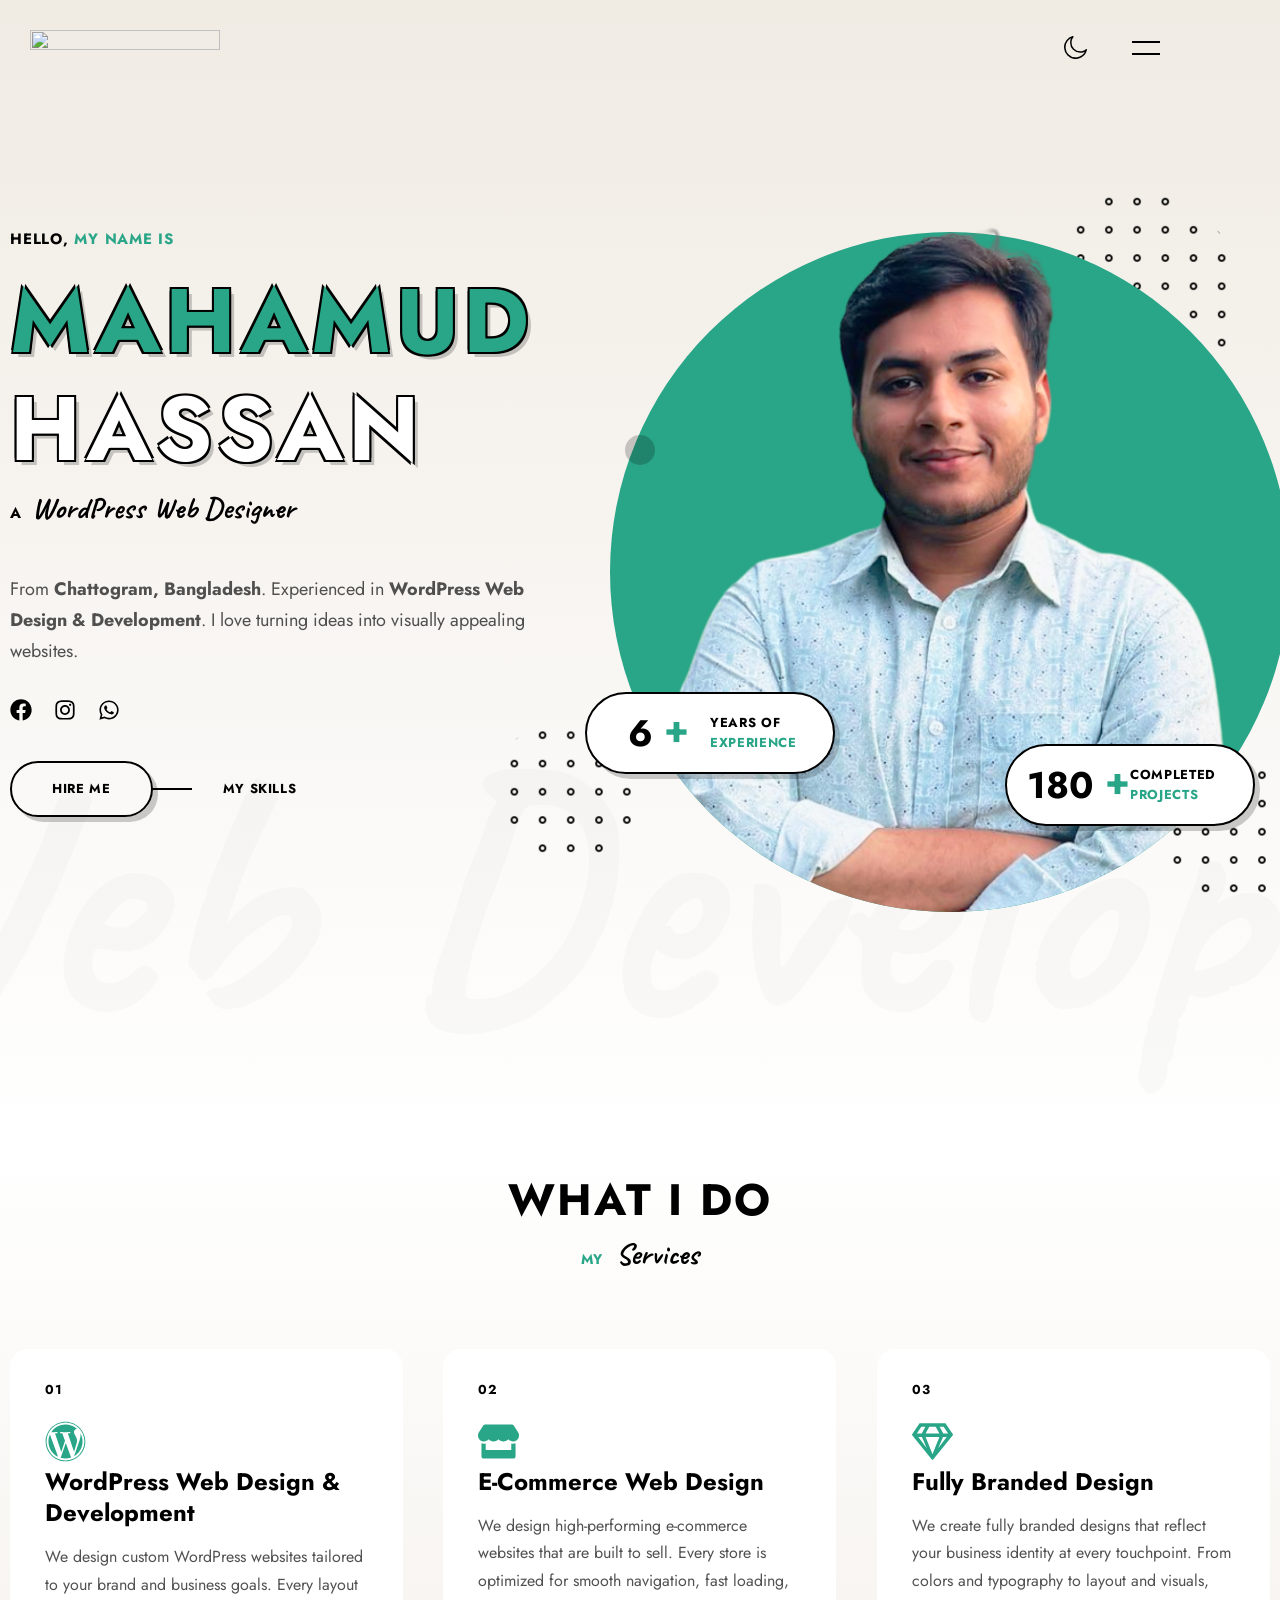
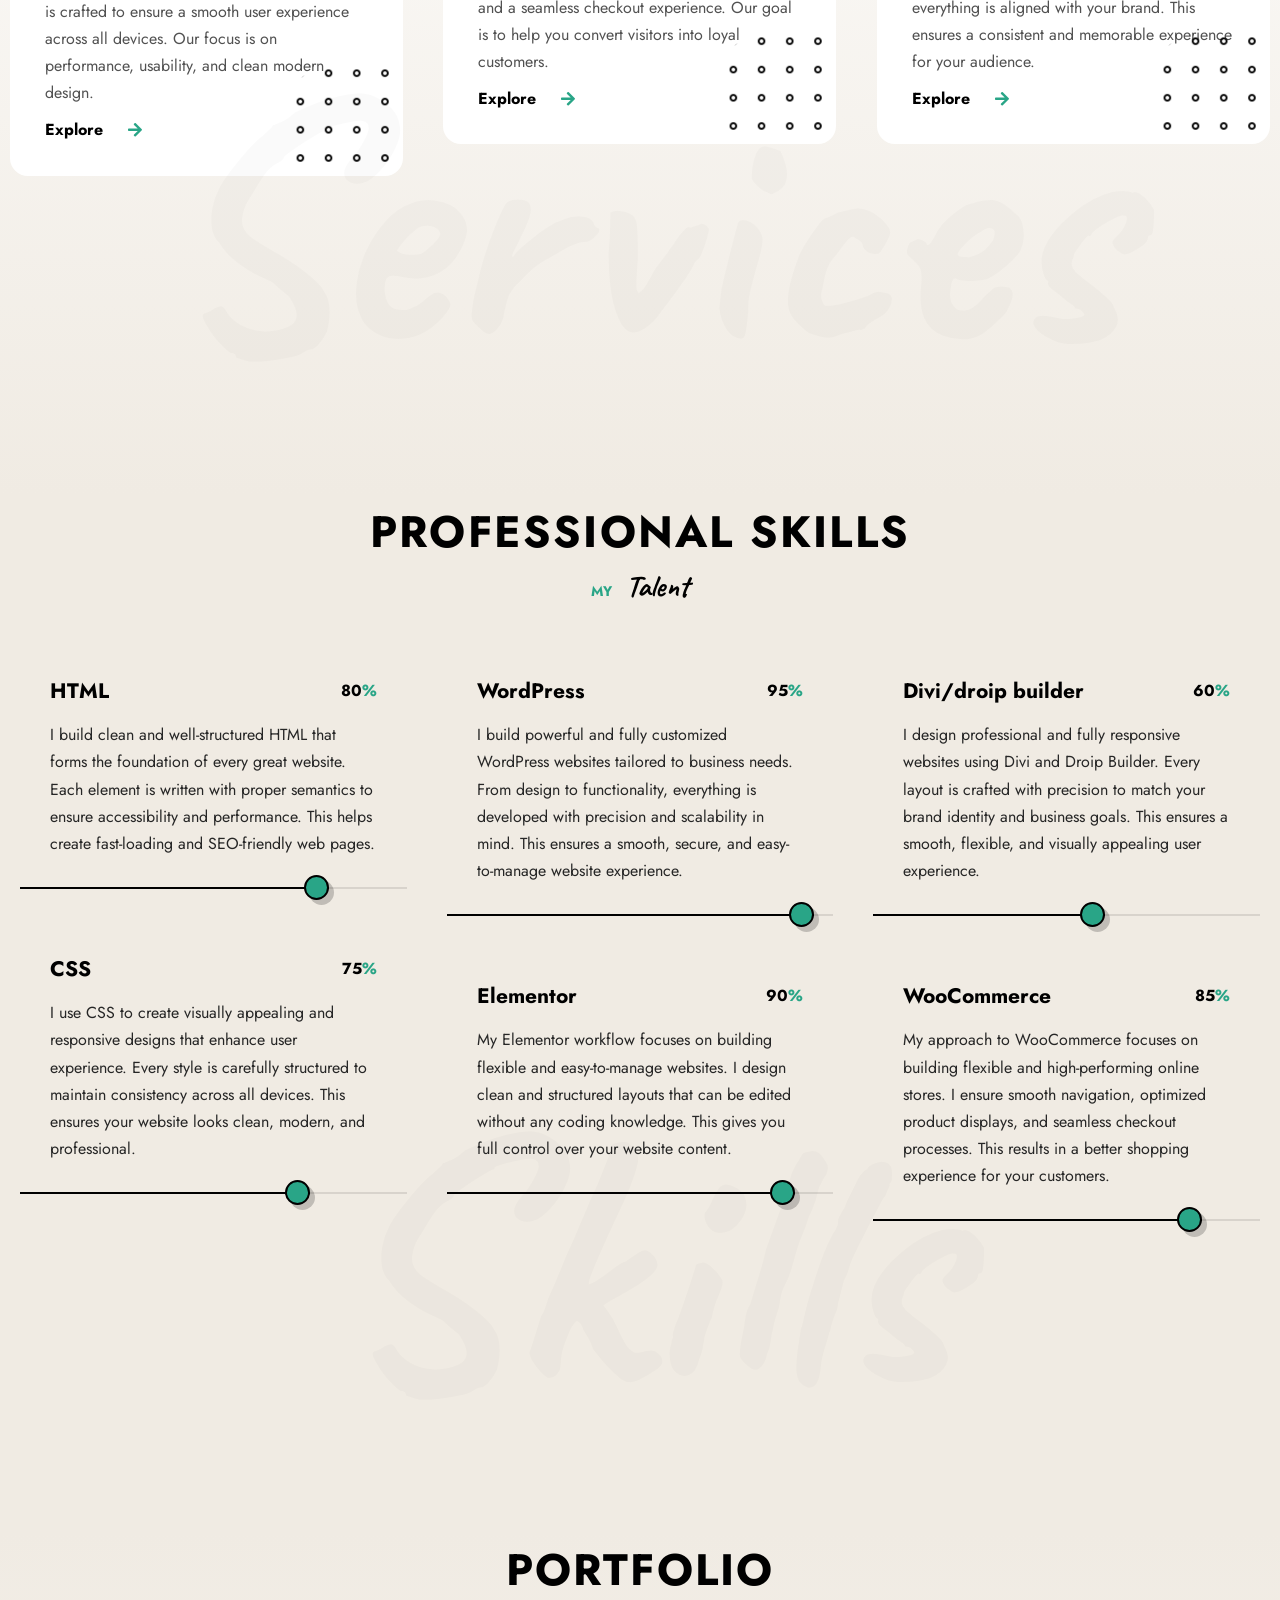
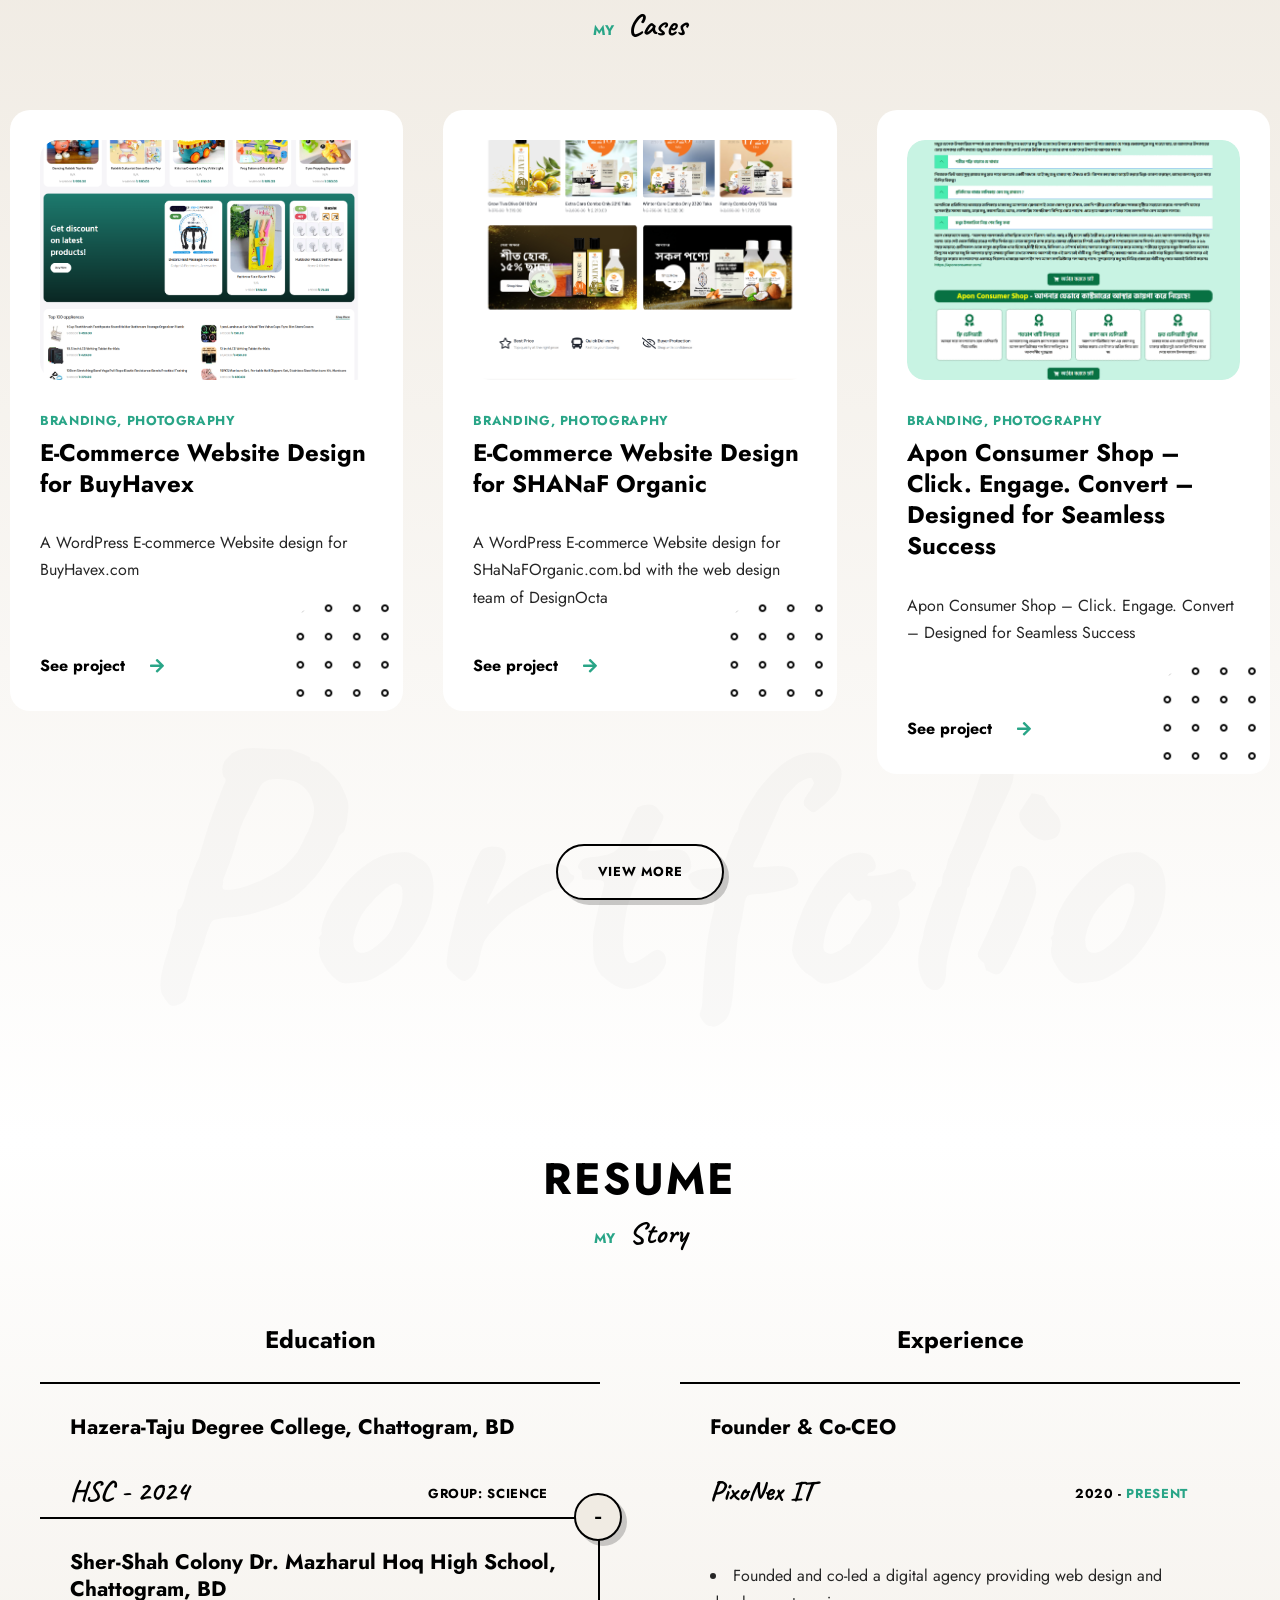
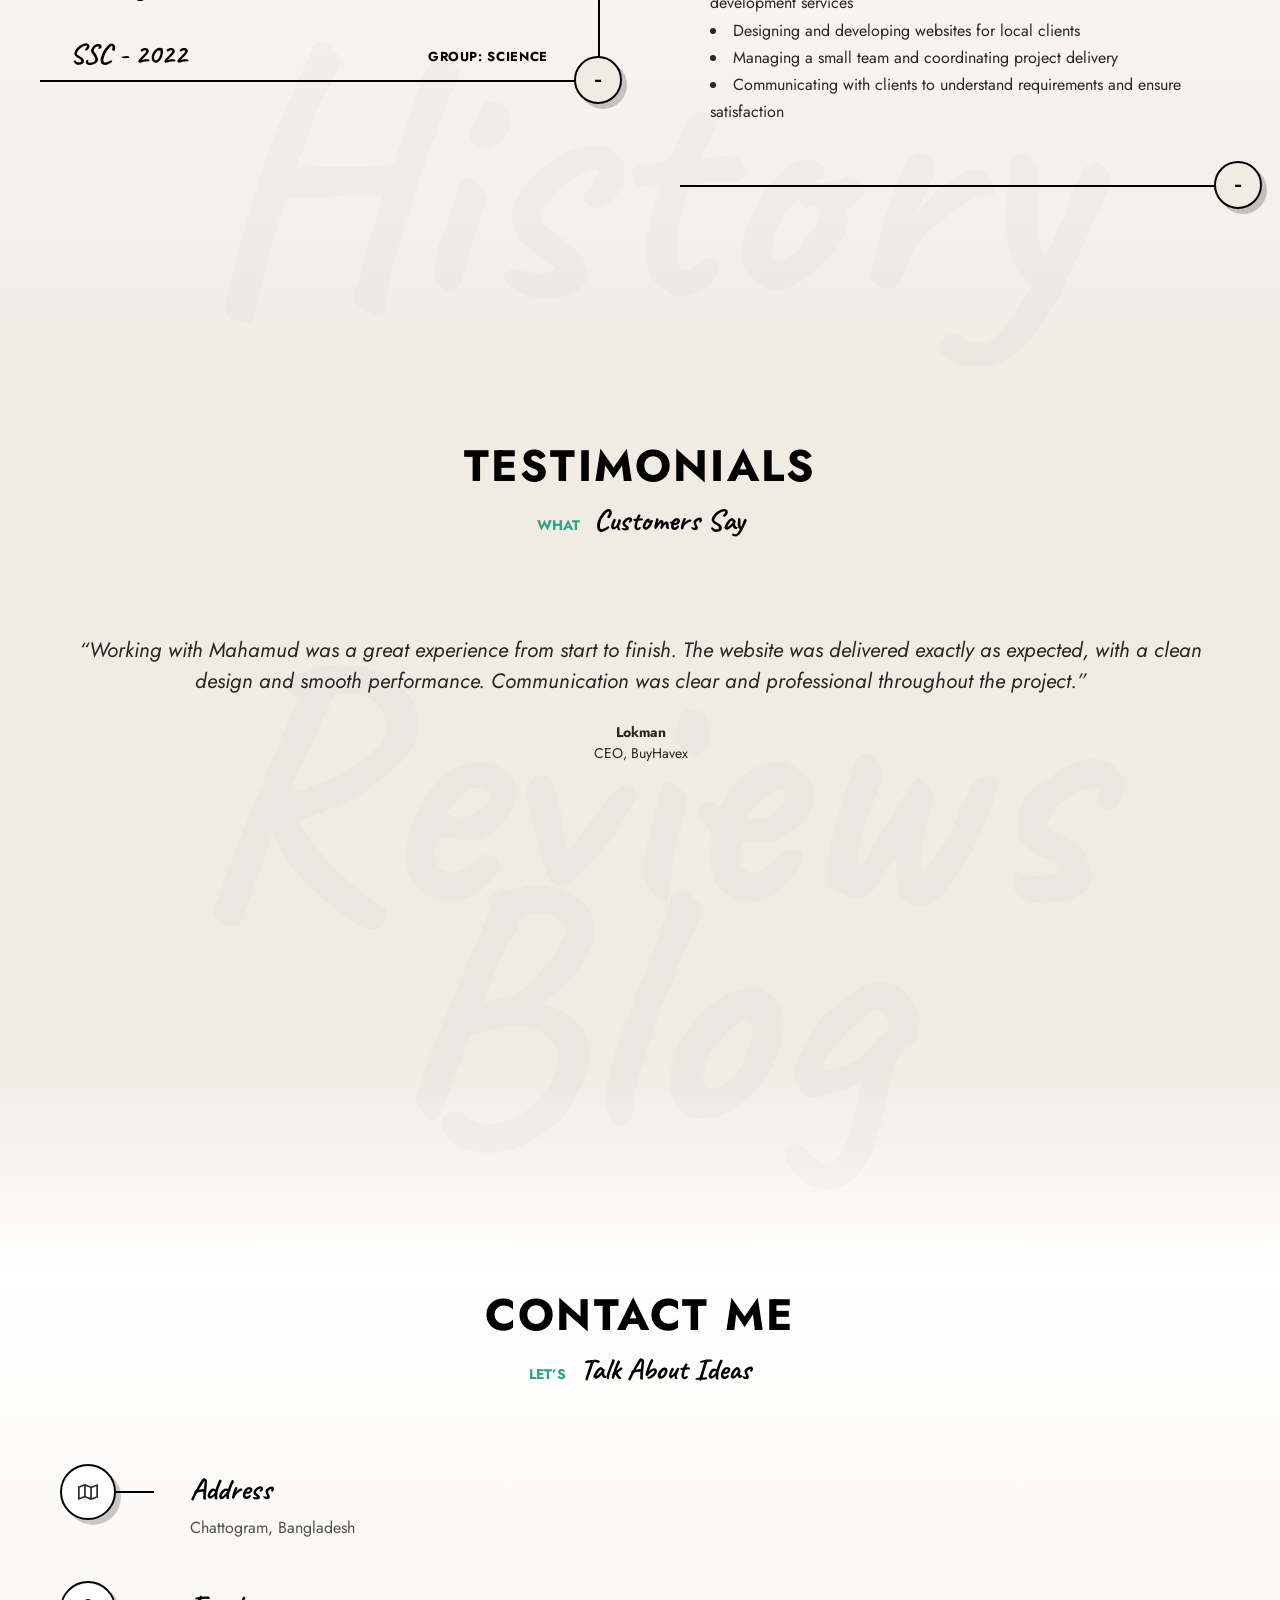
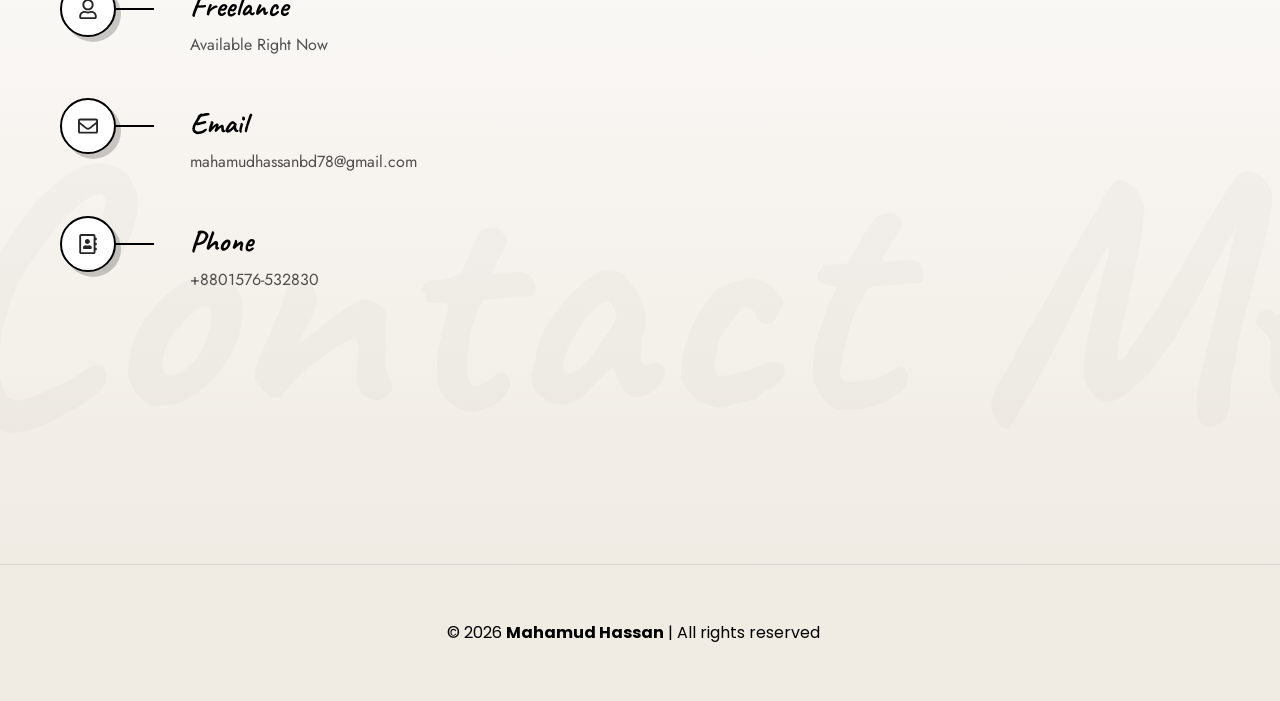
==== index.html @ 5ce8b0a1 "v1" ====
<!doctype html>
<html lang="en-US">

<!-- Mirrored from mahamud.pixonexit.com/ by HTTrack Website Copier/3.x [XR&CO'2014], Tue, 05 May 2026 05:09:11 GMT -->
<!-- Added by HTTrack --><meta http-equiv="content-type" content="text/html;charset=UTF-8" /><!-- /Added by HTTrack -->
<head>
	<!-- Meta Data -->
	<meta charset="UTF-8">
	<meta http-equiv="X-UA-Compatible" content="IE=edge">
	<meta name="viewport" content="width=device-width, initial-scale=1">

	<link rel="profile" href="https://gmpg.org/xfn/11">

	<title>Mahamud Hassan &#8211; WordPress Web Designer</title>
<meta name='robots' content='max-image-preview:large' />
<link rel='dns-prefetch' href='http://fonts.googleapis.com/' />
<link rel="alternate" type="application/rss+xml" title="Mahamud Hassan &raquo; Feed" href="feed/index.html" />
<link rel="alternate" type="application/rss+xml" title="Mahamud Hassan &raquo; Comments Feed" href="comments/feed/index.html" />
<link rel="alternate" title="oEmbed (JSON)" type="application/json+oembed" href="wp-json/oembed/1.0/embed1cdd.json?url=https%3A%2F%2Fmahamud.pixonexit.com%2F" />
<link rel="alternate" title="oEmbed (XML)" type="text/xml+oembed" href="wp-json/oembed/1.0/embedeca8?url=https%3A%2F%2Fmahamud.pixonexit.com%2F&amp;format=xml" />
<style id='wp-img-auto-sizes-contain-inline-css' type='text/css'>
img:is([sizes=auto i],[sizes^="auto," i]){contain-intrinsic-size:3000px 1500px}
/*# sourceURL=wp-img-auto-sizes-contain-inline-css */
</style>
<link rel='stylesheet' id='luique-plugin-frontend-widget-style-css' href='wp-content/plugins/luique-plugin/elementor/assets/css/style68b3.css?ver=1' type='text/css' media='all' />
<style id='wp-emoji-styles-inline-css' type='text/css'>

	img.wp-smiley, img.emoji {
		display: inline !important;
		border: none !important;
		box-shadow: none !important;
		height: 1em !important;
		width: 1em !important;
		margin: 0 0.07em !important;
		vertical-align: -0.1em !important;
		background: none !important;
		padding: 0 !important;
	}
/*# sourceURL=wp-emoji-styles-inline-css */
</style>
<style id='classic-theme-styles-inline-css' type='text/css'>
/*! This file is auto-generated */
.wp-block-button__link{color:#fff;background-color:#32373c;border-radius:9999px;box-shadow:none;text-decoration:none;padding:calc(.667em + 2px) calc(1.333em + 2px);font-size:1.125em}.wp-block-file__button{background:#32373c;color:#fff;text-decoration:none}
/*# sourceURL=/wp-includes/css/classic-themes.min.css */
</style>
<style id='global-styles-inline-css' type='text/css'>
:root{--wp--preset--aspect-ratio--square: 1;--wp--preset--aspect-ratio--4-3: 4/3;--wp--preset--aspect-ratio--3-4: 3/4;--wp--preset--aspect-ratio--3-2: 3/2;--wp--preset--aspect-ratio--2-3: 2/3;--wp--preset--aspect-ratio--16-9: 16/9;--wp--preset--aspect-ratio--9-16: 9/16;--wp--preset--color--black: #000000;--wp--preset--color--cyan-bluish-gray: #abb8c3;--wp--preset--color--white: #ffffff;--wp--preset--color--pale-pink: #f78da7;--wp--preset--color--vivid-red: #cf2e2e;--wp--preset--color--luminous-vivid-orange: #ff6900;--wp--preset--color--luminous-vivid-amber: #fcb900;--wp--preset--color--light-green-cyan: #7bdcb5;--wp--preset--color--vivid-green-cyan: #00d084;--wp--preset--color--pale-cyan-blue: #8ed1fc;--wp--preset--color--vivid-cyan-blue: #0693e3;--wp--preset--color--vivid-purple: #9b51e0;--wp--preset--gradient--vivid-cyan-blue-to-vivid-purple: linear-gradient(135deg,rgb(6,147,227) 0%,rgb(155,81,224) 100%);--wp--preset--gradient--light-green-cyan-to-vivid-green-cyan: linear-gradient(135deg,rgb(122,220,180) 0%,rgb(0,208,130) 100%);--wp--preset--gradient--luminous-vivid-amber-to-luminous-vivid-orange: linear-gradient(135deg,rgb(252,185,0) 0%,rgb(255,105,0) 100%);--wp--preset--gradient--luminous-vivid-orange-to-vivid-red: linear-gradient(135deg,rgb(255,105,0) 0%,rgb(207,46,46) 100%);--wp--preset--gradient--very-light-gray-to-cyan-bluish-gray: linear-gradient(135deg,rgb(238,238,238) 0%,rgb(169,184,195) 100%);--wp--preset--gradient--cool-to-warm-spectrum: linear-gradient(135deg,rgb(74,234,220) 0%,rgb(151,120,209) 20%,rgb(207,42,186) 40%,rgb(238,44,130) 60%,rgb(251,105,98) 80%,rgb(254,248,76) 100%);--wp--preset--gradient--blush-light-purple: linear-gradient(135deg,rgb(255,206,236) 0%,rgb(152,150,240) 100%);--wp--preset--gradient--blush-bordeaux: linear-gradient(135deg,rgb(254,205,165) 0%,rgb(254,45,45) 50%,rgb(107,0,62) 100%);--wp--preset--gradient--luminous-dusk: linear-gradient(135deg,rgb(255,203,112) 0%,rgb(199,81,192) 50%,rgb(65,88,208) 100%);--wp--preset--gradient--pale-ocean: linear-gradient(135deg,rgb(255,245,203) 0%,rgb(182,227,212) 50%,rgb(51,167,181) 100%);--wp--preset--gradient--electric-grass: linear-gradient(135deg,rgb(202,248,128) 0%,rgb(113,206,126) 100%);--wp--preset--gradient--midnight: linear-gradient(135deg,rgb(2,3,129) 0%,rgb(40,116,252) 100%);--wp--preset--font-size--small: 13px;--wp--preset--font-size--medium: 20px;--wp--preset--font-size--large: 36px;--wp--preset--font-size--x-large: 42px;--wp--preset--spacing--20: 0.44rem;--wp--preset--spacing--30: 0.67rem;--wp--preset--spacing--40: 1rem;--wp--preset--spacing--50: 1.5rem;--wp--preset--spacing--60: 2.25rem;--wp--preset--spacing--70: 3.38rem;--wp--preset--spacing--80: 5.06rem;--wp--preset--shadow--natural: 6px 6px 9px rgba(0, 0, 0, 0.2);--wp--preset--shadow--deep: 12px 12px 50px rgba(0, 0, 0, 0.4);--wp--preset--shadow--sharp: 6px 6px 0px rgba(0, 0, 0, 0.2);--wp--preset--shadow--outlined: 6px 6px 0px -3px rgb(255, 255, 255), 6px 6px rgb(0, 0, 0);--wp--preset--shadow--crisp: 6px 6px 0px rgb(0, 0, 0);}:where(.is-layout-flex){gap: 0.5em;}:where(.is-layout-grid){gap: 0.5em;}body .is-layout-flex{display: flex;}.is-layout-flex{flex-wrap: wrap;align-items: center;}.is-layout-flex > :is(*, div){margin: 0;}body .is-layout-grid{display: grid;}.is-layout-grid > :is(*, div){margin: 0;}:where(.wp-block-columns.is-layout-flex){gap: 2em;}:where(.wp-block-columns.is-layout-grid){gap: 2em;}:where(.wp-block-post-template.is-layout-flex){gap: 1.25em;}:where(.wp-block-post-template.is-layout-grid){gap: 1.25em;}.has-black-color{color: var(--wp--preset--color--black) !important;}.has-cyan-bluish-gray-color{color: var(--wp--preset--color--cyan-bluish-gray) !important;}.has-white-color{color: var(--wp--preset--color--white) !important;}.has-pale-pink-color{color: var(--wp--preset--color--pale-pink) !important;}.has-vivid-red-color{color: var(--wp--preset--color--vivid-red) !important;}.has-luminous-vivid-orange-color{color: var(--wp--preset--color--luminous-vivid-orange) !important;}.has-luminous-vivid-amber-color{color: var(--wp--preset--color--luminous-vivid-amber) !important;}.has-light-green-cyan-color{color: var(--wp--preset--color--light-green-cyan) !important;}.has-vivid-green-cyan-color{color: var(--wp--preset--color--vivid-green-cyan) !important;}.has-pale-cyan-blue-color{color: var(--wp--preset--color--pale-cyan-blue) !important;}.has-vivid-cyan-blue-color{color: var(--wp--preset--color--vivid-cyan-blue) !important;}.has-vivid-purple-color{color: var(--wp--preset--color--vivid-purple) !important;}.has-black-background-color{background-color: var(--wp--preset--color--black) !important;}.has-cyan-bluish-gray-background-color{background-color: var(--wp--preset--color--cyan-bluish-gray) !important;}.has-white-background-color{background-color: var(--wp--preset--color--white) !important;}.has-pale-pink-background-color{background-color: var(--wp--preset--color--pale-pink) !important;}.has-vivid-red-background-color{background-color: var(--wp--preset--color--vivid-red) !important;}.has-luminous-vivid-orange-background-color{background-color: var(--wp--preset--color--luminous-vivid-orange) !important;}.has-luminous-vivid-amber-background-color{background-color: var(--wp--preset--color--luminous-vivid-amber) !important;}.has-light-green-cyan-background-color{background-color: var(--wp--preset--color--light-green-cyan) !important;}.has-vivid-green-cyan-background-color{background-color: var(--wp--preset--color--vivid-green-cyan) !important;}.has-pale-cyan-blue-background-color{background-color: var(--wp--preset--color--pale-cyan-blue) !important;}.has-vivid-cyan-blue-background-color{background-color: var(--wp--preset--color--vivid-cyan-blue) !important;}.has-vivid-purple-background-color{background-color: var(--wp--preset--color--vivid-purple) !important;}.has-black-border-color{border-color: var(--wp--preset--color--black) !important;}.has-cyan-bluish-gray-border-color{border-color: var(--wp--preset--color--cyan-bluish-gray) !important;}.has-white-border-color{border-color: var(--wp--preset--color--white) !important;}.has-pale-pink-border-color{border-color: var(--wp--preset--color--pale-pink) !important;}.has-vivid-red-border-color{border-color: var(--wp--preset--color--vivid-red) !important;}.has-luminous-vivid-orange-border-color{border-color: var(--wp--preset--color--luminous-vivid-orange) !important;}.has-luminous-vivid-amber-border-color{border-color: var(--wp--preset--color--luminous-vivid-amber) !important;}.has-light-green-cyan-border-color{border-color: var(--wp--preset--color--light-green-cyan) !important;}.has-vivid-green-cyan-border-color{border-color: var(--wp--preset--color--vivid-green-cyan) !important;}.has-pale-cyan-blue-border-color{border-color: var(--wp--preset--color--pale-cyan-blue) !important;}.has-vivid-cyan-blue-border-color{border-color: var(--wp--preset--color--vivid-cyan-blue) !important;}.has-vivid-purple-border-color{border-color: var(--wp--preset--color--vivid-purple) !important;}.has-vivid-cyan-blue-to-vivid-purple-gradient-background{background: var(--wp--preset--gradient--vivid-cyan-blue-to-vivid-purple) !important;}.has-light-green-cyan-to-vivid-green-cyan-gradient-background{background: var(--wp--preset--gradient--light-green-cyan-to-vivid-green-cyan) !important;}.has-luminous-vivid-amber-to-luminous-vivid-orange-gradient-background{background: var(--wp--preset--gradient--luminous-vivid-amber-to-luminous-vivid-orange) !important;}.has-luminous-vivid-orange-to-vivid-red-gradient-background{background: var(--wp--preset--gradient--luminous-vivid-orange-to-vivid-red) !important;}.has-very-light-gray-to-cyan-bluish-gray-gradient-background{background: var(--wp--preset--gradient--very-light-gray-to-cyan-bluish-gray) !important;}.has-cool-to-warm-spectrum-gradient-background{background: var(--wp--preset--gradient--cool-to-warm-spectrum) !important;}.has-blush-light-purple-gradient-background{background: var(--wp--preset--gradient--blush-light-purple) !important;}.has-blush-bordeaux-gradient-background{background: var(--wp--preset--gradient--blush-bordeaux) !important;}.has-luminous-dusk-gradient-background{background: var(--wp--preset--gradient--luminous-dusk) !important;}.has-pale-ocean-gradient-background{background: var(--wp--preset--gradient--pale-ocean) !important;}.has-electric-grass-gradient-background{background: var(--wp--preset--gradient--electric-grass) !important;}.has-midnight-gradient-background{background: var(--wp--preset--gradient--midnight) !important;}.has-small-font-size{font-size: var(--wp--preset--font-size--small) !important;}.has-medium-font-size{font-size: var(--wp--preset--font-size--medium) !important;}.has-large-font-size{font-size: var(--wp--preset--font-size--large) !important;}.has-x-large-font-size{font-size: var(--wp--preset--font-size--x-large) !important;}
:where(.wp-block-post-template.is-layout-flex){gap: 1.25em;}:where(.wp-block-post-template.is-layout-grid){gap: 1.25em;}
:where(.wp-block-term-template.is-layout-flex){gap: 1.25em;}:where(.wp-block-term-template.is-layout-grid){gap: 1.25em;}
:where(.wp-block-columns.is-layout-flex){gap: 2em;}:where(.wp-block-columns.is-layout-grid){gap: 2em;}
:root :where(.wp-block-pullquote){font-size: 1.5em;line-height: 1.6;}
/*# sourceURL=global-styles-inline-css */
</style>
<link rel='stylesheet' id='contact-form-7-css' href='wp-content/plugins/contact-form-7/includes/css/stylesb5e1.css?ver=6.1.5' type='text/css' media='all' />
<link rel='stylesheet' id='luique-fonts-css' href='https://fonts.googleapis.com/css?family=Jost%3A0%2C100%3B0%2C200%3B0%2C300%3B0%2C400%3B0%2C500%3B0%2C600%3B0%2C700%3B0%2C800%3B0%2C900%3B1%2C100%3B1%2C200%3B1%2C300%3B1%2C400%3B1%2C500%3B1%2C600%3B1%2C700%3B1%2C800%3B1%2C900%7CCaveat%3A400%3B500%3B600%3B700&amp;display=swap' type='text/css' media='all' />
<link rel='stylesheet' id='bootstrap-css' href='wp-content/themes/luique/assets/styles/vendors/bootstrapb34e.css?ver=6.9.4' type='text/css' media='all' />
<link rel='stylesheet' id='luique-font-awesome-css' href='wp-content/themes/luique/assets/fonts/font-awesome/css/font-awesomeb34e.css?ver=6.9.4' type='text/css' media='all' />
<link rel='stylesheet' id='magnific-popup-css' href='wp-content/themes/luique/assets/styles/vendors/magnific-popupb34e.css?ver=6.9.4' type='text/css' media='all' />
<link rel='stylesheet' id='splitting-css' href='wp-content/themes/luique/assets/styles/vendors/splittingb34e.css?ver=6.9.4' type='text/css' media='all' />
<link rel='stylesheet' id='swiper-css' href='wp-content/plugins/elementor/assets/lib/swiper/v8/css/swiper.min94a4.css?ver=8.4.5' type='text/css' media='all' />
<link rel='stylesheet' id='animate-css' href='wp-content/themes/luique/assets/styles/vendors/animateb34e.css?ver=6.9.4' type='text/css' media='all' />
<link rel='stylesheet' id='luique-dark-css' href='wp-content/themes/luique/assets/styles/darkb34e.css?ver=6.9.4' type='text/css' media='all' />
<link rel='stylesheet' id='luique-main-css' href='wp-content/themes/luique/styleb34e.css?ver=6.9.4' type='text/css' media='all' />
<link rel='stylesheet' id='elementor-frontend-css' href='wp-content/plugins/elementor/assets/css/frontend.min8603.css?ver=4.0.6' type='text/css' media='all' />
<style id='elementor-frontend-inline-css' type='text/css'>
.e-heading-base a, .e-paragraph-base a { all: unset; cursor: pointer; }form[data-element_type="e-form"].form-state-success [data-element_type="e-form-success-message"],form[data-element_type="e-form"].form-state-error [data-element_type="e-form-error-message"]{ display: block; }
.e-form-textarea-base:not([data-resizable]) { resize: none; } .e-form-submit-button-base { cursor: pointer; box-sizing: border-box; }
/*# sourceURL=elementor-frontend-inline-css */
</style>
<link rel='stylesheet' id='elementor-post-8-css' href='wp-content/uploads/elementor/css/post-8da12.css?ver=1777956267' type='text/css' media='all' />
<link rel='stylesheet' id='e-swiper-css' href='wp-content/plugins/elementor/assets/css/conditionals/e-swiper.min8603.css?ver=4.0.6' type='text/css' media='all' />
<link rel='stylesheet' id='widget-testimonial-carousel-css' href='wp-content/plugins/pro-elements/assets/css/widget-testimonial-carousel.min5fc8.css?ver=4.0.4' type='text/css' media='all' />
<link rel='stylesheet' id='widget-carousel-module-base-css' href='wp-content/plugins/pro-elements/assets/css/widget-carousel-module-base.min5fc8.css?ver=4.0.4' type='text/css' media='all' />
<link rel='stylesheet' id='elementor-post-115-css' href='wp-content/uploads/elementor/css/post-115eeba.css?ver=1777957057' type='text/css' media='all' />
<link rel='stylesheet' id='base-desktop-css' href='wp-content/uploads/elementor/css/base-desktop29b2.css?ver=69f975abd6857' type='text/css' media='all' />
<link rel='stylesheet' id='elementor-gf-roboto-css' href='https://fonts.googleapis.com/css?family=Roboto:100,100italic,200,200italic,300,300italic,400,400italic,500,500italic,600,600italic,700,700italic,800,800italic,900,900italic&amp;display=swap' type='text/css' media='all' />
<link rel='stylesheet' id='elementor-gf-robotoslab-css' href='https://fonts.googleapis.com/css?family=Roboto+Slab:100,100italic,200,200italic,300,300italic,400,400italic,500,500italic,600,600italic,700,700italic,800,800italic,900,900italic&amp;display=swap' type='text/css' media='all' />
<script type="text/javascript" src="wp-includes/js/jquery/jquery.minf43b.js?ver=3.7.1" id="jquery-core-js"></script>
<script type="text/javascript" src="wp-includes/js/jquery/jquery-migrate.min5589.js?ver=3.4.1" id="jquery-migrate-js"></script>
<link rel="https://api.w.org/" href="wp-json/index.html" /><link rel="alternate" title="JSON" type="application/json" href="wp-json/wp/v2/pages/115.json" /><link rel="EditURI" type="application/rsd+xml" title="RSD" href="xmlrpc0db0.php?rsd" />
<meta name="generator" content="WordPress 6.9.4" />
<link rel="canonical" href="index.html" />
<link rel='shortlink' href='index.html' />

<style>

	/* Paragraphs Color */
		
	/* BG Color */
	
	/* Extra BG Color */
	
	
	
	
	
	
	
	
	
	
	
	
	
	
</style>

<meta name="generator" content="Elementor 4.0.6; features: e_font_icon_svg, additional_custom_breakpoints; settings: css_print_method-external, google_font-enabled, font_display-swap">
			<style>
				.e-con.e-parent:nth-of-type(n+4):not(.e-lazyloaded):not(.e-no-lazyload),
				.e-con.e-parent:nth-of-type(n+4):not(.e-lazyloaded):not(.e-no-lazyload) * {
					background-image: none !important;
				}
				@media screen and (max-height: 1024px) {
					.e-con.e-parent:nth-of-type(n+3):not(.e-lazyloaded):not(.e-no-lazyload),
					.e-con.e-parent:nth-of-type(n+3):not(.e-lazyloaded):not(.e-no-lazyload) * {
						background-image: none !important;
					}
				}
				@media screen and (max-height: 640px) {
					.e-con.e-parent:nth-of-type(n+2):not(.e-lazyloaded):not(.e-no-lazyload),
					.e-con.e-parent:nth-of-type(n+2):not(.e-lazyloaded):not(.e-no-lazyload) * {
						background-image: none !important;
					}
				}
			</style>
			<link rel="icon" href="wp-content/uploads/2026/05/cropped-fab-icon-32x32.png" sizes="32x32" />
<link rel="icon" href="wp-content/uploads/2026/05/cropped-fab-icon-192x192.png" sizes="192x192" />
<link rel="apple-touch-icon" href="wp-content/uploads/2026/05/cropped-fab-icon-180x180.png" />
<meta name="msapplication-TileImage" content="https://mahamud.pixonexit.com/wp-content/uploads/2026/05/cropped-fab-icon-270x270.png" />
</head>

<body class="home wp-singular page-template page-template-template-layout-builder page-template-template-layout-builder-php page page-id-115 wp-theme-luique light-skin elementor-default elementor-kit-8 elementor-page elementor-page-115">
	
	
	<div class="container-page">

				<!-- Preloader -->
		<div class="preloader">
			<div class="centrize full-width">
				<div class="vertical-center">
										<div class="spinner-logo">
						<img src="wp-content/uploads/2021/11/logo-1.png" alt="Mahamud Hassan" />
						<div class="spinner-dot"></div>
						<div class="spinner spinner-line"></div>
					</div>
														</div>
			</div>
		</div>
		
		<!-- Header -->
		<header class="header">
			

<div class="header__builder">
    		<div data-elementor-type="wp-post" data-elementor-id="91" class="elementor elementor-91" data-elementor-post-type="hf_templates">
						<section class="elementor-section elementor-top-section elementor-element elementor-element-852e3c9 elementor-section-content-middle elementor-section-full_width elementor-section-height-default elementor-section-height-default" data-id="852e3c9" data-element_type="section" data-e-type="section" data-settings="{&quot;background_background&quot;:&quot;classic&quot;}">
						<div class="elementor-container elementor-column-gap-no">
					<div class="elementor-column elementor-col-50 elementor-top-column elementor-element elementor-element-ab1238c" data-id="ab1238c" data-element_type="column" data-e-type="column">
			<div class="elementor-widget-wrap elementor-element-populated">
						<div class="elementor-element elementor-element-6b2395b elementor-widget elementor-widget-image" data-id="6b2395b" data-element_type="widget" data-e-type="widget" data-widget_type="image.default">
																<a href="index.html">
							<img fetchpriority="high" decoding="async" width="2538" height="487" src="wp-content/uploads/2021/11/logo-1.png" class="attachment-full size-full wp-image-2535" alt="" srcset="https://mahamud.pixonexit.com/wp-content/uploads/2021/11/logo-1.png 2538w, https://mahamud.pixonexit.com/wp-content/uploads/2021/11/logo-1-300x58.png 300w, https://mahamud.pixonexit.com/wp-content/uploads/2021/11/logo-1-1024x196.png 1024w, https://mahamud.pixonexit.com/wp-content/uploads/2021/11/logo-1-768x147.png 768w, https://mahamud.pixonexit.com/wp-content/uploads/2021/11/logo-1-1536x295.png 1536w, https://mahamud.pixonexit.com/wp-content/uploads/2021/11/logo-1-2048x393.png 2048w, https://mahamud.pixonexit.com/wp-content/uploads/2021/11/logo-1-900x173.png 900w, https://mahamud.pixonexit.com/wp-content/uploads/2021/11/logo-1-749x144.png 749w, https://mahamud.pixonexit.com/wp-content/uploads/2021/11/logo-1-1200x230.png 1200w, https://mahamud.pixonexit.com/wp-content/uploads/2021/11/logo-1-1920x368.png 1920w" sizes="(max-width: 2538px) 100vw, 2538px" />								</a>
															</div>
					</div>
		</div>
				<div class="elementor-column elementor-col-50 elementor-top-column elementor-element elementor-element-2c253e3" data-id="2c253e3" data-element_type="column" data-e-type="column">
			<div class="elementor-widget-wrap elementor-element-populated">
						<div class="elementor-element elementor-element-c48ea9c elementor-widget__width-initial elementor-widget elementor-widget-luique-header-menu" data-id="c48ea9c" data-element_type="widget" data-e-type="widget" data-widget_type="luique-header-menu.default">
				<div class="elementor-widget-container">
					
				<!-- switcher btn -->
		<a href="#" class="switcher-btn">
			<span class="sw-before">
				<svg xmlns="http://www.w3.org/2000/svg" width="23" height="23" viewBox="0 0 23 23">
					<path id="Dark_Theme" data-name="Dark Theme" fill="#000" d="M1759.46,111.076a0.819,0.819,0,0,0-.68.147,8.553,8.553,0,0,1-2.62,1.537,8.167,8.167,0,0,1-2.96.531,8.655,8.655,0,0,1-8.65-8.682,9.247,9.247,0,0,1,.47-2.864,8.038,8.038,0,0,1,1.42-2.54,0.764,0.764,0,0,0-.12-1.063,0.813,0.813,0,0,0-.68-0.148,11.856,11.856,0,0,0-6.23,4.193,11.724,11.724,0,0,0,1,15.387,11.63,11.63,0,0,0,19.55-5.553A0.707,0.707,0,0,0,1759.46,111.076Zm-4.5,6.172a10.137,10.137,0,0,1-14.29-14.145,10.245,10.245,0,0,1,3.38-2.836c-0.14.327-.29,0.651-0.41,1.006a9.908,9.908,0,0,0-.56,3.365,10.162,10.162,0,0,0,10.15,10.189,9.776,9.776,0,0,0,3.49-.62,11.659,11.659,0,0,0,1.12-.473A10.858,10.858,0,0,1,1754.96,117.248Z" transform="translate(-1737 -98)"/>
				</svg>
			</span>
			<span class="sw-after">
				<svg xmlns="http://www.w3.org/2000/svg" width="22.22" height="22.313" viewBox="0 0 22.22 22.313">
					<path id="Light_Theme" data-name="Light Theme" fill="#fff" d="M1752.49,105.511a5.589,5.589,0,0,0-3.94-1.655,5.466,5.466,0,0,0-3.94,1.655,5.61,5.61,0,0,0,3.94,9.566,5.473,5.473,0,0,0,3.94-1.653,5.643,5.643,0,0,0,1.65-3.957A5.516,5.516,0,0,0,1752.49,105.511Zm-1.06,6.85a4.1,4.1,0,0,1-5.76,0,4.164,4.164,0,0,1,0-5.788A4.083,4.083,0,0,1,1751.43,112.361Zm7.47-3.662h-2.27a0.768,0.768,0,0,0,0,1.536h2.27A0.768,0.768,0,0,0,1758.9,108.7Zm-10.35,8.12a0.777,0.777,0,0,0-.76.769v2.274a0.777,0.777,0,0,0,.76.767,0.786,0.786,0,0,0,.77-0.767v-2.274A0.786,0.786,0,0,0,1748.55,116.819Zm7.85-.531-1.62-1.624a0.745,0.745,0,0,0-1.06,0,0.758,0.758,0,0,0,0,1.063l1.62,1.625a0.747,0.747,0,0,0,1.06,0A0.759,0.759,0,0,0,1756.4,116.288ZM1748.55,98.3a0.777,0.777,0,0,0-.76.768v2.273a0.778,0.778,0,0,0,.76.768,0.787,0.787,0,0,0,.77-0.768V99.073A0.786,0.786,0,0,0,1748.55,98.3Zm7.88,3.278a0.744,0.744,0,0,0-1.06,0l-1.62,1.624a0.758,0.758,0,0,0,0,1.063,0.745,0.745,0,0,0,1.06,0l1.62-1.624A0.758,0.758,0,0,0,1756.43,101.583Zm-15.96,7.116h-2.26a0.78,0.78,0,0,0-.77.768,0.76,0.76,0,0,0,.77.768h2.26A0.768,0.768,0,0,0,1740.47,108.7Zm2.88,5.965a0.745,0.745,0,0,0-1.06,0l-1.62,1.624a0.759,0.759,0,0,0,0,1.064,0.747,0.747,0,0,0,1.06,0l1.62-1.625A0.758,0.758,0,0,0,1743.35,114.664Zm0-11.457-1.62-1.624a0.744,0.744,0,0,0-1.06,0,0.758,0.758,0,0,0,0,1.063l1.62,1.624a0.745,0.745,0,0,0,1.06,0A0.758,0.758,0,0,0,1743.35,103.207Z" transform="translate(-1737.44 -98.313)"/>
				</svg>
			</span>
		</a>
		
		<!-- menu btn -->
		<a href="#" class="menu-btn"><span></span><span></span></a>

		<!-- Menu Full Overlay -->
		<div class="menu-full-overlay">

			<div class="menu-full-container">
				<div class="container">
					<div class="row">
						<div class="col-xs-12 col-sm-12 col-md-12 col-lg-12">

							<!-- menu full -->
							<div class="menu-full">

								<ul id="menu-main-menu" class="menu-full"><li id="menu-item-606" class=" menu-item menu-item-type-custom menu-item-object-custom current-menu-item current_page_item "><a class=" splitting-text-anim-2" data-splitting="chars" href="index.html">Home</a></li>
<li id="menu-item-1936" class=" menu-item menu-item-type-custom menu-item-object-custom current-menu-item current_page_item "><a class=" splitting-text-anim-2" data-splitting="chars" href="index.html#services-section">Services</a></li>
<li id="menu-item-1938" class=" menu-item menu-item-type-custom menu-item-object-custom current-menu-item current_page_item "><a class=" splitting-text-anim-2" data-splitting="chars" href="index.html#skills-section">Skills</a></li>
<li id="menu-item-608" class=" menu-item menu-item-type-custom menu-item-object-custom current-menu-item current_page_item "><a class=" splitting-text-anim-2" data-splitting="chars" href="index.html#portfolio-section">Portfolio</a></li>
<li id="menu-item-607" class=" menu-item menu-item-type-custom menu-item-object-custom current-menu-item current_page_item "><a class=" splitting-text-anim-2" data-splitting="chars" href="index.html#resume-section">Resume</a></li>
<li id="menu-item-1937" class=" menu-item menu-item-type-custom menu-item-object-custom current-menu-item current_page_item "><a class=" splitting-text-anim-2" data-splitting="chars" href="index.html#testimonials-section">Testimonials</a></li>
<li id="menu-item-611" class=" menu-item menu-item-type-custom menu-item-object-custom current-menu-item current_page_item "><a class=" splitting-text-anim-2" data-splitting="chars" href="index.html#contact-section">Contact</a></li>
</ul>
							</div>

							
							<div class="v-line-block"><span></span></div>

						</div>
					</div>
				</div>
			</div>

			<div class="menu-overlay"></div>

		</div>

						</div>
				</div>
					</div>
		</div>
					</div>
		</section>
				</div>
		</div>		</header>

		<!-- Wrapper -->
		<div class="wrapper">


<div id="post-115" class="post-115 page type-page status-publish hentry">
	
			<div data-elementor-type="wp-page" data-elementor-id="115" class="elementor elementor-115" data-elementor-post-type="page">
						<section class="elementor-section elementor-top-section elementor-element elementor-element-5928fe4 elementor-section-height-min-height elementor-section-content-middle lui-gradient-top elementor-section-boxed elementor-section-height-default elementor-section-items-middle" data-id="5928fe4" data-element_type="section" data-e-type="section" id="started-section">
						<div class="elementor-container elementor-column-gap-default">
					<div class="elementor-column elementor-col-100 elementor-top-column elementor-element elementor-element-f7cb440" data-id="f7cb440" data-element_type="column" data-e-type="column">
			<div class="elementor-widget-wrap elementor-element-populated">
						<div class="elementor-element elementor-element-e6ecb78 v-line v-line-left elementor-widget elementor-widget-luique-hero-image" data-id="e6ecb78" data-element_type="widget" data-e-type="widget" data-widget_type="luique-hero-image.default">
				<div class="elementor-widget-container">
					
		<!-- Section Hero Started -->
		<div class="section hero-started">
			<div class="content scrolla-element-anim-1 scroll-animate" data-animate="active">
								<div class="titles">
										<div class="lui-subtitle">
						<span >
							Hello, <b>my name is</b>						</span>
					</div>
															<h1 class="title splitting-text-anim-1 scroll-animate" data-splitting="chars" data-animate="active">
						<span >
							<b>Mahamud</b> Hassan						</span>
					</h1>
																				<div class="label lui-subtitle">
						a<strong>WordPress Web Designer</strong>					</div>
									</div>
												<div class="description">
										<div >
						<section class="text-token-text-primary w-full focus:outline-none [--shadow-height:45px] has-data-writing-block:pointer-events-none has-data-writing-block:-mt-(--shadow-height) has-data-writing-block:pt-(--shadow-height) [&amp;:has([data-writing-block])&gt;*]:pointer-events-auto [content-visibility:auto] supports-[content-visibility:auto]:[contain-intrinsic-size:auto_100lvh] R6Vx5W_threadScrollVars scroll-mb-[calc(var(--scroll-root-safe-area-inset-bottom,0px)+var(--thread-response-height))] scroll-mt-[calc(var(--header-height)+min(200px,max(70px,20svh)))]" dir="auto" data-turn-id="request-WEB:91e22df1-ff73-4a07-8b95-7689bb53d378-0" data-testid="conversation-turn-2" data-scroll-anchor="false" data-turn="assistant"><div class="text-base my-auto mx-auto pb-10 [--thread-content-margin:var(--thread-content-margin-xs,calc(var(--spacing)*4))] @w-sm/main:[--thread-content-margin:var(--thread-content-margin-sm,calc(var(--spacing)*6))] @w-lg/main:[--thread-content-margin:var(--thread-content-margin-lg,calc(var(--spacing)*16))] px-(--thread-content-margin)"><div class="[--thread-content-max-width:40rem] @w-lg/main:[--thread-content-max-width:48rem] mx-auto max-w-(--thread-content-max-width) flex-1 group/turn-messages focus-visible:outline-hidden relative flex w-full min-w-0 flex-col agent-turn"><div class="flex max-w-full flex-col gap-4 grow"><div class="min-h-8 text-message relative flex w-full flex-col items-end gap-2 text-start break-words whitespace-normal outline-none keyboard-focused:focus-ring [.text-message+&amp;]:mt-1" dir="auto" data-message-author-role="assistant" data-message-id="43f5e22c-3d53-44a9-babd-07aac687532d" data-message-model-slug="gpt-5-3" data-turn-start-message="true"><div class="flex w-full flex-col gap-1 empty:hidden"><div class="markdown prose dark:prose-invert w-full wrap-break-word dark markdown-new-styling"><p data-start="0" data-end="187" data-is-last-node="" data-is-only-node="">From <strong>Chattogram, Bangladesh</strong>. Experienced in <strong>WordPress Web Design &amp; Development</strong>. I love turning ideas into visually appealing websites.</p></div></div></div></div></div></div></section>					</div>
															<div class="social-links">
												<a target="_blank" rel="nofollow" href="https://www.facebook.com/mahamud30">
							<svg aria-hidden="true" class="e-font-icon-svg e-fab-facebook" viewBox="0 0 512 512" xmlns="http://www.w3.org/2000/svg"><path d="M504 256C504 119 393 8 256 8S8 119 8 256c0 123.78 90.69 226.38 209.25 245V327.69h-63V256h63v-54.64c0-62.15 37-96.48 93.67-96.48 27.14 0 55.52 4.84 55.52 4.84v61h-31.28c-30.8 0-40.41 19.12-40.41 38.73V256h68.78l-11 71.69h-57.78V501C413.31 482.38 504 379.78 504 256z"></path></svg>						</a>
												<a target="_blank" rel="nofollow" href="#">
							<svg aria-hidden="true" class="e-font-icon-svg e-fab-instagram" viewBox="0 0 448 512" xmlns="http://www.w3.org/2000/svg"><path d="M224.1 141c-63.6 0-114.9 51.3-114.9 114.9s51.3 114.9 114.9 114.9S339 319.5 339 255.9 287.7 141 224.1 141zm0 189.6c-41.1 0-74.7-33.5-74.7-74.7s33.5-74.7 74.7-74.7 74.7 33.5 74.7 74.7-33.6 74.7-74.7 74.7zm146.4-194.3c0 14.9-12 26.8-26.8 26.8-14.9 0-26.8-12-26.8-26.8s12-26.8 26.8-26.8 26.8 12 26.8 26.8zm76.1 27.2c-1.7-35.9-9.9-67.7-36.2-93.9-26.2-26.2-58-34.4-93.9-36.2-37-2.1-147.9-2.1-184.9 0-35.8 1.7-67.6 9.9-93.9 36.1s-34.4 58-36.2 93.9c-2.1 37-2.1 147.9 0 184.9 1.7 35.9 9.9 67.7 36.2 93.9s58 34.4 93.9 36.2c37 2.1 147.9 2.1 184.9 0 35.9-1.7 67.7-9.9 93.9-36.2 26.2-26.2 34.4-58 36.2-93.9 2.1-37 2.1-147.8 0-184.8zM398.8 388c-7.8 19.6-22.9 34.7-42.6 42.6-29.5 11.7-99.5 9-132.1 9s-102.7 2.6-132.1-9c-19.6-7.8-34.7-22.9-42.6-42.6-11.7-29.5-9-99.5-9-132.1s-2.6-102.7 9-132.1c7.8-19.6 22.9-34.7 42.6-42.6 29.5-11.7 99.5-9 132.1-9s102.7-2.6 132.1 9c19.6 7.8 34.7 22.9 42.6 42.6 11.7 29.5 9 99.5 9 132.1s2.7 102.7-9 132.1z"></path></svg>						</a>
												<a target="_blank" rel="nofollow" href="https://wa.me/8801576532830">
							<svg aria-hidden="true" class="e-font-icon-svg e-fab-whatsapp" viewBox="0 0 448 512" xmlns="http://www.w3.org/2000/svg"><path d="M380.9 97.1C339 55.1 283.2 32 223.9 32c-122.4 0-222 99.6-222 222 0 39.1 10.2 77.3 29.6 111L0 480l117.7-30.9c32.4 17.7 68.9 27 106.1 27h.1c122.3 0 224.1-99.6 224.1-222 0-59.3-25.2-115-67.1-157zm-157 341.6c-33.2 0-65.7-8.9-94-25.7l-6.7-4-69.8 18.3L72 359.2l-4.4-7c-18.5-29.4-28.2-63.3-28.2-98.2 0-101.7 82.8-184.5 184.6-184.5 49.3 0 95.6 19.2 130.4 54.1 34.8 34.9 56.2 81.2 56.1 130.5 0 101.8-84.9 184.6-186.6 184.6zm101.2-138.2c-5.5-2.8-32.8-16.2-37.9-18-5.1-1.9-8.8-2.8-12.5 2.8-3.7 5.6-14.3 18-17.6 21.8-3.2 3.7-6.5 4.2-12 1.4-32.6-16.3-54-29.1-75.5-66-5.7-9.8 5.7-9.1 16.3-30.3 1.8-3.7.9-6.9-.5-9.7-1.4-2.8-12.5-30.1-17.1-41.2-4.5-10.8-9.1-9.3-12.5-9.5-3.2-.2-6.9-.2-10.6-.2-3.7 0-9.7 1.4-14.8 6.9-5.1 5.6-19.4 19-19.4 46.3 0 27.3 19.9 53.7 22.6 57.4 2.8 3.7 39.1 59.7 94.8 83.8 35.2 15.2 49 16.5 66.6 13.9 10.7-1.6 32.8-13.4 37.4-26.4 4.6-13 4.6-24.1 3.2-26.4-1.3-2.5-5-3.9-10.5-6.6z"></path></svg>						</a>
											</div>
									</div>
								<div class="bts">
								<a target="_blank" rel="nofollow" href="https://wa.me/8801576532830" class="btn">
					<span>Hire Me</span>
				</a>
												<a href="#skills-section" class="btn-lnk">
					My Skills				</a>
								</div>
			</div>
						<div class="slide scrolla-element-anim-1 scroll-animate" data-animate="active">
				<img decoding="async" src="wp-content/uploads/2026/05/hero_img.png" alt="&lt;b&gt;Mahamud&lt;/b&gt; Hassan" />
				<span class="circle circle-1"></span>
								<span class="circle img-1" style="background-image: url(wp-content/uploads/2022/09/pat-1.png);"></span>
												<span class="circle img-2" style="background-image: url(wp-content/uploads/2022/09/pat-2.png);"></span>
												<span class="circle img-3" style="background-image: url(wp-content/uploads/2022/09/pat-2.png);"></span>
												<div class="info-list">
					<ul>
	          							<li>
								<span class="num">6 <strong>+</strong></span>
								<span class="value">Years of <strong>Experience</strong></span>
							</li>
													<li>
								<span class="num">180 <strong>+</strong></span>
								<span class="value">Completed <strong>Projects</strong></span>
							</li>
											</ul>
				</div>
							</div>
					</div>

						</div>
				</div>
				<div class="elementor-element elementor-element-1d7818b elementor-absolute elementor-widget elementor-widget-luique-bgtitle" data-id="1d7818b" data-element_type="widget" data-e-type="widget" data-settings="{&quot;_position&quot;:&quot;absolute&quot;}" data-widget_type="luique-bgtitle.default">
				<div class="elementor-widget-container">
					
				<div class="lui-bgtitle">
			<span >
				Web Developer			</span>
		</div>
		
						</div>
				</div>
					</div>
		</div>
					</div>
		</section>
				<section class="elementor-section elementor-top-section elementor-element elementor-element-3d17001 elementor-section-full_width lui-gradient-bottom elementor-section-height-default elementor-section-height-default" data-id="3d17001" data-element_type="section" data-e-type="section" id="services-section">
						<div class="elementor-container elementor-column-gap-no">
					<div class="elementor-column elementor-col-100 elementor-top-column elementor-element elementor-element-f380a5d" data-id="f380a5d" data-element_type="column" data-e-type="column">
			<div class="elementor-widget-wrap elementor-element-populated">
						<section class="elementor-section elementor-inner-section elementor-element elementor-element-e780b82 elementor-section-boxed elementor-section-height-default elementor-section-height-default" data-id="e780b82" data-element_type="section" data-e-type="section">
						<div class="elementor-container elementor-column-gap-default">
					<div class="elementor-column elementor-col-100 elementor-inner-column elementor-element elementor-element-8a1bbab" data-id="8a1bbab" data-element_type="column" data-e-type="column">
			<div class="elementor-widget-wrap elementor-element-populated">
						<div class="elementor-element elementor-element-56e9e7d elementor-widget elementor-widget-luique-section-heading" data-id="56e9e7d" data-element_type="widget" data-e-type="widget" data-widget_type="luique-section-heading.default">
				<div class="elementor-widget-container">
					
		<!-- Section Heading -->
				<div class="m-titles">
						<h2 class="m-title splitting-text-anim-1 scroll-animate" data-splitting="words" data-animate="active">
				<span >
					What I Do				</span>
			</h2>
									<div class="m-subtitle splitting-text-anim-1 scroll-animate" data-splitting="words" data-animate="active">
				<span >
					my <b>Services</b>				</span>
			</div>
					</div>
		
						</div>
				</div>
					</div>
		</div>
					</div>
		</section>
				<section class="elementor-section elementor-inner-section elementor-element elementor-element-9fc095d v-line v-line-right elementor-section-boxed elementor-section-height-default elementor-section-height-default" data-id="9fc095d" data-element_type="section" data-e-type="section">
						<div class="elementor-container elementor-column-gap-default">
					<div class="elementor-column elementor-col-100 elementor-inner-column elementor-element elementor-element-c350580" data-id="c350580" data-element_type="column" data-e-type="column">
			<div class="elementor-widget-wrap elementor-element-populated">
						<div class="elementor-element elementor-element-ddf4ec7 elementor-widget elementor-widget-luique-services" data-id="ddf4ec7" data-element_type="widget" data-e-type="widget" data-widget_type="luique-services.default">
				<div class="elementor-widget-container">
					
		<!-- Services -->
    		<div class="swiper-container js-services scrolla-element-anim-1 scroll-animate" data-animate="active">
			<div class="swiper-wrapper">
					      <div class="swiper-slide">
	  		  <div class="services-item">
												<div class="lui-subtitle">
							<span >
								01							</span>
						</div>
												  		    	<div class="icon">
  						<svg aria-hidden="true" class="e-font-icon-svg e-fab-wordpress" viewBox="0 0 512 512" xmlns="http://www.w3.org/2000/svg"><path d="M61.7 169.4l101.5 278C92.2 413 43.3 340.2 43.3 256c0-30.9 6.6-60.1 18.4-86.6zm337.9 75.9c0-26.3-9.4-44.5-17.5-58.7-10.8-17.5-20.9-32.4-20.9-49.9 0-19.6 14.8-37.8 35.7-37.8.9 0 1.8.1 2.8.2-37.9-34.7-88.3-55.9-143.7-55.9-74.3 0-139.7 38.1-177.8 95.9 5 .2 9.7.3 13.7.3 22.2 0 56.7-2.7 56.7-2.7 11.5-.7 12.8 16.2 1.4 17.5 0 0-11.5 1.3-24.3 2l77.5 230.4L249.8 247l-33.1-90.8c-11.5-.7-22.3-2-22.3-2-11.5-.7-10.1-18.2 1.3-17.5 0 0 35.1 2.7 56 2.7 22.2 0 56.7-2.7 56.7-2.7 11.5-.7 12.8 16.2 1.4 17.5 0 0-11.5 1.3-24.3 2l76.9 228.7 21.2-70.9c9-29.4 16-50.5 16-68.7zm-139.9 29.3l-63.8 185.5c19.1 5.6 39.2 8.7 60.1 8.7 24.8 0 48.5-4.3 70.6-12.1-.6-.9-1.1-1.9-1.5-2.9l-65.4-179.2zm183-120.7c.9 6.8 1.4 14 1.4 21.9 0 21.6-4 45.8-16.2 76.2l-65 187.9C426.2 403 468.7 334.5 468.7 256c0-37-9.4-71.8-26-102.1zM504 256c0 136.8-111.3 248-248 248C119.2 504 8 392.7 8 256 8 119.2 119.2 8 256 8c136.7 0 248 111.2 248 248zm-11.4 0c0-130.5-106.2-236.6-236.6-236.6C125.5 19.4 19.4 125.5 19.4 256S125.6 492.6 256 492.6c130.5 0 236.6-106.1 236.6-236.6z"></path></svg>  					</div>
  					  					  					<h5 class="lui-title">
  						<span >
  							WordPress Web Design &amp; Development  						</span>
  					</h5>
  					              					<div class="lui-text">
  						<div >
  							<p>We design custom WordPress websites tailored to your brand and business goals. Every layout is crafted to ensure a smooth user experience across all devices. Our focus is on performance, usability, and clean modern design.</p>  						</div>
  					</div>
  					              					<a target="_blank" href="https://pixonexit.com/projects/" class="lnk">
  						Explore  					</a>
  																	<div class="image" style="background-image: url(wp-content/uploads/2022/09/pat-2.png);"></div>
							  			</div>
	      </div>
					      <div class="swiper-slide">
	  		  <div class="services-item">
												<div class="lui-subtitle">
							<span >
								02							</span>
						</div>
												  		    	<div class="icon">
  						<svg aria-hidden="true" class="e-font-icon-svg e-fas-store" viewBox="0 0 616 512" xmlns="http://www.w3.org/2000/svg"><path d="M602 118.6L537.1 15C531.3 5.7 521 0 510 0H106C95 0 84.7 5.7 78.9 15L14 118.6c-33.5 53.5-3.8 127.9 58.8 136.4 4.5.6 9.1.9 13.7.9 29.6 0 55.8-13 73.8-33.1 18 20.1 44.3 33.1 73.8 33.1 29.6 0 55.8-13 73.8-33.1 18 20.1 44.3 33.1 73.8 33.1 29.6 0 55.8-13 73.8-33.1 18.1 20.1 44.3 33.1 73.8 33.1 4.7 0 9.2-.3 13.7-.9 62.8-8.4 92.6-82.8 59-136.4zM529.5 288c-10 0-19.9-1.5-29.5-3.8V384H116v-99.8c-9.6 2.2-19.5 3.8-29.5 3.8-6 0-12.1-.4-18-1.2-5.6-.8-11.1-2.1-16.4-3.6V480c0 17.7 14.3 32 32 32h448c17.7 0 32-14.3 32-32V283.2c-5.4 1.6-10.8 2.9-16.4 3.6-6.1.8-12.1 1.2-18.2 1.2z"></path></svg>  					</div>
  					  					  					<h5 class="lui-title">
  						<span >
  							E-Commerce Web Design  						</span>
  					</h5>
  					              					<div class="lui-text">
  						<div >
  							<p>We design high-performing e-commerce websites that are built to sell. Every store is optimized for smooth navigation, fast loading, and a seamless checkout experience. Our goal is to help you convert visitors into loyal customers.</p>  						</div>
  					</div>
  					              					<a target="_blank" href="https://pixonexit.com/projects/" class="lnk">
  						Explore  					</a>
  																	<div class="image" style="background-image: url(wp-content/uploads/2022/09/pat-2.png);"></div>
							  			</div>
	      </div>
					      <div class="swiper-slide">
	  		  <div class="services-item">
												<div class="lui-subtitle">
							<span >
								03							</span>
						</div>
												  		    	<div class="icon">
  						<svg aria-hidden="true" class="e-font-icon-svg e-far-gem" viewBox="0 0 576 512" xmlns="http://www.w3.org/2000/svg"><path d="M464 0H112c-4 0-7.8 2-10 5.4L2 152.6c-2.9 4.4-2.6 10.2.7 14.2l276 340.8c4.8 5.9 13.8 5.9 18.6 0l276-340.8c3.3-4.1 3.6-9.8.7-14.2L474.1 5.4C471.8 2 468.1 0 464 0zm-19.3 48l63.3 96h-68.4l-51.7-96h56.8zm-202.1 0h90.7l51.7 96H191l51.6-96zm-111.3 0h56.8l-51.7 96H68l63.3-96zm-43 144h51.4L208 352 88.3 192zm102.9 0h193.6L288 435.3 191.2 192zM368 352l68.2-160h51.4L368 352z"></path></svg>  					</div>
  					  					  					<h5 class="lui-title">
  						<span >
  							Fully Branded Design  						</span>
  					</h5>
  					              					<div class="lui-text">
  						<div >
  							<p>We create fully branded designs that reflect your business identity at every touchpoint. From colors and typography to layout and visuals, everything is aligned with your brand. This ensures a consistent and memorable experience for your audience.</p>  						</div>
  					</div>
  					              					<a target="_blank" href="https://pixonexit.com/projects/" class="lnk">
  						Explore  					</a>
  																	<div class="image" style="background-image: url(wp-content/uploads/2022/09/pat-2.png);"></div>
							  			</div>
	      </div>
							</div>
			<div class="swiper-pagination"></div>
		</div>
		
						</div>
				</div>
				<div class="elementor-element elementor-element-72ce7e6 elementor-widget elementor-widget-luique-bgtitle" data-id="72ce7e6" data-element_type="widget" data-e-type="widget" data-widget_type="luique-bgtitle.default">
				<div class="elementor-widget-container">
					
				<div class="lui-bgtitle">
			<span >
				Services			</span>
		</div>
		
						</div>
				</div>
					</div>
		</div>
					</div>
		</section>
					</div>
		</div>
					</div>
		</section>
				<section class="elementor-section elementor-top-section elementor-element elementor-element-c5eed56 elementor-section-full_width lui-gradient-center elementor-section-height-default elementor-section-height-default" data-id="c5eed56" data-element_type="section" data-e-type="section" id="skills-section">
						<div class="elementor-container elementor-column-gap-no">
					<div class="elementor-column elementor-col-100 elementor-top-column elementor-element elementor-element-b550ade" data-id="b550ade" data-element_type="column" data-e-type="column">
			<div class="elementor-widget-wrap elementor-element-populated">
						<section class="elementor-section elementor-inner-section elementor-element elementor-element-5679044 elementor-section-boxed elementor-section-height-default elementor-section-height-default" data-id="5679044" data-element_type="section" data-e-type="section">
						<div class="elementor-container elementor-column-gap-default">
					<div class="elementor-column elementor-col-100 elementor-inner-column elementor-element elementor-element-e1e8420" data-id="e1e8420" data-element_type="column" data-e-type="column">
			<div class="elementor-widget-wrap elementor-element-populated">
						<div class="elementor-element elementor-element-1d04a55 elementor-widget elementor-widget-luique-section-heading" data-id="1d04a55" data-element_type="widget" data-e-type="widget" data-widget_type="luique-section-heading.default">
				<div class="elementor-widget-container">
					
		<!-- Section Heading -->
				<div class="m-titles">
						<h2 class="m-title splitting-text-anim-1 scroll-animate" data-splitting="words" data-animate="active">
				<span >
					Professional Skills				</span>
			</h2>
									<div class="m-subtitle splitting-text-anim-1 scroll-animate" data-splitting="words" data-animate="active">
				<span >
					my <b>Talent</b>				</span>
			</div>
					</div>
		
						</div>
				</div>
					</div>
		</div>
					</div>
		</section>
				<section class="elementor-section elementor-inner-section elementor-element elementor-element-6f48272 v-line v-line-left elementor-section-boxed elementor-section-height-default elementor-section-height-default" data-id="6f48272" data-element_type="section" data-e-type="section">
						<div class="elementor-container elementor-column-gap-custom">
					<div class="elementor-column elementor-col-33 elementor-inner-column elementor-element elementor-element-2fe5eab" data-id="2fe5eab" data-element_type="column" data-e-type="column">
			<div class="elementor-widget-wrap elementor-element-populated">
						<div class="elementor-element elementor-element-acf98dc elementor-widget elementor-widget-luique-skills" data-id="acf98dc" data-element_type="widget" data-e-type="widget" data-widget_type="luique-skills.default">
				<div class="elementor-widget-container">
					
		<!-- Skills -->
				<div class="skills-items">
					    <div class="skills-item scrolla-element-anim-1 scroll-animate" data-animate="active">
								<h6 class="name">
					<span >
						HTML					</span>
				</h6>
												<div class="text">
					<div >
						<p>I build clean and well-structured HTML that forms the foundation of every great website. Each element is written with proper semantics to ensure accessibility and performance. This helps create fast-loading and SEO-friendly web pages.</p>					</div>
				</div>
												<div class="dots">
					<div class="dot" style="width: 80%;">
						<span></span>
					</div>
				</div>
				<div class="value"><span class="num">80<span>%</span></span></div>
							</div>
					    <div class="skills-item scrolla-element-anim-1 scroll-animate" data-animate="active">
								<h6 class="name">
					<span >
						CSS					</span>
				</h6>
												<div class="text">
					<div >
						<p>I use CSS to create visually appealing and responsive designs that enhance user experience. Every style is carefully structured to maintain consistency across all devices. This ensures your website looks clean, modern, and professional.</p>					</div>
				</div>
												<div class="dots">
					<div class="dot" style="width: 75%;">
						<span></span>
					</div>
				</div>
				<div class="value"><span class="num">75<span>%</span></span></div>
							</div>
					</div>
		
						</div>
				</div>
					</div>
		</div>
				<div class="elementor-column elementor-col-33 elementor-inner-column elementor-element elementor-element-c5d3613" data-id="c5d3613" data-element_type="column" data-e-type="column">
			<div class="elementor-widget-wrap elementor-element-populated">
						<div class="elementor-element elementor-element-9959a83 elementor-widget elementor-widget-luique-skills" data-id="9959a83" data-element_type="widget" data-e-type="widget" data-widget_type="luique-skills.default">
				<div class="elementor-widget-container">
					
		<!-- Skills -->
				<div class="skills-items">
					    <div class="skills-item scrolla-element-anim-1 scroll-animate" data-animate="active">
								<h6 class="name">
					<span >
						WordPress					</span>
				</h6>
												<div class="text">
					<div >
						<p>I build powerful and fully customized WordPress websites tailored to business needs. From design to functionality, everything is developed with precision and scalability in mind. This ensures a smooth, secure, and easy-to-manage website experience.</p>					</div>
				</div>
												<div class="dots">
					<div class="dot" style="width: 95%;">
						<span></span>
					</div>
				</div>
				<div class="value"><span class="num">95<span>%</span></span></div>
							</div>
					    <div class="skills-item scrolla-element-anim-1 scroll-animate" data-animate="active">
								<h6 class="name">
					<span >
						Elementor					</span>
				</h6>
												<div class="text">
					<div >
						<p>My Elementor workflow focuses on building flexible and easy-to-manage websites. I design clean and structured layouts that can be edited without any coding knowledge. This gives you full control over your website content.</p>					</div>
				</div>
												<div class="dots">
					<div class="dot" style="width: 90%;">
						<span></span>
					</div>
				</div>
				<div class="value"><span class="num">90<span>%</span></span></div>
							</div>
					</div>
		
						</div>
				</div>
					</div>
		</div>
				<div class="elementor-column elementor-col-33 elementor-inner-column elementor-element elementor-element-9d8cd25" data-id="9d8cd25" data-element_type="column" data-e-type="column">
			<div class="elementor-widget-wrap elementor-element-populated">
						<div class="elementor-element elementor-element-c071cce elementor-widget elementor-widget-luique-skills" data-id="c071cce" data-element_type="widget" data-e-type="widget" data-widget_type="luique-skills.default">
				<div class="elementor-widget-container">
					
		<!-- Skills -->
				<div class="skills-items">
					    <div class="skills-item scrolla-element-anim-1 scroll-animate" data-animate="active">
								<h6 class="name">
					<span >
						Divi/droip builder					</span>
				</h6>
												<div class="text">
					<div >
						<p>I design professional and fully responsive websites using Divi and Droip Builder. Every layout is crafted with precision to match your brand identity and business goals. This ensures a smooth, flexible, and visually appealing user experience.</p>					</div>
				</div>
												<div class="dots">
					<div class="dot" style="width: 60%;">
						<span></span>
					</div>
				</div>
				<div class="value"><span class="num">60<span>%</span></span></div>
							</div>
					    <div class="skills-item scrolla-element-anim-1 scroll-animate" data-animate="active">
								<h6 class="name">
					<span >
						WooCommerce					</span>
				</h6>
												<div class="text">
					<div >
						<p>My approach to WooCommerce focuses on building flexible and high-performing online stores. I ensure smooth navigation, optimized product displays, and seamless checkout processes. This results in a better shopping experience for your customers.</p>					</div>
				</div>
												<div class="dots">
					<div class="dot" style="width: 85%;">
						<span></span>
					</div>
				</div>
				<div class="value"><span class="num">85<span>%</span></span></div>
							</div>
					</div>
		
						</div>
				</div>
					</div>
		</div>
					</div>
		</section>
				<div class="elementor-element elementor-element-64dfb76 elementor-widget elementor-widget-luique-bgtitle" data-id="64dfb76" data-element_type="widget" data-e-type="widget" data-widget_type="luique-bgtitle.default">
				<div class="elementor-widget-container">
					
				<div class="lui-bgtitle">
			<span >
				Skills			</span>
		</div>
		
						</div>
				</div>
					</div>
		</div>
					</div>
		</section>
				<section class="elementor-section elementor-top-section elementor-element elementor-element-9448ad8 elementor-section-full_width lui-gradient-top elementor-section-height-default elementor-section-height-default" data-id="9448ad8" data-element_type="section" data-e-type="section" id="portfolio-section">
						<div class="elementor-container elementor-column-gap-no">
					<div class="elementor-column elementor-col-100 elementor-top-column elementor-element elementor-element-50be8b3" data-id="50be8b3" data-element_type="column" data-e-type="column">
			<div class="elementor-widget-wrap elementor-element-populated">
						<section class="elementor-section elementor-inner-section elementor-element elementor-element-66c2427 elementor-section-boxed elementor-section-height-default elementor-section-height-default" data-id="66c2427" data-element_type="section" data-e-type="section">
						<div class="elementor-container elementor-column-gap-default">
					<div class="elementor-column elementor-col-100 elementor-inner-column elementor-element elementor-element-bc97f39" data-id="bc97f39" data-element_type="column" data-e-type="column">
			<div class="elementor-widget-wrap elementor-element-populated">
						<div class="elementor-element elementor-element-d096b81 elementor-widget elementor-widget-luique-section-heading" data-id="d096b81" data-element_type="widget" data-e-type="widget" data-widget_type="luique-section-heading.default">
				<div class="elementor-widget-container">
					
		<!-- Section Heading -->
				<div class="m-titles">
						<h2 class="m-title splitting-text-anim-1 scroll-animate" data-splitting="words" data-animate="active">
				<span >
					Portfolio				</span>
			</h2>
									<div class="m-subtitle splitting-text-anim-1 scroll-animate" data-splitting="words" data-animate="active">
				<span >
					my <b>Cases</b>				</span>
			</div>
					</div>
		
						</div>
				</div>
					</div>
		</div>
					</div>
		</section>
				<section class="elementor-section elementor-inner-section elementor-element elementor-element-8894d20 v-line v-line-right elementor-section-boxed elementor-section-height-default elementor-section-height-default" data-id="8894d20" data-element_type="section" data-e-type="section">
						<div class="elementor-container elementor-column-gap-default">
					<div class="elementor-column elementor-col-100 elementor-inner-column elementor-element elementor-element-3695cd3" data-id="3695cd3" data-element_type="column" data-e-type="column">
			<div class="elementor-widget-wrap elementor-element-populated">
						<div class="elementor-element elementor-element-2aacff2 elementor-widget elementor-widget-luique-portfolio-module" data-id="2aacff2" data-element_type="widget" data-e-type="widget" data-widget_type="luique-portfolio-module.default">
				<div class="elementor-widget-container">
					
		<!-- Works -->
    <div class="works-box">

  		
  		  		<div class="works-items works-masonry-items row">
  			

<div class="works-col col-xs-12 col-sm-12 col-md-12 col-lg-12 sorting-branding sorting-photo ">
	<div class="works-item scrolla-element-anim-1 scroll-animate" data-animate="active">
		<a href="https://buyhavex.com/" target="blank" class="">
				<div class="image">
			<div class="img">
				<img decoding="async" src="wp-content/uploads/2021/11/screencapture-buyhavex-2026-03-05-11_46_54-scaled-1.png" alt="E-Commerce Website Design for BuyHavex" />
				<span class="overlay"></span>
			</div>
		</div>
						<div class="desc">
						<span class="category">
				Branding, Photography 			</span>
									<h5 class="name">
				E-Commerce Website Design for BuyHavex			</h5>
									<div class="text">
				<p>A WordPress E-commerce Website design for BuyHavex.com</p>
			</div>
						<span class="lnk">
				See project			</span>
		</div>
						<div class="bg-img" style="background-image: url(wp-content/uploads/2022/09/pat-2.png);"></div>
				</a>
			</div>
</div>


<div class="works-col col-xs-12 col-sm-12 col-md-12 col-lg-12 sorting-branding sorting-photo ">
	<div class="works-item scrolla-element-anim-1 scroll-animate" data-animate="active">
		<a href="https://shanaforganic.com.bd/" target="blank" class="">
				<div class="image">
			<div class="img">
				<img decoding="async" src="wp-content/uploads/2026/05/screencapture-shanaforganic-bd-2026-02-24-16_14_25-scaled-1.png" alt="E-Commerce Website Design for SHANaF Organic" />
				<span class="overlay"></span>
			</div>
		</div>
						<div class="desc">
						<span class="category">
				Branding, Photography 			</span>
									<h5 class="name">
				E-Commerce Website Design for SHANaF Organic			</h5>
									<div class="text">
				<p>A WordPress E-commerce Website design for SHaNaFOrganic.com.bd with the web design team of DesignOcta</p>
			</div>
						<span class="lnk">
				See project			</span>
		</div>
						<div class="bg-img" style="background-image: url(wp-content/uploads/2022/09/pat-2.png);"></div>
				</a>
			</div>
</div>


<div class="works-col col-xs-12 col-sm-12 col-md-12 col-lg-12 sorting-branding sorting-photo ">
	<div class="works-item scrolla-element-anim-1 scroll-animate" data-animate="active">
		<a href="#" target="blank" class="">
				<div class="image">
			<div class="img">
				<img decoding="async" src="wp-content/uploads/2026/05/screencapture-aponconsumer-2025-09-10-20_12_58-scaled-1.png" alt="Apon Consumer Shop – Click. Engage. Convert – Designed for Seamless Success" />
				<span class="overlay"></span>
			</div>
		</div>
						<div class="desc">
						<span class="category">
				Branding, Photography 			</span>
									<h5 class="name">
				Apon Consumer Shop – Click. Engage. Convert – Designed for Seamless Success			</h5>
									<div class="text">
				<p>Apon Consumer Shop – Click. Engage. Convert – Designed for Seamless Success</p>
			</div>
						<span class="lnk">
				See project			</span>
		</div>
						<div class="bg-img" style="background-image: url(wp-content/uploads/2022/09/pat-2.png);"></div>
				</a>
			</div>
</div>
  		</div>
      
        					      <div class="load-more-link">
      	  			<a target="_blank" rel="nofollow" href="https://pixonexit.com/projects" class="btn scrolla-element-anim-1 scroll-animate" data-animate="active">
  				<span>View More</span>
  			</a>
  			  		</div>
			      
		</div>

						</div>
				</div>
				<div class="elementor-element elementor-element-9c95224 elementor-widget elementor-widget-luique-bgtitle" data-id="9c95224" data-element_type="widget" data-e-type="widget" data-widget_type="luique-bgtitle.default">
				<div class="elementor-widget-container">
					
				<div class="lui-bgtitle">
			<span >
				Portfolio			</span>
		</div>
		
						</div>
				</div>
					</div>
		</div>
					</div>
		</section>
					</div>
		</div>
					</div>
		</section>
				<section class="elementor-section elementor-top-section elementor-element elementor-element-0812a25 elementor-section-full_width lui-gradient-bottom elementor-section-height-default elementor-section-height-default" data-id="0812a25" data-element_type="section" data-e-type="section" id="resume-section">
						<div class="elementor-container elementor-column-gap-no">
					<div class="elementor-column elementor-col-100 elementor-top-column elementor-element elementor-element-e0cfaf1" data-id="e0cfaf1" data-element_type="column" data-e-type="column">
			<div class="elementor-widget-wrap elementor-element-populated">
						<section class="elementor-section elementor-inner-section elementor-element elementor-element-097baec elementor-section-boxed elementor-section-height-default elementor-section-height-default" data-id="097baec" data-element_type="section" data-e-type="section">
						<div class="elementor-container elementor-column-gap-default">
					<div class="elementor-column elementor-col-100 elementor-inner-column elementor-element elementor-element-c2b1cc1" data-id="c2b1cc1" data-element_type="column" data-e-type="column">
			<div class="elementor-widget-wrap elementor-element-populated">
						<div class="elementor-element elementor-element-1731d1b elementor-widget elementor-widget-luique-section-heading" data-id="1731d1b" data-element_type="widget" data-e-type="widget" data-widget_type="luique-section-heading.default">
				<div class="elementor-widget-container">
					
		<!-- Section Heading -->
				<div class="m-titles">
						<h2 class="m-title splitting-text-anim-1 scroll-animate" data-splitting="words" data-animate="active">
				<span >
					Resume				</span>
			</h2>
									<div class="m-subtitle splitting-text-anim-1 scroll-animate" data-splitting="words" data-animate="active">
				<span >
					my <b>Story</b>				</span>
			</div>
					</div>
		
						</div>
				</div>
					</div>
		</div>
					</div>
		</section>
				<section class="elementor-section elementor-inner-section elementor-element elementor-element-7994a41 v-line v-line-left elementor-section-boxed elementor-section-height-default elementor-section-height-default" data-id="7994a41" data-element_type="section" data-e-type="section">
						<div class="elementor-container elementor-column-gap-custom">
					<div class="elementor-column elementor-col-50 elementor-inner-column elementor-element elementor-element-9ef002f" data-id="9ef002f" data-element_type="column" data-e-type="column">
			<div class="elementor-widget-wrap elementor-element-populated">
						<div class="elementor-element elementor-element-fddc017 elementor-widget elementor-widget-luique-history" data-id="fddc017" data-element_type="widget" data-e-type="widget" data-widget_type="luique-history.default">
				<div class="elementor-widget-container">
					
		<!-- History -->

				<h5 class="history-title scrolla-element-anim-1 scroll-animate" data-animate="active">
			<span >
				Education			</span>
		</h5>
		
				<div class="history-items">
				    <div class="history-item lui-collapse-item opened scrolla-element-anim-1 scroll-animate" data-animate="active">
								<h6 class="name lui-collapse-btn active">
					<span >
						Hazera-Taju Degree College, Chattogram, BD					</span>
				</h6>
								<div class="history-content">
										<div class="subname">
						<span >
							HSC - 2024						</span>
					</div>
															<div class="date lui-subtitle">
						<span >
							Group: Science						</span>
					</div>
														</div>
			</div>
				    <div class="history-item lui-collapse-item opened scrolla-element-anim-1 scroll-animate" data-animate="active">
								<h6 class="name lui-collapse-btn active">
					<span >
						Sher-Shah Colony Dr. Mazharul Hoq High School, Chattogram, BD					</span>
				</h6>
								<div class="history-content">
										<div class="subname">
						<span >
							SSC - 2022						</span>
					</div>
															<div class="date lui-subtitle">
						<span >
							Group: Science						</span>
					</div>
														</div>
			</div>
					</div>
		
						</div>
				</div>
					</div>
		</div>
				<div class="elementor-column elementor-col-50 elementor-inner-column elementor-element elementor-element-900c59c" data-id="900c59c" data-element_type="column" data-e-type="column">
			<div class="elementor-widget-wrap elementor-element-populated">
						<div class="elementor-element elementor-element-d6ff03d elementor-widget elementor-widget-luique-history" data-id="d6ff03d" data-element_type="widget" data-e-type="widget" data-widget_type="luique-history.default">
				<div class="elementor-widget-container">
					
		<!-- History -->

				<h5 class="history-title scrolla-element-anim-1 scroll-animate" data-animate="active">
			<span >
				Experience			</span>
		</h5>
		
				<div class="history-items">
				    <div class="history-item lui-collapse-item opened scrolla-element-anim-1 scroll-animate" data-animate="active">
								<h6 class="name lui-collapse-btn active">
					<span >
						Founder &amp; Co-CEO					</span>
				</h6>
								<div class="history-content">
										<div class="subname">
						<span >
							PixoNex IT						</span>
					</div>
															<div class="date lui-subtitle">
						<span >
							2020 - <b>Present</b>						</span>
					</div>
															<div class="text">
						<div >
							<ul><li><span class="a_GcMg font-feature-liga-off font-feature-clig-off font-feature-calt-off text-decoration-none text-strikethrough-none">Founded and co-led a digital agency providing web design and development services</span></li><li><span class="a_GcMg font-feature-liga-off font-feature-clig-off font-feature-calt-off text-decoration-none text-strikethrough-none">Designing and developing websites for local clients</span></li><li><span class="a_GcMg font-feature-liga-off font-feature-clig-off font-feature-calt-off text-decoration-none text-strikethrough-none">Managing a small team and coordinating project delivery</span></li><li><span class="a_GcMg font-feature-liga-off font-feature-clig-off font-feature-calt-off text-decoration-none text-strikethrough-none">Communicating with clients to understand requirements and ensure satisfaction</span></li></ul>						</div>
					</div>
									</div>
			</div>
					</div>
		
						</div>
				</div>
					</div>
		</div>
					</div>
		</section>
				<div class="elementor-element elementor-element-2fae71e elementor-widget elementor-widget-luique-bgtitle" data-id="2fae71e" data-element_type="widget" data-e-type="widget" data-widget_type="luique-bgtitle.default">
				<div class="elementor-widget-container">
					
				<div class="lui-bgtitle">
			<span >
				History			</span>
		</div>
		
						</div>
				</div>
					</div>
		</div>
					</div>
		</section>
				<section class="elementor-section elementor-top-section elementor-element elementor-element-46a4d25 elementor-section-full_width lui-gradient-center elementor-section-height-default elementor-section-height-default" data-id="46a4d25" data-element_type="section" data-e-type="section" id="testimonials-section">
						<div class="elementor-container elementor-column-gap-no">
					<div class="elementor-column elementor-col-100 elementor-top-column elementor-element elementor-element-9659e68" data-id="9659e68" data-element_type="column" data-e-type="column">
			<div class="elementor-widget-wrap elementor-element-populated">
						<section class="elementor-section elementor-inner-section elementor-element elementor-element-85f6b04 elementor-section-boxed elementor-section-height-default elementor-section-height-default" data-id="85f6b04" data-element_type="section" data-e-type="section">
						<div class="elementor-container elementor-column-gap-default">
					<div class="elementor-column elementor-col-100 elementor-inner-column elementor-element elementor-element-84e6618" data-id="84e6618" data-element_type="column" data-e-type="column">
			<div class="elementor-widget-wrap elementor-element-populated">
						<div class="elementor-element elementor-element-8bf97d1 elementor-widget elementor-widget-luique-section-heading" data-id="8bf97d1" data-element_type="widget" data-e-type="widget" data-widget_type="luique-section-heading.default">
				<div class="elementor-widget-container">
					
		<!-- Section Heading -->
				<div class="m-titles">
						<h2 class="m-title splitting-text-anim-1 scroll-animate" data-splitting="words" data-animate="active">
				<span >
					Testimonials				</span>
			</h2>
									<div class="m-subtitle splitting-text-anim-1 scroll-animate" data-splitting="words" data-animate="active">
				<span >
					what <b>Customers Say</b>				</span>
			</div>
					</div>
		
						</div>
				</div>
					</div>
		</div>
					</div>
		</section>
				<section class="elementor-section elementor-inner-section elementor-element elementor-element-a41d018 v-line v-line-right elementor-section-boxed elementor-section-height-default elementor-section-height-default" data-id="a41d018" data-element_type="section" data-e-type="section">
						<div class="elementor-container elementor-column-gap-default">
					<div class="elementor-column elementor-col-100 elementor-inner-column elementor-element elementor-element-545a67f" data-id="545a67f" data-element_type="column" data-e-type="column">
			<div class="elementor-widget-wrap elementor-element-populated">
						<div class="elementor-element elementor-element-5dbe8c9 elementor-testimonial--skin-default elementor-testimonial--layout-image_inline elementor-testimonial--align-center elementor-arrows-yes elementor-pagination-type-bullets elementor-widget elementor-widget-testimonial-carousel" data-id="5dbe8c9" data-element_type="widget" data-e-type="widget" data-settings="{&quot;show_arrows&quot;:&quot;yes&quot;,&quot;pagination&quot;:&quot;bullets&quot;,&quot;speed&quot;:500,&quot;autoplay&quot;:&quot;yes&quot;,&quot;autoplay_speed&quot;:5000,&quot;loop&quot;:&quot;yes&quot;,&quot;pause_on_hover&quot;:&quot;yes&quot;,&quot;pause_on_interaction&quot;:&quot;yes&quot;,&quot;space_between&quot;:{&quot;unit&quot;:&quot;px&quot;,&quot;size&quot;:10,&quot;sizes&quot;:[]},&quot;space_between_tablet&quot;:{&quot;unit&quot;:&quot;px&quot;,&quot;size&quot;:10,&quot;sizes&quot;:[]},&quot;space_between_mobile&quot;:{&quot;unit&quot;:&quot;px&quot;,&quot;size&quot;:10,&quot;sizes&quot;:[]}}" data-widget_type="testimonial-carousel.default">
										<div class="elementor-main-swiper swiper" role="region" aria-roledescription="carousel" aria-label="Slides">
				<div class="swiper-wrapper">
											<div class="swiper-slide" role="group" aria-roledescription="slide">
									<div class="elementor-testimonial">
							<div class="elementor-testimonial__content">
					<div class="elementor-testimonial__text">
						“Working with Mahamud was a great experience from start to finish. The website was delivered exactly as expected, with a clean design and smooth performance. Communication was clear and professional throughout the project.”					</div>
									</div>
						<div class="elementor-testimonial__footer">
								<cite class="elementor-testimonial__cite"><span class="elementor-testimonial__name">Lokman</span><span class="elementor-testimonial__title">CEO, BuyHavex</span></cite>			</div>
		</div>
								</div>
											<div class="swiper-slide" role="group" aria-roledescription="slide">
									<div class="elementor-testimonial">
							<div class="elementor-testimonial__content">
					<div class="elementor-testimonial__text">
						“Working with Mahamud was a great experience from start to finish. The website was delivered exactly as expected, with a clean design and smooth performance. Communication was clear and professional throughout the project.”					</div>
									</div>
						<div class="elementor-testimonial__footer">
								<cite class="elementor-testimonial__cite"><span class="elementor-testimonial__name">Perves</span><span class="elementor-testimonial__title">CEO, Nuvelaa</span></cite>			</div>
		</div>
								</div>
											<div class="swiper-slide" role="group" aria-roledescription="slide">
									<div class="elementor-testimonial">
							<div class="elementor-testimonial__content">
					<div class="elementor-testimonial__text">
						“Very skilled and easy to work with. The project was completed on time, and every detail was handled carefully. The final result matched our brand perfectly.”					</div>
									</div>
						<div class="elementor-testimonial__footer">
								<cite class="elementor-testimonial__cite"><span class="elementor-testimonial__name">Abdullah</span><span class="elementor-testimonial__title">CEO, Zevlyn</span></cite>			</div>
		</div>
								</div>
									</div>
															<div class="elementor-swiper-button elementor-swiper-button-prev" role="button" tabindex="0" aria-label="Previous">
							<svg aria-hidden="true" class="e-font-icon-svg e-eicon-chevron-left" viewBox="0 0 1000 1000" xmlns="http://www.w3.org/2000/svg"><path d="M646 125C629 125 613 133 604 142L308 442C296 454 292 471 292 487 292 504 296 521 308 533L604 854C617 867 629 875 646 875 663 875 679 871 692 858 704 846 713 829 713 812 713 796 708 779 692 767L438 487 692 225C700 217 708 204 708 187 708 171 704 154 692 142 675 129 663 125 646 125Z"></path></svg>						</div>
						<div class="elementor-swiper-button elementor-swiper-button-next" role="button" tabindex="0" aria-label="Next">
							<svg aria-hidden="true" class="e-font-icon-svg e-eicon-chevron-right" viewBox="0 0 1000 1000" xmlns="http://www.w3.org/2000/svg"><path d="M696 533C708 521 713 504 713 487 713 471 708 454 696 446L400 146C388 133 375 125 354 125 338 125 325 129 313 142 300 154 292 171 292 187 292 204 296 221 308 233L563 492 304 771C292 783 288 800 288 817 288 833 296 850 308 863 321 871 338 875 354 875 371 875 388 867 400 854L696 533Z"></path></svg>						</div>
																<div class="swiper-pagination"></div>
												</div>
								</div>
					</div>
		</div>
					</div>
		</section>
				<div class="elementor-element elementor-element-7ddcc4c elementor-widget elementor-widget-luique-bgtitle" data-id="7ddcc4c" data-element_type="widget" data-e-type="widget" data-widget_type="luique-bgtitle.default">
				<div class="elementor-widget-container">
					
				<div class="lui-bgtitle">
			<span >
				Reviews			</span>
		</div>
		
						</div>
				</div>
					</div>
		</div>
					</div>
		</section>
				<section class="elementor-section elementor-top-section elementor-element elementor-element-241633f elementor-section-full_width lui-gradient-center elementor-hidden-desktop elementor-hidden-tablet elementor-hidden-mobile elementor-section-height-default elementor-section-height-default" data-id="241633f" data-element_type="section" data-e-type="section" id="pricing-section">
						<div class="elementor-container elementor-column-gap-no">
					<div class="elementor-column elementor-col-100 elementor-top-column elementor-element elementor-element-c116f94" data-id="c116f94" data-element_type="column" data-e-type="column">
			<div class="elementor-widget-wrap elementor-element-populated">
						<section class="elementor-section elementor-inner-section elementor-element elementor-element-55794e0 elementor-section-boxed elementor-section-height-default elementor-section-height-default" data-id="55794e0" data-element_type="section" data-e-type="section">
						<div class="elementor-container elementor-column-gap-default">
					<div class="elementor-column elementor-col-100 elementor-inner-column elementor-element elementor-element-eb2f1fd" data-id="eb2f1fd" data-element_type="column" data-e-type="column">
			<div class="elementor-widget-wrap elementor-element-populated">
						<div class="elementor-element elementor-element-b145321 elementor-widget elementor-widget-luique-section-heading" data-id="b145321" data-element_type="widget" data-e-type="widget" data-widget_type="luique-section-heading.default">
				<div class="elementor-widget-container">
					
		<!-- Section Heading -->
				<div class="m-titles">
						<h2 class="m-title splitting-text-anim-1 scroll-animate" data-splitting="words" data-animate="active">
				<span >
					Pricing				</span>
			</h2>
									<div class="m-subtitle splitting-text-anim-1 scroll-animate" data-splitting="words" data-animate="active">
				<span >
					my <b>Price Board</b>				</span>
			</div>
					</div>
		
						</div>
				</div>
					</div>
		</div>
					</div>
		</section>
				<section class="elementor-section elementor-inner-section elementor-element elementor-element-b8c305e v-line v-line-left elementor-section-boxed elementor-section-height-default elementor-section-height-default" data-id="b8c305e" data-element_type="section" data-e-type="section">
						<div class="elementor-container elementor-column-gap-default">
					<div class="elementor-column elementor-col-100 elementor-inner-column elementor-element elementor-element-1e2f691" data-id="1e2f691" data-element_type="column" data-e-type="column">
			<div class="elementor-widget-wrap elementor-element-populated">
						<div class="elementor-element elementor-element-b92a163 elementor-widget elementor-widget-luique-pricing" data-id="b92a163" data-element_type="widget" data-e-type="widget" data-widget_type="luique-pricing.default">
				<div class="elementor-widget-container">
					
		<!-- Pricing -->
				<div class="pricing-items row">

						<div class="pricing-col col-xs-12 col-sm-6 col-md-6 col-lg-4">
								<div class="pricing-item scrolla-element-anim-1 scroll-animate" data-animate="active">
										<div class="lui-subtitle">
						<span >
							Hourley Basis						</span>
					</div>
															<div class="icon">
											</div>
															<div class="price">
						<span >
							39<b>$</b>						</span>
												<em>Hour</em>
											</div>
					                    <div class="lui-text">
            <div >
              <p>Lorem ipsum dolor sit amet, consectetur adipiscing elit, sed do eiusmod tempor incididunt ut labore et dolore magna aliqua. Quis ipsum suspendisse ultrices gravida.</p>            </div>
          </div>
          					          <div class="list">
            <div >
              <ul>
 	<li><i class="fas fa-check"></i>Brand Design</li>
 	<li><i class="fas fa-check"></i>Web Development</li>
 	<li><em>Advertising</em></li>
 	<li><em>Photography</em></li>
</ul>            </div>
          </div>
                              <a href="#contact-section" class="btn btn-solid">
            <span>Start Project</span>
          </a>
          										<div class="bg-img" style="background-image: url(wp-content/uploads/2022/09/pat-2.png);"></div>
									</div>
			</div>
						<div class="pricing-col center col-xs-12 col-sm-6 col-md-6 col-lg-4">
								<div class="label">
					<span >
						Popular					</span>
				</div>
								<div class="pricing-item scrolla-element-anim-1 scroll-animate" data-animate="active">
										<div class="lui-subtitle">
						<span >
							Freelancing						</span>
					</div>
															<div class="icon">
											</div>
															<div class="price">
						<span >
							259<b>$</b>						</span>
												<em>Week</em>
											</div>
					                    <div class="lui-text">
            <div >
              <p>Lorem ipsum dolor sit amet, consectetur adipiscing elit, sed do eiusmod tempor incididunt ut labore et dolore magna aliqua. Quis ipsum suspendisse ultrices gravida.</p>            </div>
          </div>
          					          <div class="list">
            <div >
              <ul>
 	<li><i class="fas fa-check"></i>Brand Design</li>
 	<li><i class="fas fa-check"></i>Web Development</li>
<li><i class="fas fa-check"></i>Advertising</li>
 	<li><em>Photography</em></li>
</ul>            </div>
          </div>
                              <a href="#contact-section" class="btn btn-solid">
            <span>Start Project</span>
          </a>
          										<div class="bg-img" style="background-image: url(wp-content/uploads/2022/09/pat-2.png);"></div>
									</div>
			</div>
						<div class="pricing-col col-xs-12 col-sm-6 col-md-6 col-lg-4">
								<div class="pricing-item scrolla-element-anim-1 scroll-animate" data-animate="active">
										<div class="lui-subtitle">
						<span >
							Full Time						</span>
					</div>
															<div class="icon">
											</div>
															<div class="price">
						<span >
							1.249<b>$</b>						</span>
												<em>Month</em>
											</div>
					                    <div class="lui-text">
            <div >
              <p>Lorem ipsum dolor sit amet, consectetur adipiscing elit, sed do eiusmod tempor incididunt ut labore et dolore magna aliqua. Quis ipsum suspendisse ultrices gravida.</p>            </div>
          </div>
          					          <div class="list">
            <div >
              <ul>
<li><i class="fas fa-check"></i>Brand Design</li>
<li><i class="fas fa-check"></i>Web Development</li>
<li><i class="fas fa-check"></i>Advertising</li>
<li><i class="fas fa-check"></i>Photography</li>
</ul>            </div>
          </div>
                              <a href="#contact-section" class="btn btn-solid">
            <span>Start Project</span>
          </a>
          										<div class="bg-img" style="background-image: url(wp-content/uploads/2022/09/pat-2.png);"></div>
									</div>
			</div>
			
		</div>
		
						</div>
				</div>
					</div>
		</div>
					</div>
		</section>
				<div class="elementor-element elementor-element-2d50a31 elementor-widget elementor-widget-luique-bgtitle" data-id="2d50a31" data-element_type="widget" data-e-type="widget" data-widget_type="luique-bgtitle.default">
				<div class="elementor-widget-container">
					
				<div class="lui-bgtitle">
			<span >
				Pricing			</span>
		</div>
		
						</div>
				</div>
					</div>
		</div>
					</div>
		</section>
				<section class="elementor-section elementor-top-section elementor-element elementor-element-be88fe0 elementor-section-full_width lui-gradient-top elementor-section-height-default elementor-section-height-default" data-id="be88fe0" data-element_type="section" data-e-type="section" id="blog-section">
						<div class="elementor-container elementor-column-gap-no">
					<div class="elementor-column elementor-col-100 elementor-top-column elementor-element elementor-element-05e24a8" data-id="05e24a8" data-element_type="column" data-e-type="column">
			<div class="elementor-widget-wrap elementor-element-populated">
						<section class="elementor-section elementor-inner-section elementor-element elementor-element-e17bf0b elementor-hidden-desktop elementor-hidden-tablet elementor-hidden-mobile elementor-section-boxed elementor-section-height-default elementor-section-height-default" data-id="e17bf0b" data-element_type="section" data-e-type="section">
						<div class="elementor-container elementor-column-gap-default">
					<div class="elementor-column elementor-col-100 elementor-inner-column elementor-element elementor-element-b42cc8a" data-id="b42cc8a" data-element_type="column" data-e-type="column">
			<div class="elementor-widget-wrap elementor-element-populated">
						<div class="elementor-element elementor-element-5bccf61 elementor-widget elementor-widget-luique-section-heading" data-id="5bccf61" data-element_type="widget" data-e-type="widget" data-widget_type="luique-section-heading.default">
				<div class="elementor-widget-container">
					
		<!-- Section Heading -->
				<div class="m-titles">
						<h2 class="m-title splitting-text-anim-1 scroll-animate" data-splitting="words" data-animate="active">
				<span >
					Latest Blog				</span>
			</h2>
									<div class="m-subtitle splitting-text-anim-1 scroll-animate" data-splitting="words" data-animate="active">
				<span >
					my <b>Articles and Advice</b>				</span>
			</div>
					</div>
		
						</div>
				</div>
					</div>
		</div>
					</div>
		</section>
				<section class="elementor-section elementor-inner-section elementor-element elementor-element-4785a55 v-line v-line-right elementor-hidden-desktop elementor-hidden-tablet elementor-hidden-mobile elementor-section-boxed elementor-section-height-default elementor-section-height-default" data-id="4785a55" data-element_type="section" data-e-type="section">
						<div class="elementor-container elementor-column-gap-default">
					<div class="elementor-column elementor-col-100 elementor-inner-column elementor-element elementor-element-a13abf7" data-id="a13abf7" data-element_type="column" data-e-type="column">
			<div class="elementor-widget-wrap elementor-element-populated">
						<div class="elementor-element elementor-element-a2f3a61 elementor-widget elementor-widget-luique-blog" data-id="a2f3a61" data-element_type="widget" data-e-type="widget" data-widget_type="luique-blog.default">
				<div class="elementor-widget-container">
					
		<!-- Blog -->
		

<div class="description content-none scrolla-element-anim-1 scroll-animate" data-animate="active">
	<h2>Nothing Found</h2>
	
			<p>It seems we can&rsquo;t find what you&rsquo;re looking for. Perhaps searching can help.</p>
	</div>
						</div>
				</div>
					</div>
		</div>
					</div>
		</section>
				<div class="elementor-element elementor-element-e2e5a48 elementor-widget elementor-widget-luique-bgtitle" data-id="e2e5a48" data-element_type="widget" data-e-type="widget" data-widget_type="luique-bgtitle.default">
				<div class="elementor-widget-container">
					
				<div class="lui-bgtitle">
			<span >
				Blog			</span>
		</div>
		
						</div>
				</div>
					</div>
		</div>
					</div>
		</section>
				<section class="elementor-section elementor-top-section elementor-element elementor-element-118ec8a elementor-section-full_width lui-gradient-bottom elementor-section-height-default elementor-section-height-default" data-id="118ec8a" data-element_type="section" data-e-type="section" id="contact-section">
						<div class="elementor-container elementor-column-gap-no">
					<div class="elementor-column elementor-col-100 elementor-top-column elementor-element elementor-element-506c0e9" data-id="506c0e9" data-element_type="column" data-e-type="column">
			<div class="elementor-widget-wrap elementor-element-populated">
						<section class="elementor-section elementor-inner-section elementor-element elementor-element-233590c elementor-section-boxed elementor-section-height-default elementor-section-height-default" data-id="233590c" data-element_type="section" data-e-type="section">
						<div class="elementor-container elementor-column-gap-default">
					<div class="elementor-column elementor-col-100 elementor-inner-column elementor-element elementor-element-d5466f4" data-id="d5466f4" data-element_type="column" data-e-type="column">
			<div class="elementor-widget-wrap elementor-element-populated">
						<div class="elementor-element elementor-element-b649168 elementor-widget elementor-widget-luique-section-heading" data-id="b649168" data-element_type="widget" data-e-type="widget" data-widget_type="luique-section-heading.default">
				<div class="elementor-widget-container">
					
		<!-- Section Heading -->
				<div class="m-titles">
						<h2 class="m-title splitting-text-anim-1 scroll-animate" data-splitting="words" data-animate="active">
				<span >
					Contact Me				</span>
			</h2>
									<div class="m-subtitle splitting-text-anim-1 scroll-animate" data-splitting="words" data-animate="active">
				<span >
					Let’s <b>Talk About Ideas</b>				</span>
			</div>
					</div>
		
						</div>
				</div>
					</div>
		</div>
					</div>
		</section>
				<section class="elementor-section elementor-inner-section elementor-element elementor-element-ab9ee99 v-line v-line-left elementor-section-boxed elementor-section-height-default elementor-section-height-default" data-id="ab9ee99" data-element_type="section" data-e-type="section">
						<div class="elementor-container elementor-column-gap-default">
					<div class="elementor-column elementor-col-100 elementor-inner-column elementor-element elementor-element-1bb439c" data-id="1bb439c" data-element_type="column" data-e-type="column">
			<div class="elementor-widget-wrap elementor-element-populated">
						<div class="elementor-element elementor-element-1b8e289 elementor-widget elementor-widget-luique-about-numbers" data-id="1b8e289" data-element_type="widget" data-e-type="widget" data-widget_type="luique-about-numbers.default">
				<div class="elementor-widget-container">
					
		<!-- Section contact info -->
				<div class="numbers-items">
					    <div class="numbers-item scrolla-element-anim-1 scroll-animate" data-animate="active">
		    			    	<div class="icon">
						<svg aria-hidden="true" class="e-font-icon-svg e-far-map" viewBox="0 0 576 512" xmlns="http://www.w3.org/2000/svg"><path d="M560.02 32c-1.96 0-3.98.37-5.96 1.16L384.01 96H384L212 35.28A64.252 64.252 0 0 0 191.76 32c-6.69 0-13.37 1.05-19.81 3.14L20.12 87.95A32.006 32.006 0 0 0 0 117.66v346.32C0 473.17 7.53 480 15.99 480c1.96 0 3.97-.37 5.96-1.16L192 416l172 60.71a63.98 63.98 0 0 0 40.05.15l151.83-52.81A31.996 31.996 0 0 0 576 394.34V48.02c0-9.19-7.53-16.02-15.98-16.02zM224 90.42l128 45.19v285.97l-128-45.19V90.42zM48 418.05V129.07l128-44.53v286.2l-.64.23L48 418.05zm480-35.13l-128 44.53V141.26l.64-.24L528 93.95v288.97z"></path></svg>					</div>
															<div class="title">
						<span >
							Address						</span>
					</div>
															<div class="lui-text">
						<span >
							Chattogram, Bangladesh						</span>
					</div>
									</div>
						    <div class="numbers-item scrolla-element-anim-1 scroll-animate" data-animate="active">
		    			    	<div class="icon">
						<svg aria-hidden="true" class="e-font-icon-svg e-far-user" viewBox="0 0 448 512" xmlns="http://www.w3.org/2000/svg"><path d="M313.6 304c-28.7 0-42.5 16-89.6 16-47.1 0-60.8-16-89.6-16C60.2 304 0 364.2 0 438.4V464c0 26.5 21.5 48 48 48h352c26.5 0 48-21.5 48-48v-25.6c0-74.2-60.2-134.4-134.4-134.4zM400 464H48v-25.6c0-47.6 38.8-86.4 86.4-86.4 14.6 0 38.3 16 89.6 16 51.7 0 74.9-16 89.6-16 47.6 0 86.4 38.8 86.4 86.4V464zM224 288c79.5 0 144-64.5 144-144S303.5 0 224 0 80 64.5 80 144s64.5 144 144 144zm0-240c52.9 0 96 43.1 96 96s-43.1 96-96 96-96-43.1-96-96 43.1-96 96-96z"></path></svg>					</div>
															<div class="title">
						<span >
							Freelance						</span>
					</div>
															<div class="lui-text">
						<span >
							Available Right Now						</span>
					</div>
									</div>
						    <div class="numbers-item scrolla-element-anim-1 scroll-animate" data-animate="active">
		    			    	<div class="icon">
						<svg aria-hidden="true" class="e-font-icon-svg e-far-envelope" viewBox="0 0 512 512" xmlns="http://www.w3.org/2000/svg"><path d="M464 64H48C21.49 64 0 85.49 0 112v288c0 26.51 21.49 48 48 48h416c26.51 0 48-21.49 48-48V112c0-26.51-21.49-48-48-48zm0 48v40.805c-22.422 18.259-58.168 46.651-134.587 106.49-16.841 13.247-50.201 45.072-73.413 44.701-23.208.375-56.579-31.459-73.413-44.701C106.18 199.465 70.425 171.067 48 152.805V112h416zM48 400V214.398c22.914 18.251 55.409 43.862 104.938 82.646 21.857 17.205 60.134 55.186 103.062 54.955 42.717.231 80.509-37.199 103.053-54.947 49.528-38.783 82.032-64.401 104.947-82.653V400H48z"></path></svg>					</div>
															<div class="title">
						<span >
							Email						</span>
					</div>
															<div class="lui-text">
						<span >
							<a href="cdn-cgi/l/email-protection.html" class="__cf_email__" data-cfemail="0a676b626b677f6e626b79796b64686e3d324a6d676b636624696567">[email&#160;protected]</a>						</span>
					</div>
									</div>
						    <div class="numbers-item scrolla-element-anim-1 scroll-animate" data-animate="active">
		    			    	<div class="icon">
						<svg aria-hidden="true" class="e-font-icon-svg e-far-address-book" viewBox="0 0 448 512" xmlns="http://www.w3.org/2000/svg"><path d="M436 160c6.6 0 12-5.4 12-12v-40c0-6.6-5.4-12-12-12h-20V48c0-26.5-21.5-48-48-48H48C21.5 0 0 21.5 0 48v416c0 26.5 21.5 48 48 48h320c26.5 0 48-21.5 48-48v-48h20c6.6 0 12-5.4 12-12v-40c0-6.6-5.4-12-12-12h-20v-64h20c6.6 0 12-5.4 12-12v-40c0-6.6-5.4-12-12-12h-20v-64h20zm-68 304H48V48h320v416zM208 256c35.3 0 64-28.7 64-64s-28.7-64-64-64-64 28.7-64 64 28.7 64 64 64zm-89.6 128h179.2c12.4 0 22.4-8.6 22.4-19.2v-19.2c0-31.8-30.1-57.6-67.2-57.6-10.8 0-18.7 8-44.8 8-26.9 0-33.4-8-44.8-8-37.1 0-67.2 25.8-67.2 57.6v19.2c0 10.6 10 19.2 22.4 19.2z"></path></svg>					</div>
															<div class="title">
						<span >
							Phone						</span>
					</div>
															<div class="lui-text">
						<span >
							+8801576-532830						</span>
					</div>
									</div>
						</div>
		
						</div>
				</div>
					</div>
		</div>
					</div>
		</section>
				<div class="elementor-element elementor-element-c4eec92 elementor-widget elementor-widget-luique-bgtitle" data-id="c4eec92" data-element_type="widget" data-e-type="widget" data-widget_type="luique-bgtitle.default">
				<div class="elementor-widget-container">
					
				<div class="lui-bgtitle">
			<span >
				Contact Me			</span>
		</div>
		
						</div>
				</div>
					</div>
		</div>
					</div>
		</section>
				</div>
		
	</div><!-- #post-115 -->

	

	
		</div>

				<!-- Footer -->
	    <div class="footer">
	    	

<div class="footer__builder">
    		<div data-elementor-type="wp-post" data-elementor-id="148" class="elementor elementor-148" data-elementor-post-type="hf_templates">
				<div class="elementor-element elementor-element-8967770 e-flex e-con-boxed e-con e-parent" data-id="8967770" data-element_type="container" data-e-type="container">
					<div class="e-con-inner">
				<div class="elementor-element elementor-element-73cf318 elementor-widget__width-initial elementor-widget elementor-widget-heading" data-id="73cf318" data-element_type="widget" data-e-type="widget" data-widget_type="heading.default">
					<h6 class="elementor-heading-title elementor-size-default">© 2026 <a href="index.html"><b>Mahamud Hassan</b></a> | All rights reserved</h6>				</div>
					</div>
				</div>
				</div>
		</div>	    </div>
		
	</div>

	<!-- cursor --> 
	<div class="cursor"></div>
	
	<script data-cfasync="false" src="cdn-cgi/scripts/5c5dd728/cloudflare-static/email-decode.min.js"></script><script type="speculationrules">
{"prefetch":[{"source":"document","where":{"and":[{"href_matches":"/*"},{"not":{"href_matches":["/wp-*.php","/wp-admin/*","/wp-content/uploads/*","/wp-content/*","/wp-content/plugins/*","/wp-content/themes/luique/*","/*\\?(.+)"]}},{"not":{"selector_matches":"a[rel~=\"nofollow\"]"}},{"not":{"selector_matches":".no-prefetch, .no-prefetch a"}}]},"eagerness":"conservative"}]}
</script>
			<script>
				const lazyloadRunObserver = () => {
					const lazyloadBackgrounds = document.querySelectorAll( `.e-con.e-parent:not(.e-lazyloaded)` );
					const lazyloadBackgroundObserver = new IntersectionObserver( ( entries ) => {
						entries.forEach( ( entry ) => {
							if ( entry.isIntersecting ) {
								let lazyloadBackground = entry.target;
								if( lazyloadBackground ) {
									lazyloadBackground.classList.add( 'e-lazyloaded' );
								}
								lazyloadBackgroundObserver.unobserve( entry.target );
							}
						});
					}, { rootMargin: '200px 0px 200px 0px' } );
					lazyloadBackgrounds.forEach( ( lazyloadBackground ) => {
						lazyloadBackgroundObserver.observe( lazyloadBackground );
					} );
				};
				const events = [
					'DOMContentLoaded',
					'elementor/lazyload/observe',
				];
				events.forEach( ( event ) => {
					document.addEventListener( event, lazyloadRunObserver );
				} );
			</script>
			<link rel='stylesheet' id='elementor-post-91-css' href='wp-content/uploads/elementor/css/post-91d27c.css?ver=1777956268' type='text/css' media='all' />
<link rel='stylesheet' id='widget-image-css' href='wp-content/plugins/elementor/assets/css/widget-image.min8603.css?ver=4.0.6' type='text/css' media='all' />
<link rel='stylesheet' id='elementor-post-148-css' href='wp-content/uploads/elementor/css/post-148d27c.css?ver=1777956268' type='text/css' media='all' />
<link rel='stylesheet' id='widget-heading-css' href='wp-content/plugins/elementor/assets/css/widget-heading.min8603.css?ver=4.0.6' type='text/css' media='all' />
<link rel='stylesheet' id='elementor-gf-poppins-css' href='https://fonts.googleapis.com/css?family=Poppins:100,100italic,200,200italic,300,300italic,400,400italic,500,500italic,600,600italic,700,700italic,800,800italic,900,900italic&amp;display=swap' type='text/css' media='all' />
<script type="text/javascript" src="wp-content/plugins/luique-plugin/elementor/assets/js/front-end-widgetsb34e.js?ver=6.9.4" id="luique-plugin-frontend-widgets-scripts-js"></script>
<script type="text/javascript" src="wp-includes/js/dist/hooks.minaf5f.js?ver=dd5603f07f9220ed27f1" id="wp-hooks-js"></script>
<script type="text/javascript" src="wp-includes/js/dist/i18n.min1cde.js?ver=c26c3dc7bed366793375" id="wp-i18n-js"></script>
<script type="text/javascript" id="wp-i18n-js-after">
/* <![CDATA[ */
wp.i18n.setLocaleData( { 'text direction\u0004ltr': [ 'ltr' ] } );
//# sourceURL=wp-i18n-js-after
/* ]]> */
</script>
<script type="text/javascript" src="wp-content/plugins/contact-form-7/includes/swv/js/indexb5e1.js?ver=6.1.5" id="swv-js"></script>
<script type="text/javascript" id="contact-form-7-js-before">
/* <![CDATA[ */
var wpcf7 = {
    "api": {
        "root": "https:\/\/mahamud.pixonexit.com\/wp-json\/",
        "namespace": "contact-form-7\/v1"
    }
};
//# sourceURL=contact-form-7-js-before
/* ]]> */
</script>
<script type="text/javascript" src="wp-content/plugins/contact-form-7/includes/js/indexb5e1.js?ver=6.1.5" id="contact-form-7-js"></script>
<script type="text/javascript" src="wp-content/themes/luique/assets/js/skip-link-focus-fix4a7d.js?ver=20151215" id="luique-skip-link-focus-fix-js"></script>
<script type="text/javascript" src="wp-content/themes/luique/assets/js/bootstrap8a54.js?ver=1.0.0" id="bootstrap-js"></script>
<script type="text/javascript" src="wp-content/plugins/elementor/assets/lib/swiper/v8/swiper.min94a4.js?ver=8.4.5" id="swiper-js"></script>
<script type="text/javascript" src="wp-content/themes/luique/assets/js/splitting8a54.js?ver=1.0.0" id="splitting-js"></script>
<script type="text/javascript" src="wp-content/themes/luique/assets/js/jarallax.min8a54.js?ver=1.0.0" id="jarallax-js"></script>
<script type="text/javascript" src="wp-content/themes/luique/assets/js/magnific-popup8a54.js?ver=1.0.0" id="magnific-popup-js"></script>
<script type="text/javascript" src="wp-includes/js/imagesloaded.minbb93.js?ver=5.0.0" id="imagesloaded-js"></script>
<script type="text/javascript" src="wp-content/themes/luique/assets/js/isotope.pkgd8a54.js?ver=1.0.0" id="isotope-js"></script>
<script type="text/javascript" src="wp-content/themes/luique/assets/js/jquery.scrolla8a54.js?ver=1.0.0" id="scrolla-js"></script>
<script type="text/javascript" src="wp-content/themes/luique/assets/js/skrollr8a54.js?ver=1.0.0" id="skrollr-js"></script>
<script type="text/javascript" src="wp-content/themes/luique/assets/js/jquery.cookie8a54.js?ver=1.0.0" id="jquery-cookie-js"></script>
<script type="text/javascript" src="wp-content/themes/luique/assets/js/typed8a54.js?ver=1.0.0" id="luique-typed-js"></script>
<script type="text/javascript" src="wp-content/themes/luique/assets/js/common8a54.js?ver=1.0.0" id="luique-common-js"></script>
<script type="text/javascript" src="wp-content/themes/luique/assets/js/rrssb8a54.js?ver=1.0.0" id="luique-rrssb-js"></script>
<script type="text/javascript" id="luique-rrssb-js-after">
/* <![CDATA[ */
jQuery(document).ready(function ($) { $(".social-share").rrssb({ title: "Home", url: "https://mahamud.pixonexit.com/" }); });
//# sourceURL=luique-rrssb-js-after
/* ]]> */
</script>
<script type="text/javascript" src="wp-content/plugins/elementor/assets/js/webpack.runtime.min8603.js?ver=4.0.6" id="elementor-webpack-runtime-js"></script>
<script type="text/javascript" src="wp-content/plugins/elementor/assets/js/frontend-modules.min8603.js?ver=4.0.6" id="elementor-frontend-modules-js"></script>
<script type="text/javascript" src="wp-includes/js/jquery/ui/core.minb37e.js?ver=1.13.3" id="jquery-ui-core-js"></script>
<script type="text/javascript" id="elementor-frontend-js-extra">
/* <![CDATA[ */
var PremiumSettings = {"ajaxurl":"https://mahamud.pixonexit.com/wp-admin/admin-ajax.php","nonce":"f41446b330"};
//# sourceURL=elementor-frontend-js-extra
/* ]]> */
</script>
<script type="text/javascript" id="elementor-frontend-js-before">
/* <![CDATA[ */
var elementorFrontendConfig = {"environmentMode":{"edit":false,"wpPreview":false,"isScriptDebug":false},"i18n":{"shareOnFacebook":"Share on Facebook","shareOnTwitter":"Share on Twitter","pinIt":"Pin it","download":"Download","downloadImage":"Download image","fullscreen":"Fullscreen","zoom":"Zoom","share":"Share","playVideo":"Play Video","previous":"Previous","next":"Next","close":"Close","a11yCarouselPrevSlideMessage":"Previous slide","a11yCarouselNextSlideMessage":"Next slide","a11yCarouselFirstSlideMessage":"This is the first slide","a11yCarouselLastSlideMessage":"This is the last slide","a11yCarouselPaginationBulletMessage":"Go to slide"},"is_rtl":false,"breakpoints":{"xs":0,"sm":480,"md":768,"lg":1025,"xl":1440,"xxl":1600},"responsive":{"breakpoints":{"mobile":{"label":"Mobile Portrait","value":767,"default_value":767,"direction":"max","is_enabled":true},"mobile_extra":{"label":"Mobile Landscape","value":880,"default_value":880,"direction":"max","is_enabled":false},"tablet":{"label":"Tablet Portrait","value":1024,"default_value":1024,"direction":"max","is_enabled":true},"tablet_extra":{"label":"Tablet Landscape","value":1200,"default_value":1200,"direction":"max","is_enabled":false},"laptop":{"label":"Laptop","value":1366,"default_value":1366,"direction":"max","is_enabled":false},"widescreen":{"label":"Widescreen","value":2400,"default_value":2400,"direction":"min","is_enabled":false}},"hasCustomBreakpoints":false},"version":"4.0.6","is_static":false,"experimentalFeatures":{"e_font_icon_svg":true,"additional_custom_breakpoints":true,"container":true,"e_optimized_markup":true,"theme_builder_v2":true,"e_pro_free_trial_popup":true,"nested-elements":true,"e_atomic_elements":true,"atomic_widgets_should_enforce_capabilities":true,"editor_mcp":true,"e_bc_migrations":true,"e_classes":true,"global_classes_should_enforce_capabilities":true,"e_variables":true,"e_variables_manager":true,"e_opt_in_v4_page":true,"e_opt_in_v4":true,"e_components":true,"e_interactions":true,"e_widget_creation":true,"import-export-customization":true,"e_pro_atomic_form":true,"mega-menu":true,"e_pro_variables":true,"e_pro_interactions":true},"urls":{"assets":"https:\/\/mahamud.pixonexit.com\/wp-content\/plugins\/elementor\/assets\/","ajaxurl":"https:\/\/mahamud.pixonexit.com\/wp-admin\/admin-ajax.php","uploadUrl":"https:\/\/mahamud.pixonexit.com\/wp-content\/uploads"},"nonces":{"floatingButtonsClickTracking":"f61ef56717","atomicFormsSendForm":"a47a6250a5"},"swiperClass":"swiper","settings":{"page":[],"editorPreferences":[]},"kit":{"active_breakpoints":["viewport_mobile","viewport_tablet"],"global_image_lightbox":"yes","lightbox_enable_counter":"yes","lightbox_enable_fullscreen":"yes","lightbox_enable_zoom":"yes","lightbox_enable_share":"yes","lightbox_title_src":"title","lightbox_description_src":"description"},"post":{"id":115,"title":"Mahamud%20Hassan%20%E2%80%93%20WordPress%20Web%20Designer","excerpt":"","featuredImage":false}};
//# sourceURL=elementor-frontend-js-before
/* ]]> */
</script>
<script type="text/javascript" src="wp-content/plugins/elementor/assets/js/frontend.min8603.js?ver=4.0.6" id="elementor-frontend-js"></script>
<script type="text/javascript" src="wp-content/plugins/premium-addons-for-elementor/assets/frontend/min-js/elements-handler.mine73a.js?ver=4.11.75" id="pa-elements-handler-js"></script>
<script type="text/javascript" src="wp-content/plugins/pro-elements/assets/js/webpack-pro.runtime.min5fc8.js?ver=4.0.4" id="elementor-pro-webpack-runtime-js"></script>
<script type="text/javascript" id="elementor-pro-frontend-js-before">
/* <![CDATA[ */
var ElementorProFrontendConfig = {"ajaxurl":"https:\/\/mahamud.pixonexit.com\/wp-admin\/admin-ajax.php","nonce":"b12d3ad1cf","urls":{"assets":"https:\/\/mahamud.pixonexit.com\/wp-content\/plugins\/pro-elements\/assets\/","rest":"https:\/\/mahamud.pixonexit.com\/wp-json\/"},"settings":{"lazy_load_background_images":true},"popup":{"hasPopUps":false},"shareButtonsNetworks":{"facebook":{"title":"Facebook","has_counter":true},"twitter":{"title":"Twitter"},"linkedin":{"title":"LinkedIn","has_counter":true},"pinterest":{"title":"Pinterest","has_counter":true},"reddit":{"title":"Reddit","has_counter":true},"vk":{"title":"VK","has_counter":true},"odnoklassniki":{"title":"OK","has_counter":true},"tumblr":{"title":"Tumblr"},"digg":{"title":"Digg"},"skype":{"title":"Skype"},"stumbleupon":{"title":"StumbleUpon","has_counter":true},"mix":{"title":"Mix"},"telegram":{"title":"Telegram"},"pocket":{"title":"Pocket","has_counter":true},"xing":{"title":"XING","has_counter":true},"whatsapp":{"title":"WhatsApp"},"email":{"title":"Email"},"print":{"title":"Print"},"x-twitter":{"title":"X"},"threads":{"title":"Threads"}},"facebook_sdk":{"lang":"en_US","app_id":""},"lottie":{"defaultAnimationUrl":"https:\/\/mahamud.pixonexit.com\/wp-content\/plugins\/pro-elements\/modules\/lottie\/assets\/animations\/default.json"}};
//# sourceURL=elementor-pro-frontend-js-before
/* ]]> */
</script>
<script type="text/javascript" src="wp-content/plugins/pro-elements/assets/js/frontend.min5fc8.js?ver=4.0.4" id="elementor-pro-frontend-js"></script>
<script type="text/javascript" src="wp-content/plugins/pro-elements/assets/js/elements-handlers.min5fc8.js?ver=4.0.4" id="pro-elements-handlers-js"></script>
<script id="wp-emoji-settings" type="application/json">
{"baseUrl":"https://s.w.org/images/core/emoji/17.0.2/72x72/","ext":".png","svgUrl":"https://s.w.org/images/core/emoji/17.0.2/svg/","svgExt":".svg","source":{"concatemoji":"https://mahamud.pixonexit.com/wp-includes/js/wp-emoji-release.min.js?ver=6.9.4"}}
</script>
<script type="module">
/* <![CDATA[ */
/*! This file is auto-generated */
const a=JSON.parse(document.getElementById("wp-emoji-settings").textContent),o=(window._wpemojiSettings=a,"wpEmojiSettingsSupports"),s=["flag","emoji"];function i(e){try{var t={supportTests:e,timestamp:(new Date).valueOf()};sessionStorage.setItem(o,JSON.stringify(t))}catch(e){}}function c(e,t,n){e.clearRect(0,0,e.canvas.width,e.canvas.height),e.fillText(t,0,0);t=new Uint32Array(e.getImageData(0,0,e.canvas.width,e.canvas.height).data);e.clearRect(0,0,e.canvas.width,e.canvas.height),e.fillText(n,0,0);const a=new Uint32Array(e.getImageData(0,0,e.canvas.width,e.canvas.height).data);return t.every((e,t)=>e===a[t])}function p(e,t){e.clearRect(0,0,e.canvas.width,e.canvas.height),e.fillText(t,0,0);var n=e.getImageData(16,16,1,1);for(let e=0;e<n.data.length;e++)if(0!==n.data[e])return!1;return!0}function u(e,t,n,a){switch(t){case"flag":return n(e,"\ud83c\udff3\ufe0f\u200d\u26a7\ufe0f","\ud83c\udff3\ufe0f\u200b\u26a7\ufe0f")?!1:!n(e,"\ud83c\udde8\ud83c\uddf6","\ud83c\udde8\u200b\ud83c\uddf6")&&!n(e,"\ud83c\udff4\udb40\udc67\udb40\udc62\udb40\udc65\udb40\udc6e\udb40\udc67\udb40\udc7f","\ud83c\udff4\u200b\udb40\udc67\u200b\udb40\udc62\u200b\udb40\udc65\u200b\udb40\udc6e\u200b\udb40\udc67\u200b\udb40\udc7f");case"emoji":return!a(e,"\ud83e\u1fac8")}return!1}function f(e,t,n,a){let r;const o=(r="undefined"!=typeof WorkerGlobalScope&&self instanceof WorkerGlobalScope?new OffscreenCanvas(300,150):document.createElement("canvas")).getContext("2d",{willReadFrequently:!0}),s=(o.textBaseline="top",o.font="600 32px Arial",{});return e.forEach(e=>{s[e]=t(o,e,n,a)}),s}function r(e){var t=document.createElement("script");t.src=e,t.defer=!0,document.head.appendChild(t)}a.supports={everything:!0,everythingExceptFlag:!0},new Promise(t=>{let n=function(){try{var e=JSON.parse(sessionStorage.getItem(o));if("object"==typeof e&&"number"==typeof e.timestamp&&(new Date).valueOf()<e.timestamp+604800&&"object"==typeof e.supportTests)return e.supportTests}catch(e){}return null}();if(!n){if("undefined"!=typeof Worker&&"undefined"!=typeof OffscreenCanvas&&"undefined"!=typeof URL&&URL.createObjectURL&&"undefined"!=typeof Blob)try{var e="postMessage("+f.toString()+"("+[JSON.stringify(s),u.toString(),c.toString(),p.toString()].join(",")+"));",a=new Blob([e],{type:"text/javascript"});const r=new Worker(URL.createObjectURL(a),{name:"wpTestEmojiSupports"});return void(r.onmessage=e=>{i(n=e.data),r.terminate(),t(n)})}catch(e){}i(n=f(s,u,c,p))}t(n)}).then(e=>{for(const n in e)a.supports[n]=e[n],a.supports.everything=a.supports.everything&&a.supports[n],"flag"!==n&&(a.supports.everythingExceptFlag=a.supports.everythingExceptFlag&&a.supports[n]);var t;a.supports.everythingExceptFlag=a.supports.everythingExceptFlag&&!a.supports.flag,a.supports.everything||((t=a.source||{}).concatemoji?r(t.concatemoji):t.wpemoji&&t.twemoji&&(r(t.twemoji),r(t.wpemoji)))});
//# sourceURL=https://mahamud.pixonexit.com/wp-includes/js/wp-emoji-loader.min.js
/* ]]> */
</script>

<script defer src="https://static.cloudflareinsights.com/beacon.min.js/v8c78df7c7c0f484497ecbca7046644da1771523124516" integrity="sha512-8DS7rgIrAmghBFwoOTujcf6D9rXvH8xm8JQ1Ja01h9QX8EzXldiszufYa4IFfKdLUKTTrnSFXLDkUEOTrZQ8Qg==" data-cf-beacon='{"version":"2024.11.0","token":"c43a1a0c08274952b2c0c17a700da389","r":1,"server_timing":{"name":{"cfCacheStatus":true,"cfEdge":true,"cfExtPri":true,"cfL4":true,"cfOrigin":true,"cfSpeedBrain":true},"location_startswith":null}}' crossorigin="anonymous"></script>
</body>

<!-- Mirrored from mahamud.pixonexit.com/ by HTTrack Website Copier/3.x [XR&CO'2014], Tue, 05 May 2026 05:09:30 GMT -->
</html>
---- wp-content/plugins/luique-plugin/elementor/assets/css/style68b3.css ----
.elementor-editor-active .scrolla-element-anim-1 {
	opacity: 1;
	transform: translate3d(0,0,0);
}
.elementor-editor-active .header {
  display: none;
}
.elementor-editor-active .swiper-slide .testimonials-item {
	opacity: 1;
	transform: scale(1);
}
.elementor-editor-active .splitting-text-anim-1 .char,
.elementor-editor-active .splitting-text-anim-1 .word,
.elementor-editor-active .splitting-text-anim-1 .line,
.elementor-editor-active .splitting-text-anim-2 .char,
.elementor-editor-active .splitting-text-anim-2 .word,
.elementor-editor-active .splitting-text-anim-2 .line {
	-webkit-transform: translate(0, 0);
	-ms-transform: translate(0, 0);
	transform: translate(0, 0);
	opacity: 1;
}
---- wp-content/plugins/contact-form-7/includes/css/stylesb5e1.css ----
.wpcf7 .screen-reader-response {
	position: absolute;
	overflow: hidden;
	clip: rect(1px, 1px, 1px, 1px);
	clip-path: inset(50%);
	height: 1px;
	width: 1px;
	margin: -1px;
	padding: 0;
	border: 0;
	word-wrap: normal !important;
}

.wpcf7 .hidden-fields-container {
	display: none;
}

.wpcf7 form .wpcf7-response-output {
	margin: 2em 0.5em 1em;
	padding: 0.2em 1em;
	border: 2px solid #00a0d2; /* Blue */
}

.wpcf7 form.init .wpcf7-response-output,
.wpcf7 form.resetting .wpcf7-response-output,
.wpcf7 form.submitting .wpcf7-response-output {
	display: none;
}

.wpcf7 form.sent .wpcf7-response-output {
	border-color: #46b450; /* Green */
}

.wpcf7 form.failed .wpcf7-response-output,
.wpcf7 form.aborted .wpcf7-response-output {
	border-color: #dc3232; /* Red */
}

.wpcf7 form.spam .wpcf7-response-output {
	border-color: #f56e28; /* Orange */
}

.wpcf7 form.invalid .wpcf7-response-output,
.wpcf7 form.unaccepted .wpcf7-response-output,
.wpcf7 form.payment-required .wpcf7-response-output {
	border-color: #ffb900; /* Yellow */
}

.wpcf7-form-control-wrap {
	position: relative;
}

.wpcf7-not-valid-tip {
	color: #dc3232; /* Red */
	font-size: 1em;
	font-weight: normal;
	display: block;
}

.use-floating-validation-tip .wpcf7-not-valid-tip {
	position: relative;
	top: -2ex;
	left: 1em;
	z-index: 100;
	border: 1px solid #dc3232;
	background: #fff;
	padding: .2em .8em;
	width: 24em;
}

.wpcf7-list-item {
	display: inline-block;
	margin: 0 0 0 1em;
}

.wpcf7-list-item-label::before,
.wpcf7-list-item-label::after {
	content: " ";
}

.wpcf7-spinner {
	visibility: hidden;
	display: inline-block;
	background-color: #23282d; /* Dark Gray 800 */
	opacity: 0.75;
	width: 24px;
	height: 24px;
	border: none;
	border-radius: 100%;
	padding: 0;
	margin: 0 24px;
	position: relative;
}

form.submitting .wpcf7-spinner {
	visibility: visible;
}

.wpcf7-spinner::before {
	content: '';
	position: absolute;
	background-color: #fbfbfc; /* Light Gray 100 */
	top: 4px;
	left: 4px;
	width: 6px;
	height: 6px;
	border: none;
	border-radius: 100%;
	transform-origin: 8px 8px;
	animation-name: spin;
	animation-duration: 1000ms;
	animation-timing-function: linear;
	animation-iteration-count: infinite;
}

@media (prefers-reduced-motion: reduce) {
	.wpcf7-spinner::before {
		animation-name: blink;
		animation-duration: 2000ms;
	}
}

@keyframes spin {
	from {
		transform: rotate(0deg);
	}

	to {
		transform: rotate(360deg);
	}
}

@keyframes blink {
	from {
		opacity: 0;
	}

	50% {
		opacity: 1;
	}

	to {
		opacity: 0;
	}
}

.wpcf7 [inert] {
	opacity: 0.5;
}

.wpcf7 input[type="file"] {
	cursor: pointer;
}

.wpcf7 input[type="file"]:disabled {
	cursor: default;
}

.wpcf7 .wpcf7-submit:disabled {
	cursor: not-allowed;
}

.wpcf7 input[type="url"],
.wpcf7 input[type="email"],
.wpcf7 input[type="tel"] {
	direction: ltr;
}

.wpcf7-reflection > output {
	display: list-item;
	list-style: none;
}

.wpcf7-reflection > output[hidden] {
	display: none;
}
---- wp-content/themes/luique/assets/styles/vendors/bootstrapb34e.css ----
@charset "UTF-8";/*!
 * Bootstrap v5.0.0-beta1 (https://getbootstrap.com/)
 * Copyright 2011-2020 The Bootstrap Authors
 * Copyright 2011-2020 Twitter, Inc.
 * Licensed under MIT (https://github.com/twbs/bootstrap/blob/main/LICENSE)
 */:root{--bs-blue:#0d6efd;--bs-indigo:#6610f2;--bs-purple:#6f42c1;--bs-pink:#d63384;--bs-red:#dc3545;--bs-orange:#fd7e14;--bs-yellow:#ffc107;--bs-green:#198754;--bs-teal:#20c997;--bs-cyan:#0dcaf0;--bs-white:#fff;--bs-gray:#6c757d;--bs-gray-dark:#343a40;--bs-primary:#0d6efd;--bs-secondary:#6c757d;--bs-success:#198754;--bs-info:#0dcaf0;--bs-warning:#ffc107;--bs-danger:#dc3545;--bs-light:#f8f9fa;--bs-dark:#212529;--bs-font-sans-serif:system-ui,-apple-system,"Segoe UI",Roboto,"Helvetica Neue",Arial,"Noto Sans","Liberation Sans",sans-serif,"Apple Color Emoji","Segoe UI Emoji","Segoe UI Symbol","Noto Color Emoji";--bs-font-monospace:SFMono-Regular,Menlo,Monaco,Consolas,"Liberation Mono","Courier New",monospace;--bs-gradient:linear-gradient(180deg, rgba(255, 255, 255, 0.15), rgba(255, 255, 255, 0))}*,::after,::before{box-sizing:border-box}@media (prefers-reduced-motion:no-preference){:root{scroll-behavior:smooth}}body{margin:0;font-family:var(--bs-font-sans-serif);font-size:1rem;font-weight:400;line-height:1.5;color:#212529;background-color:#fff;-webkit-text-size-adjust:100%;-webkit-tap-highlight-color:transparent}[tabindex="-1"]:focus:not(:focus-visible){outline:0!important}hr{margin:1rem 0;color:inherit;background-color:currentColor;border:0;opacity:.25}hr:not([size]){height:1px}.h1,.h2,.h3,.h4,.h5,.h6,h1,h2,h3,h4,h5,h6{margin-top:0;margin-bottom:.5rem;font-weight:500;line-height:1.2}.h1,h1{font-size:calc(1.375rem + 1.5vw)}@media (min-width:1200px){.h1,h1{font-size:2.5rem}}.h2,h2{font-size:calc(1.325rem + .9vw)}@media (min-width:1200px){.h2,h2{font-size:2rem}}.h3,h3{font-size:calc(1.3rem + .6vw)}@media (min-width:1200px){.h3,h3{font-size:1.75rem}}.h4,h4{font-size:calc(1.275rem + .3vw)}@media (min-width:1200px){.h4,h4{font-size:1.5rem}}.h5,h5{font-size:1.25rem}.h6,h6{font-size:1rem}p{margin-top:0;margin-bottom:1rem}abbr[data-bs-original-title],abbr[title]{text-decoration:underline;-webkit-text-decoration:underline dotted;text-decoration:underline dotted;cursor:help;-webkit-text-decoration-skip-ink:none;text-decoration-skip-ink:none}address{margin-bottom:1rem;font-style:normal;line-height:inherit}ol,ul{padding-left:2rem}dl,ol,ul{margin-top:0;margin-bottom:1rem}ol ol,ol ul,ul ol,ul ul{margin-bottom:0}dt{font-weight:700}dd{margin-bottom:.5rem;margin-left:0}blockquote{margin:0 0 1rem}b,strong{font-weight:bolder}.small,small{font-size:.875em}.mark,mark{padding:.2em;background-color:#fcf8e3}sub,sup{position:relative;font-size:.75em;line-height:0;vertical-align:baseline}sub{bottom:-.25em}sup{top:-.5em}a{color:#0d6efd;text-decoration:underline}a:hover{color:#0a58ca}a:not([href]):not([class]),a:not([href]):not([class]):hover{color:inherit;text-decoration:none}code,kbd,pre,samp{font-family:var(--bs-font-monospace);font-size:1em;direction:ltr;unicode-bidi:bidi-override}pre{display:block;margin-top:0;margin-bottom:1rem;overflow:auto;font-size:.875em}pre code{font-size:inherit;color:inherit;word-break:normal}code{font-size:.875em;color:#d63384;word-wrap:break-word}a>code{color:inherit}kbd{padding:.2rem .4rem;font-size:.875em;color:#fff;background-color:#212529;border-radius:.2rem}kbd kbd{padding:0;font-size:1em;font-weight:700}figure{margin:0 0 1rem}img,svg{vertical-align:middle}table{caption-side:bottom;border-collapse:collapse}caption{padding-top:.5rem;padding-bottom:.5rem;color:#6c757d;text-align:left}th{text-align:inherit;text-align:-webkit-match-parent}tbody,td,tfoot,th,thead,tr{border-color:inherit;border-style:solid;border-width:0}label{display:inline-block}button{border-radius:0}button:focus{outline:dotted 1px;outline:-webkit-focus-ring-color auto 5px}button,input,optgroup,select,textarea{margin:0;font-family:inherit;font-size:inherit;line-height:inherit}button,select{text-transform:none}[role=button]{cursor:pointer}select{word-wrap:normal}[list]::-webkit-calendar-picker-indicator{display:none}[type=button],[type=reset],[type=submit],button{-webkit-appearance:button}[type=button]:not(:disabled),[type=reset]:not(:disabled),[type=submit]:not(:disabled),button:not(:disabled){cursor:pointer}::-moz-focus-inner{padding:0;border-style:none}textarea{resize:vertical}fieldset{min-width:0;padding:0;margin:0;border:0}legend{float:left;width:100%;padding:0;margin-bottom:.5rem;font-size:calc(1.275rem + .3vw);line-height:inherit}@media (min-width:1200px){legend{font-size:1.5rem}}legend+*{clear:left}::-webkit-datetime-edit-day-field,::-webkit-datetime-edit-fields-wrapper,::-webkit-datetime-edit-hour-field,::-webkit-datetime-edit-minute,::-webkit-datetime-edit-month-field,::-webkit-datetime-edit-text,::-webkit-datetime-edit-year-field{padding:0}::-webkit-inner-spin-button{height:auto}[type=search]{outline-offset:-2px;-webkit-appearance:textfield}::-webkit-search-decoration{-webkit-appearance:none}::-webkit-color-swatch-wrapper{padding:0}::file-selector-button{font:inherit}::-webkit-file-upload-button{font:inherit;-webkit-appearance:button}output{display:inline-block}iframe{border:0}summary{display:list-item;cursor:pointer}progress{vertical-align:baseline}[hidden]{display:none!important}.lead{font-size:1.25rem;font-weight:300}.display-1{font-size:calc(1.625rem + 4.5vw);font-weight:300;line-height:1.2}@media (min-width:1200px){.display-1{font-size:5rem}}.display-2{font-size:calc(1.575rem + 3.9vw);font-weight:300;line-height:1.2}@media (min-width:1200px){.display-2{font-size:4.5rem}}.display-3{font-size:calc(1.525rem + 3.3vw);font-weight:300;line-height:1.2}@media (min-width:1200px){.display-3{font-size:4rem}}.display-4{font-size:calc(1.475rem + 2.7vw);font-weight:300;line-height:1.2}@media (min-width:1200px){.display-4{font-size:3.5rem}}.display-5{font-size:calc(1.425rem + 2.1vw);font-weight:300;line-height:1.2}@media (min-width:1200px){.display-5{font-size:3rem}}.display-6{font-size:calc(1.375rem + 1.5vw);font-weight:300;line-height:1.2}@media (min-width:1200px){.display-6{font-size:2.5rem}}.list-unstyled{padding-left:0;list-style:none}.list-inline{padding-left:0;list-style:none}.list-inline-item{display:inline-block}.list-inline-item:not(:last-child){margin-right:.5rem}.initialism{font-size:.875em;text-transform:uppercase}.blockquote{margin-bottom:1rem;font-size:1.25rem}.blockquote>:last-child{margin-bottom:0}.blockquote-footer{margin-top:-1rem;margin-bottom:1rem;font-size:.875em;color:#6c757d}.blockquote-footer::before{content:"— "}.img-fluid{max-width:100%;height:auto}.img-thumbnail{padding:.25rem;background-color:#fff;border:1px solid #dee2e6;border-radius:.25rem;max-width:100%;height:auto}.figure{display:inline-block}.figure-img{margin-bottom:.5rem;line-height:1}.figure-caption{font-size:.875em;color:#6c757d}.container,.container-fluid,.container-lg,.container-md,.container-sm,.container-xl,.container-xxl{width:100%;padding-right:var(--bs-gutter-x,.75rem);padding-left:var(--bs-gutter-x,.75rem);margin-right:auto;margin-left:auto}@media (min-width:576px){.container,.container-sm{max-width:540px}}@media (min-width:768px){.container,.container-md,.container-sm{max-width:720px}}@media (min-width:992px){.container,.container-lg,.container-md,.container-sm{max-width:960px}}@media (min-width:1200px){.container,.container-lg,.container-md,.container-sm,.container-xl{max-width:1140px}}@media (min-width:1400px){.container,.container-lg,.container-md,.container-sm,.container-xl,.container-xxl{max-width:1320px}}.row{--bs-gutter-x:1.5rem;--bs-gutter-y:0;display:flex;flex-wrap:wrap;margin-top:calc(var(--bs-gutter-y) * -1);margin-right:calc(var(--bs-gutter-x)/ -2);margin-left:calc(var(--bs-gutter-x)/ -2)}.row>*{flex-shrink:0;width:100%;max-width:100%;padding-right:calc(var(--bs-gutter-x)/ 2);padding-left:calc(var(--bs-gutter-x)/ 2);margin-top:var(--bs-gutter-y)}.col{flex:1 0 0%}.row-cols-auto>*{flex:0 0 auto;width:auto}.row-cols-1>*{flex:0 0 auto;width:100%}.row-cols-2>*{flex:0 0 auto;width:50%}.row-cols-3>*{flex:0 0 auto;width:33.3333333333%}.row-cols-4>*{flex:0 0 auto;width:25%}.row-cols-5>*{flex:0 0 auto;width:20%}.row-cols-6>*{flex:0 0 auto;width:16.6666666667%}.col-auto{flex:0 0 auto;width:auto}.col-1{flex:0 0 auto;width:8.3333333333%}.col-2{flex:0 0 auto;width:16.6666666667%}.col-3{flex:0 0 auto;width:25%}.col-4{flex:0 0 auto;width:33.3333333333%}.col-5{flex:0 0 auto;width:41.6666666667%}.col-6{flex:0 0 auto;width:50%}.col-7{flex:0 0 auto;width:58.3333333333%}.col-8{flex:0 0 auto;width:66.6666666667%}.col-9{flex:0 0 auto;width:75%}.col-10{flex:0 0 auto;width:83.3333333333%}.col-11{flex:0 0 auto;width:91.6666666667%}.col-12{flex:0 0 auto;width:100%}.offset-1{margin-left:8.3333333333%}.offset-2{margin-left:16.6666666667%}.offset-3{margin-left:25%}.offset-4{margin-left:33.3333333333%}.offset-5{margin-left:41.6666666667%}.offset-6{margin-left:50%}.offset-7{margin-left:58.3333333333%}.offset-8{margin-left:66.6666666667%}.offset-9{margin-left:75%}.offset-10{margin-left:83.3333333333%}.offset-11{margin-left:91.6666666667%}.g-0,.gx-0{--bs-gutter-x:0}.g-0,.gy-0{--bs-gutter-y:0}.g-1,.gx-1{--bs-gutter-x:0.25rem}.g-1,.gy-1{--bs-gutter-y:0.25rem}.g-2,.gx-2{--bs-gutter-x:0.5rem}.g-2,.gy-2{--bs-gutter-y:0.5rem}.g-3,.gx-3{--bs-gutter-x:1rem}.g-3,.gy-3{--bs-gutter-y:1rem}.g-4,.gx-4{--bs-gutter-x:1.5rem}.g-4,.gy-4{--bs-gutter-y:1.5rem}.g-5,.gx-5{--bs-gutter-x:3rem}.g-5,.gy-5{--bs-gutter-y:3rem}@media (min-width:576px){.col-sm{flex:1 0 0%}.row-cols-sm-auto>*{flex:0 0 auto;width:auto}.row-cols-sm-1>*{flex:0 0 auto;width:100%}.row-cols-sm-2>*{flex:0 0 auto;width:50%}.row-cols-sm-3>*{flex:0 0 auto;width:33.3333333333%}.row-cols-sm-4>*{flex:0 0 auto;width:25%}.row-cols-sm-5>*{flex:0 0 auto;width:20%}.row-cols-sm-6>*{flex:0 0 auto;width:16.6666666667%}.col-sm-auto{flex:0 0 auto;width:auto}.col-sm-1{flex:0 0 auto;width:8.3333333333%}.col-sm-2{flex:0 0 auto;width:16.6666666667%}.col-sm-3{flex:0 0 auto;width:25%}.col-sm-4{flex:0 0 auto;width:33.3333333333%}.col-sm-5{flex:0 0 auto;width:41.6666666667%}.col-sm-6{flex:0 0 auto;width:50%}.col-sm-7{flex:0 0 auto;width:58.3333333333%}.col-sm-8{flex:0 0 auto;width:66.6666666667%}.col-sm-9{flex:0 0 auto;width:75%}.col-sm-10{flex:0 0 auto;width:83.3333333333%}.col-sm-11{flex:0 0 auto;width:91.6666666667%}.col-sm-12{flex:0 0 auto;width:100%}.offset-sm-0{margin-left:0}.offset-sm-1{margin-left:8.3333333333%}.offset-sm-2{margin-left:16.6666666667%}.offset-sm-3{margin-left:25%}.offset-sm-4{margin-left:33.3333333333%}.offset-sm-5{margin-left:41.6666666667%}.offset-sm-6{margin-left:50%}.offset-sm-7{margin-left:58.3333333333%}.offset-sm-8{margin-left:66.6666666667%}.offset-sm-9{margin-left:75%}.offset-sm-10{margin-left:83.3333333333%}.offset-sm-11{margin-left:91.6666666667%}.g-sm-0,.gx-sm-0{--bs-gutter-x:0}.g-sm-0,.gy-sm-0{--bs-gutter-y:0}.g-sm-1,.gx-sm-1{--bs-gutter-x:0.25rem}.g-sm-1,.gy-sm-1{--bs-gutter-y:0.25rem}.g-sm-2,.gx-sm-2{--bs-gutter-x:0.5rem}.g-sm-2,.gy-sm-2{--bs-gutter-y:0.5rem}.g-sm-3,.gx-sm-3{--bs-gutter-x:1rem}.g-sm-3,.gy-sm-3{--bs-gutter-y:1rem}.g-sm-4,.gx-sm-4{--bs-gutter-x:1.5rem}.g-sm-4,.gy-sm-4{--bs-gutter-y:1.5rem}.g-sm-5,.gx-sm-5{--bs-gutter-x:3rem}.g-sm-5,.gy-sm-5{--bs-gutter-y:3rem}}@media (min-width:768px){.col-md{flex:1 0 0%}.row-cols-md-auto>*{flex:0 0 auto;width:auto}.row-cols-md-1>*{flex:0 0 auto;width:100%}.row-cols-md-2>*{flex:0 0 auto;width:50%}.row-cols-md-3>*{flex:0 0 auto;width:33.3333333333%}.row-cols-md-4>*{flex:0 0 auto;width:25%}.row-cols-md-5>*{flex:0 0 auto;width:20%}.row-cols-md-6>*{flex:0 0 auto;width:16.6666666667%}.col-md-auto{flex:0 0 auto;width:auto}.col-md-1{flex:0 0 auto;width:8.3333333333%}.col-md-2{flex:0 0 auto;width:16.6666666667%}.col-md-3{flex:0 0 auto;width:25%}.col-md-4{flex:0 0 auto;width:33.3333333333%}.col-md-5{flex:0 0 auto;width:41.6666666667%}.col-md-6{flex:0 0 auto;width:50%}.col-md-7{flex:0 0 auto;width:58.3333333333%}.col-md-8{flex:0 0 auto;width:66.6666666667%}.col-md-9{flex:0 0 auto;width:75%}.col-md-10{flex:0 0 auto;width:83.3333333333%}.col-md-11{flex:0 0 auto;width:91.6666666667%}.col-md-12{flex:0 0 auto;width:100%}.offset-md-0{margin-left:0}.offset-md-1{margin-left:8.3333333333%}.offset-md-2{margin-left:16.6666666667%}.offset-md-3{margin-left:25%}.offset-md-4{margin-left:33.3333333333%}.offset-md-5{margin-left:41.6666666667%}.offset-md-6{margin-left:50%}.offset-md-7{margin-left:58.3333333333%}.offset-md-8{margin-left:66.6666666667%}.offset-md-9{margin-left:75%}.offset-md-10{margin-left:83.3333333333%}.offset-md-11{margin-left:91.6666666667%}.g-md-0,.gx-md-0{--bs-gutter-x:0}.g-md-0,.gy-md-0{--bs-gutter-y:0}.g-md-1,.gx-md-1{--bs-gutter-x:0.25rem}.g-md-1,.gy-md-1{--bs-gutter-y:0.25rem}.g-md-2,.gx-md-2{--bs-gutter-x:0.5rem}.g-md-2,.gy-md-2{--bs-gutter-y:0.5rem}.g-md-3,.gx-md-3{--bs-gutter-x:1rem}.g-md-3,.gy-md-3{--bs-gutter-y:1rem}.g-md-4,.gx-md-4{--bs-gutter-x:1.5rem}.g-md-4,.gy-md-4{--bs-gutter-y:1.5rem}.g-md-5,.gx-md-5{--bs-gutter-x:3rem}.g-md-5,.gy-md-5{--bs-gutter-y:3rem}}@media (min-width:992px){.col-lg{flex:1 0 0%}.row-cols-lg-auto>*{flex:0 0 auto;width:auto}.row-cols-lg-1>*{flex:0 0 auto;width:100%}.row-cols-lg-2>*{flex:0 0 auto;width:50%}.row-cols-lg-3>*{flex:0 0 auto;width:33.3333333333%}.row-cols-lg-4>*{flex:0 0 auto;width:25%}.row-cols-lg-5>*{flex:0 0 auto;width:20%}.row-cols-lg-6>*{flex:0 0 auto;width:16.6666666667%}.col-lg-auto{flex:0 0 auto;width:auto}.col-lg-1{flex:0 0 auto;width:8.3333333333%}.col-lg-2{flex:0 0 auto;width:16.6666666667%}.col-lg-3{flex:0 0 auto;width:25%}.col-lg-4{flex:0 0 auto;width:33.3333333333%}.col-lg-5{flex:0 0 auto;width:41.6666666667%}.col-lg-6{flex:0 0 auto;width:50%}.col-lg-7{flex:0 0 auto;width:58.3333333333%}.col-lg-8{flex:0 0 auto;width:66.6666666667%}.col-lg-9{flex:0 0 auto;width:75%}.col-lg-10{flex:0 0 auto;width:83.3333333333%}.col-lg-11{flex:0 0 auto;width:91.6666666667%}.col-lg-12{flex:0 0 auto;width:100%}.offset-lg-0{margin-left:0}.offset-lg-1{margin-left:8.3333333333%}.offset-lg-2{margin-left:16.6666666667%}.offset-lg-3{margin-left:25%}.offset-lg-4{margin-left:33.3333333333%}.offset-lg-5{margin-left:41.6666666667%}.offset-lg-6{margin-left:50%}.offset-lg-7{margin-left:58.3333333333%}.offset-lg-8{margin-left:66.6666666667%}.offset-lg-9{margin-left:75%}.offset-lg-10{margin-left:83.3333333333%}.offset-lg-11{margin-left:91.6666666667%}.g-lg-0,.gx-lg-0{--bs-gutter-x:0}.g-lg-0,.gy-lg-0{--bs-gutter-y:0}.g-lg-1,.gx-lg-1{--bs-gutter-x:0.25rem}.g-lg-1,.gy-lg-1{--bs-gutter-y:0.25rem}.g-lg-2,.gx-lg-2{--bs-gutter-x:0.5rem}.g-lg-2,.gy-lg-2{--bs-gutter-y:0.5rem}.g-lg-3,.gx-lg-3{--bs-gutter-x:1rem}.g-lg-3,.gy-lg-3{--bs-gutter-y:1rem}.g-lg-4,.gx-lg-4{--bs-gutter-x:1.5rem}.g-lg-4,.gy-lg-4{--bs-gutter-y:1.5rem}.g-lg-5,.gx-lg-5{--bs-gutter-x:3rem}.g-lg-5,.gy-lg-5{--bs-gutter-y:3rem}}@media (min-width:1200px){.col-xl{flex:1 0 0%}.row-cols-xl-auto>*{flex:0 0 auto;width:auto}.row-cols-xl-1>*{flex:0 0 auto;width:100%}.row-cols-xl-2>*{flex:0 0 auto;width:50%}.row-cols-xl-3>*{flex:0 0 auto;width:33.3333333333%}.row-cols-xl-4>*{flex:0 0 auto;width:25%}.row-cols-xl-5>*{flex:0 0 auto;width:20%}.row-cols-xl-6>*{flex:0 0 auto;width:16.6666666667%}.col-xl-auto{flex:0 0 auto;width:auto}.col-xl-1{flex:0 0 auto;width:8.3333333333%}.col-xl-2{flex:0 0 auto;width:16.6666666667%}.col-xl-3{flex:0 0 auto;width:25%}.col-xl-4{flex:0 0 auto;width:33.3333333333%}.col-xl-5{flex:0 0 auto;width:41.6666666667%}.col-xl-6{flex:0 0 auto;width:50%}.col-xl-7{flex:0 0 auto;width:58.3333333333%}.col-xl-8{flex:0 0 auto;width:66.6666666667%}.col-xl-9{flex:0 0 auto;width:75%}.col-xl-10{flex:0 0 auto;width:83.3333333333%}.col-xl-11{flex:0 0 auto;width:91.6666666667%}.col-xl-12{flex:0 0 auto;width:100%}.offset-xl-0{margin-left:0}.offset-xl-1{margin-left:8.3333333333%}.offset-xl-2{margin-left:16.6666666667%}.offset-xl-3{margin-left:25%}.offset-xl-4{margin-left:33.3333333333%}.offset-xl-5{margin-left:41.6666666667%}.offset-xl-6{margin-left:50%}.offset-xl-7{margin-left:58.3333333333%}.offset-xl-8{margin-left:66.6666666667%}.offset-xl-9{margin-left:75%}.offset-xl-10{margin-left:83.3333333333%}.offset-xl-11{margin-left:91.6666666667%}.g-xl-0,.gx-xl-0{--bs-gutter-x:0}.g-xl-0,.gy-xl-0{--bs-gutter-y:0}.g-xl-1,.gx-xl-1{--bs-gutter-x:0.25rem}.g-xl-1,.gy-xl-1{--bs-gutter-y:0.25rem}.g-xl-2,.gx-xl-2{--bs-gutter-x:0.5rem}.g-xl-2,.gy-xl-2{--bs-gutter-y:0.5rem}.g-xl-3,.gx-xl-3{--bs-gutter-x:1rem}.g-xl-3,.gy-xl-3{--bs-gutter-y:1rem}.g-xl-4,.gx-xl-4{--bs-gutter-x:1.5rem}.g-xl-4,.gy-xl-4{--bs-gutter-y:1.5rem}.g-xl-5,.gx-xl-5{--bs-gutter-x:3rem}.g-xl-5,.gy-xl-5{--bs-gutter-y:3rem}}@media (min-width:1400px){.col-xxl{flex:1 0 0%}.row-cols-xxl-auto>*{flex:0 0 auto;width:auto}.row-cols-xxl-1>*{flex:0 0 auto;width:100%}.row-cols-xxl-2>*{flex:0 0 auto;width:50%}.row-cols-xxl-3>*{flex:0 0 auto;width:33.3333333333%}.row-cols-xxl-4>*{flex:0 0 auto;width:25%}.row-cols-xxl-5>*{flex:0 0 auto;width:20%}.row-cols-xxl-6>*{flex:0 0 auto;width:16.6666666667%}.col-xxl-auto{flex:0 0 auto;width:auto}.col-xxl-1{flex:0 0 auto;width:8.3333333333%}.col-xxl-2{flex:0 0 auto;width:16.6666666667%}.col-xxl-3{flex:0 0 auto;width:25%}.col-xxl-4{flex:0 0 auto;width:33.3333333333%}.col-xxl-5{flex:0 0 auto;width:41.6666666667%}.col-xxl-6{flex:0 0 auto;width:50%}.col-xxl-7{flex:0 0 auto;width:58.3333333333%}.col-xxl-8{flex:0 0 auto;width:66.6666666667%}.col-xxl-9{flex:0 0 auto;width:75%}.col-xxl-10{flex:0 0 auto;width:83.3333333333%}.col-xxl-11{flex:0 0 auto;width:91.6666666667%}.col-xxl-12{flex:0 0 auto;width:100%}.offset-xxl-0{margin-left:0}.offset-xxl-1{margin-left:8.3333333333%}.offset-xxl-2{margin-left:16.6666666667%}.offset-xxl-3{margin-left:25%}.offset-xxl-4{margin-left:33.3333333333%}.offset-xxl-5{margin-left:41.6666666667%}.offset-xxl-6{margin-left:50%}.offset-xxl-7{margin-left:58.3333333333%}.offset-xxl-8{margin-left:66.6666666667%}.offset-xxl-9{margin-left:75%}.offset-xxl-10{margin-left:83.3333333333%}.offset-xxl-11{margin-left:91.6666666667%}.g-xxl-0,.gx-xxl-0{--bs-gutter-x:0}.g-xxl-0,.gy-xxl-0{--bs-gutter-y:0}.g-xxl-1,.gx-xxl-1{--bs-gutter-x:0.25rem}.g-xxl-1,.gy-xxl-1{--bs-gutter-y:0.25rem}.g-xxl-2,.gx-xxl-2{--bs-gutter-x:0.5rem}.g-xxl-2,.gy-xxl-2{--bs-gutter-y:0.5rem}.g-xxl-3,.gx-xxl-3{--bs-gutter-x:1rem}.g-xxl-3,.gy-xxl-3{--bs-gutter-y:1rem}.g-xxl-4,.gx-xxl-4{--bs-gutter-x:1.5rem}.g-xxl-4,.gy-xxl-4{--bs-gutter-y:1.5rem}.g-xxl-5,.gx-xxl-5{--bs-gutter-x:3rem}.g-xxl-5,.gy-xxl-5{--bs-gutter-y:3rem}}.table{--bs-table-bg:transparent;--bs-table-striped-color:#212529;--bs-table-striped-bg:rgba(0, 0, 0, 0.05);--bs-table-active-color:#212529;--bs-table-active-bg:rgba(0, 0, 0, 0.1);--bs-table-hover-color:#212529;--bs-table-hover-bg:rgba(0, 0, 0, 0.075);width:100%;margin-bottom:1rem;color:#212529;vertical-align:top;border-color:#dee2e6}.table>:not(caption)>*>*{padding:.5rem .5rem;background-color:var(--bs-table-bg);background-image:linear-gradient(var(--bs-table-accent-bg),var(--bs-table-accent-bg));border-bottom-width:1px}.table>tbody{vertical-align:inherit}.table>thead{vertical-align:bottom}.table>:not(:last-child)>:last-child>*{border-bottom-color:currentColor}.caption-top{caption-side:top}.table-sm>:not(caption)>*>*{padding:.25rem .25rem}.table-bordered>:not(caption)>*{border-width:1px 0}.table-bordered>:not(caption)>*>*{border-width:0 1px}.table-borderless>:not(caption)>*>*{border-bottom-width:0}.table-striped>tbody>tr:nth-of-type(odd){--bs-table-accent-bg:var(--bs-table-striped-bg);color:var(--bs-table-striped-color)}.table-active{--bs-table-accent-bg:var(--bs-table-active-bg);color:var(--bs-table-active-color)}.table-hover>tbody>tr:hover{--bs-table-accent-bg:var(--bs-table-hover-bg);color:var(--bs-table-hover-color)}.table-primary{--bs-table-bg:#cfe2ff;--bs-table-striped-bg:#c5d7f2;--bs-table-striped-color:#000;--bs-table-active-bg:#bacbe6;--bs-table-active-color:#000;--bs-table-hover-bg:#bfd1ec;--bs-table-hover-color:#000;color:#000;border-color:#bacbe6}.table-secondary{--bs-table-bg:#e2e3e5;--bs-table-striped-bg:#d7d8da;--bs-table-striped-color:#000;--bs-table-active-bg:#cbccce;--bs-table-active-color:#000;--bs-table-hover-bg:#d1d2d4;--bs-table-hover-color:#000;color:#000;border-color:#cbccce}.table-success{--bs-table-bg:#d1e7dd;--bs-table-striped-bg:#c7dbd2;--bs-table-striped-color:#000;--bs-table-active-bg:#bcd0c7;--bs-table-active-color:#000;--bs-table-hover-bg:#c1d6cc;--bs-table-hover-color:#000;color:#000;border-color:#bcd0c7}.table-info{--bs-table-bg:#cff4fc;--bs-table-striped-bg:#c5e8ef;--bs-table-striped-color:#000;--bs-table-active-bg:#badce3;--bs-table-active-color:#000;--bs-table-hover-bg:#bfe2e9;--bs-table-hover-color:#000;color:#000;border-color:#badce3}.table-warning{--bs-table-bg:#fff3cd;--bs-table-striped-bg:#f2e7c3;--bs-table-striped-color:#000;--bs-table-active-bg:#e6dbb9;--bs-table-active-color:#000;--bs-table-hover-bg:#ece1be;--bs-table-hover-color:#000;color:#000;border-color:#e6dbb9}.table-danger{--bs-table-bg:#f8d7da;--bs-table-striped-bg:#eccccf;--bs-table-striped-color:#000;--bs-table-active-bg:#dfc2c4;--bs-table-active-color:#000;--bs-table-hover-bg:#e5c7ca;--bs-table-hover-color:#000;color:#000;border-color:#dfc2c4}.table-light{--bs-table-bg:#f8f9fa;--bs-table-striped-bg:#ecedee;--bs-table-striped-color:#000;--bs-table-active-bg:#dfe0e1;--bs-table-active-color:#000;--bs-table-hover-bg:#e5e6e7;--bs-table-hover-color:#000;color:#000;border-color:#dfe0e1}.table-dark{--bs-table-bg:#212529;--bs-table-striped-bg:#2c3034;--bs-table-striped-color:#fff;--bs-table-active-bg:#373b3e;--bs-table-active-color:#fff;--bs-table-hover-bg:#323539;--bs-table-hover-color:#fff;color:#fff;border-color:#373b3e}.table-responsive{overflow-x:auto;-webkit-overflow-scrolling:touch}@media (max-width:575.98px){.table-responsive-sm{overflow-x:auto;-webkit-overflow-scrolling:touch}}@media (max-width:767.98px){.table-responsive-md{overflow-x:auto;-webkit-overflow-scrolling:touch}}@media (max-width:991.98px){.table-responsive-lg{overflow-x:auto;-webkit-overflow-scrolling:touch}}@media (max-width:1199.98px){.table-responsive-xl{overflow-x:auto;-webkit-overflow-scrolling:touch}}@media (max-width:1399.98px){.table-responsive-xxl{overflow-x:auto;-webkit-overflow-scrolling:touch}}.form-label{margin-bottom:.5rem}.col-form-label{padding-top:calc(.375rem + 1px);padding-bottom:calc(.375rem + 1px);margin-bottom:0;font-size:inherit;line-height:1.5}.col-form-label-lg{padding-top:calc(.5rem + 1px);padding-bottom:calc(.5rem + 1px);font-size:1.25rem}.col-form-label-sm{padding-top:calc(.25rem + 1px);padding-bottom:calc(.25rem + 1px);font-size:.875rem}.form-text{margin-top:.25rem;font-size:.875em;color:#6c757d}.form-control{display:block;width:100%;padding:.375rem .75rem;font-size:1rem;font-weight:400;line-height:1.5;color:#212529;background-color:#fff;background-clip:padding-box;border:1px solid #ced4da;-webkit-appearance:none;-moz-appearance:none;appearance:none;border-radius:.25rem;transition:border-color .15s ease-in-out,box-shadow .15s ease-in-out}@media (prefers-reduced-motion:reduce){.form-control{transition:none}}.form-control[type=file]{overflow:hidden}.form-control[type=file]:not(:disabled):not([readonly]){cursor:pointer}.form-control:focus{color:#212529;background-color:#fff;border-color:#86b7fe;outline:0;box-shadow:0 0 0 .25rem rgba(13,110,253,.25)}.form-control::-webkit-date-and-time-value{height:1.5em}.form-control::-webkit-input-placeholder{color:#6c757d;opacity:1}.form-control::-moz-placeholder{color:#6c757d;opacity:1}.form-control::placeholder{color:#6c757d;opacity:1}.form-control:disabled,.form-control[readonly]{background-color:#e9ecef;opacity:1}.form-control::file-selector-button{padding:.375rem .75rem;margin:-.375rem -.75rem;-webkit-margin-end:.75rem;margin-inline-end:.75rem;color:#212529;background-color:#e9ecef;pointer-events:none;border-color:inherit;border-style:solid;border-width:0;border-inline-end-width:1px;border-radius:0;transition:color .15s ease-in-out,background-color .15s ease-in-out,border-color .15s ease-in-out,box-shadow .15s ease-in-out}@media (prefers-reduced-motion:reduce){.form-control::file-selector-button{transition:none}}.form-control:hover:not(:disabled):not([readonly])::file-selector-button{background-color:#dde0e3}.form-control::-webkit-file-upload-button{padding:.375rem .75rem;margin:-.375rem -.75rem;-webkit-margin-end:.75rem;margin-inline-end:.75rem;color:#212529;background-color:#e9ecef;pointer-events:none;border-color:inherit;border-style:solid;border-width:0;border-inline-end-width:1px;border-radius:0;-webkit-transition:color .15s ease-in-out,background-color .15s ease-in-out,border-color .15s ease-in-out,box-shadow .15s ease-in-out;transition:color .15s ease-in-out,background-color .15s ease-in-out,border-color .15s ease-in-out,box-shadow .15s ease-in-out}@media (prefers-reduced-motion:reduce){.form-control::-webkit-file-upload-button{-webkit-transition:none;transition:none}}.form-control:hover:not(:disabled):not([readonly])::-webkit-file-upload-button{background-color:#dde0e3}.form-control-plaintext{display:block;width:100%;padding:.375rem 0;margin-bottom:0;line-height:1.5;color:#212529;background-color:transparent;border:solid transparent;border-width:1px 0}.form-control-plaintext.form-control-lg,.form-control-plaintext.form-control-sm{padding-right:0;padding-left:0}.form-control-sm{min-height:calc(1.5em + .5rem + 2px);padding:.25rem .5rem;font-size:.875rem;border-radius:.2rem}.form-control-sm::file-selector-button{padding:.25rem .5rem;margin:-.25rem -.5rem;-webkit-margin-end:.5rem;margin-inline-end:.5rem}.form-control-sm::-webkit-file-upload-button{padding:.25rem .5rem;margin:-.25rem -.5rem;-webkit-margin-end:.5rem;margin-inline-end:.5rem}.form-control-lg{min-height:calc(1.5em + 1rem + 2px);padding:.5rem 1rem;font-size:1.25rem;border-radius:.3rem}.form-control-lg::file-selector-button{padding:.5rem 1rem;margin:-.5rem -1rem;-webkit-margin-end:1rem;margin-inline-end:1rem}.form-control-lg::-webkit-file-upload-button{padding:.5rem 1rem;margin:-.5rem -1rem;-webkit-margin-end:1rem;margin-inline-end:1rem}textarea.form-control{min-height:calc(1.5em + .75rem + 2px)}textarea.form-control-sm{min-height:calc(1.5em + .5rem + 2px)}textarea.form-control-lg{min-height:calc(1.5em + 1rem + 2px)}.form-control-color{max-width:3rem;height:auto;padding:.375rem}.form-control-color:not(:disabled):not([readonly]){cursor:pointer}.form-control-color::-moz-color-swatch{height:1.5em;border-radius:.25rem}.form-control-color::-webkit-color-swatch{height:1.5em;border-radius:.25rem}.form-select{display:block;width:100%;padding:.375rem 1.75rem .375rem .75rem;font-size:1rem;font-weight:400;line-height:1.5;color:#212529;vertical-align:middle;background-color:#fff;background-image:url("data:image/svg+xml,%3csvg xmlns='http://www.w3.org/2000/svg' viewBox='0 0 16 16'%3e%3cpath fill='none' stroke='%23343a40' stroke-linecap='round' stroke-linejoin='round' stroke-width='2' d='M2 5l6 6 6-6'/%3e%3c/svg%3e");background-repeat:no-repeat;background-position:right .75rem center;background-size:16px 12px;border:1px solid #ced4da;border-radius:.25rem;-webkit-appearance:none;-moz-appearance:none;appearance:none}.form-select:focus{border-color:#86b7fe;outline:0;box-shadow:0 0 0 .25rem rgba(13,110,253,.25)}.form-select[multiple],.form-select[size]:not([size="1"]){padding-right:.75rem;background-image:none}.form-select:disabled{color:#6c757d;background-color:#e9ecef}.form-select:-moz-focusring{color:transparent;text-shadow:0 0 0 #212529}.form-select-sm{padding-top:.25rem;padding-bottom:.25rem;padding-left:.5rem;font-size:.875rem}.form-select-lg{padding-top:.5rem;padding-bottom:.5rem;padding-left:1rem;font-size:1.25rem}.form-check{display:block;min-height:1.5rem;padding-left:1.5em;margin-bottom:.125rem}.form-check .form-check-input{float:left;margin-left:-1.5em}.form-check-input{width:1em;height:1em;margin-top:.25em;vertical-align:top;background-color:#fff;background-repeat:no-repeat;background-position:center;background-size:contain;border:1px solid rgba(0,0,0,.25);-webkit-appearance:none;-moz-appearance:none;appearance:none;-webkit-print-color-adjust:exact;color-adjust:exact;transition:background-color .15s ease-in-out,background-position .15s ease-in-out,border-color .15s ease-in-out,box-shadow .15s ease-in-out}@media (prefers-reduced-motion:reduce){.form-check-input{transition:none}}.form-check-input[type=checkbox]{border-radius:.25em}.form-check-input[type=radio]{border-radius:50%}.form-check-input:active{filter:brightness(90%)}.form-check-input:focus{border-color:#86b7fe;outline:0;box-shadow:0 0 0 .25rem rgba(13,110,253,.25)}.form-check-input:checked{background-color:#0d6efd;border-color:#0d6efd}.form-check-input:checked[type=checkbox]{background-image:url("data:image/svg+xml,%3csvg xmlns='http://www.w3.org/2000/svg' viewBox='0 0 20 20'%3e%3cpath fill='none' stroke='%23fff' stroke-linecap='round' stroke-linejoin='round' stroke-width='3' d='M6 10l3 3l6-6'/%3e%3c/svg%3e")}.form-check-input:checked[type=radio]{background-image:url("data:image/svg+xml,%3csvg xmlns='http://www.w3.org/2000/svg' viewBox='-4 -4 8 8'%3e%3ccircle r='2' fill='%23fff'/%3e%3c/svg%3e")}.form-check-input[type=checkbox]:indeterminate{background-color:#0d6efd;border-color:#0d6efd;background-image:url("data:image/svg+xml,%3csvg xmlns='http://www.w3.org/2000/svg' viewBox='0 0 20 20'%3e%3cpath fill='none' stroke='%23fff' stroke-linecap='round' stroke-linejoin='round' stroke-width='3' d='M6 10h8'/%3e%3c/svg%3e")}.form-check-input:disabled{pointer-events:none;filter:none;opacity:.5}.form-check-input:disabled~.form-check-label,.form-check-input[disabled]~.form-check-label{opacity:.5}.form-switch{padding-left:2.5em}.form-switch .form-check-input{width:2em;margin-left:-2.5em;background-image:url("data:image/svg+xml,%3csvg xmlns='http://www.w3.org/2000/svg' viewBox='-4 -4 8 8'%3e%3ccircle r='3' fill='rgba%280, 0, 0, 0.25%29'/%3e%3c/svg%3e");background-position:left center;border-radius:2em}.form-switch .form-check-input:focus{background-image:url("data:image/svg+xml,%3csvg xmlns='http://www.w3.org/2000/svg' viewBox='-4 -4 8 8'%3e%3ccircle r='3' fill='%2386b7fe'/%3e%3c/svg%3e")}.form-switch .form-check-input:checked{background-position:right center;background-image:url("data:image/svg+xml,%3csvg xmlns='http://www.w3.org/2000/svg' viewBox='-4 -4 8 8'%3e%3ccircle r='3' fill='%23fff'/%3e%3c/svg%3e")}.form-check-inline{display:inline-block;margin-right:1rem}.btn-check{position:absolute;clip:rect(0,0,0,0);pointer-events:none}.btn-check:disabled+.btn,.btn-check[disabled]+.btn{pointer-events:none;filter:none;opacity:.65}.form-range{width:100%;height:1.5rem;padding:0;background-color:transparent;-webkit-appearance:none;-moz-appearance:none;appearance:none}.form-range:focus{outline:0}.form-range:focus::-webkit-slider-thumb{box-shadow:0 0 0 1px #fff,0 0 0 .25rem rgba(13,110,253,.25)}.form-range:focus::-moz-range-thumb{box-shadow:0 0 0 1px #fff,0 0 0 .25rem rgba(13,110,253,.25)}.form-range::-moz-focus-outer{border:0}.form-range::-webkit-slider-thumb{width:1rem;height:1rem;margin-top:-.25rem;background-color:#0d6efd;border:0;border-radius:1rem;-webkit-transition:background-color .15s ease-in-out,border-color .15s ease-in-out,box-shadow .15s ease-in-out;transition:background-color .15s ease-in-out,border-color .15s ease-in-out,box-shadow .15s ease-in-out;-webkit-appearance:none;appearance:none}@media (prefers-reduced-motion:reduce){.form-range::-webkit-slider-thumb{-webkit-transition:none;transition:none}}.form-range::-webkit-slider-thumb:active{background-color:#b6d4fe}.form-range::-webkit-slider-runnable-track{width:100%;height:.5rem;color:transparent;cursor:pointer;background-color:#dee2e6;border-color:transparent;border-radius:1rem}.form-range::-moz-range-thumb{width:1rem;height:1rem;background-color:#0d6efd;border:0;border-radius:1rem;-moz-transition:background-color .15s ease-in-out,border-color .15s ease-in-out,box-shadow .15s ease-in-out;transition:background-color .15s ease-in-out,border-color .15s ease-in-out,box-shadow .15s ease-in-out;-moz-appearance:none;appearance:none}@media (prefers-reduced-motion:reduce){.form-range::-moz-range-thumb{-moz-transition:none;transition:none}}.form-range::-moz-range-thumb:active{background-color:#b6d4fe}.form-range::-moz-range-track{width:100%;height:.5rem;color:transparent;cursor:pointer;background-color:#dee2e6;border-color:transparent;border-radius:1rem}.form-range:disabled{pointer-events:none}.form-range:disabled::-webkit-slider-thumb{background-color:#adb5bd}.form-range:disabled::-moz-range-thumb{background-color:#adb5bd}.form-floating{position:relative}.form-floating>.form-control,.form-floating>.form-select{height:calc(3.5rem + 2px);padding:1rem .75rem}.form-floating>label{position:absolute;top:0;left:0;height:100%;padding:1rem .75rem;pointer-events:none;border:1px solid transparent;transform-origin:0 0;transition:opacity .1s ease-in-out,transform .1s ease-in-out}@media (prefers-reduced-motion:reduce){.form-floating>label{transition:none}}.form-floating>.form-control::-webkit-input-placeholder{color:transparent}.form-floating>.form-control::-moz-placeholder{color:transparent}.form-floating>.form-control::placeholder{color:transparent}.form-floating>.form-control:not(:-moz-placeholder-shown){padding-top:1.625rem;padding-bottom:.625rem}.form-floating>.form-control:focus,.form-floating>.form-control:not(:placeholder-shown){padding-top:1.625rem;padding-bottom:.625rem}.form-floating>.form-control:-webkit-autofill{padding-top:1.625rem;padding-bottom:.625rem}.form-floating>.form-select{padding-top:1.625rem;padding-bottom:.625rem}.form-floating>.form-control:not(:-moz-placeholder-shown)~label{opacity:.65;transform:scale(.85) translateY(-.5rem) translateX(.15rem)}.form-floating>.form-control:focus~label,.form-floating>.form-control:not(:placeholder-shown)~label,.form-floating>.form-select~label{opacity:.65;transform:scale(.85) translateY(-.5rem) translateX(.15rem)}.form-floating>.form-control:-webkit-autofill~label{opacity:.65;transform:scale(.85) translateY(-.5rem) translateX(.15rem)}.input-group{position:relative;display:flex;flex-wrap:wrap;align-items:stretch;width:100%}.input-group>.form-control,.input-group>.form-select{position:relative;flex:1 1 auto;width:1%;min-width:0}.input-group>.form-control:focus,.input-group>.form-select:focus{z-index:3}.input-group .btn{position:relative;z-index:2}.input-group .btn:focus{z-index:3}.input-group-text{display:flex;align-items:center;padding:.375rem .75rem;font-size:1rem;font-weight:400;line-height:1.5;color:#212529;text-align:center;white-space:nowrap;background-color:#e9ecef;border:1px solid #ced4da;border-radius:.25rem}.input-group-lg>.btn,.input-group-lg>.form-control,.input-group-lg>.form-select,.input-group-lg>.input-group-text{padding:.5rem 1rem;font-size:1.25rem;border-radius:.3rem}.input-group-sm>.btn,.input-group-sm>.form-control,.input-group-sm>.form-select,.input-group-sm>.input-group-text{padding:.25rem .5rem;font-size:.875rem;border-radius:.2rem}.input-group-lg>.form-select,.input-group-sm>.form-select{padding-right:1.75rem}.input-group:not(.has-validation)>.dropdown-toggle:nth-last-child(n+3),.input-group:not(.has-validation)>:not(:last-child):not(.dropdown-toggle):not(.dropdown-menu){border-top-right-radius:0;border-bottom-right-radius:0}.input-group.has-validation>.dropdown-toggle:nth-last-child(n+4),.input-group.has-validation>:nth-last-child(n+3):not(.dropdown-toggle):not(.dropdown-menu){border-top-right-radius:0;border-bottom-right-radius:0}.input-group>:not(:first-child):not(.dropdown-menu):not(.valid-tooltip):not(.valid-feedback):not(.invalid-tooltip):not(.invalid-feedback){margin-left:-1px;border-top-left-radius:0;border-bottom-left-radius:0}.valid-feedback{display:none;width:100%;margin-top:.25rem;font-size:.875em;color:#198754}.valid-tooltip{position:absolute;top:100%;z-index:5;display:none;max-width:100%;padding:.25rem .5rem;margin-top:.1rem;font-size:.875rem;color:#fff;background-color:rgba(25,135,84,.9);border-radius:.25rem}.is-valid~.valid-feedback,.is-valid~.valid-tooltip,.was-validated :valid~.valid-feedback,.was-validated :valid~.valid-tooltip{display:block}.form-control.is-valid,.was-validated .form-control:valid{border-color:#198754;padding-right:calc(1.5em + .75rem);background-image:url("data:image/svg+xml,%3csvg xmlns='http://www.w3.org/2000/svg' viewBox='0 0 8 8'%3e%3cpath fill='%23198754' d='M2.3 6.73L.6 4.53c-.4-1.04.46-1.4 1.1-.8l1.1 1.4 3.4-3.8c.6-.63 1.6-.27 1.2.7l-4 4.6c-.43.5-.8.4-1.1.1z'/%3e%3c/svg%3e");background-repeat:no-repeat;background-position:right calc(.375em + .1875rem) center;background-size:calc(.75em + .375rem) calc(.75em + .375rem)}.form-control.is-valid:focus,.was-validated .form-control:valid:focus{border-color:#198754;box-shadow:0 0 0 .25rem rgba(25,135,84,.25)}.was-validated textarea.form-control:valid,textarea.form-control.is-valid{padding-right:calc(1.5em + .75rem);background-position:top calc(.375em + .1875rem) right calc(.375em + .1875rem)}.form-select.is-valid,.was-validated .form-select:valid{border-color:#198754;padding-right:calc(.75em + 2.3125rem);background-image:url("data:image/svg+xml,%3csvg xmlns='http://www.w3.org/2000/svg' viewBox='0 0 16 16'%3e%3cpath fill='none' stroke='%23343a40' stroke-linecap='round' stroke-linejoin='round' stroke-width='2' d='M2 5l6 6 6-6'/%3e%3c/svg%3e"),url("data:image/svg+xml,%3csvg xmlns='http://www.w3.org/2000/svg' viewBox='0 0 8 8'%3e%3cpath fill='%23198754' d='M2.3 6.73L.6 4.53c-.4-1.04.46-1.4 1.1-.8l1.1 1.4 3.4-3.8c.6-.63 1.6-.27 1.2.7l-4 4.6c-.43.5-.8.4-1.1.1z'/%3e%3c/svg%3e");background-position:right .75rem center,center right 1.75rem;background-size:16px 12px,calc(.75em + .375rem) calc(.75em + .375rem)}.form-select.is-valid:focus,.was-validated .form-select:valid:focus{border-color:#198754;box-shadow:0 0 0 .25rem rgba(25,135,84,.25)}.form-check-input.is-valid,.was-validated .form-check-input:valid{border-color:#198754}.form-check-input.is-valid:checked,.was-validated .form-check-input:valid:checked{background-color:#198754}.form-check-input.is-valid:focus,.was-validated .form-check-input:valid:focus{box-shadow:0 0 0 .25rem rgba(25,135,84,.25)}.form-check-input.is-valid~.form-check-label,.was-validated .form-check-input:valid~.form-check-label{color:#198754}.form-check-inline .form-check-input~.valid-feedback{margin-left:.5em}.invalid-feedback{display:none;width:100%;margin-top:.25rem;font-size:.875em;color:#dc3545}.invalid-tooltip{position:absolute;top:100%;z-index:5;display:none;max-width:100%;padding:.25rem .5rem;margin-top:.1rem;font-size:.875rem;color:#fff;background-color:rgba(220,53,69,.9);border-radius:.25rem}.is-invalid~.invalid-feedback,.is-invalid~.invalid-tooltip,.was-validated :invalid~.invalid-feedback,.was-validated :invalid~.invalid-tooltip{display:block}.form-control.is-invalid,.was-validated .form-control:invalid{border-color:#dc3545;padding-right:calc(1.5em + .75rem);background-image:url("data:image/svg+xml,%3csvg xmlns='http://www.w3.org/2000/svg' viewBox='0 0 12 12' width='12' height='12' fill='none' stroke='%23dc3545'%3e%3ccircle cx='6' cy='6' r='4.5'/%3e%3cpath stroke-linejoin='round' d='M5.8 3.6h.4L6 6.5z'/%3e%3ccircle cx='6' cy='8.2' r='.6' fill='%23dc3545' stroke='none'/%3e%3c/svg%3e");background-repeat:no-repeat;background-position:right calc(.375em + .1875rem) center;background-size:calc(.75em + .375rem) calc(.75em + .375rem)}.form-control.is-invalid:focus,.was-validated .form-control:invalid:focus{border-color:#dc3545;box-shadow:0 0 0 .25rem rgba(220,53,69,.25)}.was-validated textarea.form-control:invalid,textarea.form-control.is-invalid{padding-right:calc(1.5em + .75rem);background-position:top calc(.375em + .1875rem) right calc(.375em + .1875rem)}.form-select.is-invalid,.was-validated .form-select:invalid{border-color:#dc3545;padding-right:calc(.75em + 2.3125rem);background-image:url("data:image/svg+xml,%3csvg xmlns='http://www.w3.org/2000/svg' viewBox='0 0 16 16'%3e%3cpath fill='none' stroke='%23343a40' stroke-linecap='round' stroke-linejoin='round' stroke-width='2' d='M2 5l6 6 6-6'/%3e%3c/svg%3e"),url("data:image/svg+xml,%3csvg xmlns='http://www.w3.org/2000/svg' viewBox='0 0 12 12' width='12' height='12' fill='none' stroke='%23dc3545'%3e%3ccircle cx='6' cy='6' r='4.5'/%3e%3cpath stroke-linejoin='round' d='M5.8 3.6h.4L6 6.5z'/%3e%3ccircle cx='6' cy='8.2' r='.6' fill='%23dc3545' stroke='none'/%3e%3c/svg%3e");background-position:right .75rem center,center right 1.75rem;background-size:16px 12px,calc(.75em + .375rem) calc(.75em + .375rem)}.form-select.is-invalid:focus,.was-validated .form-select:invalid:focus{border-color:#dc3545;box-shadow:0 0 0 .25rem rgba(220,53,69,.25)}.form-check-input.is-invalid,.was-validated .form-check-input:invalid{border-color:#dc3545}.form-check-input.is-invalid:checked,.was-validated .form-check-input:invalid:checked{background-color:#dc3545}.form-check-input.is-invalid:focus,.was-validated .form-check-input:invalid:focus{box-shadow:0 0 0 .25rem rgba(220,53,69,.25)}.form-check-input.is-invalid~.form-check-label,.was-validated .form-check-input:invalid~.form-check-label{color:#dc3545}.form-check-inline .form-check-input~.invalid-feedback{margin-left:.5em}.btn{display:inline-block;font-weight:400;line-height:1.5;color:#212529;text-align:center;text-decoration:none;vertical-align:middle;cursor:pointer;-webkit-user-select:none;-moz-user-select:none;user-select:none;background-color:transparent;border:1px solid transparent;padding:.375rem .75rem;font-size:1rem;border-radius:.25rem;transition:color .15s ease-in-out,background-color .15s ease-in-out,border-color .15s ease-in-out,box-shadow .15s ease-in-out}@media (prefers-reduced-motion:reduce){.btn{transition:none}}.btn:hover{color:#212529}.btn-check:focus+.btn,.btn:focus{outline:0;box-shadow:0 0 0 .25rem rgba(13,110,253,.25)}.btn.disabled,.btn:disabled,fieldset:disabled .btn{pointer-events:none;opacity:.65}.btn-primary{color:#fff;background-color:#0d6efd;border-color:#0d6efd}.btn-primary:hover{color:#fff;background-color:#0b5ed7;border-color:#0a58ca}.btn-check:focus+.btn-primary,.btn-primary:focus{color:#fff;background-color:#0b5ed7;border-color:#0a58ca;box-shadow:0 0 0 .25rem rgba(49,132,253,.5)}.btn-check:active+.btn-primary,.btn-check:checked+.btn-primary,.btn-primary.active,.btn-primary:active,.show>.btn-primary.dropdown-toggle{color:#fff;background-color:#0a58ca;border-color:#0a53be}.btn-check:active+.btn-primary:focus,.btn-check:checked+.btn-primary:focus,.btn-primary.active:focus,.btn-primary:active:focus,.show>.btn-primary.dropdown-toggle:focus{box-shadow:0 0 0 .25rem rgba(49,132,253,.5)}.btn-primary.disabled,.btn-primary:disabled{color:#fff;background-color:#0d6efd;border-color:#0d6efd}.btn-secondary{color:#fff;background-color:#6c757d;border-color:#6c757d}.btn-secondary:hover{color:#fff;background-color:#5c636a;border-color:#565e64}.btn-check:focus+.btn-secondary,.btn-secondary:focus{color:#fff;background-color:#5c636a;border-color:#565e64;box-shadow:0 0 0 .25rem rgba(130,138,145,.5)}.btn-check:active+.btn-secondary,.btn-check:checked+.btn-secondary,.btn-secondary.active,.btn-secondary:active,.show>.btn-secondary.dropdown-toggle{color:#fff;background-color:#565e64;border-color:#51585e}.btn-check:active+.btn-secondary:focus,.btn-check:checked+.btn-secondary:focus,.btn-secondary.active:focus,.btn-secondary:active:focus,.show>.btn-secondary.dropdown-toggle:focus{box-shadow:0 0 0 .25rem rgba(130,138,145,.5)}.btn-secondary.disabled,.btn-secondary:disabled{color:#fff;background-color:#6c757d;border-color:#6c757d}.btn-success{color:#fff;background-color:#198754;border-color:#198754}.btn-success:hover{color:#fff;background-color:#157347;border-color:#146c43}.btn-check:focus+.btn-success,.btn-success:focus{color:#fff;background-color:#157347;border-color:#146c43;box-shadow:0 0 0 .25rem rgba(60,153,110,.5)}.btn-check:active+.btn-success,.btn-check:checked+.btn-success,.btn-success.active,.btn-success:active,.show>.btn-success.dropdown-toggle{color:#fff;background-color:#146c43;border-color:#13653f}.btn-check:active+.btn-success:focus,.btn-check:checked+.btn-success:focus,.btn-success.active:focus,.btn-success:active:focus,.show>.btn-success.dropdown-toggle:focus{box-shadow:0 0 0 .25rem rgba(60,153,110,.5)}.btn-success.disabled,.btn-success:disabled{color:#fff;background-color:#198754;border-color:#198754}.btn-info{color:#000;background-color:#0dcaf0;border-color:#0dcaf0}.btn-info:hover{color:#000;background-color:#31d2f2;border-color:#25cff2}.btn-check:focus+.btn-info,.btn-info:focus{color:#000;background-color:#31d2f2;border-color:#25cff2;box-shadow:0 0 0 .25rem rgba(11,172,204,.5)}.btn-check:active+.btn-info,.btn-check:checked+.btn-info,.btn-info.active,.btn-info:active,.show>.btn-info.dropdown-toggle{color:#000;background-color:#3dd5f3;border-color:#25cff2}.btn-check:active+.btn-info:focus,.btn-check:checked+.btn-info:focus,.btn-info.active:focus,.btn-info:active:focus,.show>.btn-info.dropdown-toggle:focus{box-shadow:0 0 0 .25rem rgba(11,172,204,.5)}.btn-info.disabled,.btn-info:disabled{color:#000;background-color:#0dcaf0;border-color:#0dcaf0}.btn-warning{color:#000;background-color:#ffc107;border-color:#ffc107}.btn-warning:hover{color:#000;background-color:#ffca2c;border-color:#ffc720}.btn-check:focus+.btn-warning,.btn-warning:focus{color:#000;background-color:#ffca2c;border-color:#ffc720;box-shadow:0 0 0 .25rem rgba(217,164,6,.5)}.btn-check:active+.btn-warning,.btn-check:checked+.btn-warning,.btn-warning.active,.btn-warning:active,.show>.btn-warning.dropdown-toggle{color:#000;background-color:#ffcd39;border-color:#ffc720}.btn-check:active+.btn-warning:focus,.btn-check:checked+.btn-warning:focus,.btn-warning.active:focus,.btn-warning:active:focus,.show>.btn-warning.dropdown-toggle:focus{box-shadow:0 0 0 .25rem rgba(217,164,6,.5)}.btn-warning.disabled,.btn-warning:disabled{color:#000;background-color:#ffc107;border-color:#ffc107}.btn-danger{color:#fff;background-color:#dc3545;border-color:#dc3545}.btn-danger:hover{color:#fff;background-color:#bb2d3b;border-color:#b02a37}.btn-check:focus+.btn-danger,.btn-danger:focus{color:#fff;background-color:#bb2d3b;border-color:#b02a37;box-shadow:0 0 0 .25rem rgba(225,83,97,.5)}.btn-check:active+.btn-danger,.btn-check:checked+.btn-danger,.btn-danger.active,.btn-danger:active,.show>.btn-danger.dropdown-toggle{color:#fff;background-color:#b02a37;border-color:#a52834}.btn-check:active+.btn-danger:focus,.btn-check:checked+.btn-danger:focus,.btn-danger.active:focus,.btn-danger:active:focus,.show>.btn-danger.dropdown-toggle:focus{box-shadow:0 0 0 .25rem rgba(225,83,97,.5)}.btn-danger.disabled,.btn-danger:disabled{color:#fff;background-color:#dc3545;border-color:#dc3545}.btn-light{color:#000;background-color:#f8f9fa;border-color:#f8f9fa}.btn-light:hover{color:#000;background-color:#f9fafb;border-color:#f9fafb}.btn-check:focus+.btn-light,.btn-light:focus{color:#000;background-color:#f9fafb;border-color:#f9fafb;box-shadow:0 0 0 .25rem rgba(211,212,213,.5)}.btn-check:active+.btn-light,.btn-check:checked+.btn-light,.btn-light.active,.btn-light:active,.show>.btn-light.dropdown-toggle{color:#000;background-color:#f9fafb;border-color:#f9fafb}.btn-check:active+.btn-light:focus,.btn-check:checked+.btn-light:focus,.btn-light.active:focus,.btn-light:active:focus,.show>.btn-light.dropdown-toggle:focus{box-shadow:0 0 0 .25rem rgba(211,212,213,.5)}.btn-light.disabled,.btn-light:disabled{color:#000;background-color:#f8f9fa;border-color:#f8f9fa}.btn-dark{color:#fff;background-color:#212529;border-color:#212529}.btn-dark:hover{color:#fff;background-color:#1c1f23;border-color:#1a1e21}.btn-check:focus+.btn-dark,.btn-dark:focus{color:#fff;background-color:#1c1f23;border-color:#1a1e21;box-shadow:0 0 0 .25rem rgba(66,70,73,.5)}.btn-check:active+.btn-dark,.btn-check:checked+.btn-dark,.btn-dark.active,.btn-dark:active,.show>.btn-dark.dropdown-toggle{color:#fff;background-color:#1a1e21;border-color:#191c1f}.btn-check:active+.btn-dark:focus,.btn-check:checked+.btn-dark:focus,.btn-dark.active:focus,.btn-dark:active:focus,.show>.btn-dark.dropdown-toggle:focus{box-shadow:0 0 0 .25rem rgba(66,70,73,.5)}.btn-dark.disabled,.btn-dark:disabled{color:#fff;background-color:#212529;border-color:#212529}.btn-outline-primary{color:#0d6efd;border-color:#0d6efd}.btn-outline-primary:hover{color:#fff;background-color:#0d6efd;border-color:#0d6efd}.btn-check:focus+.btn-outline-primary,.btn-outline-primary:focus{box-shadow:0 0 0 .25rem rgba(13,110,253,.5)}.btn-check:active+.btn-outline-primary,.btn-check:checked+.btn-outline-primary,.btn-outline-primary.active,.btn-outline-primary.dropdown-toggle.show,.btn-outline-primary:active{color:#fff;background-color:#0d6efd;border-color:#0d6efd}.btn-check:active+.btn-outline-primary:focus,.btn-check:checked+.btn-outline-primary:focus,.btn-outline-primary.active:focus,.btn-outline-primary.dropdown-toggle.show:focus,.btn-outline-primary:active:focus{box-shadow:0 0 0 .25rem rgba(13,110,253,.5)}.btn-outline-primary.disabled,.btn-outline-primary:disabled{color:#0d6efd;background-color:transparent}.btn-outline-secondary{color:#6c757d;border-color:#6c757d}.btn-outline-secondary:hover{color:#fff;background-color:#6c757d;border-color:#6c757d}.btn-check:focus+.btn-outline-secondary,.btn-outline-secondary:focus{box-shadow:0 0 0 .25rem rgba(108,117,125,.5)}.btn-check:active+.btn-outline-secondary,.btn-check:checked+.btn-outline-secondary,.btn-outline-secondary.active,.btn-outline-secondary.dropdown-toggle.show,.btn-outline-secondary:active{color:#fff;background-color:#6c757d;border-color:#6c757d}.btn-check:active+.btn-outline-secondary:focus,.btn-check:checked+.btn-outline-secondary:focus,.btn-outline-secondary.active:focus,.btn-outline-secondary.dropdown-toggle.show:focus,.btn-outline-secondary:active:focus{box-shadow:0 0 0 .25rem rgba(108,117,125,.5)}.btn-outline-secondary.disabled,.btn-outline-secondary:disabled{color:#6c757d;background-color:transparent}.btn-outline-success{color:#198754;border-color:#198754}.btn-outline-success:hover{color:#fff;background-color:#198754;border-color:#198754}.btn-check:focus+.btn-outline-success,.btn-outline-success:focus{box-shadow:0 0 0 .25rem rgba(25,135,84,.5)}.btn-check:active+.btn-outline-success,.btn-check:checked+.btn-outline-success,.btn-outline-success.active,.btn-outline-success.dropdown-toggle.show,.btn-outline-success:active{color:#fff;background-color:#198754;border-color:#198754}.btn-check:active+.btn-outline-success:focus,.btn-check:checked+.btn-outline-success:focus,.btn-outline-success.active:focus,.btn-outline-success.dropdown-toggle.show:focus,.btn-outline-success:active:focus{box-shadow:0 0 0 .25rem rgba(25,135,84,.5)}.btn-outline-success.disabled,.btn-outline-success:disabled{color:#198754;background-color:transparent}.btn-outline-info{color:#0dcaf0;border-color:#0dcaf0}.btn-outline-info:hover{color:#000;background-color:#0dcaf0;border-color:#0dcaf0}.btn-check:focus+.btn-outline-info,.btn-outline-info:focus{box-shadow:0 0 0 .25rem rgba(13,202,240,.5)}.btn-check:active+.btn-outline-info,.btn-check:checked+.btn-outline-info,.btn-outline-info.active,.btn-outline-info.dropdown-toggle.show,.btn-outline-info:active{color:#000;background-color:#0dcaf0;border-color:#0dcaf0}.btn-check:active+.btn-outline-info:focus,.btn-check:checked+.btn-outline-info:focus,.btn-outline-info.active:focus,.btn-outline-info.dropdown-toggle.show:focus,.btn-outline-info:active:focus{box-shadow:0 0 0 .25rem rgba(13,202,240,.5)}.btn-outline-info.disabled,.btn-outline-info:disabled{color:#0dcaf0;background-color:transparent}.btn-outline-warning{color:#ffc107;border-color:#ffc107}.btn-outline-warning:hover{color:#000;background-color:#ffc107;border-color:#ffc107}.btn-check:focus+.btn-outline-warning,.btn-outline-warning:focus{box-shadow:0 0 0 .25rem rgba(255,193,7,.5)}.btn-check:active+.btn-outline-warning,.btn-check:checked+.btn-outline-warning,.btn-outline-warning.active,.btn-outline-warning.dropdown-toggle.show,.btn-outline-warning:active{color:#000;background-color:#ffc107;border-color:#ffc107}.btn-check:active+.btn-outline-warning:focus,.btn-check:checked+.btn-outline-warning:focus,.btn-outline-warning.active:focus,.btn-outline-warning.dropdown-toggle.show:focus,.btn-outline-warning:active:focus{box-shadow:0 0 0 .25rem rgba(255,193,7,.5)}.btn-outline-warning.disabled,.btn-outline-warning:disabled{color:#ffc107;background-color:transparent}.btn-outline-danger{color:#dc3545;border-color:#dc3545}.btn-outline-danger:hover{color:#fff;background-color:#dc3545;border-color:#dc3545}.btn-check:focus+.btn-outline-danger,.btn-outline-danger:focus{box-shadow:0 0 0 .25rem rgba(220,53,69,.5)}.btn-check:active+.btn-outline-danger,.btn-check:checked+.btn-outline-danger,.btn-outline-danger.active,.btn-outline-danger.dropdown-toggle.show,.btn-outline-danger:active{color:#fff;background-color:#dc3545;border-color:#dc3545}.btn-check:active+.btn-outline-danger:focus,.btn-check:checked+.btn-outline-danger:focus,.btn-outline-danger.active:focus,.btn-outline-danger.dropdown-toggle.show:focus,.btn-outline-danger:active:focus{box-shadow:0 0 0 .25rem rgba(220,53,69,.5)}.btn-outline-danger.disabled,.btn-outline-danger:disabled{color:#dc3545;background-color:transparent}.btn-outline-light{color:#f8f9fa;border-color:#f8f9fa}.btn-outline-light:hover{color:#000;background-color:#f8f9fa;border-color:#f8f9fa}.btn-check:focus+.btn-outline-light,.btn-outline-light:focus{box-shadow:0 0 0 .25rem rgba(248,249,250,.5)}.btn-check:active+.btn-outline-light,.btn-check:checked+.btn-outline-light,.btn-outline-light.active,.btn-outline-light.dropdown-toggle.show,.btn-outline-light:active{color:#000;background-color:#f8f9fa;border-color:#f8f9fa}.btn-check:active+.btn-outline-light:focus,.btn-check:checked+.btn-outline-light:focus,.btn-outline-light.active:focus,.btn-outline-light.dropdown-toggle.show:focus,.btn-outline-light:active:focus{box-shadow:0 0 0 .25rem rgba(248,249,250,.5)}.btn-outline-light.disabled,.btn-outline-light:disabled{color:#f8f9fa;background-color:transparent}.btn-outline-dark{color:#212529;border-color:#212529}.btn-outline-dark:hover{color:#fff;background-color:#212529;border-color:#212529}.btn-check:focus+.btn-outline-dark,.btn-outline-dark:focus{box-shadow:0 0 0 .25rem rgba(33,37,41,.5)}.btn-check:active+.btn-outline-dark,.btn-check:checked+.btn-outline-dark,.btn-outline-dark.active,.btn-outline-dark.dropdown-toggle.show,.btn-outline-dark:active{color:#fff;background-color:#212529;border-color:#212529}.btn-check:active+.btn-outline-dark:focus,.btn-check:checked+.btn-outline-dark:focus,.btn-outline-dark.active:focus,.btn-outline-dark.dropdown-toggle.show:focus,.btn-outline-dark:active:focus{box-shadow:0 0 0 .25rem rgba(33,37,41,.5)}.btn-outline-dark.disabled,.btn-outline-dark:disabled{color:#212529;background-color:transparent}.btn-link{font-weight:400;color:#0d6efd;text-decoration:underline}.btn-link:hover{color:#0a58ca}.btn-link.disabled,.btn-link:disabled{color:#6c757d}.btn-group-lg>.btn,.btn-lg{padding:.5rem 1rem;font-size:1.25rem;border-radius:.3rem}.btn-group-sm>.btn,.btn-sm{padding:.25rem .5rem;font-size:.875rem;border-radius:.2rem}.fade{transition:opacity .15s linear}@media (prefers-reduced-motion:reduce){.fade{transition:none}}.fade:not(.show){opacity:0}.collapse:not(.show){display:none}.collapsing{height:0;overflow:hidden;transition:height .35s ease}@media (prefers-reduced-motion:reduce){.collapsing{transition:none}}.dropdown,.dropend,.dropstart,.dropup{position:relative}.dropdown-toggle{white-space:nowrap}.dropdown-toggle::after{display:inline-block;margin-left:.255em;vertical-align:.255em;content:"";border-top:.3em solid;border-right:.3em solid transparent;border-bottom:0;border-left:.3em solid transparent}.dropdown-toggle:empty::after{margin-left:0}.dropdown-menu{position:absolute;top:100%;left:0;z-index:1000;display:none;min-width:10rem;padding:.5rem 0;margin:.125rem 0 0;font-size:1rem;color:#212529;text-align:left;list-style:none;background-color:#fff;background-clip:padding-box;border:1px solid rgba(0,0,0,.15);border-radius:.25rem}.dropdown-menu[style]{right:auto!important}.dropdown-menu-start{--bs-position:start;right:auto;left:0}.dropdown-menu-end{--bs-position:end;right:0;left:auto}@media (min-width:576px){.dropdown-menu-sm-start{--bs-position:start;right:auto;left:0}.dropdown-menu-sm-end{--bs-position:end;right:0;left:auto}}@media (min-width:768px){.dropdown-menu-md-start{--bs-position:start;right:auto;left:0}.dropdown-menu-md-end{--bs-position:end;right:0;left:auto}}@media (min-width:992px){.dropdown-menu-lg-start{--bs-position:start;right:auto;left:0}.dropdown-menu-lg-end{--bs-position:end;right:0;left:auto}}@media (min-width:1200px){.dropdown-menu-xl-start{--bs-position:start;right:auto;left:0}.dropdown-menu-xl-end{--bs-position:end;right:0;left:auto}}@media (min-width:1400px){.dropdown-menu-xxl-start{--bs-position:start;right:auto;left:0}.dropdown-menu-xxl-end{--bs-position:end;right:0;left:auto}}.dropup .dropdown-menu{top:auto;bottom:100%;margin-top:0;margin-bottom:.125rem}.dropup .dropdown-toggle::after{display:inline-block;margin-left:.255em;vertical-align:.255em;content:"";border-top:0;border-right:.3em solid transparent;border-bottom:.3em solid;border-left:.3em solid transparent}.dropup .dropdown-toggle:empty::after{margin-left:0}.dropend .dropdown-menu{top:0;right:auto;left:100%;margin-top:0;margin-left:.125rem}.dropend .dropdown-toggle::after{display:inline-block;margin-left:.255em;vertical-align:.255em;content:"";border-top:.3em solid transparent;border-right:0;border-bottom:.3em solid transparent;border-left:.3em solid}.dropend .dropdown-toggle:empty::after{margin-left:0}.dropend .dropdown-toggle::after{vertical-align:0}.dropstart .dropdown-menu{top:0;right:100%;left:auto;margin-top:0;margin-right:.125rem}.dropstart .dropdown-toggle::after{display:inline-block;margin-left:.255em;vertical-align:.255em;content:""}.dropstart .dropdown-toggle::after{display:none}.dropstart .dropdown-toggle::before{display:inline-block;margin-right:.255em;vertical-align:.255em;content:"";border-top:.3em solid transparent;border-right:.3em solid;border-bottom:.3em solid transparent}.dropstart .dropdown-toggle:empty::after{margin-left:0}.dropstart .dropdown-toggle::before{vertical-align:0}.dropdown-divider{height:0;margin:.5rem 0;overflow:hidden;border-top:1px solid rgba(0,0,0,.15)}.dropdown-item{display:block;width:100%;padding:.25rem 1rem;clear:both;font-weight:400;color:#212529;text-align:inherit;text-decoration:none;white-space:nowrap;background-color:transparent;border:0}.dropdown-item:focus,.dropdown-item:hover{color:#1e2125;background-color:#f8f9fa}.dropdown-item.active,.dropdown-item:active{color:#fff;text-decoration:none;background-color:#0d6efd}.dropdown-item.disabled,.dropdown-item:disabled{color:#6c757d;pointer-events:none;background-color:transparent}.dropdown-menu.show{display:block}.dropdown-header{display:block;padding:.5rem 1rem;margin-bottom:0;font-size:.875rem;color:#6c757d;white-space:nowrap}.dropdown-item-text{display:block;padding:.25rem 1rem;color:#212529}.dropdown-menu-dark{color:#dee2e6;background-color:#343a40;border-color:rgba(0,0,0,.15)}.dropdown-menu-dark .dropdown-item{color:#dee2e6}.dropdown-menu-dark .dropdown-item:focus,.dropdown-menu-dark .dropdown-item:hover{color:#fff;background-color:rgba(255,255,255,.15)}.dropdown-menu-dark .dropdown-item.active,.dropdown-menu-dark .dropdown-item:active{color:#fff;background-color:#0d6efd}.dropdown-menu-dark .dropdown-item.disabled,.dropdown-menu-dark .dropdown-item:disabled{color:#adb5bd}.dropdown-menu-dark .dropdown-divider{border-color:rgba(0,0,0,.15)}.dropdown-menu-dark .dropdown-item-text{color:#dee2e6}.dropdown-menu-dark .dropdown-header{color:#adb5bd}.btn-group,.btn-group-vertical{position:relative;display:inline-flex;vertical-align:middle}.btn-group-vertical>.btn,.btn-group>.btn{position:relative;flex:1 1 auto}.btn-group-vertical>.btn-check:checked+.btn,.btn-group-vertical>.btn-check:focus+.btn,.btn-group-vertical>.btn.active,.btn-group-vertical>.btn:active,.btn-group-vertical>.btn:focus,.btn-group-vertical>.btn:hover,.btn-group>.btn-check:checked+.btn,.btn-group>.btn-check:focus+.btn,.btn-group>.btn.active,.btn-group>.btn:active,.btn-group>.btn:focus,.btn-group>.btn:hover{z-index:1}.btn-toolbar{display:flex;flex-wrap:wrap;justify-content:flex-start}.btn-toolbar .input-group{width:auto}.btn-group>.btn-group:not(:first-child),.btn-group>.btn:not(:first-child){margin-left:-1px}.btn-group>.btn-group:not(:last-child)>.btn,.btn-group>.btn:not(:last-child):not(.dropdown-toggle){border-top-right-radius:0;border-bottom-right-radius:0}.btn-group>.btn-group:not(:first-child)>.btn,.btn-group>.btn:nth-child(n+3),.btn-group>:not(.btn-check)+.btn{border-top-left-radius:0;border-bottom-left-radius:0}.dropdown-toggle-split{padding-right:.5625rem;padding-left:.5625rem}.dropdown-toggle-split::after,.dropend .dropdown-toggle-split::after,.dropup .dropdown-toggle-split::after{margin-left:0}.dropstart .dropdown-toggle-split::before{margin-right:0}.btn-group-sm>.btn+.dropdown-toggle-split,.btn-sm+.dropdown-toggle-split{padding-right:.375rem;padding-left:.375rem}.btn-group-lg>.btn+.dropdown-toggle-split,.btn-lg+.dropdown-toggle-split{padding-right:.75rem;padding-left:.75rem}.btn-group-vertical{flex-direction:column;align-items:flex-start;justify-content:center}.btn-group-vertical>.btn,.btn-group-vertical>.btn-group{width:100%}.btn-group-vertical>.btn-group:not(:first-child),.btn-group-vertical>.btn:not(:first-child){margin-top:-1px}.btn-group-vertical>.btn-group:not(:last-child)>.btn,.btn-group-vertical>.btn:not(:last-child):not(.dropdown-toggle){border-bottom-right-radius:0;border-bottom-left-radius:0}.btn-group-vertical>.btn-group:not(:first-child)>.btn,.btn-group-vertical>.btn~.btn{border-top-left-radius:0;border-top-right-radius:0}.nav{display:flex;flex-wrap:wrap;padding-left:0;margin-bottom:0;list-style:none}.nav-link{display:block;padding:.5rem 1rem;text-decoration:none;transition:color .15s ease-in-out,background-color .15s ease-in-out,border-color .15s ease-in-out}@media (prefers-reduced-motion:reduce){.nav-link{transition:none}}.nav-link.disabled{color:#6c757d;pointer-events:none;cursor:default}.nav-tabs{border-bottom:1px solid #dee2e6}.nav-tabs .nav-link{margin-bottom:-1px;border:1px solid transparent;border-top-left-radius:.25rem;border-top-right-radius:.25rem}.nav-tabs .nav-link:focus,.nav-tabs .nav-link:hover{border-color:#e9ecef #e9ecef #dee2e6}.nav-tabs .nav-link.disabled{color:#6c757d;background-color:transparent;border-color:transparent}.nav-tabs .nav-item.show .nav-link,.nav-tabs .nav-link.active{color:#495057;background-color:#fff;border-color:#dee2e6 #dee2e6 #fff}.nav-tabs .dropdown-menu{margin-top:-1px;border-top-left-radius:0;border-top-right-radius:0}.nav-pills .nav-link{border-radius:.25rem}.nav-pills .nav-link.active,.nav-pills .show>.nav-link{color:#fff;background-color:#0d6efd}.nav-fill .nav-item,.nav-fill>.nav-link{flex:1 1 auto;text-align:center}.nav-justified .nav-item,.nav-justified>.nav-link{flex-basis:0;flex-grow:1;text-align:center}.tab-content>.tab-pane{display:none}.tab-content>.active{display:block}.navbar{position:relative;display:flex;flex-wrap:wrap;align-items:center;justify-content:space-between;padding-top:.5rem;padding-bottom:.5rem}.navbar>.container,.navbar>.container-fluid,.navbar>.container-lg,.navbar>.container-md,.navbar>.container-sm,.navbar>.container-xl,.navbar>.container-xxl{display:flex;flex-wrap:inherit;align-items:center;justify-content:space-between}.navbar-brand{padding-top:.3125rem;padding-bottom:.3125rem;margin-right:1rem;font-size:1.25rem;text-decoration:none;white-space:nowrap}.navbar-nav{display:flex;flex-direction:column;padding-left:0;margin-bottom:0;list-style:none}.navbar-nav .nav-link{padding-right:0;padding-left:0}.navbar-nav .dropdown-menu{position:static}.navbar-text{padding-top:.5rem;padding-bottom:.5rem}.navbar-collapse{align-items:center;width:100%}.navbar-toggler{padding:.25rem .75rem;font-size:1.25rem;line-height:1;background-color:transparent;border:1px solid transparent;border-radius:.25rem;transition:box-shadow .15s ease-in-out}@media (prefers-reduced-motion:reduce){.navbar-toggler{transition:none}}.navbar-toggler:hover{text-decoration:none}.navbar-toggler:focus{text-decoration:none;outline:0;box-shadow:0 0 0 .25rem}.navbar-toggler-icon{display:inline-block;width:1.5em;height:1.5em;vertical-align:middle;background-repeat:no-repeat;background-position:center;background-size:100%}@media (min-width:576px){.navbar-expand-sm{flex-wrap:nowrap;justify-content:flex-start}.navbar-expand-sm .navbar-nav{flex-direction:row}.navbar-expand-sm .navbar-nav .dropdown-menu{position:absolute}.navbar-expand-sm .navbar-nav .nav-link{padding-right:.5rem;padding-left:.5rem}.navbar-expand-sm .navbar-collapse{display:flex!important}.navbar-expand-sm .navbar-toggler{display:none}}@media (min-width:768px){.navbar-expand-md{flex-wrap:nowrap;justify-content:flex-start}.navbar-expand-md .navbar-nav{flex-direction:row}.navbar-expand-md .navbar-nav .dropdown-menu{position:absolute}.navbar-expand-md .navbar-nav .nav-link{padding-right:.5rem;padding-left:.5rem}.navbar-expand-md .navbar-collapse{display:flex!important}.navbar-expand-md .navbar-toggler{display:none}}@media (min-width:992px){.navbar-expand-lg{flex-wrap:nowrap;justify-content:flex-start}.navbar-expand-lg .navbar-nav{flex-direction:row}.navbar-expand-lg .navbar-nav .dropdown-menu{position:absolute}.navbar-expand-lg .navbar-nav .nav-link{padding-right:.5rem;padding-left:.5rem}.navbar-expand-lg .navbar-collapse{display:flex!important}.navbar-expand-lg .navbar-toggler{display:none}}@media (min-width:1200px){.navbar-expand-xl{flex-wrap:nowrap;justify-content:flex-start}.navbar-expand-xl .navbar-nav{flex-direction:row}.navbar-expand-xl .navbar-nav .dropdown-menu{position:absolute}.navbar-expand-xl .navbar-nav .nav-link{padding-right:.5rem;padding-left:.5rem}.navbar-expand-xl .navbar-collapse{display:flex!important}.navbar-expand-xl .navbar-toggler{display:none}}@media (min-width:1400px){.navbar-expand-xxl{flex-wrap:nowrap;justify-content:flex-start}.navbar-expand-xxl .navbar-nav{flex-direction:row}.navbar-expand-xxl .navbar-nav .dropdown-menu{position:absolute}.navbar-expand-xxl .navbar-nav .nav-link{padding-right:.5rem;padding-left:.5rem}.navbar-expand-xxl .navbar-collapse{display:flex!important}.navbar-expand-xxl .navbar-toggler{display:none}}.navbar-expand{flex-wrap:nowrap;justify-content:flex-start}.navbar-expand .navbar-nav{flex-direction:row}.navbar-expand .navbar-nav .dropdown-menu{position:absolute}.navbar-expand .navbar-nav .nav-link{padding-right:.5rem;padding-left:.5rem}.navbar-expand .navbar-collapse{display:flex!important}.navbar-expand .navbar-toggler{display:none}.navbar-light .navbar-brand{color:rgba(0,0,0,.9)}.navbar-light .navbar-brand:focus,.navbar-light .navbar-brand:hover{color:rgba(0,0,0,.9)}.navbar-light .navbar-nav .nav-link{color:rgba(0,0,0,.55)}.navbar-light .navbar-nav .nav-link:focus,.navbar-light .navbar-nav .nav-link:hover{color:rgba(0,0,0,.7)}.navbar-light .navbar-nav .nav-link.disabled{color:rgba(0,0,0,.3)}.navbar-light .navbar-nav .nav-link.active,.navbar-light .navbar-nav .show>.nav-link{color:rgba(0,0,0,.9)}.navbar-light .navbar-toggler{color:rgba(0,0,0,.55);border-color:rgba(0,0,0,.1)}.navbar-light .navbar-toggler-icon{background-image:url("data:image/svg+xml,%3csvg xmlns='http://www.w3.org/2000/svg' viewBox='0 0 30 30'%3e%3cpath stroke='rgba%280, 0, 0, 0.55%29' stroke-linecap='round' stroke-miterlimit='10' stroke-width='2' d='M4 7h22M4 15h22M4 23h22'/%3e%3c/svg%3e")}.navbar-light .navbar-text{color:rgba(0,0,0,.55)}.navbar-light .navbar-text a,.navbar-light .navbar-text a:focus,.navbar-light .navbar-text a:hover{color:rgba(0,0,0,.9)}.navbar-dark .navbar-brand{color:#fff}.navbar-dark .navbar-brand:focus,.navbar-dark .navbar-brand:hover{color:#fff}.navbar-dark .navbar-nav .nav-link{color:rgba(255,255,255,.55)}.navbar-dark .navbar-nav .nav-link:focus,.navbar-dark .navbar-nav .nav-link:hover{color:rgba(255,255,255,.75)}.navbar-dark .navbar-nav .nav-link.disabled{color:rgba(255,255,255,.25)}.navbar-dark .navbar-nav .nav-link.active,.navbar-dark .navbar-nav .show>.nav-link{color:#fff}.navbar-dark .navbar-toggler{color:rgba(255,255,255,.55);border-color:rgba(255,255,255,.1)}.navbar-dark .navbar-toggler-icon{background-image:url("data:image/svg+xml,%3csvg xmlns='http://www.w3.org/2000/svg' viewBox='0 0 30 30'%3e%3cpath stroke='rgba%28255, 255, 255, 0.55%29' stroke-linecap='round' stroke-miterlimit='10' stroke-width='2' d='M4 7h22M4 15h22M4 23h22'/%3e%3c/svg%3e")}.navbar-dark .navbar-text{color:rgba(255,255,255,.55)}.navbar-dark .navbar-text a,.navbar-dark .navbar-text a:focus,.navbar-dark .navbar-text a:hover{color:#fff}.card{position:relative;display:flex;flex-direction:column;min-width:0;word-wrap:break-word;background-color:#fff;background-clip:border-box;border:1px solid rgba(0,0,0,.125);border-radius:.25rem}.card>hr{margin-right:0;margin-left:0}.card>.list-group{border-top:inherit;border-bottom:inherit}.card>.list-group:first-child{border-top-width:0;border-top-left-radius:calc(.25rem - 1px);border-top-right-radius:calc(.25rem - 1px)}.card>.list-group:last-child{border-bottom-width:0;border-bottom-right-radius:calc(.25rem - 1px);border-bottom-left-radius:calc(.25rem - 1px)}.card>.card-header+.list-group,.card>.list-group+.card-footer{border-top:0}.card-body{flex:1 1 auto;padding:1rem 1rem}.card-title{margin-bottom:.5rem}.card-subtitle{margin-top:-.25rem;margin-bottom:0}.card-text:last-child{margin-bottom:0}.card-link:hover{text-decoration:none}.card-link+.card-link{margin-left:1rem}.card-header{padding:.5rem 1rem;margin-bottom:0;background-color:rgba(0,0,0,.03);border-bottom:1px solid rgba(0,0,0,.125)}.card-header:first-child{border-radius:calc(.25rem - 1px) calc(.25rem - 1px) 0 0}.card-footer{padding:.5rem 1rem;background-color:rgba(0,0,0,.03);border-top:1px solid rgba(0,0,0,.125)}.card-footer:last-child{border-radius:0 0 calc(.25rem - 1px) calc(.25rem - 1px)}.card-header-tabs{margin-right:-.5rem;margin-bottom:-.5rem;margin-left:-.5rem;border-bottom:0}.card-header-pills{margin-right:-.5rem;margin-left:-.5rem}.card-img-overlay{position:absolute;top:0;right:0;bottom:0;left:0;padding:1rem;border-radius:calc(.25rem - 1px)}.card-img,.card-img-bottom,.card-img-top{width:100%}.card-img,.card-img-top{border-top-left-radius:calc(.25rem - 1px);border-top-right-radius:calc(.25rem - 1px)}.card-img,.card-img-bottom{border-bottom-right-radius:calc(.25rem - 1px);border-bottom-left-radius:calc(.25rem - 1px)}.card-group>.card{margin-bottom:.75rem}@media (min-width:576px){.card-group{display:flex;flex-flow:row wrap}.card-group>.card{flex:1 0 0%;margin-bottom:0}.card-group>.card+.card{margin-left:0;border-left:0}.card-group>.card:not(:last-child){border-top-right-radius:0;border-bottom-right-radius:0}.card-group>.card:not(:last-child) .card-header,.card-group>.card:not(:last-child) .card-img-top{border-top-right-radius:0}.card-group>.card:not(:last-child) .card-footer,.card-group>.card:not(:last-child) .card-img-bottom{border-bottom-right-radius:0}.card-group>.card:not(:first-child){border-top-left-radius:0;border-bottom-left-radius:0}.card-group>.card:not(:first-child) .card-header,.card-group>.card:not(:first-child) .card-img-top{border-top-left-radius:0}.card-group>.card:not(:first-child) .card-footer,.card-group>.card:not(:first-child) .card-img-bottom{border-bottom-left-radius:0}}.accordion-button{position:relative;display:flex;align-items:center;width:100%;padding:1rem 1.25rem;font-size:1rem;color:#212529;background-color:transparent;border:1px solid rgba(0,0,0,.125);border-radius:0;overflow-anchor:none;transition:color .15s ease-in-out,background-color .15s ease-in-out,border-color .15s ease-in-out,box-shadow .15s ease-in-out,border-radius .15s ease}@media (prefers-reduced-motion:reduce){.accordion-button{transition:none}}.accordion-button.collapsed{border-bottom-width:0}.accordion-button:not(.collapsed){color:#0c63e4;background-color:#e7f1ff}.accordion-button:not(.collapsed)::after{background-image:url("data:image/svg+xml,%3csvg xmlns='http://www.w3.org/2000/svg' viewBox='0 0 16 16' fill='%230c63e4'%3e%3cpath fill-rule='evenodd' d='M1.646 4.646a.5.5 0 0 1 .708 0L8 10.293l5.646-5.647a.5.5 0 0 1 .708.708l-6 6a.5.5 0 0 1-.708 0l-6-6a.5.5 0 0 1 0-.708z'/%3e%3c/svg%3e");transform:rotate(180deg)}.accordion-button::after{flex-shrink:0;width:1.25rem;height:1.25rem;margin-left:auto;content:"";background-image:url("data:image/svg+xml,%3csvg xmlns='http://www.w3.org/2000/svg' viewBox='0 0 16 16' fill='%23212529'%3e%3cpath fill-rule='evenodd' d='M1.646 4.646a.5.5 0 0 1 .708 0L8 10.293l5.646-5.647a.5.5 0 0 1 .708.708l-6 6a.5.5 0 0 1-.708 0l-6-6a.5.5 0 0 1 0-.708z'/%3e%3c/svg%3e");background-repeat:no-repeat;background-size:1.25rem;transition:transform .2s ease-in-out}@media (prefers-reduced-motion:reduce){.accordion-button::after{transition:none}}.accordion-button:hover{z-index:2}.accordion-button:focus{z-index:3;border-color:#86b7fe;outline:0;box-shadow:0 0 0 .25rem rgba(13,110,253,.25)}.accordion-header{margin-bottom:0}.accordion-item:first-of-type .accordion-button{border-top-left-radius:.25rem;border-top-right-radius:.25rem}.accordion-item:last-of-type .accordion-button.collapsed{border-bottom-width:1px;border-bottom-right-radius:.25rem;border-bottom-left-radius:.25rem}.accordion-item:last-of-type .accordion-collapse{border-bottom-width:1px;border-bottom-right-radius:.25rem;border-bottom-left-radius:.25rem}.accordion-collapse{border:solid rgba(0,0,0,.125);border-width:0 1px}.accordion-body{padding:1rem 1.25rem}.accordion-flush .accordion-button{border-right:0;border-left:0;border-radius:0}.accordion-flush .accordion-collapse{border-width:0}.accordion-flush .accordion-item:first-of-type .accordion-button{border-top-width:0;border-top-left-radius:0;border-top-right-radius:0}.accordion-flush .accordion-item:last-of-type .accordion-button.collapsed{border-bottom-width:0;border-bottom-right-radius:0;border-bottom-left-radius:0}.breadcrumb{display:flex;flex-wrap:wrap;padding:0 0;margin-bottom:1rem;list-style:none}.breadcrumb-item+.breadcrumb-item{padding-left:.5rem}.breadcrumb-item+.breadcrumb-item::before{float:left;padding-right:.5rem;color:#6c757d;content:var(--bs-breadcrumb-divider, "../../../../../../index.html")}.breadcrumb-item.active{color:#6c757d}.pagination{display:flex;padding-left:0;list-style:none}.page-link{position:relative;display:block;color:#0d6efd;text-decoration:none;background-color:#fff;border:1px solid #dee2e6;transition:color .15s ease-in-out,background-color .15s ease-in-out,border-color .15s ease-in-out,box-shadow .15s ease-in-out}@media (prefers-reduced-motion:reduce){.page-link{transition:none}}.page-link:hover{z-index:2;color:#0a58ca;background-color:#e9ecef;border-color:#dee2e6}.page-link:focus{z-index:3;color:#0a58ca;background-color:#e9ecef;outline:0;box-shadow:0 0 0 .25rem rgba(13,110,253,.25)}.page-item:not(:first-child) .page-link{margin-left:-1px}.page-item.active .page-link{z-index:3;color:#fff;background-color:#0d6efd;border-color:#0d6efd}.page-item.disabled .page-link{color:#6c757d;pointer-events:none;background-color:#fff;border-color:#dee2e6}.page-link{padding:.375rem .75rem}.page-item:first-child .page-link{border-top-left-radius:.25rem;border-bottom-left-radius:.25rem}.page-item:last-child .page-link{border-top-right-radius:.25rem;border-bottom-right-radius:.25rem}.pagination-lg .page-link{padding:.75rem 1.5rem;font-size:1.25rem}.pagination-lg .page-item:first-child .page-link{border-top-left-radius:.3rem;border-bottom-left-radius:.3rem}.pagination-lg .page-item:last-child .page-link{border-top-right-radius:.3rem;border-bottom-right-radius:.3rem}.pagination-sm .page-link{padding:.25rem .5rem;font-size:.875rem}.pagination-sm .page-item:first-child .page-link{border-top-left-radius:.2rem;border-bottom-left-radius:.2rem}.pagination-sm .page-item:last-child .page-link{border-top-right-radius:.2rem;border-bottom-right-radius:.2rem}.badge{display:inline-block;padding:.35em .65em;font-size:.75em;font-weight:700;line-height:1;color:#fff;text-align:center;white-space:nowrap;vertical-align:baseline;border-radius:.25rem}.badge:empty{display:none}.btn .badge{position:relative;top:-1px}.alert{position:relative;padding:1rem 1rem;margin-bottom:1rem;border:1px solid transparent;border-radius:.25rem}.alert-heading{color:inherit}.alert-link{font-weight:700}.alert-dismissible{padding-right:3rem}.alert-dismissible .btn-close{position:absolute;top:0;right:0;z-index:2;padding:1.25rem 1rem}.alert-primary{color:#084298;background-color:#cfe2ff;border-color:#b6d4fe}.alert-primary .alert-link{color:#06357a}.alert-secondary{color:#41464b;background-color:#e2e3e5;border-color:#d3d6d8}.alert-secondary .alert-link{color:#34383c}.alert-success{color:#0f5132;background-color:#d1e7dd;border-color:#badbcc}.alert-success .alert-link{color:#0c4128}.alert-info{color:#055160;background-color:#cff4fc;border-color:#b6effb}.alert-info .alert-link{color:#04414d}.alert-warning{color:#664d03;background-color:#fff3cd;border-color:#ffecb5}.alert-warning .alert-link{color:#523e02}.alert-danger{color:#842029;background-color:#f8d7da;border-color:#f5c2c7}.alert-danger .alert-link{color:#6a1a21}.alert-light{color:#636464;background-color:#fefefe;border-color:#fdfdfe}.alert-light .alert-link{color:#4f5050}.alert-dark{color:#141619;background-color:#d3d3d4;border-color:#bcbebf}.alert-dark .alert-link{color:#101214}@-webkit-keyframes progress-bar-stripes{0%{background-position-x:1rem}}@keyframes progress-bar-stripes{0%{background-position-x:1rem}}.progress{display:flex;height:1rem;overflow:hidden;font-size:.75rem;background-color:#e9ecef;border-radius:.25rem}.progress-bar{display:flex;flex-direction:column;justify-content:center;overflow:hidden;color:#fff;text-align:center;white-space:nowrap;background-color:#0d6efd;transition:width .6s ease}@media (prefers-reduced-motion:reduce){.progress-bar{transition:none}}.progress-bar-striped{background-image:linear-gradient(45deg,rgba(255,255,255,.15) 25%,transparent 25%,transparent 50%,rgba(255,255,255,.15) 50%,rgba(255,255,255,.15) 75%,transparent 75%,transparent);background-size:1rem 1rem}.progress-bar-animated{-webkit-animation:1s linear infinite progress-bar-stripes;animation:1s linear infinite progress-bar-stripes}@media (prefers-reduced-motion:reduce){.progress-bar-animated{-webkit-animation:none;animation:none}}.list-group{display:flex;flex-direction:column;padding-left:0;margin-bottom:0;border-radius:.25rem}.list-group-item-action{width:100%;color:#495057;text-align:inherit}.list-group-item-action:focus,.list-group-item-action:hover{z-index:1;color:#495057;text-decoration:none;background-color:#f8f9fa}.list-group-item-action:active{color:#212529;background-color:#e9ecef}.list-group-item{position:relative;display:block;padding:.5rem 1rem;text-decoration:none;background-color:#fff;border:1px solid rgba(0,0,0,.125)}.list-group-item:first-child{border-top-left-radius:inherit;border-top-right-radius:inherit}.list-group-item:last-child{border-bottom-right-radius:inherit;border-bottom-left-radius:inherit}.list-group-item.disabled,.list-group-item:disabled{color:#6c757d;pointer-events:none;background-color:#fff}.list-group-item.active{z-index:2;color:#fff;background-color:#0d6efd;border-color:#0d6efd}.list-group-item+.list-group-item{border-top-width:0}.list-group-item+.list-group-item.active{margin-top:-1px;border-top-width:1px}.list-group-horizontal{flex-direction:row}.list-group-horizontal>.list-group-item:first-child{border-bottom-left-radius:.25rem;border-top-right-radius:0}.list-group-horizontal>.list-group-item:last-child{border-top-right-radius:.25rem;border-bottom-left-radius:0}.list-group-horizontal>.list-group-item.active{margin-top:0}.list-group-horizontal>.list-group-item+.list-group-item{border-top-width:1px;border-left-width:0}.list-group-horizontal>.list-group-item+.list-group-item.active{margin-left:-1px;border-left-width:1px}@media (min-width:576px){.list-group-horizontal-sm{flex-direction:row}.list-group-horizontal-sm>.list-group-item:first-child{border-bottom-left-radius:.25rem;border-top-right-radius:0}.list-group-horizontal-sm>.list-group-item:last-child{border-top-right-radius:.25rem;border-bottom-left-radius:0}.list-group-horizontal-sm>.list-group-item.active{margin-top:0}.list-group-horizontal-sm>.list-group-item+.list-group-item{border-top-width:1px;border-left-width:0}.list-group-horizontal-sm>.list-group-item+.list-group-item.active{margin-left:-1px;border-left-width:1px}}@media (min-width:768px){.list-group-horizontal-md{flex-direction:row}.list-group-horizontal-md>.list-group-item:first-child{border-bottom-left-radius:.25rem;border-top-right-radius:0}.list-group-horizontal-md>.list-group-item:last-child{border-top-right-radius:.25rem;border-bottom-left-radius:0}.list-group-horizontal-md>.list-group-item.active{margin-top:0}.list-group-horizontal-md>.list-group-item+.list-group-item{border-top-width:1px;border-left-width:0}.list-group-horizontal-md>.list-group-item+.list-group-item.active{margin-left:-1px;border-left-width:1px}}@media (min-width:992px){.list-group-horizontal-lg{flex-direction:row}.list-group-horizontal-lg>.list-group-item:first-child{border-bottom-left-radius:.25rem;border-top-right-radius:0}.list-group-horizontal-lg>.list-group-item:last-child{border-top-right-radius:.25rem;border-bottom-left-radius:0}.list-group-horizontal-lg>.list-group-item.active{margin-top:0}.list-group-horizontal-lg>.list-group-item+.list-group-item{border-top-width:1px;border-left-width:0}.list-group-horizontal-lg>.list-group-item+.list-group-item.active{margin-left:-1px;border-left-width:1px}}@media (min-width:1200px){.list-group-horizontal-xl{flex-direction:row}.list-group-horizontal-xl>.list-group-item:first-child{border-bottom-left-radius:.25rem;border-top-right-radius:0}.list-group-horizontal-xl>.list-group-item:last-child{border-top-right-radius:.25rem;border-bottom-left-radius:0}.list-group-horizontal-xl>.list-group-item.active{margin-top:0}.list-group-horizontal-xl>.list-group-item+.list-group-item{border-top-width:1px;border-left-width:0}.list-group-horizontal-xl>.list-group-item+.list-group-item.active{margin-left:-1px;border-left-width:1px}}@media (min-width:1400px){.list-group-horizontal-xxl{flex-direction:row}.list-group-horizontal-xxl>.list-group-item:first-child{border-bottom-left-radius:.25rem;border-top-right-radius:0}.list-group-horizontal-xxl>.list-group-item:last-child{border-top-right-radius:.25rem;border-bottom-left-radius:0}.list-group-horizontal-xxl>.list-group-item.active{margin-top:0}.list-group-horizontal-xxl>.list-group-item+.list-group-item{border-top-width:1px;border-left-width:0}.list-group-horizontal-xxl>.list-group-item+.list-group-item.active{margin-left:-1px;border-left-width:1px}}.list-group-flush{border-radius:0}.list-group-flush>.list-group-item{border-width:0 0 1px}.list-group-flush>.list-group-item:last-child{border-bottom-width:0}.list-group-item-primary{color:#084298;background-color:#cfe2ff}.list-group-item-primary.list-group-item-action:focus,.list-group-item-primary.list-group-item-action:hover{color:#084298;background-color:#bacbe6}.list-group-item-primary.list-group-item-action.active{color:#fff;background-color:#084298;border-color:#084298}.list-group-item-secondary{color:#41464b;background-color:#e2e3e5}.list-group-item-secondary.list-group-item-action:focus,.list-group-item-secondary.list-group-item-action:hover{color:#41464b;background-color:#cbccce}.list-group-item-secondary.list-group-item-action.active{color:#fff;background-color:#41464b;border-color:#41464b}.list-group-item-success{color:#0f5132;background-color:#d1e7dd}.list-group-item-success.list-group-item-action:focus,.list-group-item-success.list-group-item-action:hover{color:#0f5132;background-color:#bcd0c7}.list-group-item-success.list-group-item-action.active{color:#fff;background-color:#0f5132;border-color:#0f5132}.list-group-item-info{color:#055160;background-color:#cff4fc}.list-group-item-info.list-group-item-action:focus,.list-group-item-info.list-group-item-action:hover{color:#055160;background-color:#badce3}.list-group-item-info.list-group-item-action.active{color:#fff;background-color:#055160;border-color:#055160}.list-group-item-warning{color:#664d03;background-color:#fff3cd}.list-group-item-warning.list-group-item-action:focus,.list-group-item-warning.list-group-item-action:hover{color:#664d03;background-color:#e6dbb9}.list-group-item-warning.list-group-item-action.active{color:#fff;background-color:#664d03;border-color:#664d03}.list-group-item-danger{color:#842029;background-color:#f8d7da}.list-group-item-danger.list-group-item-action:focus,.list-group-item-danger.list-group-item-action:hover{color:#842029;background-color:#dfc2c4}.list-group-item-danger.list-group-item-action.active{color:#fff;background-color:#842029;border-color:#842029}.list-group-item-light{color:#636464;background-color:#fefefe}.list-group-item-light.list-group-item-action:focus,.list-group-item-light.list-group-item-action:hover{color:#636464;background-color:#e5e5e5}.list-group-item-light.list-group-item-action.active{color:#fff;background-color:#636464;border-color:#636464}.list-group-item-dark{color:#141619;background-color:#d3d3d4}.list-group-item-dark.list-group-item-action:focus,.list-group-item-dark.list-group-item-action:hover{color:#141619;background-color:#bebebf}.list-group-item-dark.list-group-item-action.active{color:#fff;background-color:#141619;border-color:#141619}.btn-close{box-sizing:content-box;width:1em;height:1em;padding:.25em .25em;color:#000;background:transparent url("data:image/svg+xml,%3csvg xmlns='http://www.w3.org/2000/svg' viewBox='0 0 16 16' fill='%23000'%3e%3cpath d='M.293.293a1 1 0 011.414 0L8 6.586 14.293.293a1 1 0 111.414 1.414L9.414 8l6.293 6.293a1 1 0 01-1.414 1.414L8 9.414l-6.293 6.293a1 1 0 01-1.414-1.414L6.586 8 .293 1.707a1 1 0 010-1.414z'/%3e%3c/svg%3e") center/1em auto no-repeat;border:0;border-radius:.25rem;opacity:.5}.btn-close:hover{color:#000;text-decoration:none;opacity:.75}.btn-close:focus{outline:0;box-shadow:0 0 0 .25rem rgba(13,110,253,.25);opacity:1}.btn-close.disabled,.btn-close:disabled{pointer-events:none;-webkit-user-select:none;-moz-user-select:none;user-select:none;opacity:.25}.btn-close-white{filter:invert(1) grayscale(100%) brightness(200%)}.toast{width:350px;max-width:100%;font-size:.875rem;pointer-events:auto;background-color:rgba(255,255,255,.85);background-clip:padding-box;border:1px solid rgba(0,0,0,.1);box-shadow:0 .5rem 1rem rgba(0,0,0,.15);border-radius:.25rem}.toast:not(.showing):not(.show){opacity:0}.toast.hide{display:none}.toast-container{width:-webkit-max-content;width:-moz-max-content;width:max-content;max-width:100%;pointer-events:none}.toast-container>:not(:last-child){margin-bottom:.75rem}.toast-header{display:flex;align-items:center;padding:.5rem .75rem;color:#6c757d;background-color:rgba(255,255,255,.85);background-clip:padding-box;border-bottom:1px solid rgba(0,0,0,.05);border-top-left-radius:calc(.25rem - 1px);border-top-right-radius:calc(.25rem - 1px)}.toast-header .btn-close{margin-right:-.375rem;margin-left:.75rem}.toast-body{padding:.75rem}.modal-open{overflow:hidden}.modal-open .modal{overflow-x:hidden;overflow-y:auto}.modal{position:fixed;top:0;left:0;z-index:1050;display:none;width:100%;height:100%;overflow:hidden;outline:0}.modal-dialog{position:relative;width:auto;margin:.5rem;pointer-events:none}.modal.fade .modal-dialog{transition:transform .3s ease-out;transform:translate(0,-50px)}@media (prefers-reduced-motion:reduce){.modal.fade .modal-dialog{transition:none}}.modal.show .modal-dialog{transform:none}.modal.modal-static .modal-dialog{transform:scale(1.02)}.modal-dialog-scrollable{height:calc(100% - 1rem)}.modal-dialog-scrollable .modal-content{max-height:100%;overflow:hidden}.modal-dialog-scrollable .modal-body{overflow-y:auto}.modal-dialog-centered{display:flex;align-items:center;min-height:calc(100% - 1rem)}.modal-content{position:relative;display:flex;flex-direction:column;width:100%;pointer-events:auto;background-color:#fff;background-clip:padding-box;border:1px solid rgba(0,0,0,.2);border-radius:.3rem;outline:0}.modal-backdrop{position:fixed;top:0;left:0;z-index:1040;width:100vw;height:100vh;background-color:#000}.modal-backdrop.fade{opacity:0}.modal-backdrop.show{opacity:.5}.modal-header{display:flex;flex-shrink:0;align-items:center;justify-content:space-between;padding:1rem 1rem;border-bottom:1px solid #dee2e6;border-top-left-radius:calc(.3rem - 1px);border-top-right-radius:calc(.3rem - 1px)}.modal-header .btn-close{padding:.5rem .5rem;margin:-.5rem -.5rem -.5rem auto}.modal-title{margin-bottom:0;line-height:1.5}.modal-body{position:relative;flex:1 1 auto;padding:1rem}.modal-footer{display:flex;flex-wrap:wrap;flex-shrink:0;align-items:center;justify-content:flex-end;padding:.75rem;border-top:1px solid #dee2e6;border-bottom-right-radius:calc(.3rem - 1px);border-bottom-left-radius:calc(.3rem - 1px)}.modal-footer>*{margin:.25rem}.modal-scrollbar-measure{position:absolute;top:-9999px;width:50px;height:50px;overflow:scroll}@media (min-width:576px){.modal-dialog{max-width:500px;margin:1.75rem auto}.modal-dialog-scrollable{height:calc(100% - 3.5rem)}.modal-dialog-centered{min-height:calc(100% - 3.5rem)}.modal-sm{max-width:300px}}@media (min-width:992px){.modal-lg,.modal-xl{max-width:800px}}@media (min-width:1200px){.modal-xl{max-width:1140px}}.modal-fullscreen{width:100vw;max-width:none;height:100%;margin:0}.modal-fullscreen .modal-content{height:100%;border:0;border-radius:0}.modal-fullscreen .modal-header{border-radius:0}.modal-fullscreen .modal-body{overflow-y:auto}.modal-fullscreen .modal-footer{border-radius:0}@media (max-width:575.98px){.modal-fullscreen-sm-down{width:100vw;max-width:none;height:100%;margin:0}.modal-fullscreen-sm-down .modal-content{height:100%;border:0;border-radius:0}.modal-fullscreen-sm-down .modal-header{border-radius:0}.modal-fullscreen-sm-down .modal-body{overflow-y:auto}.modal-fullscreen-sm-down .modal-footer{border-radius:0}}@media (max-width:767.98px){.modal-fullscreen-md-down{width:100vw;max-width:none;height:100%;margin:0}.modal-fullscreen-md-down .modal-content{height:100%;border:0;border-radius:0}.modal-fullscreen-md-down .modal-header{border-radius:0}.modal-fullscreen-md-down .modal-body{overflow-y:auto}.modal-fullscreen-md-down .modal-footer{border-radius:0}}@media (max-width:991.98px){.modal-fullscreen-lg-down{width:100vw;max-width:none;height:100%;margin:0}.modal-fullscreen-lg-down .modal-content{height:100%;border:0;border-radius:0}.modal-fullscreen-lg-down .modal-header{border-radius:0}.modal-fullscreen-lg-down .modal-body{overflow-y:auto}.modal-fullscreen-lg-down .modal-footer{border-radius:0}}@media (max-width:1199.98px){.modal-fullscreen-xl-down{width:100vw;max-width:none;height:100%;margin:0}.modal-fullscreen-xl-down .modal-content{height:100%;border:0;border-radius:0}.modal-fullscreen-xl-down .modal-header{border-radius:0}.modal-fullscreen-xl-down .modal-body{overflow-y:auto}.modal-fullscreen-xl-down .modal-footer{border-radius:0}}@media (max-width:1399.98px){.modal-fullscreen-xxl-down{width:100vw;max-width:none;height:100%;margin:0}.modal-fullscreen-xxl-down .modal-content{height:100%;border:0;border-radius:0}.modal-fullscreen-xxl-down .modal-header{border-radius:0}.modal-fullscreen-xxl-down .modal-body{overflow-y:auto}.modal-fullscreen-xxl-down .modal-footer{border-radius:0}}.tooltip{position:absolute;z-index:1070;display:block;margin:0;font-family:var(--bs-font-sans-serif);font-style:normal;font-weight:400;line-height:1.5;text-align:left;text-align:start;text-decoration:none;text-shadow:none;text-transform:none;letter-spacing:normal;word-break:normal;word-spacing:normal;white-space:normal;line-break:auto;font-size:.875rem;word-wrap:break-word;opacity:0}.tooltip.show{opacity:.9}.tooltip .tooltip-arrow{position:absolute;display:block;width:.8rem;height:.4rem}.tooltip .tooltip-arrow::before{position:absolute;content:"";border-color:transparent;border-style:solid}.bs-tooltip-auto[data-popper-placement^=top],.bs-tooltip-top{padding:.4rem 0}.bs-tooltip-auto[data-popper-placement^=top] .tooltip-arrow,.bs-tooltip-top .tooltip-arrow{bottom:0}.bs-tooltip-auto[data-popper-placement^=top] .tooltip-arrow::before,.bs-tooltip-top .tooltip-arrow::before{top:-1px;border-width:.4rem .4rem 0;border-top-color:#000}.bs-tooltip-auto[data-popper-placement^=right],.bs-tooltip-end{padding:0 .4rem}.bs-tooltip-auto[data-popper-placement^=right] .tooltip-arrow,.bs-tooltip-end .tooltip-arrow{left:0;width:.4rem;height:.8rem}.bs-tooltip-auto[data-popper-placement^=right] .tooltip-arrow::before,.bs-tooltip-end .tooltip-arrow::before{right:-1px;border-width:.4rem .4rem .4rem 0;border-right-color:#000}.bs-tooltip-auto[data-popper-placement^=bottom],.bs-tooltip-bottom{padding:.4rem 0}.bs-tooltip-auto[data-popper-placement^=bottom] .tooltip-arrow,.bs-tooltip-bottom .tooltip-arrow{top:0}.bs-tooltip-auto[data-popper-placement^=bottom] .tooltip-arrow::before,.bs-tooltip-bottom .tooltip-arrow::before{bottom:-1px;border-width:0 .4rem .4rem;border-bottom-color:#000}.bs-tooltip-auto[data-popper-placement^=left],.bs-tooltip-start{padding:0 .4rem}.bs-tooltip-auto[data-popper-placement^=left] .tooltip-arrow,.bs-tooltip-start .tooltip-arrow{right:0;width:.4rem;height:.8rem}.bs-tooltip-auto[data-popper-placement^=left] .tooltip-arrow::before,.bs-tooltip-start .tooltip-arrow::before{left:-1px;border-width:.4rem 0 .4rem .4rem;border-left-color:#000}.tooltip-inner{max-width:200px;padding:.25rem .5rem;color:#fff;text-align:center;background-color:#000;border-radius:.25rem}.popover{position:absolute;top:0;left:0;z-index:1060;display:block;max-width:276px;font-family:var(--bs-font-sans-serif);font-style:normal;font-weight:400;line-height:1.5;text-align:left;text-align:start;text-decoration:none;text-shadow:none;text-transform:none;letter-spacing:normal;word-break:normal;word-spacing:normal;white-space:normal;line-break:auto;font-size:.875rem;word-wrap:break-word;background-color:#fff;background-clip:padding-box;border:1px solid rgba(0,0,0,.2);border-radius:.3rem}.popover .popover-arrow{position:absolute;display:block;width:1rem;height:.5rem;margin:0 .3rem}.popover .popover-arrow::after,.popover .popover-arrow::before{position:absolute;display:block;content:"";border-color:transparent;border-style:solid}.bs-popover-auto[data-popper-placement^=top],.bs-popover-top{margin-bottom:.5rem!important}.bs-popover-auto[data-popper-placement^=top]>.popover-arrow,.bs-popover-top>.popover-arrow{bottom:calc(-.5rem - 1px)}.bs-popover-auto[data-popper-placement^=top]>.popover-arrow::before,.bs-popover-top>.popover-arrow::before{bottom:0;border-width:.5rem .5rem 0;border-top-color:rgba(0,0,0,.25)}.bs-popover-auto[data-popper-placement^=top]>.popover-arrow::after,.bs-popover-top>.popover-arrow::after{bottom:1px;border-width:.5rem .5rem 0;border-top-color:#fff}.bs-popover-auto[data-popper-placement^=right],.bs-popover-end{margin-left:.5rem!important}.bs-popover-auto[data-popper-placement^=right]>.popover-arrow,.bs-popover-end>.popover-arrow{left:calc(-.5rem - 1px);width:.5rem;height:1rem;margin:.3rem 0}.bs-popover-auto[data-popper-placement^=right]>.popover-arrow::before,.bs-popover-end>.popover-arrow::before{left:0;border-width:.5rem .5rem .5rem 0;border-right-color:rgba(0,0,0,.25)}.bs-popover-auto[data-popper-placement^=right]>.popover-arrow::after,.bs-popover-end>.popover-arrow::after{left:1px;border-width:.5rem .5rem .5rem 0;border-right-color:#fff}.bs-popover-auto[data-popper-placement^=bottom],.bs-popover-bottom{margin-top:.5rem!important}.bs-popover-auto[data-popper-placement^=bottom]>.popover-arrow,.bs-popover-bottom>.popover-arrow{top:calc(-.5rem - 1px)}.bs-popover-auto[data-popper-placement^=bottom]>.popover-arrow::before,.bs-popover-bottom>.popover-arrow::before{top:0;border-width:0 .5rem .5rem .5rem;border-bottom-color:rgba(0,0,0,.25)}.bs-popover-auto[data-popper-placement^=bottom]>.popover-arrow::after,.bs-popover-bottom>.popover-arrow::after{top:1px;border-width:0 .5rem .5rem .5rem;border-bottom-color:#fff}.bs-popover-auto[data-popper-placement^=bottom] .popover-header::before,.bs-popover-bottom .popover-header::before{position:absolute;top:0;left:50%;display:block;width:1rem;margin-left:-.5rem;content:"";border-bottom:1px solid #f0f0f0}.bs-popover-auto[data-popper-placement^=left],.bs-popover-start{margin-right:.5rem!important}.bs-popover-auto[data-popper-placement^=left]>.popover-arrow,.bs-popover-start>.popover-arrow{right:calc(-.5rem - 1px);width:.5rem;height:1rem;margin:.3rem 0}.bs-popover-auto[data-popper-placement^=left]>.popover-arrow::before,.bs-popover-start>.popover-arrow::before{right:0;border-width:.5rem 0 .5rem .5rem;border-left-color:rgba(0,0,0,.25)}.bs-popover-auto[data-popper-placement^=left]>.popover-arrow::after,.bs-popover-start>.popover-arrow::after{right:1px;border-width:.5rem 0 .5rem .5rem;border-left-color:#fff}.popover-header{padding:.5rem 1rem;margin-bottom:0;font-size:1rem;background-color:#f0f0f0;border-bottom:1px solid #d8d8d8;border-top-left-radius:calc(.3rem - 1px);border-top-right-radius:calc(.3rem - 1px)}.popover-header:empty{display:none}.popover-body{padding:1rem 1rem;color:#212529}.carousel{position:relative}.carousel.pointer-event{touch-action:pan-y}.carousel-inner{position:relative;width:100%;overflow:hidden}.carousel-inner::after{display:block;clear:both;content:""}.carousel-item{position:relative;display:none;float:left;width:100%;margin-right:-100%;-webkit-backface-visibility:hidden;backface-visibility:hidden;transition:transform .6s ease-in-out}@media (prefers-reduced-motion:reduce){.carousel-item{transition:none}}.carousel-item-next,.carousel-item-prev,.carousel-item.active{display:block}.active.carousel-item-end,.carousel-item-next:not(.carousel-item-start){transform:translateX(100%)}.active.carousel-item-start,.carousel-item-prev:not(.carousel-item-end){transform:translateX(-100%)}.carousel-fade .carousel-item{opacity:0;transition-property:opacity;transform:none}.carousel-fade .carousel-item-next.carousel-item-start,.carousel-fade .carousel-item-prev.carousel-item-end,.carousel-fade .carousel-item.active{z-index:1;opacity:1}.carousel-fade .active.carousel-item-end,.carousel-fade .active.carousel-item-start{z-index:0;opacity:0;transition:opacity 0s .6s}@media (prefers-reduced-motion:reduce){.carousel-fade .active.carousel-item-end,.carousel-fade .active.carousel-item-start{transition:none}}.carousel-control-next,.carousel-control-prev{position:absolute;top:0;bottom:0;z-index:1;display:flex;align-items:center;justify-content:center;width:15%;color:#fff;text-align:center;opacity:.5;transition:opacity .15s ease}@media (prefers-reduced-motion:reduce){.carousel-control-next,.carousel-control-prev{transition:none}}.carousel-control-next:focus,.carousel-control-next:hover,.carousel-control-prev:focus,.carousel-control-prev:hover{color:#fff;text-decoration:none;outline:0;opacity:.9}.carousel-control-prev{left:0}.carousel-control-next{right:0}.carousel-control-next-icon,.carousel-control-prev-icon{display:inline-block;width:2rem;height:2rem;background-repeat:no-repeat;background-position:50%;background-size:100% 100%}.carousel-control-prev-icon{background-image:url("data:image/svg+xml,%3csvg xmlns='http://www.w3.org/2000/svg' viewBox='0 0 16 16' fill='%23fff'%3e%3cpath d='M11.354 1.646a.5.5 0 0 1 0 .708L5.707 8l5.647 5.646a.5.5 0 0 1-.708.708l-6-6a.5.5 0 0 1 0-.708l6-6a.5.5 0 0 1 .708 0z'/%3e%3c/svg%3e")}.carousel-control-next-icon{background-image:url("data:image/svg+xml,%3csvg xmlns='http://www.w3.org/2000/svg' viewBox='0 0 16 16' fill='%23fff'%3e%3cpath d='M4.646 1.646a.5.5 0 0 1 .708 0l6 6a.5.5 0 0 1 0 .708l-6 6a.5.5 0 0 1-.708-.708L10.293 8 4.646 2.354a.5.5 0 0 1 0-.708z'/%3e%3c/svg%3e")}.carousel-indicators{position:absolute;right:0;bottom:0;left:0;z-index:2;display:flex;justify-content:center;padding-left:0;margin-right:15%;margin-left:15%;list-style:none}.carousel-indicators li{box-sizing:content-box;flex:0 1 auto;width:30px;height:3px;margin-right:3px;margin-left:3px;text-indent:-999px;cursor:pointer;background-color:#fff;background-clip:padding-box;border-top:10px solid transparent;border-bottom:10px solid transparent;opacity:.5;transition:opacity .6s ease}@media (prefers-reduced-motion:reduce){.carousel-indicators li{transition:none}}.carousel-indicators .active{opacity:1}.carousel-caption{position:absolute;right:15%;bottom:1.25rem;left:15%;padding-top:1.25rem;padding-bottom:1.25rem;color:#fff;text-align:center}.carousel-dark .carousel-control-next-icon,.carousel-dark .carousel-control-prev-icon{filter:invert(1) grayscale(100)}.carousel-dark .carousel-indicators li{background-color:#000}.carousel-dark .carousel-caption{color:#000}@-webkit-keyframes spinner-border{to{transform:rotate(360deg)}}@keyframes spinner-border{to{transform:rotate(360deg)}}.spinner-border{display:inline-block;width:2rem;height:2rem;vertical-align:text-bottom;border:.25em solid currentColor;border-right-color:transparent;border-radius:50%;-webkit-animation:.75s linear infinite spinner-border;animation:.75s linear infinite spinner-border}.spinner-border-sm{width:1rem;height:1rem;border-width:.2em}@-webkit-keyframes spinner-grow{0%{transform:scale(0)}50%{opacity:1;transform:none}}@keyframes spinner-grow{0%{transform:scale(0)}50%{opacity:1;transform:none}}.spinner-grow{display:inline-block;width:2rem;height:2rem;vertical-align:text-bottom;background-color:currentColor;border-radius:50%;opacity:0;-webkit-animation:.75s linear infinite spinner-grow;animation:.75s linear infinite spinner-grow}.spinner-grow-sm{width:1rem;height:1rem}@media (prefers-reduced-motion:reduce){.spinner-border,.spinner-grow{-webkit-animation-duration:1.5s;animation-duration:1.5s}}.clearfix::after{display:block;clear:both;content:""}.link-primary{color:#0d6efd}.link-primary:focus,.link-primary:hover{color:#0a58ca}.link-secondary{color:#6c757d}.link-secondary:focus,.link-secondary:hover{color:#565e64}.link-success{color:#198754}.link-success:focus,.link-success:hover{color:#146c43}.link-info{color:#0dcaf0}.link-info:focus,.link-info:hover{color:#3dd5f3}.link-warning{color:#ffc107}.link-warning:focus,.link-warning:hover{color:#ffcd39}.link-danger{color:#dc3545}.link-danger:focus,.link-danger:hover{color:#b02a37}.link-light{color:#f8f9fa}.link-light:focus,.link-light:hover{color:#f9fafb}.link-dark{color:#212529}.link-dark:focus,.link-dark:hover{color:#1a1e21}.ratio{position:relative;width:100%}.ratio::before{display:block;padding-top:var(--aspect-ratio);content:""}.ratio>*{position:absolute;top:0;left:0;width:100%;height:100%}.ratio-1x1{--aspect-ratio:100%}.ratio-4x3{--aspect-ratio:calc(3 / 4 * 100%)}.ratio-16x9{--aspect-ratio:calc(9 / 16 * 100%)}.ratio-21x9{--aspect-ratio:calc(9 / 21 * 100%)}.fixed-top{position:fixed;top:0;right:0;left:0;z-index:1030}.fixed-bottom{position:fixed;right:0;bottom:0;left:0;z-index:1030}.sticky-top{position:-webkit-sticky;position:sticky;top:0;z-index:1020}@media (min-width:576px){.sticky-sm-top{position:-webkit-sticky;position:sticky;top:0;z-index:1020}}@media (min-width:768px){.sticky-md-top{position:-webkit-sticky;position:sticky;top:0;z-index:1020}}@media (min-width:992px){.sticky-lg-top{position:-webkit-sticky;position:sticky;top:0;z-index:1020}}@media (min-width:1200px){.sticky-xl-top{position:-webkit-sticky;position:sticky;top:0;z-index:1020}}@media (min-width:1400px){.sticky-xxl-top{position:-webkit-sticky;position:sticky;top:0;z-index:1020}}.visually-hidden,.visually-hidden-focusable:not(:focus){position:absolute!important;width:1px!important;height:1px!important;padding:0!important;margin:-1px!important;overflow:hidden!important;clip:rect(0,0,0,0)!important;white-space:nowrap!important;border:0!important}.stretched-link::after{position:absolute;top:0;right:0;bottom:0;left:0;z-index:1;content:""}.text-truncate{overflow:hidden;text-overflow:ellipsis;white-space:nowrap}.align-baseline{vertical-align:baseline!important}.align-top{vertical-align:top!important}.align-middle{vertical-align:middle!important}.align-bottom{vertical-align:bottom!important}.align-text-bottom{vertical-align:text-bottom!important}.align-text-top{vertical-align:text-top!important}.float-start{float:left!important}.float-end{float:right!important}.float-none{float:none!important}.overflow-auto{overflow:auto!important}.overflow-hidden{overflow:hidden!important}.overflow-visible{overflow:visible!important}.overflow-scroll{overflow:scroll!important}.d-inline{display:inline!important}.d-inline-block{display:inline-block!important}.d-block{display:block!important}.d-grid{display:grid!important}.d-table{display:table!important}.d-table-row{display:table-row!important}.d-table-cell{display:table-cell!important}.d-flex{display:flex!important}.d-inline-flex{display:inline-flex!important}.d-none{display:none!important}.shadow{box-shadow:0 .5rem 1rem rgba(0,0,0,.15)!important}.shadow-sm{box-shadow:0 .125rem .25rem rgba(0,0,0,.075)!important}.shadow-lg{box-shadow:0 1rem 3rem rgba(0,0,0,.175)!important}.shadow-none{box-shadow:none!important}.position-static{position:static!important}.position-relative{position:relative!important}.position-absolute{position:absolute!important}.position-fixed{position:fixed!important}.position-sticky{position:-webkit-sticky!important;position:sticky!important}.top-0{top:0!important}.top-50{top:50%!important}.top-100{top:100%!important}.bottom-0{bottom:0!important}.bottom-50{bottom:50%!important}.bottom-100{bottom:100%!important}.start-0{left:0!important}.start-50{left:50%!important}.start-100{left:100%!important}.end-0{right:0!important}.end-50{right:50%!important}.end-100{right:100%!important}.translate-middle{transform:translate(-50%,-50%)!important}.translate-middle-x{transform:translateX(-50%)!important}.translate-middle-y{transform:translateY(-50%)!important}.border{border:1px solid #dee2e6!important}.border-0{border:0!important}.border-top{border-top:1px solid #dee2e6!important}.border-top-0{border-top:0!important}.border-end{border-right:1px solid #dee2e6!important}.border-end-0{border-right:0!important}.border-bottom{border-bottom:1px solid #dee2e6!important}.border-bottom-0{border-bottom:0!important}.border-start{border-left:1px solid #dee2e6!important}.border-start-0{border-left:0!important}.border-primary{border-color:#0d6efd!important}.border-secondary{border-color:#6c757d!important}.border-success{border-color:#198754!important}.border-info{border-color:#0dcaf0!important}.border-warning{border-color:#ffc107!important}.border-danger{border-color:#dc3545!important}.border-light{border-color:#f8f9fa!important}.border-dark{border-color:#212529!important}.border-white{border-color:#fff!important}.border-0{border-width:0!important}.border-1{border-width:1px!important}.border-2{border-width:2px!important}.border-3{border-width:3px!important}.border-4{border-width:4px!important}.border-5{border-width:5px!important}.w-25{width:25%!important}.w-50{width:50%!important}.w-75{width:75%!important}.w-100{width:100%!important}.w-auto{width:auto!important}.mw-100{max-width:100%!important}.vw-100{width:100vw!important}.min-vw-100{min-width:100vw!important}.h-25{height:25%!important}.h-50{height:50%!important}.h-75{height:75%!important}.h-100{height:100%!important}.h-auto{height:auto!important}.mh-100{max-height:100%!important}.vh-100{height:100vh!important}.min-vh-100{min-height:100vh!important}.flex-fill{flex:1 1 auto!important}.flex-row{flex-direction:row!important}.flex-column{flex-direction:column!important}.flex-row-reverse{flex-direction:row-reverse!important}.flex-column-reverse{flex-direction:column-reverse!important}.flex-grow-0{flex-grow:0!important}.flex-grow-1{flex-grow:1!important}.flex-shrink-0{flex-shrink:0!important}.flex-shrink-1{flex-shrink:1!important}.flex-wrap{flex-wrap:wrap!important}.flex-nowrap{flex-wrap:nowrap!important}.flex-wrap-reverse{flex-wrap:wrap-reverse!important}.gap-0{gap:0!important}.gap-1{gap:.25rem!important}.gap-2{gap:.5rem!important}.gap-3{gap:1rem!important}.gap-4{gap:1.5rem!important}.gap-5{gap:3rem!important}.justify-content-start{justify-content:flex-start!important}.justify-content-end{justify-content:flex-end!important}.justify-content-center{justify-content:center!important}.justify-content-between{justify-content:space-between!important}.justify-content-around{justify-content:space-around!important}.justify-content-evenly{justify-content:space-evenly!important}.align-items-start{align-items:flex-start!important}.align-items-end{align-items:flex-end!important}.align-items-center{align-items:center!important}.align-items-baseline{align-items:baseline!important}.align-items-stretch{align-items:stretch!important}.align-content-start{align-content:flex-start!important}.align-content-end{align-content:flex-end!important}.align-content-center{align-content:center!important}.align-content-between{align-content:space-between!important}.align-content-around{align-content:space-around!important}.align-content-stretch{align-content:stretch!important}.align-self-auto{align-self:auto!important}.align-self-start{align-self:flex-start!important}.align-self-end{align-self:flex-end!important}.align-self-center{align-self:center!important}.align-self-baseline{align-self:baseline!important}.align-self-stretch{align-self:stretch!important}.order-first{order:-1!important}.order-0{order:0!important}.order-1{order:1!important}.order-2{order:2!important}.order-3{order:3!important}.order-4{order:4!important}.order-5{order:5!important}.order-last{order:6!important}.m-0{margin:0!important}.m-1{margin:.25rem!important}.m-2{margin:.5rem!important}.m-3{margin:1rem!important}.m-4{margin:1.5rem!important}.m-5{margin:3rem!important}.m-auto{margin:auto!important}.mx-0{margin-right:0!important;margin-left:0!important}.mx-1{margin-right:.25rem!important;margin-left:.25rem!important}.mx-2{margin-right:.5rem!important;margin-left:.5rem!important}.mx-3{margin-right:1rem!important;margin-left:1rem!important}.mx-4{margin-right:1.5rem!important;margin-left:1.5rem!important}.mx-5{margin-right:3rem!important;margin-left:3rem!important}.mx-auto{margin-right:auto!important;margin-left:auto!important}.my-0{margin-top:0!important;margin-bottom:0!important}.my-1{margin-top:.25rem!important;margin-bottom:.25rem!important}.my-2{margin-top:.5rem!important;margin-bottom:.5rem!important}.my-3{margin-top:1rem!important;margin-bottom:1rem!important}.my-4{margin-top:1.5rem!important;margin-bottom:1.5rem!important}.my-5{margin-top:3rem!important;margin-bottom:3rem!important}.my-auto{margin-top:auto!important;margin-bottom:auto!important}.mt-0{margin-top:0!important}.mt-1{margin-top:.25rem!important}.mt-2{margin-top:.5rem!important}.mt-3{margin-top:1rem!important}.mt-4{margin-top:1.5rem!important}.mt-5{margin-top:3rem!important}.mt-auto{margin-top:auto!important}.me-0{margin-right:0!important}.me-1{margin-right:.25rem!important}.me-2{margin-right:.5rem!important}.me-3{margin-right:1rem!important}.me-4{margin-right:1.5rem!important}.me-5{margin-right:3rem!important}.me-auto{margin-right:auto!important}.mb-0{margin-bottom:0!important}.mb-1{margin-bottom:.25rem!important}.mb-2{margin-bottom:.5rem!important}.mb-3{margin-bottom:1rem!important}.mb-4{margin-bottom:1.5rem!important}.mb-5{margin-bottom:3rem!important}.mb-auto{margin-bottom:auto!important}.ms-0{margin-left:0!important}.ms-1{margin-left:.25rem!important}.ms-2{margin-left:.5rem!important}.ms-3{margin-left:1rem!important}.ms-4{margin-left:1.5rem!important}.ms-5{margin-left:3rem!important}.ms-auto{margin-left:auto!important}.p-0{padding:0!important}.p-1{padding:.25rem!important}.p-2{padding:.5rem!important}.p-3{padding:1rem!important}.p-4{padding:1.5rem!important}.p-5{padding:3rem!important}.px-0{padding-right:0!important;padding-left:0!important}.px-1{padding-right:.25rem!important;padding-left:.25rem!important}.px-2{padding-right:.5rem!important;padding-left:.5rem!important}.px-3{padding-right:1rem!important;padding-left:1rem!important}.px-4{padding-right:1.5rem!important;padding-left:1.5rem!important}.px-5{padding-right:3rem!important;padding-left:3rem!important}.py-0{padding-top:0!important;padding-bottom:0!important}.py-1{padding-top:.25rem!important;padding-bottom:.25rem!important}.py-2{padding-top:.5rem!important;padding-bottom:.5rem!important}.py-3{padding-top:1rem!important;padding-bottom:1rem!important}.py-4{padding-top:1.5rem!important;padding-bottom:1.5rem!important}.py-5{padding-top:3rem!important;padding-bottom:3rem!important}.pt-0{padding-top:0!important}.pt-1{padding-top:.25rem!important}.pt-2{padding-top:.5rem!important}.pt-3{padding-top:1rem!important}.pt-4{padding-top:1.5rem!important}.pt-5{padding-top:3rem!important}.pe-0{padding-right:0!important}.pe-1{padding-right:.25rem!important}.pe-2{padding-right:.5rem!important}.pe-3{padding-right:1rem!important}.pe-4{padding-right:1.5rem!important}.pe-5{padding-right:3rem!important}.pb-0{padding-bottom:0!important}.pb-1{padding-bottom:.25rem!important}.pb-2{padding-bottom:.5rem!important}.pb-3{padding-bottom:1rem!important}.pb-4{padding-bottom:1.5rem!important}.pb-5{padding-bottom:3rem!important}.ps-0{padding-left:0!important}.ps-1{padding-left:.25rem!important}.ps-2{padding-left:.5rem!important}.ps-3{padding-left:1rem!important}.ps-4{padding-left:1.5rem!important}.ps-5{padding-left:3rem!important}.fs-1{font-size:calc(1.375rem + 1.5vw)!important}.fs-2{font-size:calc(1.325rem + .9vw)!important}.fs-3{font-size:calc(1.3rem + .6vw)!important}.fs-4{font-size:calc(1.275rem + .3vw)!important}.fs-5{font-size:1.25rem!important}.fs-6{font-size:1rem!important}.fst-italic{font-style:italic!important}.fst-normal{font-style:normal!important}.fw-light{font-weight:300!important}.fw-lighter{font-weight:lighter!important}.fw-normal{font-weight:400!important}.fw-bold{font-weight:700!important}.fw-bolder{font-weight:bolder!important}.text-lowercase{text-transform:lowercase!important}.text-uppercase{text-transform:uppercase!important}.text-capitalize{text-transform:capitalize!important}.text-start{text-align:left!important}.text-end{text-align:right!important}.text-center{text-align:center!important}.text-primary{color:#0d6efd!important}.text-secondary{color:#6c757d!important}.text-success{color:#198754!important}.text-info{color:#0dcaf0!important}.text-warning{color:#ffc107!important}.text-danger{color:#dc3545!important}.text-light{color:#f8f9fa!important}.text-dark{color:#212529!important}.text-white{color:#fff!important}.text-body{color:#212529!important}.text-muted{color:#6c757d!important}.text-black-50{color:rgba(0,0,0,.5)!important}.text-white-50{color:rgba(255,255,255,.5)!important}.text-reset{color:inherit!important}.lh-1{line-height:1!important}.lh-sm{line-height:1.25!important}.lh-base{line-height:1.5!important}.lh-lg{line-height:2!important}.bg-primary{background-color:#0d6efd!important}.bg-secondary{background-color:#6c757d!important}.bg-success{background-color:#198754!important}.bg-info{background-color:#0dcaf0!important}.bg-warning{background-color:#ffc107!important}.bg-danger{background-color:#dc3545!important}.bg-light{background-color:#f8f9fa!important}.bg-dark{background-color:#212529!important}.bg-body{background-color:#fff!important}.bg-white{background-color:#fff!important}.bg-transparent{background-color:transparent!important}.bg-gradient{background-image:var(--bs-gradient)!important}.text-wrap{white-space:normal!important}.text-nowrap{white-space:nowrap!important}.text-decoration-none{text-decoration:none!important}.text-decoration-underline{text-decoration:underline!important}.text-decoration-line-through{text-decoration:line-through!important}.text-break{word-wrap:break-word!important;word-break:break-word!important}.font-monospace{font-family:var(--bs-font-monospace)!important}.user-select-all{-webkit-user-select:all!important;-moz-user-select:all!important;user-select:all!important}.user-select-auto{-webkit-user-select:auto!important;-moz-user-select:auto!important;user-select:auto!important}.user-select-none{-webkit-user-select:none!important;-moz-user-select:none!important;user-select:none!important}.pe-none{pointer-events:none!important}.pe-auto{pointer-events:auto!important}.rounded{border-radius:.25rem!important}.rounded-0{border-radius:0!important}.rounded-1{border-radius:.2rem!important}.rounded-2{border-radius:.25rem!important}.rounded-3{border-radius:.3rem!important}.rounded-circle{border-radius:50%!important}.rounded-pill{border-radius:50rem!important}.rounded-top{border-top-left-radius:.25rem!important;border-top-right-radius:.25rem!important}.rounded-end{border-top-right-radius:.25rem!important;border-bottom-right-radius:.25rem!important}.rounded-bottom{border-bottom-right-radius:.25rem!important;border-bottom-left-radius:.25rem!important}.rounded-start{border-bottom-left-radius:.25rem!important;border-top-left-radius:.25rem!important}.visible{visibility:visible!important}.invisible{visibility:hidden!important}@media (min-width:576px){.float-sm-start{float:left!important}.float-sm-end{float:right!important}.float-sm-none{float:none!important}.d-sm-inline{display:inline!important}.d-sm-inline-block{display:inline-block!important}.d-sm-block{display:block!important}.d-sm-grid{display:grid!important}.d-sm-table{display:table!important}.d-sm-table-row{display:table-row!important}.d-sm-table-cell{display:table-cell!important}.d-sm-flex{display:flex!important}.d-sm-inline-flex{display:inline-flex!important}.d-sm-none{display:none!important}.flex-sm-fill{flex:1 1 auto!important}.flex-sm-row{flex-direction:row!important}.flex-sm-column{flex-direction:column!important}.flex-sm-row-reverse{flex-direction:row-reverse!important}.flex-sm-column-reverse{flex-direction:column-reverse!important}.flex-sm-grow-0{flex-grow:0!important}.flex-sm-grow-1{flex-grow:1!important}.flex-sm-shrink-0{flex-shrink:0!important}.flex-sm-shrink-1{flex-shrink:1!important}.flex-sm-wrap{flex-wrap:wrap!important}.flex-sm-nowrap{flex-wrap:nowrap!important}.flex-sm-wrap-reverse{flex-wrap:wrap-reverse!important}.gap-sm-0{gap:0!important}.gap-sm-1{gap:.25rem!important}.gap-sm-2{gap:.5rem!important}.gap-sm-3{gap:1rem!important}.gap-sm-4{gap:1.5rem!important}.gap-sm-5{gap:3rem!important}.justify-content-sm-start{justify-content:flex-start!important}.justify-content-sm-end{justify-content:flex-end!important}.justify-content-sm-center{justify-content:center!important}.justify-content-sm-between{justify-content:space-between!important}.justify-content-sm-around{justify-content:space-around!important}.justify-content-sm-evenly{justify-content:space-evenly!important}.align-items-sm-start{align-items:flex-start!important}.align-items-sm-end{align-items:flex-end!important}.align-items-sm-center{align-items:center!important}.align-items-sm-baseline{align-items:baseline!important}.align-items-sm-stretch{align-items:stretch!important}.align-content-sm-start{align-content:flex-start!important}.align-content-sm-end{align-content:flex-end!important}.align-content-sm-center{align-content:center!important}.align-content-sm-between{align-content:space-between!important}.align-content-sm-around{align-content:space-around!important}.align-content-sm-stretch{align-content:stretch!important}.align-self-sm-auto{align-self:auto!important}.align-self-sm-start{align-self:flex-start!important}.align-self-sm-end{align-self:flex-end!important}.align-self-sm-center{align-self:center!important}.align-self-sm-baseline{align-self:baseline!important}.align-self-sm-stretch{align-self:stretch!important}.order-sm-first{order:-1!important}.order-sm-0{order:0!important}.order-sm-1{order:1!important}.order-sm-2{order:2!important}.order-sm-3{order:3!important}.order-sm-4{order:4!important}.order-sm-5{order:5!important}.order-sm-last{order:6!important}.m-sm-0{margin:0!important}.m-sm-1{margin:.25rem!important}.m-sm-2{margin:.5rem!important}.m-sm-3{margin:1rem!important}.m-sm-4{margin:1.5rem!important}.m-sm-5{margin:3rem!important}.m-sm-auto{margin:auto!important}.mx-sm-0{margin-right:0!important;margin-left:0!important}.mx-sm-1{margin-right:.25rem!important;margin-left:.25rem!important}.mx-sm-2{margin-right:.5rem!important;margin-left:.5rem!important}.mx-sm-3{margin-right:1rem!important;margin-left:1rem!important}.mx-sm-4{margin-right:1.5rem!important;margin-left:1.5rem!important}.mx-sm-5{margin-right:3rem!important;margin-left:3rem!important}.mx-sm-auto{margin-right:auto!important;margin-left:auto!important}.my-sm-0{margin-top:0!important;margin-bottom:0!important}.my-sm-1{margin-top:.25rem!important;margin-bottom:.25rem!important}.my-sm-2{margin-top:.5rem!important;margin-bottom:.5rem!important}.my-sm-3{margin-top:1rem!important;margin-bottom:1rem!important}.my-sm-4{margin-top:1.5rem!important;margin-bottom:1.5rem!important}.my-sm-5{margin-top:3rem!important;margin-bottom:3rem!important}.my-sm-auto{margin-top:auto!important;margin-bottom:auto!important}.mt-sm-0{margin-top:0!important}.mt-sm-1{margin-top:.25rem!important}.mt-sm-2{margin-top:.5rem!important}.mt-sm-3{margin-top:1rem!important}.mt-sm-4{margin-top:1.5rem!important}.mt-sm-5{margin-top:3rem!important}.mt-sm-auto{margin-top:auto!important}.me-sm-0{margin-right:0!important}.me-sm-1{margin-right:.25rem!important}.me-sm-2{margin-right:.5rem!important}.me-sm-3{margin-right:1rem!important}.me-sm-4{margin-right:1.5rem!important}.me-sm-5{margin-right:3rem!important}.me-sm-auto{margin-right:auto!important}.mb-sm-0{margin-bottom:0!important}.mb-sm-1{margin-bottom:.25rem!important}.mb-sm-2{margin-bottom:.5rem!important}.mb-sm-3{margin-bottom:1rem!important}.mb-sm-4{margin-bottom:1.5rem!important}.mb-sm-5{margin-bottom:3rem!important}.mb-sm-auto{margin-bottom:auto!important}.ms-sm-0{margin-left:0!important}.ms-sm-1{margin-left:.25rem!important}.ms-sm-2{margin-left:.5rem!important}.ms-sm-3{margin-left:1rem!important}.ms-sm-4{margin-left:1.5rem!important}.ms-sm-5{margin-left:3rem!important}.ms-sm-auto{margin-left:auto!important}.p-sm-0{padding:0!important}.p-sm-1{padding:.25rem!important}.p-sm-2{padding:.5rem!important}.p-sm-3{padding:1rem!important}.p-sm-4{padding:1.5rem!important}.p-sm-5{padding:3rem!important}.px-sm-0{padding-right:0!important;padding-left:0!important}.px-sm-1{padding-right:.25rem!important;padding-left:.25rem!important}.px-sm-2{padding-right:.5rem!important;padding-left:.5rem!important}.px-sm-3{padding-right:1rem!important;padding-left:1rem!important}.px-sm-4{padding-right:1.5rem!important;padding-left:1.5rem!important}.px-sm-5{padding-right:3rem!important;padding-left:3rem!important}.py-sm-0{padding-top:0!important;padding-bottom:0!important}.py-sm-1{padding-top:.25rem!important;padding-bottom:.25rem!important}.py-sm-2{padding-top:.5rem!important;padding-bottom:.5rem!important}.py-sm-3{padding-top:1rem!important;padding-bottom:1rem!important}.py-sm-4{padding-top:1.5rem!important;padding-bottom:1.5rem!important}.py-sm-5{padding-top:3rem!important;padding-bottom:3rem!important}.pt-sm-0{padding-top:0!important}.pt-sm-1{padding-top:.25rem!important}.pt-sm-2{padding-top:.5rem!important}.pt-sm-3{padding-top:1rem!important}.pt-sm-4{padding-top:1.5rem!important}.pt-sm-5{padding-top:3rem!important}.pe-sm-0{padding-right:0!important}.pe-sm-1{padding-right:.25rem!important}.pe-sm-2{padding-right:.5rem!important}.pe-sm-3{padding-right:1rem!important}.pe-sm-4{padding-right:1.5rem!important}.pe-sm-5{padding-right:3rem!important}.pb-sm-0{padding-bottom:0!important}.pb-sm-1{padding-bottom:.25rem!important}.pb-sm-2{padding-bottom:.5rem!important}.pb-sm-3{padding-bottom:1rem!important}.pb-sm-4{padding-bottom:1.5rem!important}.pb-sm-5{padding-bottom:3rem!important}.ps-sm-0{padding-left:0!important}.ps-sm-1{padding-left:.25rem!important}.ps-sm-2{padding-left:.5rem!important}.ps-sm-3{padding-left:1rem!important}.ps-sm-4{padding-left:1.5rem!important}.ps-sm-5{padding-left:3rem!important}.text-sm-start{text-align:left!important}.text-sm-end{text-align:right!important}.text-sm-center{text-align:center!important}}@media (min-width:768px){.float-md-start{float:left!important}.float-md-end{float:right!important}.float-md-none{float:none!important}.d-md-inline{display:inline!important}.d-md-inline-block{display:inline-block!important}.d-md-block{display:block!important}.d-md-grid{display:grid!important}.d-md-table{display:table!important}.d-md-table-row{display:table-row!important}.d-md-table-cell{display:table-cell!important}.d-md-flex{display:flex!important}.d-md-inline-flex{display:inline-flex!important}.d-md-none{display:none!important}.flex-md-fill{flex:1 1 auto!important}.flex-md-row{flex-direction:row!important}.flex-md-column{flex-direction:column!important}.flex-md-row-reverse{flex-direction:row-reverse!important}.flex-md-column-reverse{flex-direction:column-reverse!important}.flex-md-grow-0{flex-grow:0!important}.flex-md-grow-1{flex-grow:1!important}.flex-md-shrink-0{flex-shrink:0!important}.flex-md-shrink-1{flex-shrink:1!important}.flex-md-wrap{flex-wrap:wrap!important}.flex-md-nowrap{flex-wrap:nowrap!important}.flex-md-wrap-reverse{flex-wrap:wrap-reverse!important}.gap-md-0{gap:0!important}.gap-md-1{gap:.25rem!important}.gap-md-2{gap:.5rem!important}.gap-md-3{gap:1rem!important}.gap-md-4{gap:1.5rem!important}.gap-md-5{gap:3rem!important}.justify-content-md-start{justify-content:flex-start!important}.justify-content-md-end{justify-content:flex-end!important}.justify-content-md-center{justify-content:center!important}.justify-content-md-between{justify-content:space-between!important}.justify-content-md-around{justify-content:space-around!important}.justify-content-md-evenly{justify-content:space-evenly!important}.align-items-md-start{align-items:flex-start!important}.align-items-md-end{align-items:flex-end!important}.align-items-md-center{align-items:center!important}.align-items-md-baseline{align-items:baseline!important}.align-items-md-stretch{align-items:stretch!important}.align-content-md-start{align-content:flex-start!important}.align-content-md-end{align-content:flex-end!important}.align-content-md-center{align-content:center!important}.align-content-md-between{align-content:space-between!important}.align-content-md-around{align-content:space-around!important}.align-content-md-stretch{align-content:stretch!important}.align-self-md-auto{align-self:auto!important}.align-self-md-start{align-self:flex-start!important}.align-self-md-end{align-self:flex-end!important}.align-self-md-center{align-self:center!important}.align-self-md-baseline{align-self:baseline!important}.align-self-md-stretch{align-self:stretch!important}.order-md-first{order:-1!important}.order-md-0{order:0!important}.order-md-1{order:1!important}.order-md-2{order:2!important}.order-md-3{order:3!important}.order-md-4{order:4!important}.order-md-5{order:5!important}.order-md-last{order:6!important}.m-md-0{margin:0!important}.m-md-1{margin:.25rem!important}.m-md-2{margin:.5rem!important}.m-md-3{margin:1rem!important}.m-md-4{margin:1.5rem!important}.m-md-5{margin:3rem!important}.m-md-auto{margin:auto!important}.mx-md-0{margin-right:0!important;margin-left:0!important}.mx-md-1{margin-right:.25rem!important;margin-left:.25rem!important}.mx-md-2{margin-right:.5rem!important;margin-left:.5rem!important}.mx-md-3{margin-right:1rem!important;margin-left:1rem!important}.mx-md-4{margin-right:1.5rem!important;margin-left:1.5rem!important}.mx-md-5{margin-right:3rem!important;margin-left:3rem!important}.mx-md-auto{margin-right:auto!important;margin-left:auto!important}.my-md-0{margin-top:0!important;margin-bottom:0!important}.my-md-1{margin-top:.25rem!important;margin-bottom:.25rem!important}.my-md-2{margin-top:.5rem!important;margin-bottom:.5rem!important}.my-md-3{margin-top:1rem!important;margin-bottom:1rem!important}.my-md-4{margin-top:1.5rem!important;margin-bottom:1.5rem!important}.my-md-5{margin-top:3rem!important;margin-bottom:3rem!important}.my-md-auto{margin-top:auto!important;margin-bottom:auto!important}.mt-md-0{margin-top:0!important}.mt-md-1{margin-top:.25rem!important}.mt-md-2{margin-top:.5rem!important}.mt-md-3{margin-top:1rem!important}.mt-md-4{margin-top:1.5rem!important}.mt-md-5{margin-top:3rem!important}.mt-md-auto{margin-top:auto!important}.me-md-0{margin-right:0!important}.me-md-1{margin-right:.25rem!important}.me-md-2{margin-right:.5rem!important}.me-md-3{margin-right:1rem!important}.me-md-4{margin-right:1.5rem!important}.me-md-5{margin-right:3rem!important}.me-md-auto{margin-right:auto!important}.mb-md-0{margin-bottom:0!important}.mb-md-1{margin-bottom:.25rem!important}.mb-md-2{margin-bottom:.5rem!important}.mb-md-3{margin-bottom:1rem!important}.mb-md-4{margin-bottom:1.5rem!important}.mb-md-5{margin-bottom:3rem!important}.mb-md-auto{margin-bottom:auto!important}.ms-md-0{margin-left:0!important}.ms-md-1{margin-left:.25rem!important}.ms-md-2{margin-left:.5rem!important}.ms-md-3{margin-left:1rem!important}.ms-md-4{margin-left:1.5rem!important}.ms-md-5{margin-left:3rem!important}.ms-md-auto{margin-left:auto!important}.p-md-0{padding:0!important}.p-md-1{padding:.25rem!important}.p-md-2{padding:.5rem!important}.p-md-3{padding:1rem!important}.p-md-4{padding:1.5rem!important}.p-md-5{padding:3rem!important}.px-md-0{padding-right:0!important;padding-left:0!important}.px-md-1{padding-right:.25rem!important;padding-left:.25rem!important}.px-md-2{padding-right:.5rem!important;padding-left:.5rem!important}.px-md-3{padding-right:1rem!important;padding-left:1rem!important}.px-md-4{padding-right:1.5rem!important;padding-left:1.5rem!important}.px-md-5{padding-right:3rem!important;padding-left:3rem!important}.py-md-0{padding-top:0!important;padding-bottom:0!important}.py-md-1{padding-top:.25rem!important;padding-bottom:.25rem!important}.py-md-2{padding-top:.5rem!important;padding-bottom:.5rem!important}.py-md-3{padding-top:1rem!important;padding-bottom:1rem!important}.py-md-4{padding-top:1.5rem!important;padding-bottom:1.5rem!important}.py-md-5{padding-top:3rem!important;padding-bottom:3rem!important}.pt-md-0{padding-top:0!important}.pt-md-1{padding-top:.25rem!important}.pt-md-2{padding-top:.5rem!important}.pt-md-3{padding-top:1rem!important}.pt-md-4{padding-top:1.5rem!important}.pt-md-5{padding-top:3rem!important}.pe-md-0{padding-right:0!important}.pe-md-1{padding-right:.25rem!important}.pe-md-2{padding-right:.5rem!important}.pe-md-3{padding-right:1rem!important}.pe-md-4{padding-right:1.5rem!important}.pe-md-5{padding-right:3rem!important}.pb-md-0{padding-bottom:0!important}.pb-md-1{padding-bottom:.25rem!important}.pb-md-2{padding-bottom:.5rem!important}.pb-md-3{padding-bottom:1rem!important}.pb-md-4{padding-bottom:1.5rem!important}.pb-md-5{padding-bottom:3rem!important}.ps-md-0{padding-left:0!important}.ps-md-1{padding-left:.25rem!important}.ps-md-2{padding-left:.5rem!important}.ps-md-3{padding-left:1rem!important}.ps-md-4{padding-left:1.5rem!important}.ps-md-5{padding-left:3rem!important}.text-md-start{text-align:left!important}.text-md-end{text-align:right!important}.text-md-center{text-align:center!important}}@media (min-width:992px){.float-lg-start{float:left!important}.float-lg-end{float:right!important}.float-lg-none{float:none!important}.d-lg-inline{display:inline!important}.d-lg-inline-block{display:inline-block!important}.d-lg-block{display:block!important}.d-lg-grid{display:grid!important}.d-lg-table{display:table!important}.d-lg-table-row{display:table-row!important}.d-lg-table-cell{display:table-cell!important}.d-lg-flex{display:flex!important}.d-lg-inline-flex{display:inline-flex!important}.d-lg-none{display:none!important}.flex-lg-fill{flex:1 1 auto!important}.flex-lg-row{flex-direction:row!important}.flex-lg-column{flex-direction:column!important}.flex-lg-row-reverse{flex-direction:row-reverse!important}.flex-lg-column-reverse{flex-direction:column-reverse!important}.flex-lg-grow-0{flex-grow:0!important}.flex-lg-grow-1{flex-grow:1!important}.flex-lg-shrink-0{flex-shrink:0!important}.flex-lg-shrink-1{flex-shrink:1!important}.flex-lg-wrap{flex-wrap:wrap!important}.flex-lg-nowrap{flex-wrap:nowrap!important}.flex-lg-wrap-reverse{flex-wrap:wrap-reverse!important}.gap-lg-0{gap:0!important}.gap-lg-1{gap:.25rem!important}.gap-lg-2{gap:.5rem!important}.gap-lg-3{gap:1rem!important}.gap-lg-4{gap:1.5rem!important}.gap-lg-5{gap:3rem!important}.justify-content-lg-start{justify-content:flex-start!important}.justify-content-lg-end{justify-content:flex-end!important}.justify-content-lg-center{justify-content:center!important}.justify-content-lg-between{justify-content:space-between!important}.justify-content-lg-around{justify-content:space-around!important}.justify-content-lg-evenly{justify-content:space-evenly!important}.align-items-lg-start{align-items:flex-start!important}.align-items-lg-end{align-items:flex-end!important}.align-items-lg-center{align-items:center!important}.align-items-lg-baseline{align-items:baseline!important}.align-items-lg-stretch{align-items:stretch!important}.align-content-lg-start{align-content:flex-start!important}.align-content-lg-end{align-content:flex-end!important}.align-content-lg-center{align-content:center!important}.align-content-lg-between{align-content:space-between!important}.align-content-lg-around{align-content:space-around!important}.align-content-lg-stretch{align-content:stretch!important}.align-self-lg-auto{align-self:auto!important}.align-self-lg-start{align-self:flex-start!important}.align-self-lg-end{align-self:flex-end!important}.align-self-lg-center{align-self:center!important}.align-self-lg-baseline{align-self:baseline!important}.align-self-lg-stretch{align-self:stretch!important}.order-lg-first{order:-1!important}.order-lg-0{order:0!important}.order-lg-1{order:1!important}.order-lg-2{order:2!important}.order-lg-3{order:3!important}.order-lg-4{order:4!important}.order-lg-5{order:5!important}.order-lg-last{order:6!important}.m-lg-0{margin:0!important}.m-lg-1{margin:.25rem!important}.m-lg-2{margin:.5rem!important}.m-lg-3{margin:1rem!important}.m-lg-4{margin:1.5rem!important}.m-lg-5{margin:3rem!important}.m-lg-auto{margin:auto!important}.mx-lg-0{margin-right:0!important;margin-left:0!important}.mx-lg-1{margin-right:.25rem!important;margin-left:.25rem!important}.mx-lg-2{margin-right:.5rem!important;margin-left:.5rem!important}.mx-lg-3{margin-right:1rem!important;margin-left:1rem!important}.mx-lg-4{margin-right:1.5rem!important;margin-left:1.5rem!important}.mx-lg-5{margin-right:3rem!important;margin-left:3rem!important}.mx-lg-auto{margin-right:auto!important;margin-left:auto!important}.my-lg-0{margin-top:0!important;margin-bottom:0!important}.my-lg-1{margin-top:.25rem!important;margin-bottom:.25rem!important}.my-lg-2{margin-top:.5rem!important;margin-bottom:.5rem!important}.my-lg-3{margin-top:1rem!important;margin-bottom:1rem!important}.my-lg-4{margin-top:1.5rem!important;margin-bottom:1.5rem!important}.my-lg-5{margin-top:3rem!important;margin-bottom:3rem!important}.my-lg-auto{margin-top:auto!important;margin-bottom:auto!important}.mt-lg-0{margin-top:0!important}.mt-lg-1{margin-top:.25rem!important}.mt-lg-2{margin-top:.5rem!important}.mt-lg-3{margin-top:1rem!important}.mt-lg-4{margin-top:1.5rem!important}.mt-lg-5{margin-top:3rem!important}.mt-lg-auto{margin-top:auto!important}.me-lg-0{margin-right:0!important}.me-lg-1{margin-right:.25rem!important}.me-lg-2{margin-right:.5rem!important}.me-lg-3{margin-right:1rem!important}.me-lg-4{margin-right:1.5rem!important}.me-lg-5{margin-right:3rem!important}.me-lg-auto{margin-right:auto!important}.mb-lg-0{margin-bottom:0!important}.mb-lg-1{margin-bottom:.25rem!important}.mb-lg-2{margin-bottom:.5rem!important}.mb-lg-3{margin-bottom:1rem!important}.mb-lg-4{margin-bottom:1.5rem!important}.mb-lg-5{margin-bottom:3rem!important}.mb-lg-auto{margin-bottom:auto!important}.ms-lg-0{margin-left:0!important}.ms-lg-1{margin-left:.25rem!important}.ms-lg-2{margin-left:.5rem!important}.ms-lg-3{margin-left:1rem!important}.ms-lg-4{margin-left:1.5rem!important}.ms-lg-5{margin-left:3rem!important}.ms-lg-auto{margin-left:auto!important}.p-lg-0{padding:0!important}.p-lg-1{padding:.25rem!important}.p-lg-2{padding:.5rem!important}.p-lg-3{padding:1rem!important}.p-lg-4{padding:1.5rem!important}.p-lg-5{padding:3rem!important}.px-lg-0{padding-right:0!important;padding-left:0!important}.px-lg-1{padding-right:.25rem!important;padding-left:.25rem!important}.px-lg-2{padding-right:.5rem!important;padding-left:.5rem!important}.px-lg-3{padding-right:1rem!important;padding-left:1rem!important}.px-lg-4{padding-right:1.5rem!important;padding-left:1.5rem!important}.px-lg-5{padding-right:3rem!important;padding-left:3rem!important}.py-lg-0{padding-top:0!important;padding-bottom:0!important}.py-lg-1{padding-top:.25rem!important;padding-bottom:.25rem!important}.py-lg-2{padding-top:.5rem!important;padding-bottom:.5rem!important}.py-lg-3{padding-top:1rem!important;padding-bottom:1rem!important}.py-lg-4{padding-top:1.5rem!important;padding-bottom:1.5rem!important}.py-lg-5{padding-top:3rem!important;padding-bottom:3rem!important}.pt-lg-0{padding-top:0!important}.pt-lg-1{padding-top:.25rem!important}.pt-lg-2{padding-top:.5rem!important}.pt-lg-3{padding-top:1rem!important}.pt-lg-4{padding-top:1.5rem!important}.pt-lg-5{padding-top:3rem!important}.pe-lg-0{padding-right:0!important}.pe-lg-1{padding-right:.25rem!important}.pe-lg-2{padding-right:.5rem!important}.pe-lg-3{padding-right:1rem!important}.pe-lg-4{padding-right:1.5rem!important}.pe-lg-5{padding-right:3rem!important}.pb-lg-0{padding-bottom:0!important}.pb-lg-1{padding-bottom:.25rem!important}.pb-lg-2{padding-bottom:.5rem!important}.pb-lg-3{padding-bottom:1rem!important}.pb-lg-4{padding-bottom:1.5rem!important}.pb-lg-5{padding-bottom:3rem!important}.ps-lg-0{padding-left:0!important}.ps-lg-1{padding-left:.25rem!important}.ps-lg-2{padding-left:.5rem!important}.ps-lg-3{padding-left:1rem!important}.ps-lg-4{padding-left:1.5rem!important}.ps-lg-5{padding-left:3rem!important}.text-lg-start{text-align:left!important}.text-lg-end{text-align:right!important}.text-lg-center{text-align:center!important}}@media (min-width:1200px){.float-xl-start{float:left!important}.float-xl-end{float:right!important}.float-xl-none{float:none!important}.d-xl-inline{display:inline!important}.d-xl-inline-block{display:inline-block!important}.d-xl-block{display:block!important}.d-xl-grid{display:grid!important}.d-xl-table{display:table!important}.d-xl-table-row{display:table-row!important}.d-xl-table-cell{display:table-cell!important}.d-xl-flex{display:flex!important}.d-xl-inline-flex{display:inline-flex!important}.d-xl-none{display:none!important}.flex-xl-fill{flex:1 1 auto!important}.flex-xl-row{flex-direction:row!important}.flex-xl-column{flex-direction:column!important}.flex-xl-row-reverse{flex-direction:row-reverse!important}.flex-xl-column-reverse{flex-direction:column-reverse!important}.flex-xl-grow-0{flex-grow:0!important}.flex-xl-grow-1{flex-grow:1!important}.flex-xl-shrink-0{flex-shrink:0!important}.flex-xl-shrink-1{flex-shrink:1!important}.flex-xl-wrap{flex-wrap:wrap!important}.flex-xl-nowrap{flex-wrap:nowrap!important}.flex-xl-wrap-reverse{flex-wrap:wrap-reverse!important}.gap-xl-0{gap:0!important}.gap-xl-1{gap:.25rem!important}.gap-xl-2{gap:.5rem!important}.gap-xl-3{gap:1rem!important}.gap-xl-4{gap:1.5rem!important}.gap-xl-5{gap:3rem!important}.justify-content-xl-start{justify-content:flex-start!important}.justify-content-xl-end{justify-content:flex-end!important}.justify-content-xl-center{justify-content:center!important}.justify-content-xl-between{justify-content:space-between!important}.justify-content-xl-around{justify-content:space-around!important}.justify-content-xl-evenly{justify-content:space-evenly!important}.align-items-xl-start{align-items:flex-start!important}.align-items-xl-end{align-items:flex-end!important}.align-items-xl-center{align-items:center!important}.align-items-xl-baseline{align-items:baseline!important}.align-items-xl-stretch{align-items:stretch!important}.align-content-xl-start{align-content:flex-start!important}.align-content-xl-end{align-content:flex-end!important}.align-content-xl-center{align-content:center!important}.align-content-xl-between{align-content:space-between!important}.align-content-xl-around{align-content:space-around!important}.align-content-xl-stretch{align-content:stretch!important}.align-self-xl-auto{align-self:auto!important}.align-self-xl-start{align-self:flex-start!important}.align-self-xl-end{align-self:flex-end!important}.align-self-xl-center{align-self:center!important}.align-self-xl-baseline{align-self:baseline!important}.align-self-xl-stretch{align-self:stretch!important}.order-xl-first{order:-1!important}.order-xl-0{order:0!important}.order-xl-1{order:1!important}.order-xl-2{order:2!important}.order-xl-3{order:3!important}.order-xl-4{order:4!important}.order-xl-5{order:5!important}.order-xl-last{order:6!important}.m-xl-0{margin:0!important}.m-xl-1{margin:.25rem!important}.m-xl-2{margin:.5rem!important}.m-xl-3{margin:1rem!important}.m-xl-4{margin:1.5rem!important}.m-xl-5{margin:3rem!important}.m-xl-auto{margin:auto!important}.mx-xl-0{margin-right:0!important;margin-left:0!important}.mx-xl-1{margin-right:.25rem!important;margin-left:.25rem!important}.mx-xl-2{margin-right:.5rem!important;margin-left:.5rem!important}.mx-xl-3{margin-right:1rem!important;margin-left:1rem!important}.mx-xl-4{margin-right:1.5rem!important;margin-left:1.5rem!important}.mx-xl-5{margin-right:3rem!important;margin-left:3rem!important}.mx-xl-auto{margin-right:auto!important;margin-left:auto!important}.my-xl-0{margin-top:0!important;margin-bottom:0!important}.my-xl-1{margin-top:.25rem!important;margin-bottom:.25rem!important}.my-xl-2{margin-top:.5rem!important;margin-bottom:.5rem!important}.my-xl-3{margin-top:1rem!important;margin-bottom:1rem!important}.my-xl-4{margin-top:1.5rem!important;margin-bottom:1.5rem!important}.my-xl-5{margin-top:3rem!important;margin-bottom:3rem!important}.my-xl-auto{margin-top:auto!important;margin-bottom:auto!important}.mt-xl-0{margin-top:0!important}.mt-xl-1{margin-top:.25rem!important}.mt-xl-2{margin-top:.5rem!important}.mt-xl-3{margin-top:1rem!important}.mt-xl-4{margin-top:1.5rem!important}.mt-xl-5{margin-top:3rem!important}.mt-xl-auto{margin-top:auto!important}.me-xl-0{margin-right:0!important}.me-xl-1{margin-right:.25rem!important}.me-xl-2{margin-right:.5rem!important}.me-xl-3{margin-right:1rem!important}.me-xl-4{margin-right:1.5rem!important}.me-xl-5{margin-right:3rem!important}.me-xl-auto{margin-right:auto!important}.mb-xl-0{margin-bottom:0!important}.mb-xl-1{margin-bottom:.25rem!important}.mb-xl-2{margin-bottom:.5rem!important}.mb-xl-3{margin-bottom:1rem!important}.mb-xl-4{margin-bottom:1.5rem!important}.mb-xl-5{margin-bottom:3rem!important}.mb-xl-auto{margin-bottom:auto!important}.ms-xl-0{margin-left:0!important}.ms-xl-1{margin-left:.25rem!important}.ms-xl-2{margin-left:.5rem!important}.ms-xl-3{margin-left:1rem!important}.ms-xl-4{margin-left:1.5rem!important}.ms-xl-5{margin-left:3rem!important}.ms-xl-auto{margin-left:auto!important}.p-xl-0{padding:0!important}.p-xl-1{padding:.25rem!important}.p-xl-2{padding:.5rem!important}.p-xl-3{padding:1rem!important}.p-xl-4{padding:1.5rem!important}.p-xl-5{padding:3rem!important}.px-xl-0{padding-right:0!important;padding-left:0!important}.px-xl-1{padding-right:.25rem!important;padding-left:.25rem!important}.px-xl-2{padding-right:.5rem!important;padding-left:.5rem!important}.px-xl-3{padding-right:1rem!important;padding-left:1rem!important}.px-xl-4{padding-right:1.5rem!important;padding-left:1.5rem!important}.px-xl-5{padding-right:3rem!important;padding-left:3rem!important}.py-xl-0{padding-top:0!important;padding-bottom:0!important}.py-xl-1{padding-top:.25rem!important;padding-bottom:.25rem!important}.py-xl-2{padding-top:.5rem!important;padding-bottom:.5rem!important}.py-xl-3{padding-top:1rem!important;padding-bottom:1rem!important}.py-xl-4{padding-top:1.5rem!important;padding-bottom:1.5rem!important}.py-xl-5{padding-top:3rem!important;padding-bottom:3rem!important}.pt-xl-0{padding-top:0!important}.pt-xl-1{padding-top:.25rem!important}.pt-xl-2{padding-top:.5rem!important}.pt-xl-3{padding-top:1rem!important}.pt-xl-4{padding-top:1.5rem!important}.pt-xl-5{padding-top:3rem!important}.pe-xl-0{padding-right:0!important}.pe-xl-1{padding-right:.25rem!important}.pe-xl-2{padding-right:.5rem!important}.pe-xl-3{padding-right:1rem!important}.pe-xl-4{padding-right:1.5rem!important}.pe-xl-5{padding-right:3rem!important}.pb-xl-0{padding-bottom:0!important}.pb-xl-1{padding-bottom:.25rem!important}.pb-xl-2{padding-bottom:.5rem!important}.pb-xl-3{padding-bottom:1rem!important}.pb-xl-4{padding-bottom:1.5rem!important}.pb-xl-5{padding-bottom:3rem!important}.ps-xl-0{padding-left:0!important}.ps-xl-1{padding-left:.25rem!important}.ps-xl-2{padding-left:.5rem!important}.ps-xl-3{padding-left:1rem!important}.ps-xl-4{padding-left:1.5rem!important}.ps-xl-5{padding-left:3rem!important}.text-xl-start{text-align:left!important}.text-xl-end{text-align:right!important}.text-xl-center{text-align:center!important}}@media (min-width:1400px){.float-xxl-start{float:left!important}.float-xxl-end{float:right!important}.float-xxl-none{float:none!important}.d-xxl-inline{display:inline!important}.d-xxl-inline-block{display:inline-block!important}.d-xxl-block{display:block!important}.d-xxl-grid{display:grid!important}.d-xxl-table{display:table!important}.d-xxl-table-row{display:table-row!important}.d-xxl-table-cell{display:table-cell!important}.d-xxl-flex{display:flex!important}.d-xxl-inline-flex{display:inline-flex!important}.d-xxl-none{display:none!important}.flex-xxl-fill{flex:1 1 auto!important}.flex-xxl-row{flex-direction:row!important}.flex-xxl-column{flex-direction:column!important}.flex-xxl-row-reverse{flex-direction:row-reverse!important}.flex-xxl-column-reverse{flex-direction:column-reverse!important}.flex-xxl-grow-0{flex-grow:0!important}.flex-xxl-grow-1{flex-grow:1!important}.flex-xxl-shrink-0{flex-shrink:0!important}.flex-xxl-shrink-1{flex-shrink:1!important}.flex-xxl-wrap{flex-wrap:wrap!important}.flex-xxl-nowrap{flex-wrap:nowrap!important}.flex-xxl-wrap-reverse{flex-wrap:wrap-reverse!important}.gap-xxl-0{gap:0!important}.gap-xxl-1{gap:.25rem!important}.gap-xxl-2{gap:.5rem!important}.gap-xxl-3{gap:1rem!important}.gap-xxl-4{gap:1.5rem!important}.gap-xxl-5{gap:3rem!important}.justify-content-xxl-start{justify-content:flex-start!important}.justify-content-xxl-end{justify-content:flex-end!important}.justify-content-xxl-center{justify-content:center!important}.justify-content-xxl-between{justify-content:space-between!important}.justify-content-xxl-around{justify-content:space-around!important}.justify-content-xxl-evenly{justify-content:space-evenly!important}.align-items-xxl-start{align-items:flex-start!important}.align-items-xxl-end{align-items:flex-end!important}.align-items-xxl-center{align-items:center!important}.align-items-xxl-baseline{align-items:baseline!important}.align-items-xxl-stretch{align-items:stretch!important}.align-content-xxl-start{align-content:flex-start!important}.align-content-xxl-end{align-content:flex-end!important}.align-content-xxl-center{align-content:center!important}.align-content-xxl-between{align-content:space-between!important}.align-content-xxl-around{align-content:space-around!important}.align-content-xxl-stretch{align-content:stretch!important}.align-self-xxl-auto{align-self:auto!important}.align-self-xxl-start{align-self:flex-start!important}.align-self-xxl-end{align-self:flex-end!important}.align-self-xxl-center{align-self:center!important}.align-self-xxl-baseline{align-self:baseline!important}.align-self-xxl-stretch{align-self:stretch!important}.order-xxl-first{order:-1!important}.order-xxl-0{order:0!important}.order-xxl-1{order:1!important}.order-xxl-2{order:2!important}.order-xxl-3{order:3!important}.order-xxl-4{order:4!important}.order-xxl-5{order:5!important}.order-xxl-last{order:6!important}.m-xxl-0{margin:0!important}.m-xxl-1{margin:.25rem!important}.m-xxl-2{margin:.5rem!important}.m-xxl-3{margin:1rem!important}.m-xxl-4{margin:1.5rem!important}.m-xxl-5{margin:3rem!important}.m-xxl-auto{margin:auto!important}.mx-xxl-0{margin-right:0!important;margin-left:0!important}.mx-xxl-1{margin-right:.25rem!important;margin-left:.25rem!important}.mx-xxl-2{margin-right:.5rem!important;margin-left:.5rem!important}.mx-xxl-3{margin-right:1rem!important;margin-left:1rem!important}.mx-xxl-4{margin-right:1.5rem!important;margin-left:1.5rem!important}.mx-xxl-5{margin-right:3rem!important;margin-left:3rem!important}.mx-xxl-auto{margin-right:auto!important;margin-left:auto!important}.my-xxl-0{margin-top:0!important;margin-bottom:0!important}.my-xxl-1{margin-top:.25rem!important;margin-bottom:.25rem!important}.my-xxl-2{margin-top:.5rem!important;margin-bottom:.5rem!important}.my-xxl-3{margin-top:1rem!important;margin-bottom:1rem!important}.my-xxl-4{margin-top:1.5rem!important;margin-bottom:1.5rem!important}.my-xxl-5{margin-top:3rem!important;margin-bottom:3rem!important}.my-xxl-auto{margin-top:auto!important;margin-bottom:auto!important}.mt-xxl-0{margin-top:0!important}.mt-xxl-1{margin-top:.25rem!important}.mt-xxl-2{margin-top:.5rem!important}.mt-xxl-3{margin-top:1rem!important}.mt-xxl-4{margin-top:1.5rem!important}.mt-xxl-5{margin-top:3rem!important}.mt-xxl-auto{margin-top:auto!important}.me-xxl-0{margin-right:0!important}.me-xxl-1{margin-right:.25rem!important}.me-xxl-2{margin-right:.5rem!important}.me-xxl-3{margin-right:1rem!important}.me-xxl-4{margin-right:1.5rem!important}.me-xxl-5{margin-right:3rem!important}.me-xxl-auto{margin-right:auto!important}.mb-xxl-0{margin-bottom:0!important}.mb-xxl-1{margin-bottom:.25rem!important}.mb-xxl-2{margin-bottom:.5rem!important}.mb-xxl-3{margin-bottom:1rem!important}.mb-xxl-4{margin-bottom:1.5rem!important}.mb-xxl-5{margin-bottom:3rem!important}.mb-xxl-auto{margin-bottom:auto!important}.ms-xxl-0{margin-left:0!important}.ms-xxl-1{margin-left:.25rem!important}.ms-xxl-2{margin-left:.5rem!important}.ms-xxl-3{margin-left:1rem!important}.ms-xxl-4{margin-left:1.5rem!important}.ms-xxl-5{margin-left:3rem!important}.ms-xxl-auto{margin-left:auto!important}.p-xxl-0{padding:0!important}.p-xxl-1{padding:.25rem!important}.p-xxl-2{padding:.5rem!important}.p-xxl-3{padding:1rem!important}.p-xxl-4{padding:1.5rem!important}.p-xxl-5{padding:3rem!important}.px-xxl-0{padding-right:0!important;padding-left:0!important}.px-xxl-1{padding-right:.25rem!important;padding-left:.25rem!important}.px-xxl-2{padding-right:.5rem!important;padding-left:.5rem!important}.px-xxl-3{padding-right:1rem!important;padding-left:1rem!important}.px-xxl-4{padding-right:1.5rem!important;padding-left:1.5rem!important}.px-xxl-5{padding-right:3rem!important;padding-left:3rem!important}.py-xxl-0{padding-top:0!important;padding-bottom:0!important}.py-xxl-1{padding-top:.25rem!important;padding-bottom:.25rem!important}.py-xxl-2{padding-top:.5rem!important;padding-bottom:.5rem!important}.py-xxl-3{padding-top:1rem!important;padding-bottom:1rem!important}.py-xxl-4{padding-top:1.5rem!important;padding-bottom:1.5rem!important}.py-xxl-5{padding-top:3rem!important;padding-bottom:3rem!important}.pt-xxl-0{padding-top:0!important}.pt-xxl-1{padding-top:.25rem!important}.pt-xxl-2{padding-top:.5rem!important}.pt-xxl-3{padding-top:1rem!important}.pt-xxl-4{padding-top:1.5rem!important}.pt-xxl-5{padding-top:3rem!important}.pe-xxl-0{padding-right:0!important}.pe-xxl-1{padding-right:.25rem!important}.pe-xxl-2{padding-right:.5rem!important}.pe-xxl-3{padding-right:1rem!important}.pe-xxl-4{padding-right:1.5rem!important}.pe-xxl-5{padding-right:3rem!important}.pb-xxl-0{padding-bottom:0!important}.pb-xxl-1{padding-bottom:.25rem!important}.pb-xxl-2{padding-bottom:.5rem!important}.pb-xxl-3{padding-bottom:1rem!important}.pb-xxl-4{padding-bottom:1.5rem!important}.pb-xxl-5{padding-bottom:3rem!important}.ps-xxl-0{padding-left:0!important}.ps-xxl-1{padding-left:.25rem!important}.ps-xxl-2{padding-left:.5rem!important}.ps-xxl-3{padding-left:1rem!important}.ps-xxl-4{padding-left:1.5rem!important}.ps-xxl-5{padding-left:3rem!important}.text-xxl-start{text-align:left!important}.text-xxl-end{text-align:right!important}.text-xxl-center{text-align:center!important}}@media (min-width:1200px){.fs-1{font-size:2.5rem!important}.fs-2{font-size:2rem!important}.fs-3{font-size:1.75rem!important}.fs-4{font-size:1.5rem!important}.fs-sm-1{font-size:2.5rem!important}.fs-sm-2{font-size:2rem!important}.fs-sm-3{font-size:1.75rem!important}.fs-sm-4{font-size:1.5rem!important}.fs-md-1{font-size:2.5rem!important}.fs-md-2{font-size:2rem!important}.fs-md-3{font-size:1.75rem!important}.fs-md-4{font-size:1.5rem!important}.fs-lg-1{font-size:2.5rem!important}.fs-lg-2{font-size:2rem!important}.fs-lg-3{font-size:1.75rem!important}.fs-lg-4{font-size:1.5rem!important}}@media print{.d-print-inline{display:inline!important}.d-print-inline-block{display:inline-block!important}.d-print-block{display:block!important}.d-print-grid{display:grid!important}.d-print-table{display:table!important}.d-print-table-row{display:table-row!important}.d-print-table-cell{display:table-cell!important}.d-print-flex{display:flex!important}.d-print-inline-flex{display:inline-flex!important}.d-print-none{display:none!important}}
/*# sourceMappingURL=bootstrap.min.css.map */
---- wp-content/themes/luique/assets/styles/vendors/splittingb34e.css ----
/* Recommended styles for Splitting */
.splitting .word,
.splitting .char {
  display: inline-block;
}

/* Psuedo-element chars */
.splitting .char {
  position: relative;
}

/**
 * Populate the psuedo elements with the character to allow for expanded effects
 * Set to `display: none` by default; just add `display: block` when you want
 * to use the psuedo elements
 */
.splitting .char::before,
.splitting .char::after {
  content: attr(data-char);
  position: absolute;
  top: 0;
  left: 0;
  visibility: hidden;
  transition: inherit;
  user-select: none;
}

/* Expanded CSS Variables */

.splitting {
  /* The center word index */
  --word-center: calc((var(--word-total) - 1) / 2);

  /* The center character index */
  --char-center: calc((var(--char-total) - 1) / 2);

  /* The center character index */
  --line-center: calc((var(--line-total) - 1) / 2);
}

.splitting .word {
  /* Pecent (0-1) of the word's position */
  --word-percent: calc(var(--word-index) / var(--word-total));

  /* Pecent (0-1) of the line's position */
  --line-percent: calc(var(--line-index) / var(--line-total));
}

.splitting .char {
  /* Percent (0-1) of the char's position */
  --char-percent: calc(var(--char-index) / var(--char-total));

  /* Offset from center, positive & negative */
  --char-offset: calc(var(--char-index) - var(--char-center));

  /* Absolute distance from center, only positive */
  --distance: calc(
     (var(--char-offset) * var(--char-offset)) / var(--char-center)
  );

  /* Distance from center where -1 is the far left, 0 is center, 1 is far right */
  --distance-sine: calc(var(--char-offset) / var(--char-center));

  /* Distance from center where 1 is far left/far right, 0 is center */
  --distance-percent: calc((var(--distance) / var(--char-center)));
}

.splitting.cells img { width: 100%; display: block; }

@supports ( display: grid ) {
  .splitting.cells {
    position: relative;
    overflow: hidden;
    background-size: cover;
    visibility: hidden;
  }

  .splitting .cell-grid {
    background: inherit;
    position: absolute;
    top: 0; 
    left: 0; 
    width: 100%; 
    height: 100%;
    display: grid;
    grid-template: repeat( var(--row-total), 1fr ) / repeat( var(--col-total), 1fr );
  }

  .splitting .cell {
    background: inherit;
    position: relative;
    overflow: hidden;
  }

  .splitting .cell-inner {
    background: inherit;
    position: absolute;
    visibility: visible;
    /* Size to fit the whole container size */
    width: calc(100% * var(--col-total));
    height: calc(100% * var(--row-total));
    /* Position properly */
    left: calc(-100% * var(--col-index));
    top: calc(-100% * var(--row-index));
  }

  /* Helper variables for advanced effects */
  .splitting .cell {
    --center-x: calc((var(--col-total) - 1) / 2);
    --center-y: calc((var(--row-total) - 1) / 2);

    /* Offset from center, positive & negative */
    --offset-x: calc(var(--col-index) - var(--center-x));
    --offset-y: calc(var(--row-index) - var(--center-y));

    /* Absolute distance from center, only positive */
    --distance-x: calc( (var(--offset-x) * var(--offset-x)) / var(--center-x) );

    /* Absolute distance from center, only positive */
    --distance-y: calc( (var(--offset-y) * var(--offset-y)) / var(--center-y) );
  }
}
---- wp-content/themes/luique/assets/styles/vendors/animateb34e.css ----
@charset "UTF-8";

/*!
 * animate.css -http://daneden.me/animate
 * Version - 3.5.2
 * Licensed under the MIT license - http://opensource.org/licenses/MIT
 *
 * Copyright (c) 2017 Daniel Eden
 */

.animated {
  animation-duration: 1s;
  animation-fill-mode: both;
}

.animated.infinite {
  animation-iteration-count: infinite;
}

.animated.hinge {
  animation-duration: 2s;
}

.animated.flipOutX,
.animated.flipOutY,
.animated.bounceIn,
.animated.bounceOut {
  animation-duration: .75s;
}

@keyframes bounce {
  from, 20%, 53%, 80%, to {
    animation-timing-function: cubic-bezier(0.215, 0.610, 0.355, 1.000);
    transform: translate3d(0,0,0);
  }

  40%, 43% {
    animation-timing-function: cubic-bezier(0.755, 0.050, 0.855, 0.060);
    transform: translate3d(0, -30px, 0);
  }

  70% {
    animation-timing-function: cubic-bezier(0.755, 0.050, 0.855, 0.060);
    transform: translate3d(0, -15px, 0);
  }

  90% {
    transform: translate3d(0,-4px,0);
  }
}

.bounce {
  animation-name: bounce;
  transform-origin: center bottom;
}

@keyframes flash {
  from, 50%, to {
    opacity: 1;
  }

  25%, 75% {
    opacity: 0;
  }
}

.flash {
  animation-name: flash;
}

/* originally authored by Nick Pettit - https://github.com/nickpettit/glide */

@keyframes pulse {
  from {
    transform: scale3d(1, 1, 1);
  }

  50% {
    transform: scale3d(1.05, 1.05, 1.05);
  }

  to {
    transform: scale3d(1, 1, 1);
  }
}

.pulse {
  animation-name: pulse;
}

@keyframes rubberBand {
  from {
    transform: scale3d(1, 1, 1);
  }

  30% {
    transform: scale3d(1.25, 0.75, 1);
  }

  40% {
    transform: scale3d(0.75, 1.25, 1);
  }

  50% {
    transform: scale3d(1.15, 0.85, 1);
  }

  65% {
    transform: scale3d(.95, 1.05, 1);
  }

  75% {
    transform: scale3d(1.05, .95, 1);
  }

  to {
    transform: scale3d(1, 1, 1);
  }
}

.rubberBand {
  animation-name: rubberBand;
}

@keyframes shake {
  from, to {
    transform: translate3d(0, 0, 0);
  }

  10%, 30%, 50%, 70%, 90% {
    transform: translate3d(-10px, 0, 0);
  }

  20%, 40%, 60%, 80% {
    transform: translate3d(10px, 0, 0);
  }
}

.shake {
  animation-name: shake;
}

@keyframes headShake {
  0% {
    transform: translateX(0);
  }

  6.5% {
    transform: translateX(-6px) rotateY(-9deg);
  }

  18.5% {
    transform: translateX(5px) rotateY(7deg);
  }

  31.5% {
    transform: translateX(-3px) rotateY(-5deg);
  }

  43.5% {
    transform: translateX(2px) rotateY(3deg);
  }

  50% {
    transform: translateX(0);
  }
}

.headShake {
  animation-timing-function: ease-in-out;
  animation-name: headShake;
}

@keyframes swing {
  20% {
    transform: rotate3d(0, 0, 1, 15deg);
  }

  40% {
    transform: rotate3d(0, 0, 1, -10deg);
  }

  60% {
    transform: rotate3d(0, 0, 1, 5deg);
  }

  80% {
    transform: rotate3d(0, 0, 1, -5deg);
  }

  to {
    transform: rotate3d(0, 0, 1, 0deg);
  }
}

.swing {
  transform-origin: top center;
  animation-name: swing;
}

@keyframes tada {
  from {
    transform: scale3d(1, 1, 1);
  }

  10%, 20% {
    transform: scale3d(.9, .9, .9) rotate3d(0, 0, 1, -3deg);
  }

  30%, 50%, 70%, 90% {
    transform: scale3d(1.1, 1.1, 1.1) rotate3d(0, 0, 1, 3deg);
  }

  40%, 60%, 80% {
    transform: scale3d(1.1, 1.1, 1.1) rotate3d(0, 0, 1, -3deg);
  }

  to {
    transform: scale3d(1, 1, 1);
  }
}

.tada {
  animation-name: tada;
}

/* originally authored by Nick Pettit - https://github.com/nickpettit/glide */

@keyframes wobble {
  from {
    transform: none;
  }

  15% {
    transform: translate3d(-25%, 0, 0) rotate3d(0, 0, 1, -5deg);
  }

  30% {
    transform: translate3d(20%, 0, 0) rotate3d(0, 0, 1, 3deg);
  }

  45% {
    transform: translate3d(-15%, 0, 0) rotate3d(0, 0, 1, -3deg);
  }

  60% {
    transform: translate3d(10%, 0, 0) rotate3d(0, 0, 1, 2deg);
  }

  75% {
    transform: translate3d(-5%, 0, 0) rotate3d(0, 0, 1, -1deg);
  }

  to {
    transform: none;
  }
}

.wobble {
  animation-name: wobble;
}

@keyframes jello {
  from, 11.1%, to {
    transform: none;
  }

  22.2% {
    transform: skewX(-12.5deg) skewY(-12.5deg);
  }

  33.3% {
    transform: skewX(6.25deg) skewY(6.25deg);
  }

  44.4% {
    transform: skewX(-3.125deg) skewY(-3.125deg);
  }

  55.5% {
    transform: skewX(1.5625deg) skewY(1.5625deg);
  }

  66.6% {
    transform: skewX(-0.78125deg) skewY(-0.78125deg);
  }

  77.7% {
    transform: skewX(0.390625deg) skewY(0.390625deg);
  }

  88.8% {
    transform: skewX(-0.1953125deg) skewY(-0.1953125deg);
  }
}

.jello {
  animation-name: jello;
  transform-origin: center;
}

@keyframes bounceIn {
  from, 20%, 40%, 60%, 80%, to {
    animation-timing-function: cubic-bezier(0.215, 0.610, 0.355, 1.000);
  }

  0% {
    opacity: 0;
    transform: scale3d(.3, .3, .3);
  }

  20% {
    transform: scale3d(1.1, 1.1, 1.1);
  }

  40% {
    transform: scale3d(.9, .9, .9);
  }

  60% {
    opacity: 1;
    transform: scale3d(1.03, 1.03, 1.03);
  }

  80% {
    transform: scale3d(.97, .97, .97);
  }

  to {
    opacity: 1;
    transform: scale3d(1, 1, 1);
  }
}

.bounceIn {
  animation-name: bounceIn;
}

@keyframes bounceInDown {
  from, 60%, 75%, 90%, to {
    animation-timing-function: cubic-bezier(0.215, 0.610, 0.355, 1.000);
  }

  0% {
    opacity: 0;
    transform: translate3d(0, -3000px, 0);
  }

  60% {
    opacity: 1;
    transform: translate3d(0, 25px, 0);
  }

  75% {
    transform: translate3d(0, -10px, 0);
  }

  90% {
    transform: translate3d(0, 5px, 0);
  }

  to {
    transform: none;
  }
}

.bounceInDown {
  animation-name: bounceInDown;
}

@keyframes bounceInLeft {
  from, 60%, 75%, 90%, to {
    animation-timing-function: cubic-bezier(0.215, 0.610, 0.355, 1.000);
  }

  0% {
    opacity: 0;
    transform: translate3d(-3000px, 0, 0);
  }

  60% {
    opacity: 1;
    transform: translate3d(25px, 0, 0);
  }

  75% {
    transform: translate3d(-10px, 0, 0);
  }

  90% {
    transform: translate3d(5px, 0, 0);
  }

  to {
    transform: none;
  }
}

.bounceInLeft {
  animation-name: bounceInLeft;
}

@keyframes bounceInRight {
  from, 60%, 75%, 90%, to {
    animation-timing-function: cubic-bezier(0.215, 0.610, 0.355, 1.000);
  }

  from {
    opacity: 0;
    transform: translate3d(3000px, 0, 0);
  }

  60% {
    opacity: 1;
    transform: translate3d(-25px, 0, 0);
  }

  75% {
    transform: translate3d(10px, 0, 0);
  }

  90% {
    transform: translate3d(-5px, 0, 0);
  }

  to {
    transform: none;
  }
}

.bounceInRight {
  animation-name: bounceInRight;
}

@keyframes bounceInUp {
  from, 60%, 75%, 90%, to {
    animation-timing-function: cubic-bezier(0.215, 0.610, 0.355, 1.000);
  }

  from {
    opacity: 0;
    transform: translate3d(0, 3000px, 0);
  }

  60% {
    opacity: 1;
    transform: translate3d(0, -20px, 0);
  }

  75% {
    transform: translate3d(0, 10px, 0);
  }

  90% {
    transform: translate3d(0, -5px, 0);
  }

  to {
    transform: translate3d(0, 0, 0);
  }
}

.bounceInUp {
  animation-name: bounceInUp;
}

@keyframes bounceOut {
  20% {
    transform: scale3d(.9, .9, .9);
  }

  50%, 55% {
    opacity: 1;
    transform: scale3d(1.1, 1.1, 1.1);
  }

  to {
    opacity: 0;
    transform: scale3d(.3, .3, .3);
  }
}

.bounceOut {
  animation-name: bounceOut;
}

@keyframes bounceOutDown {
  20% {
    transform: translate3d(0, 10px, 0);
  }

  40%, 45% {
    opacity: 1;
    transform: translate3d(0, -20px, 0);
  }

  to {
    opacity: 0;
    transform: translate3d(0, 2000px, 0);
  }
}

.bounceOutDown {
  animation-name: bounceOutDown;
}

@keyframes bounceOutLeft {
  20% {
    opacity: 1;
    transform: translate3d(20px, 0, 0);
  }

  to {
    opacity: 0;
    transform: translate3d(-2000px, 0, 0);
  }
}

.bounceOutLeft {
  animation-name: bounceOutLeft;
}

@keyframes bounceOutRight {
  20% {
    opacity: 1;
    transform: translate3d(-20px, 0, 0);
  }

  to {
    opacity: 0;
    transform: translate3d(2000px, 0, 0);
  }
}

.bounceOutRight {
  animation-name: bounceOutRight;
}

@keyframes bounceOutUp {
  20% {
    transform: translate3d(0, -10px, 0);
  }

  40%, 45% {
    opacity: 1;
    transform: translate3d(0, 20px, 0);
  }

  to {
    opacity: 0;
    transform: translate3d(0, -2000px, 0);
  }
}

.bounceOutUp {
  animation-name: bounceOutUp;
}

@keyframes fadeIn {
  from {
    opacity: 0;
  }

  to {
    opacity: 1;
  }
}

.fadeIn {
  animation-name: fadeIn;
}

@keyframes fadeInDown {
  from {
    opacity: 0;
    transform: translate3d(0, -100%, 0);
  }

  to {
    opacity: 1;
    transform: none;
  }
}

.fadeInDown {
  animation-name: fadeInDown;
}

@keyframes fadeInDownBig {
  from {
    opacity: 0;
    transform: translate3d(0, -2000px, 0);
  }

  to {
    opacity: 1;
    transform: none;
  }
}

.fadeInDownBig {
  animation-name: fadeInDownBig;
}

@keyframes fadeInLeft {
  from {
    opacity: 0;
    transform: translate3d(-100%, 0, 0);
  }

  to {
    opacity: 1;
    transform: none;
  }
}

.fadeInLeft {
  animation-name: fadeInLeft;
}

@keyframes fadeInLeftBig {
  from {
    opacity: 0;
    transform: translate3d(-2000px, 0, 0);
  }

  to {
    opacity: 1;
    transform: none;
  }
}

.fadeInLeftBig {
  animation-name: fadeInLeftBig;
}

@keyframes fadeInRight {
  from {
    opacity: 0;
    transform: translate3d(100%, 0, 0);
  }

  to {
    opacity: 1;
    transform: none;
  }
}

.fadeInRight {
  animation-name: fadeInRight;
}

@keyframes fadeInRightBig {
  from {
    opacity: 0;
    transform: translate3d(2000px, 0, 0);
  }

  to {
    opacity: 1;
    transform: none;
  }
}

.fadeInRightBig {
  animation-name: fadeInRightBig;
}

@keyframes fadeInUp {
  from {
    opacity: 0;
    transform: translate3d(0, 100%, 0);
  }

  to {
    opacity: 1;
    transform: none;
  }
}

.fadeInUp {
  animation-name: fadeInUp;
}

@keyframes fadeInUpBig {
  from {
    opacity: 0;
    transform: translate3d(0, 2000px, 0);
  }

  to {
    opacity: 1;
    transform: none;
  }
}

.fadeInUpBig {
  animation-name: fadeInUpBig;
}

@keyframes fadeOut {
  from {
    opacity: 1;
  }

  to {
    opacity: 0;
  }
}

.fadeOut {
  animation-name: fadeOut;
}

@keyframes fadeOutDown {
  from {
    opacity: 1;
  }

  to {
    opacity: 0;
    transform: translate3d(0, 100%, 0);
  }
}

.fadeOutDown {
  animation-name: fadeOutDown;
}

@keyframes fadeOutDownBig {
  from {
    opacity: 1;
  }

  to {
    opacity: 0;
    transform: translate3d(0, 2000px, 0);
  }
}

.fadeOutDownBig {
  animation-name: fadeOutDownBig;
}

@keyframes fadeOutLeft {
  from {
    opacity: 1;
  }

  to {
    opacity: 0;
    transform: translate3d(-100%, 0, 0);
  }
}

.fadeOutLeft {
  animation-name: fadeOutLeft;
}

@keyframes fadeOutLeftBig {
  from {
    opacity: 1;
  }

  to {
    opacity: 0;
    transform: translate3d(-2000px, 0, 0);
  }
}

.fadeOutLeftBig {
  animation-name: fadeOutLeftBig;
}

@keyframes fadeOutRight {
  from {
    opacity: 1;
  }

  to {
    opacity: 0;
    transform: translate3d(100%, 0, 0);
  }
}

.fadeOutRight {
  animation-name: fadeOutRight;
}

@keyframes fadeOutRightBig {
  from {
    opacity: 1;
  }

  to {
    opacity: 0;
    transform: translate3d(2000px, 0, 0);
  }
}

.fadeOutRightBig {
  animation-name: fadeOutRightBig;
}

@keyframes fadeOutUp {
  from {
    opacity: 1;
  }

  to {
    opacity: 0;
    transform: translate3d(0, -100%, 0);
  }
}

.fadeOutUp {
  animation-name: fadeOutUp;
}

@keyframes fadeOutUpBig {
  from {
    opacity: 1;
  }

  to {
    opacity: 0;
    transform: translate3d(0, -2000px, 0);
  }
}

.fadeOutUpBig {
  animation-name: fadeOutUpBig;
}

@keyframes flip {
  from {
    transform: perspective(400px) rotate3d(0, 1, 0, -360deg);
    animation-timing-function: ease-out;
  }

  40% {
    transform: perspective(400px) translate3d(0, 0, 150px) rotate3d(0, 1, 0, -190deg);
    animation-timing-function: ease-out;
  }

  50% {
    transform: perspective(400px) translate3d(0, 0, 150px) rotate3d(0, 1, 0, -170deg);
    animation-timing-function: ease-in;
  }

  80% {
    transform: perspective(400px) scale3d(.95, .95, .95);
    animation-timing-function: ease-in;
  }

  to {
    transform: perspective(400px);
    animation-timing-function: ease-in;
  }
}

.animated.flip {
  -webkit-backface-visibility: visible;
  backface-visibility: visible;
  animation-name: flip;
}

@keyframes flipInX {
  from {
    transform: perspective(400px) rotate3d(1, 0, 0, 90deg);
    animation-timing-function: ease-in;
    opacity: 0;
  }

  40% {
    transform: perspective(400px) rotate3d(1, 0, 0, -20deg);
    animation-timing-function: ease-in;
  }

  60% {
    transform: perspective(400px) rotate3d(1, 0, 0, 10deg);
    opacity: 1;
  }

  80% {
    transform: perspective(400px) rotate3d(1, 0, 0, -5deg);
  }

  to {
    transform: perspective(400px);
  }
}

.flipInX {
  -webkit-backface-visibility: visible !important;
  backface-visibility: visible !important;
  animation-name: flipInX;
}

@keyframes flipInY {
  from {
    transform: perspective(400px) rotate3d(0, 1, 0, 90deg);
    animation-timing-function: ease-in;
    opacity: 0;
  }

  40% {
    transform: perspective(400px) rotate3d(0, 1, 0, -20deg);
    animation-timing-function: ease-in;
  }

  60% {
    transform: perspective(400px) rotate3d(0, 1, 0, 10deg);
    opacity: 1;
  }

  80% {
    transform: perspective(400px) rotate3d(0, 1, 0, -5deg);
  }

  to {
    transform: perspective(400px);
  }
}

.flipInY {
  -webkit-backface-visibility: visible !important;
  backface-visibility: visible !important;
  animation-name: flipInY;
}

@keyframes flipOutX {
  from {
    transform: perspective(400px);
  }

  30% {
    transform: perspective(400px) rotate3d(1, 0, 0, -20deg);
    opacity: 1;
  }

  to {
    transform: perspective(400px) rotate3d(1, 0, 0, 90deg);
    opacity: 0;
  }
}

.flipOutX {
  animation-name: flipOutX;
  -webkit-backface-visibility: visible !important;
  backface-visibility: visible !important;
}

@keyframes flipOutY {
  from {
    transform: perspective(400px);
  }

  30% {
    transform: perspective(400px) rotate3d(0, 1, 0, -15deg);
    opacity: 1;
  }

  to {
    transform: perspective(400px) rotate3d(0, 1, 0, 90deg);
    opacity: 0;
  }
}

.flipOutY {
  -webkit-backface-visibility: visible !important;
  backface-visibility: visible !important;
  animation-name: flipOutY;
}

@keyframes lightSpeedIn {
  from {
    transform: translate3d(100%, 0, 0) skewX(-30deg);
    opacity: 0;
  }

  60% {
    transform: skewX(20deg);
    opacity: 1;
  }

  80% {
    transform: skewX(-5deg);
    opacity: 1;
  }

  to {
    transform: none;
    opacity: 1;
  }
}

.lightSpeedIn {
  animation-name: lightSpeedIn;
  animation-timing-function: ease-out;
}

@keyframes lightSpeedOut {
  from {
    opacity: 1;
  }

  to {
    transform: translate3d(100%, 0, 0) skewX(30deg);
    opacity: 0;
  }
}

.lightSpeedOut {
  animation-name: lightSpeedOut;
  animation-timing-function: ease-in;
}

@keyframes rotateIn {
  from {
    transform-origin: center;
    transform: rotate3d(0, 0, 1, -200deg);
    opacity: 0;
  }

  to {
    transform-origin: center;
    transform: none;
    opacity: 1;
  }
}

.rotateIn {
  animation-name: rotateIn;
}

@keyframes rotateInDownLeft {
  from {
    transform-origin: left bottom;
    transform: rotate3d(0, 0, 1, -45deg);
    opacity: 0;
  }

  to {
    transform-origin: left bottom;
    transform: none;
    opacity: 1;
  }
}

.rotateInDownLeft {
  animation-name: rotateInDownLeft;
}

@keyframes rotateInDownRight {
  from {
    transform-origin: right bottom;
    transform: rotate3d(0, 0, 1, 45deg);
    opacity: 0;
  }

  to {
    transform-origin: right bottom;
    transform: none;
    opacity: 1;
  }
}

.rotateInDownRight {
  animation-name: rotateInDownRight;
}

@keyframes rotateInUpLeft {
  from {
    transform-origin: left bottom;
    transform: rotate3d(0, 0, 1, 45deg);
    opacity: 0;
  }

  to {
    transform-origin: left bottom;
    transform: none;
    opacity: 1;
  }
}

.rotateInUpLeft {
  animation-name: rotateInUpLeft;
}

@keyframes rotateInUpRight {
  from {
    transform-origin: right bottom;
    transform: rotate3d(0, 0, 1, -90deg);
    opacity: 0;
  }

  to {
    transform-origin: right bottom;
    transform: none;
    opacity: 1;
  }
}

.rotateInUpRight {
  animation-name: rotateInUpRight;
}

@keyframes rotateOut {
  from {
    transform-origin: center;
    opacity: 1;
  }

  to {
    transform-origin: center;
    transform: rotate3d(0, 0, 1, 200deg);
    opacity: 0;
  }
}

.rotateOut {
  animation-name: rotateOut;
}

@keyframes rotateOutDownLeft {
  from {
    transform-origin: left bottom;
    opacity: 1;
  }

  to {
    transform-origin: left bottom;
    transform: rotate3d(0, 0, 1, 45deg);
    opacity: 0;
  }
}

.rotateOutDownLeft {
  animation-name: rotateOutDownLeft;
}

@keyframes rotateOutDownRight {
  from {
    transform-origin: right bottom;
    opacity: 1;
  }

  to {
    transform-origin: right bottom;
    transform: rotate3d(0, 0, 1, -45deg);
    opacity: 0;
  }
}

.rotateOutDownRight {
  animation-name: rotateOutDownRight;
}

@keyframes rotateOutUpLeft {
  from {
    transform-origin: left bottom;
    opacity: 1;
  }

  to {
    transform-origin: left bottom;
    transform: rotate3d(0, 0, 1, -45deg);
    opacity: 0;
  }
}

.rotateOutUpLeft {
  animation-name: rotateOutUpLeft;
}

@keyframes rotateOutUpRight {
  from {
    transform-origin: right bottom;
    opacity: 1;
  }

  to {
    transform-origin: right bottom;
    transform: rotate3d(0, 0, 1, 90deg);
    opacity: 0;
  }
}

.rotateOutUpRight {
  animation-name: rotateOutUpRight;
}

@keyframes hinge {
  0% {
    transform-origin: top left;
    animation-timing-function: ease-in-out;
  }

  20%, 60% {
    transform: rotate3d(0, 0, 1, 80deg);
    transform-origin: top left;
    animation-timing-function: ease-in-out;
  }

  40%, 80% {
    transform: rotate3d(0, 0, 1, 60deg);
    transform-origin: top left;
    animation-timing-function: ease-in-out;
    opacity: 1;
  }

  to {
    transform: translate3d(0, 700px, 0);
    opacity: 0;
  }
}

.hinge {
  animation-name: hinge;
}

@keyframes jackInTheBox {
  from {
    opacity: 0;
    transform: scale(0.1) rotate(30deg);
    transform-origin: center bottom;
  }

  50% {
    transform: rotate(-10deg);
  }

  70% {
    transform: rotate(3deg);
  }

  to {
    opacity: 1;
    transform: scale(1);
  }
}

.jackInTheBox {
  animation-name: jackInTheBox;
}

/* originally authored by Nick Pettit - https://github.com/nickpettit/glide */

@keyframes rollIn {
  from {
    opacity: 0;
    transform: translate3d(-100%, 0, 0) rotate3d(0, 0, 1, -120deg);
  }

  to {
    opacity: 1;
    transform: none;
  }
}

.rollIn {
  animation-name: rollIn;
}

/* originally authored by Nick Pettit - https://github.com/nickpettit/glide */

@keyframes rollOut {
  from {
    opacity: 1;
  }

  to {
    opacity: 0;
    transform: translate3d(100%, 0, 0) rotate3d(0, 0, 1, 120deg);
  }
}

.rollOut {
  animation-name: rollOut;
}

@keyframes zoomIn {
  from {
    opacity: 0;
    transform: scale3d(.3, .3, .3);
  }

  50% {
    opacity: 1;
  }
}

.zoomIn {
  animation-name: zoomIn;
}

@keyframes zoomInDown {
  from {
    opacity: 0;
    transform: scale3d(.1, .1, .1) translate3d(0, -1000px, 0);
    animation-timing-function: cubic-bezier(0.550, 0.055, 0.675, 0.190);
  }

  60% {
    opacity: 1;
    transform: scale3d(.475, .475, .475) translate3d(0, 60px, 0);
    animation-timing-function: cubic-bezier(0.175, 0.885, 0.320, 1);
  }
}

.zoomInDown {
  animation-name: zoomInDown;
}

@keyframes zoomInLeft {
  from {
    opacity: 0;
    transform: scale3d(.1, .1, .1) translate3d(-1000px, 0, 0);
    animation-timing-function: cubic-bezier(0.550, 0.055, 0.675, 0.190);
  }

  60% {
    opacity: 1;
    transform: scale3d(.475, .475, .475) translate3d(10px, 0, 0);
    animation-timing-function: cubic-bezier(0.175, 0.885, 0.320, 1);
  }
}

.zoomInLeft {
  animation-name: zoomInLeft;
}

@keyframes zoomInRight {
  from {
    opacity: 0;
    transform: scale3d(.1, .1, .1) translate3d(1000px, 0, 0);
    animation-timing-function: cubic-bezier(0.550, 0.055, 0.675, 0.190);
  }

  60% {
    opacity: 1;
    transform: scale3d(.475, .475, .475) translate3d(-10px, 0, 0);
    animation-timing-function: cubic-bezier(0.175, 0.885, 0.320, 1);
  }
}

.zoomInRight {
  animation-name: zoomInRight;
}

@keyframes zoomInUp {
  from {
    opacity: 0;
    transform: scale3d(.1, .1, .1) translate3d(0, 1000px, 0);
    animation-timing-function: cubic-bezier(0.550, 0.055, 0.675, 0.190);
  }

  60% {
    opacity: 1;
    transform: scale3d(.475, .475, .475) translate3d(0, -60px, 0);
    animation-timing-function: cubic-bezier(0.175, 0.885, 0.320, 1);
  }
}

.zoomInUp {
  animation-name: zoomInUp;
}

@keyframes zoomOut {
  from {
    opacity: 1;
  }

  50% {
    opacity: 0;
    transform: scale3d(.3, .3, .3);
  }

  to {
    opacity: 0;
  }
}

.zoomOut {
  animation-name: zoomOut;
}

@keyframes zoomOutDown {
  40% {
    opacity: 1;
    transform: scale3d(.475, .475, .475) translate3d(0, -60px, 0);
    animation-timing-function: cubic-bezier(0.550, 0.055, 0.675, 0.190);
  }

  to {
    opacity: 0;
    transform: scale3d(.1, .1, .1) translate3d(0, 2000px, 0);
    transform-origin: center bottom;
    animation-timing-function: cubic-bezier(0.175, 0.885, 0.320, 1);
  }
}

.zoomOutDown {
  animation-name: zoomOutDown;
}

@keyframes zoomOutLeft {
  40% {
    opacity: 1;
    transform: scale3d(.475, .475, .475) translate3d(42px, 0, 0);
  }

  to {
    opacity: 0;
    transform: scale(.1) translate3d(-2000px, 0, 0);
    transform-origin: left center;
  }
}

.zoomOutLeft {
  animation-name: zoomOutLeft;
}

@keyframes zoomOutRight {
  40% {
    opacity: 1;
    transform: scale3d(.475, .475, .475) translate3d(-42px, 0, 0);
  }

  to {
    opacity: 0;
    transform: scale(.1) translate3d(2000px, 0, 0);
    transform-origin: right center;
  }
}

.zoomOutRight {
  animation-name: zoomOutRight;
}

@keyframes zoomOutUp {
  40% {
    opacity: 1;
    transform: scale3d(.475, .475, .475) translate3d(0, 60px, 0);
    animation-timing-function: cubic-bezier(0.550, 0.055, 0.675, 0.190);
  }

  to {
    opacity: 0;
    transform: scale3d(.1, .1, .1) translate3d(0, -2000px, 0);
    transform-origin: center bottom;
    animation-timing-function: cubic-bezier(0.175, 0.885, 0.320, 1);
  }
}

.zoomOutUp {
  animation-name: zoomOutUp;
}

@keyframes slideInDown {
  from {
    transform: translate3d(0, -100%, 0);
    visibility: visible;
  }

  to {
    transform: translate3d(0, 0, 0);
  }
}

.slideInDown {
  animation-name: slideInDown;
}

@keyframes slideInLeft {
  from {
    transform: translate3d(-100%, 0, 0);
    visibility: visible;
  }

  to {
    transform: translate3d(0, 0, 0);
  }
}

.slideInLeft {
  animation-name: slideInLeft;
}

@keyframes slideInRight {
  from {
    transform: translate3d(100%, 0, 0);
    visibility: visible;
  }

  to {
    transform: translate3d(0, 0, 0);
  }
}

.slideInRight {
  animation-name: slideInRight;
}

@keyframes slideInUp {
  from {
    transform: translate3d(0, 100%, 0);
    visibility: visible;
  }

  to {
    transform: translate3d(0, 0, 0);
  }
}

.slideInUp {
  animation-name: slideInUp;
}

@keyframes slideOutDown {
  from {
    transform: translate3d(0, 0, 0);
  }

  to {
    visibility: hidden;
    transform: translate3d(0, 100%, 0);
  }
}

.slideOutDown {
  animation-name: slideOutDown;
}

@keyframes slideOutLeft {
  from {
    transform: translate3d(0, 0, 0);
  }

  to {
    visibility: hidden;
    transform: translate3d(-100%, 0, 0);
  }
}

.slideOutLeft {
  animation-name: slideOutLeft;
}

@keyframes slideOutRight {
  from {
    transform: translate3d(0, 0, 0);
  }

  to {
    visibility: hidden;
    transform: translate3d(100%, 0, 0);
  }
}

.slideOutRight {
  animation-name: slideOutRight;
}

@keyframes slideOutUp {
  from {
    transform: translate3d(0, 0, 0);
  }

  to {
    visibility: hidden;
    transform: translate3d(0, -100%, 0);
  }
}

.slideOutUp {
  animation-name: slideOutUp;
}
---- wp-content/themes/luique/assets/styles/darkb34e.css ----
/* Luique - Dark Skin Styles v1.0 */

/**
* Base Styles
**/

.dark-skin ::-webkit-input-placeholder {
	color: rgba(255, 255, 255, 0.5);
}

.dark-skin ::-moz-placeholder {
	color: rgba(255, 255, 255, 0.5);
}

.dark-skin :-moz-placeholder {
	color: rgba(255, 255, 255, 0.5);
}

.dark-skin :-ms-input-placeholder {
	color: rgba(255, 255, 255, 0.5);
}

body.dark-skin {
	color: #eaeaea;
}

body.dark-skin {
	background-color: #222831;
}

/*.dark-skin a {
	color: #29a587;
}

.dark-skin a:link {
	color: #29a587;
}

.dark-skin a:active {
	color: #29a587;
}

.dark-skin a:visited {
	color: #29a587;
}*/

/* - Typography */

.dark-skin h1,
.dark-skin h2,
.dark-skin h3,
.dark-skin h4,
.dark-skin h5,
.dark-skin h6,
.dark-skin .m-title {
	color: #fff;
}

.dark-skin a.lnk,
.dark-skin .lnk {
	color: #fff;
}

.dark-skin a.btn-lnk,
.dark-skin .btn-lnk {
	color: #fff;
}

.dark-skin a.btn-lnk:before,
.dark-skin .btn-lnk:before {
	background: #a3a5a7;
}

.dark-skin a.btn,
.dark-skin .btn,
.dark-skin .elementor a.btn,
.dark-skin .elementor .btn,
.dark-skin button,
.dark-skin input[type="submit"] {
	color: #fff;
  border-color: #a3a5a7;
  box-shadow: 5px 5px rgba(255, 255, 255, 0.1);
}

.dark-skin .btn.btn-solid,
.dark-skin .elementor .btn.btn-solid {
	color: #fff;
}

.dark-skin .btn-solid:after,
.dark-skin .elementor .btn-solid:after {
	color: #fff;
}

.dark-skin button,
.dark-skin input[type="submit"] {
	color: #FFF;
}

.dark-skin a.btn:hover,
.dark-skin .btn:hover,
.dark-skin button:hover {
	color: #FFF;
}

.dark-skin input[type="text"],
.dark-skin input[type="email"],
.dark-skin input[type="search"],
.dark-skin input[type="password"],
.dark-skin input[type="tel"],
.dark-skin input[type="address"],
.dark-skin input[type="number"],
.dark-skin textarea {
	color: #fff;
	background: #1d222a;
	border: 2px solid #a3a5a7;
}

.dark-skin .block-quote,
.dark-skin blockquote,
.dark-skin .block-quote,
.dark-skin .wp-block-quote,
.dark-skin .wp-block-quote.is-large,
.dark-skin .wp-block-quote.is-style-large,
.dark-skin .wp-block-pullquote {
	color: #fff;
	border-left: 1px solid #a3a5a7;
}

.dark-skin .block-quote:before,
.dark-skin blockquote:before,
.dark-skin .block-quote:before,
.dark-skin .wp-block-quote:before,
.dark-skin .wp-block-quote.is-large:before,
.dark-skin .wp-block-quote.is-style-large:before,
.dark-skin .wp-block-pullquote:before {
	filter: invert(0);
}

.dark-skin select,
.dark-skin .custom-select {
	background-color: transparent;
	border: 1px solid #a3a5a7;
	color: #fff;
}

.dark-skin select,
.dark-skin .custom-select {
  filter: invert(1);
}

.dark-skin hr {
	border-top: 1px solid #777;
}

.dark-skin .alert-success {
	color: #FFF;
}

/* - Wrapper */

.dark-skin .v-line-block {
	background: #a3a5a7;
}

.dark-skin .v-line-block span {
	filter: invert(1);
  opacity: 0.6;
}

.dark-skin .v-line-block:before {
	background: #1d222a;
	border: 2px solid #a3a5a7;
	box-shadow: 5px 5px rgb(255 255 255 / 10%);
}

.dark-skin .v-line-block:after {
	background: #1d222a;
	border: 2px solid #a3a5a7;
	box-shadow: 5px 5px rgb(255 255 255 / 10%);
}

/* - Preloader */

.dark-skin .preloader:before {
	background: #31363c;
}

/* - Cursor */

.dark-skin .cursor {
	background: rgba(255, 255, 255, 0.2);
	border: 1px solid transparent;
}

.dark-skin .cursor.cursor-zoom {
	background: rgba(255, 255, 255, 0);
	border-color: rgba(255, 255, 255, 0.5);
}

/* - Swiper */

.dark-skin .swiper-pagination.swiper-pagination-bullets:before {
	background: #fff;
}

.dark-skin .swiper-pagination.swiper-pagination-bullets .swiper-pagination-bullet {
	background: #1d222a;
	border: 2px solid #fff;
}

.dark-skin .swiper-pagination.swiper-pagination-bullets .swiper-pagination-bullet.swiper-pagination-bullet-active {
	background: #29a587;
}

/**
* Header
**/

@media screen and (max-width: 1200px) {
	.dark-skin .header.sticky {
		background: #1d222a;
	}
}

.dark-skin .header.sticky .navbar.default:before {
	background: #1d222a;
}

.dark-skin .menu-btn span {
	background: #fff;
}

.dark-skin .menu-full-overlay:before {
	background: #31363c;
}

.dark-skin .menu-full ul li a {
	color: #fff;
}

.dark-skin .menu-full ul li ul li a {
	color: #fff;
}

.dark-skin .menu-full ul li ul li.active>a {
	color: #29a587;
}

.dark-skin .menu-full ul li.active>a {
	color: #29a587;
}

.dark-skin .menu-social-links a {
	color: #fff;
}

.dark-skin .menu-social-links a svg path {
	fill: #fff;
}

.dark-skin .menu-social-links a:hover i {
	color: #29a587;
}

.dark-skin .menu-social-links a:hover svg path {
	fill: #29a587;
}

.dark-skin .header .logo .logotype__title {
	color: #fff;
}

.dark-skin .header .logo .logotype__sub {
	color: #eaeaea;
}

.dark-skin .header__builder .elementor-widget-image img,
.dark-skin .preloader .spinner-logo img {
  filter: brightness(0) invert(1);
}

/**
* Footer
**/

.dark-skin .footer {
	border-top: 1px solid rgba(255,255,255,0.05);
}

.dark-skin .footer .copyright-text a,
.dark-skin .footer .footer-heading a {
	color: #fff;
}

.dark-skin .footer .copyright-text a:hover,
.dark-skin .footer .footer-heading a:hover {
	color: #29a587;
}

.dark-skin .social-links a {
	color: #fff;
}

.dark-skin .social-links a svg {
	fill: #fff;
}

.dark-skin .social-links a:hover {
	color: #29a587;
}

.dark-skin .social-links a:hover svg {
	fill: #29a587;
}

/**
* Sections
**/

.dark-skin .lui-gradient-top {
	background-color: transparent;
	background-image: linear-gradient(0deg, #31363c 0%, #222831 100%);
}

.dark-skin .lui-gradient-bottom {
	background-color: transparent;
	background-image: linear-gradient(180deg, #31363c 0%, #222831 100%);
}

.dark-skin .lui-gradient-center {
	background-color: transparent;
	background-image: linear-gradient(180deg, #222831 0%, #222831 100%);
}

/**
* Section Titles
**/

.dark-skin .section.section-inner {
	background: #222831;
}

.dark-skin .section.section-inner.started-heading {
	background: linear-gradient(180deg, #31363c 0%, #222831 100%);
}

.dark-skin .m-titles .m-title {
	color: #fff;
}

.dark-skin .m-titles .m-subtitle strong,
.dark-skin .m-titles .m-subtitle b {
	color: #fff;
}

.dark-skin .h-titles .h-title {
	color: #fff;
}

.dark-skin .h-titles .h-subtitle {
	color: #fff;
}

.dark-skin .lui-subtitle {
	color: #fff;
}

.dark-skin .lui-bgtitle {
	color: rgba(255, 255, 255, 0.02);
}

/**
* Section Hero Started
**/

.dark-skin .section.hero-started .slide .circle.img-1 {
  opacity: 0.6;
  filter: invert(1);
}

.dark-skin .section.hero-started .slide .circle.img-2 {
  opacity: 0.6;
  filter: invert(1);
}

.dark-skin .section.hero-started .slide .circle.img-3 {
  opacity: 0.6;
  filter: invert(1);
}

.dark-skin .section.hero-started .title {
	color: #FFF;
	text-shadow: 2px 2px #000, -2px 2px #000, 2px -2px #000, -2px -2px #000, 5px 5px 0px rgba(0, 0, 0, 0.2);
}

.dark-skin .section.hero-started .label strong,
.dark-skin .section.hero-started .label b {
	color: #fff;
}

.dark-skin .section.hero-started .info-list ul li {
	color: #fff;
	border: 2px solid #a3a5a7;
	background-color: #1d222a;
	box-shadow: 5px 5px rgba(255, 255, 255, 0.1);
}

/**
* Section Resume
**/

.dark-skin .skills-item .dots {
	background: rgba(255,255,255,0.2);
}

.dark-skin .skills-item .dots .dot {
	background: #29a587;
}

.dark-skin .skills-item .dots .dot span {
  border: 2px solid #a3a5a7;
  background-color: #1d222a;
  box-shadow: 5px 5px rgba(255, 255, 255, 0.1);
}

.dark-skin .skills-item .value .num {
	color: #fff;
}

.dark-skin .history-title {
	border-bottom: 2px solid #a3a5a7;
}

.dark-skin .history-item {
	border-bottom: 2px solid #a3a5a7;
	border-right: 2px solid #a3a5a7;
}

.dark-skin .history-item:first-child {
	border-right: 2px solid transparent;
}

.dark-skin .history-item .name:after {
	background: #222831;
	border: 2px solid #a3a5a7;
	box-shadow: 5px 5px rgb(255 255 255 / 10%);
}

.dark-skin .history-item .name:hover:after {
	box-shadow: 0 0 rgb(255 255 255 / 10%);
}

.dark-skin .history-item .name.active:after {
	background: #1d222a;
}

.dark-skin .history-item .subname {
	color: #fff;
}

/**
* Section Services
**/

.dark-skin .services-item {
	background: #1d222a;
}

.dark-skin .services-item .image,
.dark-skin .works-item .bg-img,
.dark-skin .testimonials-item .bg-img,
.dark-skin .pricing-item .bg-img {
	opacity: 0.6;
  filter: invert(1);
}

/**
* Section Works
**/

.dark-skin .filter-links a {
	color: #fff;
}

.dark-skin .filter-links a.active {
	color: #29a587;
}

.dark-skin .works-item .image:before,
.dark-skin .works-item .image:after {
	background: #222831;
}

.dark-skin .works-item .image .img:before,
.dark-skin .works-item .image .img:after {
	background: #222831;
}

.dark-skin .works-items.works-list-items .works-item .desc .name {
	color: #fff;
}

.dark-skin .works-items.works-list-items .works-item .desc .name a {
	color: #fff;
}

.dark-skin .works-items.works-masonry-items .works-item {
	background: #1d222a;
}

.dark-skin .works-items.works-masonry-items .works-item .desc .name a {
	color: #fff;
}

.dark-skin .works-item:hover .desc .name a {
	color: #29a587;
}

/**
* Section Pricing
**/

.dark-skin .pricing-item {
	background: #1d222a;
	border: 2px solid #1d222a;
}

.dark-skin .pricing-col.center .pricing-item {
	border-color: #a3a5a7;
}

.dark-skin .pricing-col.center .label {
	color: #fff;
	border: 2px solid #29a587;
  box-shadow: 5px 5px 0px 0px rgba(255, 255, 255, 0.1);
}

.dark-skin .pricing-item .price {
	color: #fff;
}

.dark-skin .pricing-item .list ul li em {
	color: #676767;
}

/**
* Section Testimonials
**/

.dark-skin .testimonials-item {
	background: #1d222a;
}

.dark-skin .testimonials-item .icon {
	background: #1d222a;
}

/**
* Section Blog
**/

.dark-skin .archive-item .desc h5 a {
	color: #fff;
}

.dark-skin .archive-item .desc h5 a:hover {
	color: #29a587;
}

.dark-skin .blog-items .archive-item {
	background: #1d222a;
}

/**
* Section Contacts
**/

.dark-skin .numbers-item .icon {
	border: 2px solid #a3a5a7;
	background-color: #1d222a;
	box-shadow: 5px 5px 0px 0px rgb(255 255 255 / 10%);
}

.dark-skin .numbers-item .icon svg {
	fill: #fff;
}

.dark-skin .numbers-item .icon:after {
	background: #a3a5a7;
}

.dark-skin .numbers-item .title {
	color: #fff;
}

.dark-skin .contacts-form .bg-img {
	filter: invert(1);
  opacity: 0.6;
}

/**
* Section Project Details
**/

/**
* Section Image Large
**/

/**
* Section Video Large
**/

/**
* Section Navigation
**/

.dark-skin .m-page-navigation .nav-arrow {
	color: #fff;
}

.dark-skin .m-page-navigation .nav-arrow:after {
	filter: invert(0);
}

/**
* Section Archive
**/

.dark-skin .post-content table th,
.dark-skin .wp-block-table.is-style-stripes th {
	border: 1px solid #666;
}

.dark-skin .post-content table tbody th,
.dark-skin .wp-block-table.is-style-stripes tbody th {
	border: 1px solid #666;
}

.dark-skin .post-content table td,
.dark-skin .wp-block-table.is-style-stripes td {
	border: 1px solid #666;
	color: #fff;
}

.dark-skin .post-content ol,
.dark-skin .post-content ul {
	color: #fff;
}

.dark-skin a.page-numbers,
.dark-skin .page-numbers,
.dark-skin .post-page-numbers {
	color: #fff;
}

.dark-skin a.page-numbers.prev .icon-arrow:before,
.dark-skin a.page-numbers.prev .icon-arrow:after,
.dark-skin a.page-numbers.next .icon-arrow:before,
.dark-skin a.page-numbers.next .icon-arrow:after {
	background: #fff;
}

.dark-skin a.page-numbers.current,
.dark-skin a.post-page-numbers.current,
.dark-skin .page-numbers.current,
.dark-skin .post-page-numbers.current {
	background: #29a587;
	color: #fff;
}

/**
* Section Sidebar
**/

.dark-skin .col__sedebar .content-sidebar {
	border-left: 1px solid #666;
}

.dark-skin .content-sidebar .search-form input[type="text"],
.dark-skin .content-sidebar .search-form input[type="search"],
.dark-skin .wp-block-search input[type="text"],
.dark-skin .wp-block-search input[type="search"],
.dark-skin .wc-block-product-search__fields input[type="search"] {
	color: #fff;
	border: 1px solid #a3a5a7;
}

.dark-skin .content-sidebar .search-form input.btn_search,
.dark-skin input.search-submit,
.dark-skin .wp-block-search .wp-block-search__button,
.dark-skin .wc-block-product-search .wc-block-product-search__button {
	filter: invert(1);
}

.dark-skin .content-sidebar ul li a,
.dark-skin .post-content .wp-block-archives li a {
	color: #fff;
}

.dark-skin .content-sidebar ul li a:hover,
.dark-skin .post-content .wp-block-archives li a:hover {
	color: #29a587;
}

.dark-skin .calendar_wrap table td,
.dark-skin .wp-block-calendar table td {
	border: 1px solid #666;
}

.dark-skin .wp-block-calendar tfoot a {
	color: #fff;
}

.dark-skin .content-sidebar ul ul li:before {
	background: #fff;
}

.dark-skin .content-sidebar ul li a.rsswidget,
.dark-skin .wp-block-rss li a {
	color: #fff;
}

.dark-skin .content-sidebar ul li .rss-date,
.dark-skin .content-sidebar ul li cite {
	color: #666;
}

.dark-skin .tags-links a,
.dark-skin .col__sedebar .tagcloud a,
.dark-skin .wp-block-tag-cloud a {
	color: #fff;
}

.dark-skin .comment-box__details {
	color: #fff;
}

.dark-skin .comment-box__details a {
	color: #fff;
}

.dark-skin .comment-box__details span {
	color: #666;
}

.dark-skin .comment-respond .comment-form-cookies-consent label {
	color: #fff;
}

.dark-skin .post-edit-link {
	color: #fff;
}

.dark-skin .share-post .share-btn {
	border: 1px solid #666;
	color: #fff;
}

.dark-skin .share-post .share-btn svg path {
	fill: #fff;
}

.dark-skin .share-post .share-btn:hover {
	color: #29a587;
	border-color: #29a587;
}

.dark-skin .share-post .share-btn:hover svg path {
	fill: #29a587;
}

.dark-skin .wp-block-latest-comments__comment-date,
.dark-skin .wp-block-latest-posts__post-date {
	color: #565656;
}

.dark-skin .m-page-navigation, .dark-skin .section.section-inner.m-page-navigation {
	border-top: 1px solid rgba(255,255,255,0.05);
}

/**
* Responsive
**/

@media screen and (max-width: 1024px) {
	.dark-skin .menu-full ul li ul li.opened ul {
		background: #1d1d25;
	}
}
---- wp-content/plugins/elementor/assets/css/frontend.min8603.css ----
:root{--direction-multiplier:1}body.rtl,html[dir=rtl]{--direction-multiplier:-1}.elementor-hidden{display:none}.elementor-visibility-hidden{visibility:hidden}.elementor-screen-only,.screen-reader-text,.screen-reader-text span,.ui-helper-hidden-accessible{height:1px;margin:-1px;overflow:hidden;padding:0;position:absolute;top:-10000em;width:1px;clip:rect(0,0,0,0);border:0}.elementor-clearfix:after{clear:both;content:"";display:block;height:0;width:0}.e-logo-wrapper{display:inline-block;line-height:1}.e-logo-wrapper i{color:var(--e-a-color-circle-logo);font-size:2.5em}.elementor *,.elementor :after,.elementor :before{box-sizing:border-box}.elementor a{box-shadow:none;text-decoration:none}.elementor hr{background-color:transparent;margin:0}.elementor img{border:none;border-radius:0;box-shadow:none;height:auto;max-width:100%}.elementor .elementor-widget:not(.elementor-widget-text-editor):not(.elementor-widget-theme-post-content) figure{margin:0}.elementor embed,.elementor iframe,.elementor object,.elementor video{border:none;line-height:1;margin:0;max-width:100%;width:100%}.elementor .elementor-background,.elementor .elementor-background-holder,.elementor .elementor-background-video-container{direction:ltr;inset:0;overflow:hidden;position:absolute;z-index:0}.elementor .elementor-background-video-container{pointer-events:none;transition:opacity 1s}.elementor .elementor-background-video-container.elementor-loading{opacity:0}.elementor .elementor-background-video,.elementor .elementor-background-video-embed{max-width:none}.elementor .elementor-background-video,.elementor .elementor-background-video-embed,.elementor .elementor-background-video-hosted{inset-block-start:50%;inset-inline-start:50%;position:absolute;transform:translate(-50%,-50%)}.elementor .elementor-background-video-hosted{-o-object-fit:cover;object-fit:cover}.elementor .elementor-background-overlay{inset:0;position:absolute}.elementor .elementor-background-slideshow{inset:0;position:absolute;z-index:0}.elementor .elementor-background-slideshow__slide__image{background-position:50%;background-size:cover;height:100%;width:100%}.e-con-inner>.elementor-element.elementor-absolute,.e-con>.elementor-element.elementor-absolute,.elementor-widget-wrap>.elementor-element.elementor-absolute{position:absolute}.e-con-inner>.elementor-element.elementor-fixed,.e-con>.elementor-element.elementor-fixed,.elementor-widget-wrap>.elementor-element.elementor-fixed{position:fixed}.elementor-widget-wrap .elementor-element.elementor-widget__width-auto,.elementor-widget-wrap .elementor-element.elementor-widget__width-initial{max-width:100%}@media (max-width:1024px){.elementor-widget-wrap .elementor-element.elementor-widget-tablet__width-auto,.elementor-widget-wrap .elementor-element.elementor-widget-tablet__width-initial{max-width:100%}}@media (max-width:767px){.elementor-widget-wrap .elementor-element.elementor-widget-mobile__width-auto,.elementor-widget-wrap .elementor-element.elementor-widget-mobile__width-initial{max-width:100%}}.elementor-element.elementor-absolute,.elementor-element.elementor-fixed{z-index:1}.elementor-element{--flex-direction:initial;--flex-wrap:initial;--justify-content:initial;--align-items:initial;--align-content:initial;--gap:initial;--flex-basis:initial;--flex-grow:initial;--flex-shrink:initial;--order:initial;--align-self:initial;align-self:var(--align-self);flex-basis:var(--flex-basis);flex-grow:var(--flex-grow);flex-shrink:var(--flex-shrink);order:var(--order)}.elementor-element:where(.e-con-full,.elementor-widget){align-content:var(--align-content);align-items:var(--align-items);flex-direction:var(--flex-direction);flex-wrap:var(--flex-wrap);gap:var(--row-gap) var(--column-gap);justify-content:var(--justify-content)}.elementor-invisible{visibility:hidden}.elementor-custom-embed-play{inset-block-start:50%;inset-inline-start:50%;position:absolute;transform:translate(calc(-50% * var(--direction-multiplier)),-50%)}.elementor-custom-embed-play i{color:#fff;font-size:100px;text-shadow:1px 0 6px rgba(0,0,0,.3)}.elementor-custom-embed-play svg{fill:#fff;filter:drop-shadow(1px 0 6px rgba(0,0,0,.3));height:100px;width:100px}.elementor-custom-embed-play i,.elementor-custom-embed-play svg{opacity:.8;transition:all .5s}.elementor-custom-embed-play.elementor-playing i{font-family:eicons}.elementor-custom-embed-play.elementor-playing i:before{content:"\e8fb"}.elementor-custom-embed-play.elementor-playing i,.elementor-custom-embed-play.elementor-playing svg{animation:eicon-spin 2s linear infinite}.elementor-tag{display:inline-flex}.elementor-ken-burns{transition-duration:10s;transition-property:transform;transition-timing-function:linear}.elementor-ken-burns--out{transform:scale(1.3)}.elementor-ken-burns--active{transition-duration:20s}.elementor-ken-burns--active.elementor-ken-burns--out{transform:scale(1)}.elementor-ken-burns--active.elementor-ken-burns--in{transform:scale(1.3)}.elementor-align-center{text-align:center}.elementor-align-right{text-align:right}.elementor-align-left{text-align:left}.elementor-align-center .elementor-button,.elementor-align-left .elementor-button,.elementor-align-right .elementor-button{width:auto}.elementor-align-justify .elementor-button{width:100%}@media (min-width:-1){.elementor-widescreen-align-center{text-align:center}.elementor-widescreen-align-right{text-align:right}.elementor-widescreen-align-left{text-align:left}.elementor-widescreen-align-center .elementor-button,.elementor-widescreen-align-left .elementor-button,.elementor-widescreen-align-right .elementor-button{width:auto}.elementor-widescreen-align-justify .elementor-button{width:100%}}@media (max-width:-1){.elementor-laptop-align-center{text-align:center}.elementor-laptop-align-right{text-align:right}.elementor-laptop-align-left{text-align:left}.elementor-laptop-align-center .elementor-button,.elementor-laptop-align-left .elementor-button,.elementor-laptop-align-right .elementor-button{width:auto}.elementor-laptop-align-justify .elementor-button{width:100%}.elementor-tablet_extra-align-center{text-align:center}.elementor-tablet_extra-align-right{text-align:right}.elementor-tablet_extra-align-left{text-align:left}.elementor-tablet_extra-align-center .elementor-button,.elementor-tablet_extra-align-left .elementor-button,.elementor-tablet_extra-align-right .elementor-button{width:auto}.elementor-tablet_extra-align-justify .elementor-button{width:100%}}@media (max-width:1024px){.elementor-tablet-align-center{text-align:center}.elementor-tablet-align-right{text-align:right}.elementor-tablet-align-left{text-align:left}.elementor-tablet-align-center .elementor-button,.elementor-tablet-align-left .elementor-button,.elementor-tablet-align-right .elementor-button{width:auto}.elementor-tablet-align-justify .elementor-button{width:100%}}@media (max-width:-1){.elementor-mobile_extra-align-center{text-align:center}.elementor-mobile_extra-align-right{text-align:right}.elementor-mobile_extra-align-left{text-align:left}.elementor-mobile_extra-align-center .elementor-button,.elementor-mobile_extra-align-left .elementor-button,.elementor-mobile_extra-align-right .elementor-button{width:auto}.elementor-mobile_extra-align-justify .elementor-button{width:100%}}@media (max-width:767px){.elementor-mobile-align-center{text-align:center}.elementor-mobile-align-right{text-align:right}.elementor-mobile-align-left{text-align:left}.elementor-mobile-align-center .elementor-button,.elementor-mobile-align-left .elementor-button,.elementor-mobile-align-right .elementor-button{width:auto}.elementor-mobile-align-justify .elementor-button{width:100%}}:root{--page-title-display:block}.elementor-page-title,h1.entry-title{display:var(--page-title-display)}@keyframes eicon-spin{0%{transform:rotate(0deg)}to{transform:rotate(359deg)}}.eicon-animation-spin{animation:eicon-spin 2s linear infinite}.elementor-section{position:relative}.elementor-section .elementor-container{display:flex;margin-inline:auto;position:relative}@media (max-width:1024px){.elementor-section .elementor-container{flex-wrap:wrap}}.elementor-section.elementor-section-boxed>.elementor-container{max-width:1140px}.elementor-section.elementor-section-stretched{position:relative;width:100%}.elementor-section.elementor-section-items-top>.elementor-container{align-items:flex-start}.elementor-section.elementor-section-items-middle>.elementor-container{align-items:center}.elementor-section.elementor-section-items-bottom>.elementor-container{align-items:flex-end}@media (min-width:768px){.elementor-section.elementor-section-height-full{height:100vh}.elementor-section.elementor-section-height-full>.elementor-container{height:100%}}.elementor-bc-flex-widget .elementor-section-content-top>.elementor-container>.elementor-column>.elementor-widget-wrap{align-items:flex-start}.elementor-bc-flex-widget .elementor-section-content-middle>.elementor-container>.elementor-column>.elementor-widget-wrap{align-items:center}.elementor-bc-flex-widget .elementor-section-content-bottom>.elementor-container>.elementor-column>.elementor-widget-wrap{align-items:flex-end}.elementor-widget-wrap{align-content:flex-start;flex-wrap:wrap;position:relative;width:100%}.elementor:not(.elementor-bc-flex-widget) .elementor-widget-wrap{display:flex}.elementor-widget-wrap>.elementor-element{width:100%}.elementor-widget-wrap.e-swiper-container{width:calc(100% - (var(--e-column-margin-left, 0px) + var(--e-column-margin-right, 0px)))}.elementor-widget{position:relative}.elementor-widget:not(:last-child){margin-block-end:var(--kit-widget-spacing,20px)}.elementor-widget:not(:last-child).elementor-absolute,.elementor-widget:not(:last-child).elementor-widget__width-auto,.elementor-widget:not(:last-child).elementor-widget__width-initial{margin-block-end:0}.elementor-column{display:flex;min-height:1px;position:relative}.elementor-column-gap-narrow>.elementor-column>.elementor-element-populated{padding:5px}.elementor-column-gap-default>.elementor-column>.elementor-element-populated{padding:10px}.elementor-column-gap-extended>.elementor-column>.elementor-element-populated{padding:15px}.elementor-column-gap-wide>.elementor-column>.elementor-element-populated{padding:20px}.elementor-column-gap-wider>.elementor-column>.elementor-element-populated{padding:30px}.elementor-inner-section .elementor-column-gap-no .elementor-element-populated{padding:0}@media (min-width:768px){.elementor-column.elementor-col-10,.elementor-column[data-col="10"]{width:10%}.elementor-column.elementor-col-11,.elementor-column[data-col="11"]{width:11.111%}.elementor-column.elementor-col-12,.elementor-column[data-col="12"]{width:12.5%}.elementor-column.elementor-col-14,.elementor-column[data-col="14"]{width:14.285%}.elementor-column.elementor-col-16,.elementor-column[data-col="16"]{width:16.666%}.elementor-column.elementor-col-20,.elementor-column[data-col="20"]{width:20%}.elementor-column.elementor-col-25,.elementor-column[data-col="25"]{width:25%}.elementor-column.elementor-col-30,.elementor-column[data-col="30"]{width:30%}.elementor-column.elementor-col-33,.elementor-column[data-col="33"]{width:33.333%}.elementor-column.elementor-col-40,.elementor-column[data-col="40"]{width:40%}.elementor-column.elementor-col-50,.elementor-column[data-col="50"]{width:50%}.elementor-column.elementor-col-60,.elementor-column[data-col="60"]{width:60%}.elementor-column.elementor-col-66,.elementor-column[data-col="66"]{width:66.666%}.elementor-column.elementor-col-70,.elementor-column[data-col="70"]{width:70%}.elementor-column.elementor-col-75,.elementor-column[data-col="75"]{width:75%}.elementor-column.elementor-col-80,.elementor-column[data-col="80"]{width:80%}.elementor-column.elementor-col-83,.elementor-column[data-col="83"]{width:83.333%}.elementor-column.elementor-col-90,.elementor-column[data-col="90"]{width:90%}.elementor-column.elementor-col-100,.elementor-column[data-col="100"]{width:100%}}@media (max-width:479px){.elementor-column.elementor-xs-10{width:10%}.elementor-column.elementor-xs-11{width:11.111%}.elementor-column.elementor-xs-12{width:12.5%}.elementor-column.elementor-xs-14{width:14.285%}.elementor-column.elementor-xs-16{width:16.666%}.elementor-column.elementor-xs-20{width:20%}.elementor-column.elementor-xs-25{width:25%}.elementor-column.elementor-xs-30{width:30%}.elementor-column.elementor-xs-33{width:33.333%}.elementor-column.elementor-xs-40{width:40%}.elementor-column.elementor-xs-50{width:50%}.elementor-column.elementor-xs-60{width:60%}.elementor-column.elementor-xs-66{width:66.666%}.elementor-column.elementor-xs-70{width:70%}.elementor-column.elementor-xs-75{width:75%}.elementor-column.elementor-xs-80{width:80%}.elementor-column.elementor-xs-83{width:83.333%}.elementor-column.elementor-xs-90{width:90%}.elementor-column.elementor-xs-100{width:100%}}@media (max-width:767px){.elementor-column.elementor-sm-10{width:10%}.elementor-column.elementor-sm-11{width:11.111%}.elementor-column.elementor-sm-12{width:12.5%}.elementor-column.elementor-sm-14{width:14.285%}.elementor-column.elementor-sm-16{width:16.666%}.elementor-column.elementor-sm-20{width:20%}.elementor-column.elementor-sm-25{width:25%}.elementor-column.elementor-sm-30{width:30%}.elementor-column.elementor-sm-33{width:33.333%}.elementor-column.elementor-sm-40{width:40%}.elementor-column.elementor-sm-50{width:50%}.elementor-column.elementor-sm-60{width:60%}.elementor-column.elementor-sm-66{width:66.666%}.elementor-column.elementor-sm-70{width:70%}.elementor-column.elementor-sm-75{width:75%}.elementor-column.elementor-sm-80{width:80%}.elementor-column.elementor-sm-83{width:83.333%}.elementor-column.elementor-sm-90{width:90%}.elementor-column.elementor-sm-100{width:100%}}@media (min-width:768px) and (max-width:1024px){.elementor-column.elementor-md-10{width:10%}.elementor-column.elementor-md-11{width:11.111%}.elementor-column.elementor-md-12{width:12.5%}.elementor-column.elementor-md-14{width:14.285%}.elementor-column.elementor-md-16{width:16.666%}.elementor-column.elementor-md-20{width:20%}.elementor-column.elementor-md-25{width:25%}.elementor-column.elementor-md-30{width:30%}.elementor-column.elementor-md-33{width:33.333%}.elementor-column.elementor-md-40{width:40%}.elementor-column.elementor-md-50{width:50%}.elementor-column.elementor-md-60{width:60%}.elementor-column.elementor-md-66{width:66.666%}.elementor-column.elementor-md-70{width:70%}.elementor-column.elementor-md-75{width:75%}.elementor-column.elementor-md-80{width:80%}.elementor-column.elementor-md-83{width:83.333%}.elementor-column.elementor-md-90{width:90%}.elementor-column.elementor-md-100{width:100%}}@media (min-width:-1){.elementor-reverse-widescreen>.elementor-container>:first-child{order:10}.elementor-reverse-widescreen>.elementor-container>:nth-child(2){order:9}.elementor-reverse-widescreen>.elementor-container>:nth-child(3){order:8}.elementor-reverse-widescreen>.elementor-container>:nth-child(4){order:7}.elementor-reverse-widescreen>.elementor-container>:nth-child(5){order:6}.elementor-reverse-widescreen>.elementor-container>:nth-child(6){order:5}.elementor-reverse-widescreen>.elementor-container>:nth-child(7){order:4}.elementor-reverse-widescreen>.elementor-container>:nth-child(8){order:3}.elementor-reverse-widescreen>.elementor-container>:nth-child(9){order:2}.elementor-reverse-widescreen>.elementor-container>:nth-child(10){order:1}}@media (min-width:1025px) and (max-width:-1){.elementor-reverse-laptop>.elementor-container>:first-child{order:10}.elementor-reverse-laptop>.elementor-container>:nth-child(2){order:9}.elementor-reverse-laptop>.elementor-container>:nth-child(3){order:8}.elementor-reverse-laptop>.elementor-container>:nth-child(4){order:7}.elementor-reverse-laptop>.elementor-container>:nth-child(5){order:6}.elementor-reverse-laptop>.elementor-container>:nth-child(6){order:5}.elementor-reverse-laptop>.elementor-container>:nth-child(7){order:4}.elementor-reverse-laptop>.elementor-container>:nth-child(8){order:3}.elementor-reverse-laptop>.elementor-container>:nth-child(9){order:2}.elementor-reverse-laptop>.elementor-container>:nth-child(10){order:1}}@media (min-width:-1) and (max-width:-1){.elementor-reverse-laptop>.elementor-container>:first-child{order:10}.elementor-reverse-laptop>.elementor-container>:nth-child(2){order:9}.elementor-reverse-laptop>.elementor-container>:nth-child(3){order:8}.elementor-reverse-laptop>.elementor-container>:nth-child(4){order:7}.elementor-reverse-laptop>.elementor-container>:nth-child(5){order:6}.elementor-reverse-laptop>.elementor-container>:nth-child(6){order:5}.elementor-reverse-laptop>.elementor-container>:nth-child(7){order:4}.elementor-reverse-laptop>.elementor-container>:nth-child(8){order:3}.elementor-reverse-laptop>.elementor-container>:nth-child(9){order:2}.elementor-reverse-laptop>.elementor-container>:nth-child(10){order:1}}@media (min-width:1025px) and (max-width:-1){.elementor-reverse-laptop>.elementor-container>:first-child,.elementor-reverse-laptop>.elementor-container>:nth-child(10),.elementor-reverse-laptop>.elementor-container>:nth-child(2),.elementor-reverse-laptop>.elementor-container>:nth-child(3),.elementor-reverse-laptop>.elementor-container>:nth-child(4),.elementor-reverse-laptop>.elementor-container>:nth-child(5),.elementor-reverse-laptop>.elementor-container>:nth-child(6),.elementor-reverse-laptop>.elementor-container>:nth-child(7),.elementor-reverse-laptop>.elementor-container>:nth-child(8),.elementor-reverse-laptop>.elementor-container>:nth-child(9){order:0}.elementor-reverse-tablet_extra>.elementor-container>:first-child{order:10}.elementor-reverse-tablet_extra>.elementor-container>:nth-child(2){order:9}.elementor-reverse-tablet_extra>.elementor-container>:nth-child(3){order:8}.elementor-reverse-tablet_extra>.elementor-container>:nth-child(4){order:7}.elementor-reverse-tablet_extra>.elementor-container>:nth-child(5){order:6}.elementor-reverse-tablet_extra>.elementor-container>:nth-child(6){order:5}.elementor-reverse-tablet_extra>.elementor-container>:nth-child(7){order:4}.elementor-reverse-tablet_extra>.elementor-container>:nth-child(8){order:3}.elementor-reverse-tablet_extra>.elementor-container>:nth-child(9){order:2}.elementor-reverse-tablet_extra>.elementor-container>:nth-child(10){order:1}}@media (min-width:768px) and (max-width:1024px){.elementor-reverse-tablet>.elementor-container>:first-child{order:10}.elementor-reverse-tablet>.elementor-container>:nth-child(2){order:9}.elementor-reverse-tablet>.elementor-container>:nth-child(3){order:8}.elementor-reverse-tablet>.elementor-container>:nth-child(4){order:7}.elementor-reverse-tablet>.elementor-container>:nth-child(5){order:6}.elementor-reverse-tablet>.elementor-container>:nth-child(6){order:5}.elementor-reverse-tablet>.elementor-container>:nth-child(7){order:4}.elementor-reverse-tablet>.elementor-container>:nth-child(8){order:3}.elementor-reverse-tablet>.elementor-container>:nth-child(9){order:2}.elementor-reverse-tablet>.elementor-container>:nth-child(10){order:1}}@media (min-width:-1) and (max-width:1024px){.elementor-reverse-tablet>.elementor-container>:first-child{order:10}.elementor-reverse-tablet>.elementor-container>:nth-child(2){order:9}.elementor-reverse-tablet>.elementor-container>:nth-child(3){order:8}.elementor-reverse-tablet>.elementor-container>:nth-child(4){order:7}.elementor-reverse-tablet>.elementor-container>:nth-child(5){order:6}.elementor-reverse-tablet>.elementor-container>:nth-child(6){order:5}.elementor-reverse-tablet>.elementor-container>:nth-child(7){order:4}.elementor-reverse-tablet>.elementor-container>:nth-child(8){order:3}.elementor-reverse-tablet>.elementor-container>:nth-child(9){order:2}.elementor-reverse-tablet>.elementor-container>:nth-child(10){order:1}}@media (min-width:768px) and (max-width:-1){.elementor-reverse-tablet>.elementor-container>:first-child,.elementor-reverse-tablet>.elementor-container>:nth-child(10),.elementor-reverse-tablet>.elementor-container>:nth-child(2),.elementor-reverse-tablet>.elementor-container>:nth-child(3),.elementor-reverse-tablet>.elementor-container>:nth-child(4),.elementor-reverse-tablet>.elementor-container>:nth-child(5),.elementor-reverse-tablet>.elementor-container>:nth-child(6),.elementor-reverse-tablet>.elementor-container>:nth-child(7),.elementor-reverse-tablet>.elementor-container>:nth-child(8),.elementor-reverse-tablet>.elementor-container>:nth-child(9){order:0}.elementor-reverse-mobile_extra>.elementor-container>:first-child{order:10}.elementor-reverse-mobile_extra>.elementor-container>:nth-child(2){order:9}.elementor-reverse-mobile_extra>.elementor-container>:nth-child(3){order:8}.elementor-reverse-mobile_extra>.elementor-container>:nth-child(4){order:7}.elementor-reverse-mobile_extra>.elementor-container>:nth-child(5){order:6}.elementor-reverse-mobile_extra>.elementor-container>:nth-child(6){order:5}.elementor-reverse-mobile_extra>.elementor-container>:nth-child(7){order:4}.elementor-reverse-mobile_extra>.elementor-container>:nth-child(8){order:3}.elementor-reverse-mobile_extra>.elementor-container>:nth-child(9){order:2}.elementor-reverse-mobile_extra>.elementor-container>:nth-child(10){order:1}}@media (max-width:767px){.elementor-reverse-mobile>.elementor-container>:first-child{order:10}.elementor-reverse-mobile>.elementor-container>:nth-child(2){order:9}.elementor-reverse-mobile>.elementor-container>:nth-child(3){order:8}.elementor-reverse-mobile>.elementor-container>:nth-child(4){order:7}.elementor-reverse-mobile>.elementor-container>:nth-child(5){order:6}.elementor-reverse-mobile>.elementor-container>:nth-child(6){order:5}.elementor-reverse-mobile>.elementor-container>:nth-child(7){order:4}.elementor-reverse-mobile>.elementor-container>:nth-child(8){order:3}.elementor-reverse-mobile>.elementor-container>:nth-child(9){order:2}.elementor-reverse-mobile>.elementor-container>:nth-child(10){order:1}.elementor-column{width:100%}}.elementor-grid{display:grid;grid-column-gap:var(--grid-column-gap);grid-row-gap:var(--grid-row-gap)}.elementor-grid .elementor-grid-item{min-width:0}.elementor-grid-0 .elementor-grid{display:inline-block;margin-block-end:calc(-1 * var(--grid-row-gap));width:100%;word-spacing:var(--grid-column-gap)}.elementor-grid-0 .elementor-grid .elementor-grid-item{display:inline-block;margin-block-end:var(--grid-row-gap);word-break:break-word}.elementor-grid-1 .elementor-grid{grid-template-columns:repeat(1,1fr)}.elementor-grid-2 .elementor-grid{grid-template-columns:repeat(2,1fr)}.elementor-grid-3 .elementor-grid{grid-template-columns:repeat(3,1fr)}.elementor-grid-4 .elementor-grid{grid-template-columns:repeat(4,1fr)}.elementor-grid-5 .elementor-grid{grid-template-columns:repeat(5,1fr)}.elementor-grid-6 .elementor-grid{grid-template-columns:repeat(6,1fr)}.elementor-grid-7 .elementor-grid{grid-template-columns:repeat(7,1fr)}.elementor-grid-8 .elementor-grid{grid-template-columns:repeat(8,1fr)}.elementor-grid-9 .elementor-grid{grid-template-columns:repeat(9,1fr)}.elementor-grid-10 .elementor-grid{grid-template-columns:repeat(10,1fr)}.elementor-grid-11 .elementor-grid{grid-template-columns:repeat(11,1fr)}.elementor-grid-12 .elementor-grid{grid-template-columns:repeat(12,1fr)}@media (min-width:-1){.elementor-grid-widescreen-0 .elementor-grid{display:inline-block;margin-block-end:calc(-1 * var(--grid-row-gap));width:100%;word-spacing:var(--grid-column-gap)}.elementor-grid-widescreen-0 .elementor-grid .elementor-grid-item{display:inline-block;margin-block-end:var(--grid-row-gap);word-break:break-word}.elementor-grid-widescreen-1 .elementor-grid{grid-template-columns:repeat(1,1fr)}.elementor-grid-widescreen-2 .elementor-grid{grid-template-columns:repeat(2,1fr)}.elementor-grid-widescreen-3 .elementor-grid{grid-template-columns:repeat(3,1fr)}.elementor-grid-widescreen-4 .elementor-grid{grid-template-columns:repeat(4,1fr)}.elementor-grid-widescreen-5 .elementor-grid{grid-template-columns:repeat(5,1fr)}.elementor-grid-widescreen-6 .elementor-grid{grid-template-columns:repeat(6,1fr)}.elementor-grid-widescreen-7 .elementor-grid{grid-template-columns:repeat(7,1fr)}.elementor-grid-widescreen-8 .elementor-grid{grid-template-columns:repeat(8,1fr)}.elementor-grid-widescreen-9 .elementor-grid{grid-template-columns:repeat(9,1fr)}.elementor-grid-widescreen-10 .elementor-grid{grid-template-columns:repeat(10,1fr)}.elementor-grid-widescreen-11 .elementor-grid{grid-template-columns:repeat(11,1fr)}.elementor-grid-widescreen-12 .elementor-grid{grid-template-columns:repeat(12,1fr)}}@media (max-width:-1){.elementor-grid-laptop-0 .elementor-grid{display:inline-block;margin-block-end:calc(-1 * var(--grid-row-gap));width:100%;word-spacing:var(--grid-column-gap)}.elementor-grid-laptop-0 .elementor-grid .elementor-grid-item{display:inline-block;margin-block-end:var(--grid-row-gap);word-break:break-word}.elementor-grid-laptop-1 .elementor-grid{grid-template-columns:repeat(1,1fr)}.elementor-grid-laptop-2 .elementor-grid{grid-template-columns:repeat(2,1fr)}.elementor-grid-laptop-3 .elementor-grid{grid-template-columns:repeat(3,1fr)}.elementor-grid-laptop-4 .elementor-grid{grid-template-columns:repeat(4,1fr)}.elementor-grid-laptop-5 .elementor-grid{grid-template-columns:repeat(5,1fr)}.elementor-grid-laptop-6 .elementor-grid{grid-template-columns:repeat(6,1fr)}.elementor-grid-laptop-7 .elementor-grid{grid-template-columns:repeat(7,1fr)}.elementor-grid-laptop-8 .elementor-grid{grid-template-columns:repeat(8,1fr)}.elementor-grid-laptop-9 .elementor-grid{grid-template-columns:repeat(9,1fr)}.elementor-grid-laptop-10 .elementor-grid{grid-template-columns:repeat(10,1fr)}.elementor-grid-laptop-11 .elementor-grid{grid-template-columns:repeat(11,1fr)}.elementor-grid-laptop-12 .elementor-grid{grid-template-columns:repeat(12,1fr)}.elementor-grid-tablet_extra-0 .elementor-grid{display:inline-block;margin-block-end:calc(-1 * var(--grid-row-gap));width:100%;word-spacing:var(--grid-column-gap)}.elementor-grid-tablet_extra-0 .elementor-grid .elementor-grid-item{display:inline-block;margin-block-end:var(--grid-row-gap);word-break:break-word}.elementor-grid-tablet_extra-1 .elementor-grid{grid-template-columns:repeat(1,1fr)}.elementor-grid-tablet_extra-2 .elementor-grid{grid-template-columns:repeat(2,1fr)}.elementor-grid-tablet_extra-3 .elementor-grid{grid-template-columns:repeat(3,1fr)}.elementor-grid-tablet_extra-4 .elementor-grid{grid-template-columns:repeat(4,1fr)}.elementor-grid-tablet_extra-5 .elementor-grid{grid-template-columns:repeat(5,1fr)}.elementor-grid-tablet_extra-6 .elementor-grid{grid-template-columns:repeat(6,1fr)}.elementor-grid-tablet_extra-7 .elementor-grid{grid-template-columns:repeat(7,1fr)}.elementor-grid-tablet_extra-8 .elementor-grid{grid-template-columns:repeat(8,1fr)}.elementor-grid-tablet_extra-9 .elementor-grid{grid-template-columns:repeat(9,1fr)}.elementor-grid-tablet_extra-10 .elementor-grid{grid-template-columns:repeat(10,1fr)}.elementor-grid-tablet_extra-11 .elementor-grid{grid-template-columns:repeat(11,1fr)}.elementor-grid-tablet_extra-12 .elementor-grid{grid-template-columns:repeat(12,1fr)}}@media (max-width:1024px){.elementor-grid-tablet-0 .elementor-grid{display:inline-block;margin-block-end:calc(-1 * var(--grid-row-gap));width:100%;word-spacing:var(--grid-column-gap)}.elementor-grid-tablet-0 .elementor-grid .elementor-grid-item{display:inline-block;margin-block-end:var(--grid-row-gap);word-break:break-word}.elementor-grid-tablet-1 .elementor-grid{grid-template-columns:repeat(1,1fr)}.elementor-grid-tablet-2 .elementor-grid{grid-template-columns:repeat(2,1fr)}.elementor-grid-tablet-3 .elementor-grid{grid-template-columns:repeat(3,1fr)}.elementor-grid-tablet-4 .elementor-grid{grid-template-columns:repeat(4,1fr)}.elementor-grid-tablet-5 .elementor-grid{grid-template-columns:repeat(5,1fr)}.elementor-grid-tablet-6 .elementor-grid{grid-template-columns:repeat(6,1fr)}.elementor-grid-tablet-7 .elementor-grid{grid-template-columns:repeat(7,1fr)}.elementor-grid-tablet-8 .elementor-grid{grid-template-columns:repeat(8,1fr)}.elementor-grid-tablet-9 .elementor-grid{grid-template-columns:repeat(9,1fr)}.elementor-grid-tablet-10 .elementor-grid{grid-template-columns:repeat(10,1fr)}.elementor-grid-tablet-11 .elementor-grid{grid-template-columns:repeat(11,1fr)}.elementor-grid-tablet-12 .elementor-grid{grid-template-columns:repeat(12,1fr)}}@media (max-width:-1){.elementor-grid-mobile_extra-0 .elementor-grid{display:inline-block;margin-block-end:calc(-1 * var(--grid-row-gap));width:100%;word-spacing:var(--grid-column-gap)}.elementor-grid-mobile_extra-0 .elementor-grid .elementor-grid-item{display:inline-block;margin-block-end:var(--grid-row-gap);word-break:break-word}.elementor-grid-mobile_extra-1 .elementor-grid{grid-template-columns:repeat(1,1fr)}.elementor-grid-mobile_extra-2 .elementor-grid{grid-template-columns:repeat(2,1fr)}.elementor-grid-mobile_extra-3 .elementor-grid{grid-template-columns:repeat(3,1fr)}.elementor-grid-mobile_extra-4 .elementor-grid{grid-template-columns:repeat(4,1fr)}.elementor-grid-mobile_extra-5 .elementor-grid{grid-template-columns:repeat(5,1fr)}.elementor-grid-mobile_extra-6 .elementor-grid{grid-template-columns:repeat(6,1fr)}.elementor-grid-mobile_extra-7 .elementor-grid{grid-template-columns:repeat(7,1fr)}.elementor-grid-mobile_extra-8 .elementor-grid{grid-template-columns:repeat(8,1fr)}.elementor-grid-mobile_extra-9 .elementor-grid{grid-template-columns:repeat(9,1fr)}.elementor-grid-mobile_extra-10 .elementor-grid{grid-template-columns:repeat(10,1fr)}.elementor-grid-mobile_extra-11 .elementor-grid{grid-template-columns:repeat(11,1fr)}.elementor-grid-mobile_extra-12 .elementor-grid{grid-template-columns:repeat(12,1fr)}}@media (max-width:767px){.elementor-grid-mobile-0 .elementor-grid{display:inline-block;margin-block-end:calc(-1 * var(--grid-row-gap));width:100%;word-spacing:var(--grid-column-gap)}.elementor-grid-mobile-0 .elementor-grid .elementor-grid-item{display:inline-block;margin-block-end:var(--grid-row-gap);word-break:break-word}.elementor-grid-mobile-1 .elementor-grid{grid-template-columns:repeat(1,1fr)}.elementor-grid-mobile-2 .elementor-grid{grid-template-columns:repeat(2,1fr)}.elementor-grid-mobile-3 .elementor-grid{grid-template-columns:repeat(3,1fr)}.elementor-grid-mobile-4 .elementor-grid{grid-template-columns:repeat(4,1fr)}.elementor-grid-mobile-5 .elementor-grid{grid-template-columns:repeat(5,1fr)}.elementor-grid-mobile-6 .elementor-grid{grid-template-columns:repeat(6,1fr)}.elementor-grid-mobile-7 .elementor-grid{grid-template-columns:repeat(7,1fr)}.elementor-grid-mobile-8 .elementor-grid{grid-template-columns:repeat(8,1fr)}.elementor-grid-mobile-9 .elementor-grid{grid-template-columns:repeat(9,1fr)}.elementor-grid-mobile-10 .elementor-grid{grid-template-columns:repeat(10,1fr)}.elementor-grid-mobile-11 .elementor-grid{grid-template-columns:repeat(11,1fr)}.elementor-grid-mobile-12 .elementor-grid{grid-template-columns:repeat(12,1fr)}}@media (min-width:1025px){#elementor-device-mode:after{content:"desktop"}}@media (min-width:-1){#elementor-device-mode:after{content:"widescreen"}}@media (max-width:-1){#elementor-device-mode:after{content:"laptop";content:"tablet_extra"}}@media (max-width:1024px){#elementor-device-mode:after{content:"tablet"}}@media (max-width:-1){#elementor-device-mode:after{content:"mobile_extra"}}@media (max-width:767px){#elementor-device-mode:after{content:"mobile"}}@media (prefers-reduced-motion:no-preference){html{scroll-behavior:smooth}}.e-con{--border-radius:0;--border-top-width:0px;--border-right-width:0px;--border-bottom-width:0px;--border-left-width:0px;--border-style:initial;--border-color:initial;--container-widget-width:100%;--container-widget-height:initial;--container-widget-flex-grow:0;--container-widget-align-self:initial;--content-width:min(100%,var(--container-max-width,1140px));--width:100%;--min-height:initial;--height:auto;--text-align:initial;--margin-top:0px;--margin-right:0px;--margin-bottom:0px;--margin-left:0px;--padding-top:var(--container-default-padding-top,10px);--padding-right:var(--container-default-padding-right,10px);--padding-bottom:var(--container-default-padding-bottom,10px);--padding-left:var(--container-default-padding-left,10px);--position:relative;--z-index:revert;--overflow:visible;--gap:var(--widgets-spacing,20px);--row-gap:var(--widgets-spacing-row,20px);--column-gap:var(--widgets-spacing-column,20px);--overlay-mix-blend-mode:initial;--overlay-opacity:1;--overlay-transition:0.3s;--e-con-grid-template-columns:repeat(3,1fr);--e-con-grid-template-rows:repeat(2,1fr);border-radius:var(--border-radius);height:var(--height);min-height:var(--min-height);min-width:0;overflow:var(--overflow);position:var(--position);width:var(--width);z-index:var(--z-index);--flex-wrap-mobile:wrap}.e-con:where(:not(.e-div-block-base)){transition:background var(--background-transition,.3s),border var(--border-transition,.3s),box-shadow var(--border-transition,.3s),transform var(--e-con-transform-transition-duration,.4s)}.e-con{--margin-block-start:var(--margin-top);--margin-block-end:var(--margin-bottom);--margin-inline-start:var(--margin-left);--margin-inline-end:var(--margin-right);--padding-inline-start:var(--padding-left);--padding-inline-end:var(--padding-right);--padding-block-start:var(--padding-top);--padding-block-end:var(--padding-bottom);--border-block-start-width:var(--border-top-width);--border-block-end-width:var(--border-bottom-width);--border-inline-start-width:var(--border-left-width);--border-inline-end-width:var(--border-right-width)}body.rtl .e-con{--padding-inline-start:var(--padding-right);--padding-inline-end:var(--padding-left);--margin-inline-start:var(--margin-right);--margin-inline-end:var(--margin-left);--border-inline-start-width:var(--border-right-width);--border-inline-end-width:var(--border-left-width)}.e-con{margin-block-end:var(--margin-block-end);margin-block-start:var(--margin-block-start);margin-inline-end:var(--margin-inline-end);margin-inline-start:var(--margin-inline-start);padding-inline-end:var(--padding-inline-end);padding-inline-start:var(--padding-inline-start)}.e-con.e-flex{--flex-direction:column;--flex-basis:auto;--flex-grow:0;--flex-shrink:1;flex:var(--flex-grow) var(--flex-shrink) var(--flex-basis)}.e-con-full,.e-con>.e-con-inner{padding-block-end:var(--padding-block-end);padding-block-start:var(--padding-block-start);text-align:var(--text-align)}.e-con-full.e-flex,.e-con.e-flex>.e-con-inner{flex-direction:var(--flex-direction)}.e-con,.e-con>.e-con-inner{display:var(--display)}.e-con.e-grid{--grid-justify-content:start;--grid-align-content:start;--grid-auto-flow:row}.e-con.e-grid,.e-con.e-grid>.e-con-inner{align-content:var(--grid-align-content);align-items:var(--align-items);grid-auto-flow:var(--grid-auto-flow);grid-template-columns:var(--e-con-grid-template-columns);grid-template-rows:var(--e-con-grid-template-rows);justify-content:var(--grid-justify-content);justify-items:var(--justify-items)}.e-con-boxed.e-flex{align-content:normal;align-items:normal;flex-direction:column;flex-wrap:nowrap;justify-content:normal}.e-con-boxed.e-grid{grid-template-columns:1fr;grid-template-rows:1fr;justify-items:legacy}.e-con-boxed{gap:initial;text-align:initial}.e-con.e-flex>.e-con-inner{align-content:var(--align-content);align-items:var(--align-items);align-self:auto;flex-basis:auto;flex-grow:1;flex-shrink:1;flex-wrap:var(--flex-wrap);justify-content:var(--justify-content)}.e-con.e-grid>.e-con-inner{align-items:var(--align-items);justify-items:var(--justify-items)}.e-con>.e-con-inner{gap:var(--row-gap) var(--column-gap);height:100%;margin:0 auto;max-width:var(--content-width);padding-inline-end:0;padding-inline-start:0;width:100%}:is(.elementor-section-wrap,[data-elementor-id])>.e-con{--margin-left:auto;--margin-right:auto;max-width:min(100%,var(--width))}:is([data-widget_type="e-component.default"],[data-widget_type="e-component.default"]>.elementor-section-wrap)>.e-con{--margin-right:0px;--margin-left:0px}.e-con .elementor-widget.elementor-widget{margin-block-end:0}.e-con:before,.e-con>.elementor-background-slideshow:before,.e-con>.elementor-motion-effects-container>.elementor-motion-effects-layer:before,:is(.e-con,.e-con>.e-con-inner)>.elementor-background-video-container:before{border-block-end-width:var(--border-block-end-width);border-block-start-width:var(--border-block-start-width);border-color:var(--border-color);border-inline-end-width:var(--border-inline-end-width);border-inline-start-width:var(--border-inline-start-width);border-radius:var(--border-radius);border-style:var(--border-style);content:var(--background-overlay);display:block;height:max(100% + var(--border-top-width) + var(--border-bottom-width),100%);left:calc(0px - var(--border-left-width));mix-blend-mode:var(--overlay-mix-blend-mode);opacity:var(--overlay-opacity);position:absolute;top:calc(0px - var(--border-top-width));transition:var(--overlay-transition,.3s);width:max(100% + var(--border-left-width) + var(--border-right-width),100%)}.e-con:before{transition:background var(--overlay-transition,.3s),border-radius var(--border-transition,.3s),opacity var(--overlay-transition,.3s)}.e-con>.elementor-background-slideshow,:is(.e-con,.e-con>.e-con-inner)>.elementor-background-video-container{border-block-end-width:var(--border-block-end-width);border-block-start-width:var(--border-block-start-width);border-color:var(--border-color);border-inline-end-width:var(--border-inline-end-width);border-inline-start-width:var(--border-inline-start-width);border-radius:var(--border-radius);border-style:var(--border-style);height:max(100% + var(--border-top-width) + var(--border-bottom-width),100%);left:calc(0px - var(--border-left-width));top:calc(0px - var(--border-top-width));width:max(100% + var(--border-left-width) + var(--border-right-width),100%)}@media (max-width:767px){:is(.e-con,.e-con>.e-con-inner)>.elementor-background-video-container.elementor-hidden-mobile{display:none}}:is(.e-con,.e-con>.e-con-inner)>.elementor-background-video-container:before{z-index:1}:is(.e-con,.e-con>.e-con-inner)>.elementor-background-slideshow:before{z-index:2}.e-con .elementor-widget{min-width:0}.e-con .elementor-widget-empty,.e-con .elementor-widget-google_maps,.e-con .elementor-widget-video,.e-con .elementor-widget.e-widget-swiper{width:100%}.e-con>.e-con-inner>.elementor-widget>.elementor-widget-container,.e-con>.elementor-widget>.elementor-widget-container{height:100%}.e-con.e-con>.e-con-inner>.elementor-widget,.elementor.elementor .e-con>.elementor-widget{max-width:100%}.e-con .elementor-widget:not(:last-child){--kit-widget-spacing:0px}@media (max-width:767px){.e-con.e-flex{--width:100%;--flex-wrap:var(--flex-wrap-mobile)}.e-con.e-flex .elementor-widget-archive-posts{width:100%}}.elementor-form-fields-wrapper{display:flex;flex-wrap:wrap}.elementor-form-fields-wrapper.elementor-labels-above .elementor-field-group .elementor-field-subgroup,.elementor-form-fields-wrapper.elementor-labels-above .elementor-field-group>.elementor-select-wrapper,.elementor-form-fields-wrapper.elementor-labels-above .elementor-field-group>input,.elementor-form-fields-wrapper.elementor-labels-above .elementor-field-group>textarea{flex-basis:100%;max-width:100%}.elementor-form-fields-wrapper.elementor-labels-inline>.elementor-field-group .elementor-select-wrapper,.elementor-form-fields-wrapper.elementor-labels-inline>.elementor-field-group>input{flex-grow:1}.elementor-field-group{align-items:center;flex-wrap:wrap}.elementor-field-group.elementor-field-type-submit{align-items:flex-end}.elementor-field-group .elementor-field-textual{background-color:transparent;border:1px solid #69727d;color:#1f2124;flex-grow:1;max-width:100%;vertical-align:middle;width:100%}.elementor-field-group .elementor-field-textual:focus{box-shadow:inset 0 0 0 1px rgba(0,0,0,.1);outline:0}.elementor-field-group .elementor-field-textual::-moz-placeholder{color:inherit;font-family:inherit;opacity:.6}.elementor-field-group .elementor-field-textual::placeholder{color:inherit;font-family:inherit;opacity:.6}.elementor-field-group .elementor-select-wrapper{display:flex;position:relative;width:100%}.elementor-field-group .elementor-select-wrapper select{-webkit-appearance:none;-moz-appearance:none;appearance:none;color:inherit;flex-basis:100%;font-family:inherit;font-size:inherit;font-style:inherit;font-weight:inherit;letter-spacing:inherit;line-height:inherit;padding-inline-end:20px;text-transform:inherit}.elementor-field-group .elementor-select-wrapper:before{content:"\e92a";font-family:eicons;font-size:15px;inset-block-start:50%;inset-inline-end:10px;pointer-events:none;position:absolute;text-shadow:0 0 3px rgba(0,0,0,.3);transform:translateY(-50%)}.elementor-field-group.elementor-field-type-select-multiple .elementor-select-wrapper:before{content:""}.elementor-field-subgroup{display:flex;flex-wrap:wrap}.elementor-field-subgroup .elementor-field-option label{display:inline-block}.elementor-field-subgroup.elementor-subgroup-inline .elementor-field-option{padding-inline-end:10px}.elementor-field-subgroup:not(.elementor-subgroup-inline) .elementor-field-option{flex-basis:100%}.elementor-field-type-acceptance .elementor-field-subgroup .elementor-field-option input,.elementor-field-type-acceptance .elementor-field-subgroup .elementor-field-option label,.elementor-field-type-checkbox .elementor-field-subgroup .elementor-field-option input,.elementor-field-type-checkbox .elementor-field-subgroup .elementor-field-option label,.elementor-field-type-radio .elementor-field-subgroup .elementor-field-option input,.elementor-field-type-radio .elementor-field-subgroup .elementor-field-option label{display:inline}.elementor-field-label{cursor:pointer}.elementor-mark-required .elementor-field-label:after{color:red;content:"*";padding-inline-start:.2em}.elementor-field-textual{border-radius:3px;font-size:15px;line-height:1.4;min-height:40px;padding:5px 14px}.elementor-field-textual.elementor-size-xs{border-radius:2px;font-size:13px;min-height:33px;padding:4px 12px}.elementor-field-textual.elementor-size-md{border-radius:4px;font-size:16px;min-height:47px;padding:6px 16px}.elementor-field-textual.elementor-size-lg{border-radius:5px;font-size:18px;min-height:59px;padding:7px 20px}.elementor-field-textual.elementor-size-xl{border-radius:6px;font-size:20px;min-height:72px;padding:8px 24px}.elementor-button-align-stretch .elementor-field-type-submit:not(.e-form__buttons__wrapper) .elementor-button{flex-basis:100%}.elementor-button-align-stretch .e-form__buttons__wrapper{flex-basis:50%;flex-grow:1}.elementor-button-align-stretch .e-form__buttons__wrapper__button{flex-basis:100%}.elementor-button-align-center .e-form__buttons,.elementor-button-align-center .elementor-field-type-submit{justify-content:center}.elementor-button-align-start .e-form__buttons,.elementor-button-align-start .elementor-field-type-submit{justify-content:flex-start}.elementor-button-align-end .e-form__buttons,.elementor-button-align-end .elementor-field-type-submit,[dir=rtl] .elementor-button-align-start .e-form__buttons,[dir=rtl] .elementor-button-align-start .elementor-field-type-submit{justify-content:flex-end}[dir=rtl] .elementor-button-align-end .e-form__buttons,[dir=rtl] .elementor-button-align-end .elementor-field-type-submit{justify-content:flex-start}.elementor-button-align-center .elementor-field-type-submit:not(.e-form__buttons__wrapper) .elementor-button,.elementor-button-align-end .elementor-field-type-submit:not(.e-form__buttons__wrapper) .elementor-button,.elementor-button-align-start .elementor-field-type-submit:not(.e-form__buttons__wrapper) .elementor-button{flex-basis:auto}.elementor-button-align-center .e-form__buttons__wrapper,.elementor-button-align-end .e-form__buttons__wrapper,.elementor-button-align-start .e-form__buttons__wrapper{flex-grow:0}.elementor-button-align-center .e-form__buttons__wrapper,.elementor-button-align-center .e-form__buttons__wrapper__button,.elementor-button-align-end .e-form__buttons__wrapper,.elementor-button-align-end .e-form__buttons__wrapper__button,.elementor-button-align-start .e-form__buttons__wrapper,.elementor-button-align-start .e-form__buttons__wrapper__button{flex-basis:auto}@media screen and (max-width:1024px){.elementor-tablet-button-align-stretch .elementor-field-type-submit:not(.e-form__buttons__wrapper) .elementor-button{flex-basis:100%}.elementor-tablet-button-align-stretch .e-form__buttons__wrapper{flex-basis:50%;flex-grow:1}.elementor-tablet-button-align-stretch .e-form__buttons__wrapper__button{flex-basis:100%}.elementor-tablet-button-align-center .e-form__buttons,.elementor-tablet-button-align-center .elementor-field-type-submit{justify-content:center}.elementor-tablet-button-align-start .e-form__buttons,.elementor-tablet-button-align-start .elementor-field-type-submit{justify-content:flex-start}.elementor-tablet-button-align-end .e-form__buttons,.elementor-tablet-button-align-end .elementor-field-type-submit,[dir=rtl] .elementor-tablet-button-align-start .e-form__buttons,[dir=rtl] .elementor-tablet-button-align-start .elementor-field-type-submit{justify-content:flex-end}[dir=rtl] .elementor-tablet-button-align-end .e-form__buttons,[dir=rtl] .elementor-tablet-button-align-end .elementor-field-type-submit{justify-content:flex-start}.elementor-tablet-button-align-center .elementor-field-type-submit:not(.e-form__buttons__wrapper) .elementor-button,.elementor-tablet-button-align-end .elementor-field-type-submit:not(.e-form__buttons__wrapper) .elementor-button,.elementor-tablet-button-align-start .elementor-field-type-submit:not(.e-form__buttons__wrapper) .elementor-button{flex-basis:auto}.elementor-tablet-button-align-center .e-form__buttons__wrapper,.elementor-tablet-button-align-end .e-form__buttons__wrapper,.elementor-tablet-button-align-start .e-form__buttons__wrapper{flex-grow:0}.elementor-tablet-button-align-center .e-form__buttons__wrapper,.elementor-tablet-button-align-center .e-form__buttons__wrapper__button,.elementor-tablet-button-align-end .e-form__buttons__wrapper,.elementor-tablet-button-align-end .e-form__buttons__wrapper__button,.elementor-tablet-button-align-start .e-form__buttons__wrapper,.elementor-tablet-button-align-start .e-form__buttons__wrapper__button{flex-basis:auto}}@media screen and (max-width:767px){.elementor-mobile-button-align-stretch .elementor-field-type-submit:not(.e-form__buttons__wrapper) .elementor-button{flex-basis:100%}.elementor-mobile-button-align-stretch .e-form__buttons__wrapper{flex-basis:50%;flex-grow:1}.elementor-mobile-button-align-stretch .e-form__buttons__wrapper__button{flex-basis:100%}.elementor-mobile-button-align-center .e-form__buttons,.elementor-mobile-button-align-center .elementor-field-type-submit{justify-content:center}.elementor-mobile-button-align-start .e-form__buttons,.elementor-mobile-button-align-start .elementor-field-type-submit{justify-content:flex-start}.elementor-mobile-button-align-end .e-form__buttons,.elementor-mobile-button-align-end .elementor-field-type-submit,[dir=rtl] .elementor-mobile-button-align-start .e-form__buttons,[dir=rtl] .elementor-mobile-button-align-start .elementor-field-type-submit{justify-content:flex-end}[dir=rtl] .elementor-mobile-button-align-end .e-form__buttons,[dir=rtl] .elementor-mobile-button-align-end .elementor-field-type-submit{justify-content:flex-start}.elementor-mobile-button-align-center .elementor-field-type-submit:not(.e-form__buttons__wrapper) .elementor-button,.elementor-mobile-button-align-end .elementor-field-type-submit:not(.e-form__buttons__wrapper) .elementor-button,.elementor-mobile-button-align-start .elementor-field-type-submit:not(.e-form__buttons__wrapper) .elementor-button{flex-basis:auto}.elementor-mobile-button-align-center .e-form__buttons__wrapper,.elementor-mobile-button-align-end .e-form__buttons__wrapper,.elementor-mobile-button-align-start .e-form__buttons__wrapper{flex-grow:0}.elementor-mobile-button-align-center .e-form__buttons__wrapper,.elementor-mobile-button-align-center .e-form__buttons__wrapper__button,.elementor-mobile-button-align-end .e-form__buttons__wrapper,.elementor-mobile-button-align-end .e-form__buttons__wrapper__button,.elementor-mobile-button-align-start .e-form__buttons__wrapper,.elementor-mobile-button-align-start .e-form__buttons__wrapper__button{flex-basis:auto}}.elementor-error .elementor-field{border-color:#d9534f}.elementor-error .help-inline{color:#d9534f;font-size:.9em}.elementor-message{font-size:1em;line-height:1;margin:10px 0}.elementor-message:before{content:"\e90e";display:inline-block;font-family:eicons;font-style:normal;font-weight:400;margin-inline-end:5px;vertical-align:middle}.elementor-message.elementor-message-danger{color:#d9534f}.elementor-message.elementor-message-danger:before{content:"\e87f"}.elementor-message.form-message-success{color:#5cb85c}.elementor-form .elementor-button{border:none;padding-block-end:0;padding-block-start:0}.elementor-form .elementor-button-content-wrapper,.elementor-form .elementor-button>span{display:flex;flex-direction:row;gap:5px;justify-content:center}.elementor-form .elementor-button.elementor-size-xs{min-height:33px}.elementor-form .elementor-button.elementor-size-sm{min-height:40px}.elementor-form .elementor-button.elementor-size-md{min-height:47px}.elementor-form .elementor-button.elementor-size-lg{min-height:59px}.elementor-form .elementor-button.elementor-size-xl{min-height:72px}.elementor-element:where(:not(.e-con)):where(:not(.e-div-block-base)) .elementor-widget-container,.elementor-element:where(:not(.e-con)):where(:not(.e-div-block-base)):not(:has(.elementor-widget-container)){transition:background .3s,border .3s,border-radius .3s,box-shadow .3s,transform var(--e-transform-transition-duration,.4s)}.elementor-heading-title{line-height:1;margin:0;padding:0}.elementor-button{background-color:#69727d;border-radius:3px;color:#fff;display:inline-block;fill:#fff;font-size:15px;line-height:1;padding:12px 24px;text-align:center;transition:all .3s}.elementor-button:focus,.elementor-button:hover,.elementor-button:visited{color:#fff}.elementor-button-content-wrapper{display:flex;flex-direction:row;gap:5px;justify-content:center}.elementor-button-icon{align-items:center;display:flex}.elementor-button-icon svg{height:auto;width:1em}.elementor-button-icon .e-font-icon-svg{height:1em}.elementor-button-text{display:inline-block}.elementor-button.elementor-size-xs{border-radius:2px;font-size:13px;padding:10px 20px}.elementor-button.elementor-size-md{border-radius:4px;font-size:16px;padding:15px 30px}.elementor-button.elementor-size-lg{border-radius:5px;font-size:18px;padding:20px 40px}.elementor-button.elementor-size-xl{border-radius:6px;font-size:20px;padding:25px 50px}.elementor-button span{text-decoration:inherit}.elementor-element.elementor-button-info .elementor-button{background-color:#5bc0de}.elementor-element.elementor-button-success .elementor-button{background-color:#5cb85c}.elementor-element.elementor-button-warning .elementor-button{background-color:#f0ad4e}.elementor-element.elementor-button-danger .elementor-button{background-color:#d9534f}.elementor-widget-button .elementor-button .elementor-button-info{background-color:#5bc0de}.elementor-widget-button .elementor-button .elementor-button-success{background-color:#5cb85c}.elementor-widget-button .elementor-button .elementor-button-warning{background-color:#f0ad4e}.elementor-widget-button .elementor-button .elementor-button-danger{background-color:#d9534f}.elementor-view-stacked .elementor-icon{background-color:#69727d;color:#fff;fill:#fff;padding:.5em}.elementor-view-framed .elementor-icon{background-color:transparent;border:3px solid #69727d;color:#69727d;padding:.5em}.elementor-icon{color:#69727d;display:inline-block;font-size:50px;line-height:1;text-align:center;transition:all .3s}.elementor-icon:hover{color:#69727d}.elementor-icon i,.elementor-icon svg{display:block;height:1em;position:relative;width:1em}.elementor-icon i:before,.elementor-icon svg:before{left:50%;position:absolute;transform:translateX(-50%)}.elementor-icon i.fad{width:auto}.elementor-shape-square .elementor-icon{border-radius:0}.elementor-shape-rounded .elementor-icon{border-radius:10%}.elementor-shape-circle .elementor-icon{border-radius:50%}.e-transform .elementor-widget-container,.e-transform:not(:has(.elementor-widget-container)){transform:perspective(var(--e-transform-perspective,0)) rotate(var(--e-transform-rotateZ,0)) rotateX(var(--e-transform-rotateX,0)) rotateY(var(--e-transform-rotateY,0)) translate(var(--e-transform-translate,0)) translateX(var(--e-transform-translateX,0)) translateY(var(--e-transform-translateY,0)) scaleX(calc(var(--e-transform-flipX, 1) * var(--e-transform-scaleX, var(--e-transform-scale, 1)))) scaleY(calc(var(--e-transform-flipY, 1) * var(--e-transform-scaleY, var(--e-transform-scale, 1)))) skewX(var(--e-transform-skewX,0)) skewY(var(--e-transform-skewY,0));transform-origin:var(--e-transform-origin-y) var(--e-transform-origin-x)}.e-con.e-transform{transform:perspective(var(--e-con-transform-perspective,0)) rotate(var(--e-con-transform-rotateZ,0)) rotateX(var(--e-con-transform-rotateX,0)) rotateY(var(--e-con-transform-rotateY,0)) translate(var(--e-con-transform-translate,0)) translateX(var(--e-con-transform-translateX,0)) translateY(var(--e-con-transform-translateY,0)) scaleX(calc(var(--e-con-transform-flipX, 1) * var(--e-con-transform-scaleX, var(--e-con-transform-scale, 1)))) scaleY(calc(var(--e-con-transform-flipY, 1) * var(--e-con-transform-scaleY, var(--e-con-transform-scale, 1)))) skewX(var(--e-con-transform-skewX,0)) skewY(var(--e-con-transform-skewY,0));transform-origin:var(--e-con-transform-origin-y) var(--e-con-transform-origin-x)}.animated{animation-duration:1.25s}.animated.animated-slow{animation-duration:2s}.animated.animated-fast{animation-duration:.75s}.animated.infinite{animation-iteration-count:infinite}.animated.reverse{animation-direction:reverse;animation-fill-mode:forwards}@media (prefers-reduced-motion:reduce){.animated{animation:none!important}html *{transition-delay:0s!important;transition-duration:0s!important}}@media (max-width:767px){.elementor .elementor-hidden-mobile,.elementor .elementor-hidden-phone{display:none}}@media (min-width:-1) and (max-width:-1){.elementor .elementor-hidden-mobile_extra{display:none}}@media (min-width:768px) and (max-width:1024px){.elementor .elementor-hidden-tablet{display:none}}@media (min-width:-1) and (max-width:-1){.elementor .elementor-hidden-laptop,.elementor .elementor-hidden-tablet_extra{display:none}}@media (min-width:1025px) and (max-width:99999px){.elementor .elementor-hidden-desktop{display:none}}@media (min-width:-1){.elementor .elementor-hidden-widescreen{display:none}}
---- wp-content/uploads/elementor/css/post-8da12.css ----
.elementor-kit-8{--e-global-color-primary:#29A587;--e-global-color-secondary:#54595F;--e-global-color-text:#7A7A7A;--e-global-color-accent:#29A587;--e-global-typography-primary-font-family:"Roboto";--e-global-typography-primary-font-weight:600;--e-global-typography-secondary-font-family:"Roboto Slab";--e-global-typography-secondary-font-weight:400;--e-global-typography-text-font-family:"Roboto";--e-global-typography-text-font-weight:400;--e-global-typography-accent-font-family:"Roboto";--e-global-typography-accent-font-weight:500;}.elementor-kit-8 e-page-transition{background-color:#FFBC7D;}.elementor-section.elementor-section-boxed > .elementor-container{max-width:1140px;}.e-con{--container-max-width:1140px;}.elementor-widget:not(:last-child){--kit-widget-spacing:20px;}.elementor-element{--widgets-spacing:20px 20px;--widgets-spacing-row:20px;--widgets-spacing-column:20px;}{}h1.entry-title{display:var(--page-title-display);}@media(max-width:1024px){.elementor-section.elementor-section-boxed > .elementor-container{max-width:1024px;}.e-con{--container-max-width:1024px;}}@media(max-width:767px){.elementor-section.elementor-section-boxed > .elementor-container{max-width:767px;}.e-con{--container-max-width:767px;}}
---- wp-content/plugins/pro-elements/assets/css/widget-testimonial-carousel.min5fc8.css ----
/*! pro-elements - v4.0.0 - 28-04-2026 */
.elementor-testimonial__image{flex-shrink:0}.elementor-testimonial__image img{border-radius:999px;box-sizing:content-box;-o-object-fit:cover;object-fit:cover}.elementor-testimonial__footer,.elementor-testimonial__header{display:flex}.elementor-testimonial__footer cite,.elementor-testimonial__header cite{display:flex;flex-direction:column;font-size:14px;font-style:normal;line-height:1.5}.elementor-testimonial__name{font-weight:700}.elementor-testimonial--layout-image_above .elementor-testimonial__footer,.elementor-testimonial--layout-image_inline .elementor-testimonial__footer{align-items:center}.elementor-testimonial--layout-image_above .elementor-testimonial__image+cite,.elementor-testimonial--layout-image_inline .elementor-testimonial__image+cite{margin-inline-start:20px}.elementor-testimonial--layout-image_above.elementor-testimonial--align-right .elementor-testimonial__footer,.elementor-testimonial--layout-image_inline.elementor-testimonial--align-right .elementor-testimonial__footer{flex-direction:row-reverse}.elementor-testimonial--layout-image_above.elementor-testimonial--align-right .elementor-testimonial__image+cite,.elementor-testimonial--layout-image_inline.elementor-testimonial--align-right .elementor-testimonial__image+cite{margin-inline:0 20px}.elementor-testimonial--layout-image_above.elementor-testimonial--align-left .elementor-testimonial__footer,.elementor-testimonial--layout-image_inline.elementor-testimonial--align-left .elementor-testimonial__footer{flex-direction:row}.elementor-testimonial--layout-image_above.elementor-testimonial--align-left .elementor-testimonial__image+cite,.elementor-testimonial--layout-image_inline.elementor-testimonial--align-left .elementor-testimonial__image+cite{margin-inline:20px 0}.elementor-testimonial--layout-image_inline .elementor-testimonial__footer{margin-top:25px}.elementor-testimonial--layout-image_above .elementor-testimonial{display:flex;flex-direction:column-reverse}.elementor-testimonial--layout-image_above .elementor-testimonial__footer{margin-bottom:25px}.elementor-testimonial--layout-image_stacked .elementor-testimonial__footer{flex-wrap:wrap;margin-top:25px}.elementor-testimonial--layout-image_stacked .elementor-testimonial cite,.elementor-testimonial--layout-image_stacked .elementor-testimonial__image{margin-top:15px;width:100%}.elementor-testimonial--layout-image_left .elementor-testimonial,.elementor-testimonial--layout-image_right .elementor-testimonial{align-items:stretch;display:flex}.elementor-testimonial--layout-image_left .elementor-testimonial__footer,.elementor-testimonial--layout-image_right .elementor-testimonial__footer{flex-direction:column;flex-shrink:0;text-align:center}.elementor-testimonial--layout-image_left .elementor-testimonial__image+cite,.elementor-testimonial--layout-image_right .elementor-testimonial__image+cite{margin-top:15px}.elementor-testimonial--layout-image_left.elementor-testimonial--align-center .elementor-testimonial__footer,.elementor-testimonial--layout-image_right.elementor-testimonial--align-center .elementor-testimonial__footer{justify-content:flex-start}.elementor-testimonial--layout-image_left .elementor-testimonial{flex-direction:row-reverse}.elementor-testimonial--layout-image_left .elementor-testimonial__footer{padding-inline-end:20px}.elementor-testimonial--layout-image_right .elementor-testimonial{flex-direction:row}.elementor-testimonial--layout-image_right .elementor-testimonial__footer{padding-inline-start:20px}.elementor-testimonial--align-right .elementor-testimonial{text-align:right}.elementor-testimonial--align-right.elementor-testimonial--layout-image_above .elementor-testimonial__footer,.elementor-testimonial--align-right.elementor-testimonial--layout-image_inline .elementor-testimonial__footer{flex-direction:row-reverse;justify-content:end}.elementor-testimonial--align-right.elementor-testimonial--layout-image_above .elementor-testimonial__image+cite,.elementor-testimonial--align-right.elementor-testimonial--layout-image_inline .elementor-testimonial__image+cite{margin-inline:0 20px}.elementor-testimonial--align-left .elementor-testimonial{text-align:left}.elementor-testimonial--align-left.elementor-testimonial--layout-image_above .elementor-testimonial__footer,.elementor-testimonial--align-left.elementor-testimonial--layout-image_inline .elementor-testimonial__footer{flex-direction:row;justify-content:start}.elementor-testimonial--align-left.elementor-testimonial--layout-image_above .elementor-testimonial__image+cite,.elementor-testimonial--align-left.elementor-testimonial--layout-image_inline .elementor-testimonial__image+cite{margin-inline:20px 0}.elementor-testimonial--align-center .elementor-testimonial{text-align:center}.elementor-testimonial--align-center.elementor-testimonial--layout-image_above .elementor-testimonial__footer,.elementor-testimonial--align-center.elementor-testimonial--layout-image_inline .elementor-testimonial__footer{justify-content:center}.elementor-testimonial--align-center.elementor-testimonial--layout-image_inline .elementor-testimonial__image+cite{text-align:start}.elementor-testimonial--skin-default.elementor-testimonial--layout-image_above .elementor-testimonial__cite,.elementor-testimonial--skin-default.elementor-testimonial--layout-image_left .elementor-testimonial__cite,.elementor-testimonial--skin-default.elementor-testimonial--layout-image_right .elementor-testimonial__cite{display:flex;flex-direction:column;margin-top:25px;width:100%}.elementor-testimonial--skin-bubble .elementor-testimonial__content{background-color:#f9fafa;padding:20px;position:relative}.elementor-testimonial--skin-bubble .elementor-testimonial__content:after{background-color:#f9fafa;border-width:0;box-sizing:content-box;content:"";display:block;height:14px;inset-inline-start:calc(20px + 50px / 2);position:absolute;transform:scaleX(.75) rotate(45deg);width:14px}.elementor-testimonial--skin-bubble.elementor-testimonial--layout-image_above .elementor-testimonial__content:after{bottom:calc(100% - 7px);transform:scaleX(.75) rotate(-135deg)}.elementor-testimonial--skin-bubble.elementor-testimonial--layout-image_above.elementor-testimonial--align-center .elementor-testimonial__content:after{left:50%;transform:translateX(-50%) scaleX(.75) rotate(-135deg)}.elementor-testimonial--skin-bubble.elementor-testimonial--layout-image_inline .elementor-testimonial__content:after,.elementor-testimonial--skin-bubble.elementor-testimonial--layout-image_stacked .elementor-testimonial__content:after{top:calc(100% - 7px)}.elementor-testimonial--skin-bubble.elementor-testimonial--layout-image_inline.elementor-testimonial--align-center .elementor-testimonial__content:after,.elementor-testimonial--skin-bubble.elementor-testimonial--layout-image_stacked.elementor-testimonial--align-center .elementor-testimonial__content:after{left:50%;transform:translateX(-50%) scaleX(.75) rotate(45deg)}.elementor-testimonial--skin-bubble.elementor-testimonial--layout-image_above.elementor-testimonial--align-left .elementor-testimonial__content:after,.elementor-testimonial--skin-bubble.elementor-testimonial--layout-image_inline.elementor-testimonial--align-left .elementor-testimonial__content:after,.elementor-testimonial--skin-bubble.elementor-testimonial--layout-image_stacked.elementor-testimonial--align-left .elementor-testimonial__content:after{left:calc(20px + 50px / 2)}.elementor-testimonial--skin-bubble.elementor-testimonial--layout-image_above.elementor-testimonial--align-right .elementor-testimonial__content:after,.elementor-testimonial--skin-bubble.elementor-testimonial--layout-image_inline.elementor-testimonial--align-right .elementor-testimonial__content:after,.elementor-testimonial--skin-bubble.elementor-testimonial--layout-image_stacked.elementor-testimonial--align-right .elementor-testimonial__content:after{right:calc(20px + 50px / 2)}.elementor-testimonial--skin-bubble.elementor-testimonial--layout-image_left .elementor-testimonial__content:after{left:-8px;transform:scaleY(.75) rotate(135deg)}.elementor-testimonial--skin-bubble.elementor-testimonial--layout-image_right .elementor-testimonial__content:after{right:-8px;transform:scaleY(.75) rotate(-45deg)}.elementor-testimonial--skin-bubble.elementor-testimonial--layout-image_left .elementor-testimonial__content:after,.elementor-testimonial--skin-bubble.elementor-testimonial--layout-image_right .elementor-testimonial__content:after{top:calc(20px + 50px / 2)}.elementor-testimonial--skin-bubble.elementor-testimonial--layout-image_left .elementor-testimonial__footer,.elementor-testimonial--skin-bubble.elementor-testimonial--layout-image_right .elementor-testimonial__footer{padding-top:20px}@media (min-width:-1){.elementor-testimonial--widescreen-align-right .elementor-testimonial{text-align:right}.elementor-testimonial--widescreen-align-right.elementor-testimonial--layout-image_above .elementor-testimonial__footer,.elementor-testimonial--widescreen-align-right.elementor-testimonial--layout-image_inline .elementor-testimonial__footer{flex-direction:row-reverse;justify-content:end}.elementor-testimonial--widescreen-align-right.elementor-testimonial--layout-image_above .elementor-testimonial__image+cite,.elementor-testimonial--widescreen-align-right.elementor-testimonial--layout-image_inline .elementor-testimonial__image+cite{margin-inline:0 20px}.elementor-testimonial--widescreen-align-left .elementor-testimonial{text-align:left}.elementor-testimonial--widescreen-align-left.elementor-testimonial--layout-image_above .elementor-testimonial__footer,.elementor-testimonial--widescreen-align-left.elementor-testimonial--layout-image_inline .elementor-testimonial__footer{flex-direction:row;justify-content:start}.elementor-testimonial--widescreen-align-left.elementor-testimonial--layout-image_above .elementor-testimonial__image+cite,.elementor-testimonial--widescreen-align-left.elementor-testimonial--layout-image_inline .elementor-testimonial__image+cite{margin-inline:20px 0}.elementor-testimonial--widescreen-align-center .elementor-testimonial{text-align:center}.elementor-testimonial--widescreen-align-center.elementor-testimonial--layout-image_above .elementor-testimonial__footer,.elementor-testimonial--widescreen-align-center.elementor-testimonial--layout-image_inline .elementor-testimonial__footer{justify-content:center}.elementor-testimonial--widescreen-align-center.elementor-testimonial--layout-image_inline .elementor-testimonial__image+cite{text-align:start}}@media (max-width:-1){.elementor-testimonial--laptop-align-right .elementor-testimonial{text-align:right}.elementor-testimonial--laptop-align-right.elementor-testimonial--layout-image_above .elementor-testimonial__footer,.elementor-testimonial--laptop-align-right.elementor-testimonial--layout-image_inline .elementor-testimonial__footer{flex-direction:row-reverse;justify-content:end}.elementor-testimonial--laptop-align-right.elementor-testimonial--layout-image_above .elementor-testimonial__image+cite,.elementor-testimonial--laptop-align-right.elementor-testimonial--layout-image_inline .elementor-testimonial__image+cite{margin-inline:0 20px}.elementor-testimonial--laptop-align-left .elementor-testimonial{text-align:left}.elementor-testimonial--laptop-align-left.elementor-testimonial--layout-image_above .elementor-testimonial__footer,.elementor-testimonial--laptop-align-left.elementor-testimonial--layout-image_inline .elementor-testimonial__footer{flex-direction:row;justify-content:start}.elementor-testimonial--laptop-align-left.elementor-testimonial--layout-image_above .elementor-testimonial__image+cite,.elementor-testimonial--laptop-align-left.elementor-testimonial--layout-image_inline .elementor-testimonial__image+cite{margin-inline:20px 0}.elementor-testimonial--laptop-align-center .elementor-testimonial{text-align:center}.elementor-testimonial--laptop-align-center.elementor-testimonial--layout-image_above .elementor-testimonial__footer,.elementor-testimonial--laptop-align-center.elementor-testimonial--layout-image_inline .elementor-testimonial__footer{justify-content:center}.elementor-testimonial--laptop-align-center.elementor-testimonial--layout-image_inline .elementor-testimonial__image+cite{text-align:start}.elementor-testimonial--tablet_extra-align-right .elementor-testimonial{text-align:right}.elementor-testimonial--tablet_extra-align-right.elementor-testimonial--layout-image_above .elementor-testimonial__footer,.elementor-testimonial--tablet_extra-align-right.elementor-testimonial--layout-image_inline .elementor-testimonial__footer{flex-direction:row-reverse;justify-content:end}.elementor-testimonial--tablet_extra-align-right.elementor-testimonial--layout-image_above .elementor-testimonial__image+cite,.elementor-testimonial--tablet_extra-align-right.elementor-testimonial--layout-image_inline .elementor-testimonial__image+cite{margin-inline:0 20px}.elementor-testimonial--tablet_extra-align-left .elementor-testimonial{text-align:left}.elementor-testimonial--tablet_extra-align-left.elementor-testimonial--layout-image_above .elementor-testimonial__footer,.elementor-testimonial--tablet_extra-align-left.elementor-testimonial--layout-image_inline .elementor-testimonial__footer{flex-direction:row;justify-content:start}.elementor-testimonial--tablet_extra-align-left.elementor-testimonial--layout-image_above .elementor-testimonial__image+cite,.elementor-testimonial--tablet_extra-align-left.elementor-testimonial--layout-image_inline .elementor-testimonial__image+cite{margin-inline:20px 0}.elementor-testimonial--tablet_extra-align-center .elementor-testimonial{text-align:center}.elementor-testimonial--tablet_extra-align-center.elementor-testimonial--layout-image_above .elementor-testimonial__footer,.elementor-testimonial--tablet_extra-align-center.elementor-testimonial--layout-image_inline .elementor-testimonial__footer{justify-content:center}.elementor-testimonial--tablet_extra-align-center.elementor-testimonial--layout-image_inline .elementor-testimonial__image+cite{text-align:start}}@media (max-width:1024px){.elementor-testimonial--tablet-align-right .elementor-testimonial{text-align:right}.elementor-testimonial--tablet-align-right.elementor-testimonial--layout-image_above .elementor-testimonial__footer,.elementor-testimonial--tablet-align-right.elementor-testimonial--layout-image_inline .elementor-testimonial__footer{flex-direction:row-reverse;justify-content:end}.elementor-testimonial--tablet-align-right.elementor-testimonial--layout-image_above .elementor-testimonial__image+cite,.elementor-testimonial--tablet-align-right.elementor-testimonial--layout-image_inline .elementor-testimonial__image+cite{margin-inline:0 20px}.elementor-testimonial--tablet-align-left .elementor-testimonial{text-align:left}.elementor-testimonial--tablet-align-left.elementor-testimonial--layout-image_above .elementor-testimonial__footer,.elementor-testimonial--tablet-align-left.elementor-testimonial--layout-image_inline .elementor-testimonial__footer{flex-direction:row;justify-content:start}.elementor-testimonial--tablet-align-left.elementor-testimonial--layout-image_above .elementor-testimonial__image+cite,.elementor-testimonial--tablet-align-left.elementor-testimonial--layout-image_inline .elementor-testimonial__image+cite{margin-inline:20px 0}.elementor-testimonial--tablet-align-center .elementor-testimonial{text-align:center}.elementor-testimonial--tablet-align-center.elementor-testimonial--layout-image_above .elementor-testimonial__footer,.elementor-testimonial--tablet-align-center.elementor-testimonial--layout-image_inline .elementor-testimonial__footer{justify-content:center}.elementor-testimonial--tablet-align-center.elementor-testimonial--layout-image_inline .elementor-testimonial__image+cite{text-align:start}}@media (max-width:-1){.elementor-testimonial--mobile_extra-align-right .elementor-testimonial{text-align:right}.elementor-testimonial--mobile_extra-align-right.elementor-testimonial--layout-image_above .elementor-testimonial__footer,.elementor-testimonial--mobile_extra-align-right.elementor-testimonial--layout-image_inline .elementor-testimonial__footer{flex-direction:row-reverse;justify-content:end}.elementor-testimonial--mobile_extra-align-right.elementor-testimonial--layout-image_above .elementor-testimonial__image+cite,.elementor-testimonial--mobile_extra-align-right.elementor-testimonial--layout-image_inline .elementor-testimonial__image+cite{margin-inline:0 20px}.elementor-testimonial--mobile_extra-align-left .elementor-testimonial{text-align:left}.elementor-testimonial--mobile_extra-align-left.elementor-testimonial--layout-image_above .elementor-testimonial__footer,.elementor-testimonial--mobile_extra-align-left.elementor-testimonial--layout-image_inline .elementor-testimonial__footer{flex-direction:row;justify-content:start}.elementor-testimonial--mobile_extra-align-left.elementor-testimonial--layout-image_above .elementor-testimonial__image+cite,.elementor-testimonial--mobile_extra-align-left.elementor-testimonial--layout-image_inline .elementor-testimonial__image+cite{margin-inline:20px 0}.elementor-testimonial--mobile_extra-align-center .elementor-testimonial{text-align:center}.elementor-testimonial--mobile_extra-align-center.elementor-testimonial--layout-image_above .elementor-testimonial__footer,.elementor-testimonial--mobile_extra-align-center.elementor-testimonial--layout-image_inline .elementor-testimonial__footer{justify-content:center}.elementor-testimonial--mobile_extra-align-center.elementor-testimonial--layout-image_inline .elementor-testimonial__image+cite{text-align:start}}@media (max-width:767px){.elementor-testimonial--mobile-align-right .elementor-testimonial{text-align:right}.elementor-testimonial--mobile-align-right.elementor-testimonial--layout-image_above .elementor-testimonial__footer,.elementor-testimonial--mobile-align-right.elementor-testimonial--layout-image_inline .elementor-testimonial__footer{flex-direction:row-reverse;justify-content:end}.elementor-testimonial--mobile-align-right.elementor-testimonial--layout-image_above .elementor-testimonial__image+cite,.elementor-testimonial--mobile-align-right.elementor-testimonial--layout-image_inline .elementor-testimonial__image+cite{margin-inline:0 20px}.elementor-testimonial--mobile-align-left .elementor-testimonial{text-align:left}.elementor-testimonial--mobile-align-left.elementor-testimonial--layout-image_above .elementor-testimonial__footer,.elementor-testimonial--mobile-align-left.elementor-testimonial--layout-image_inline .elementor-testimonial__footer{flex-direction:row;justify-content:start}.elementor-testimonial--mobile-align-left.elementor-testimonial--layout-image_above .elementor-testimonial__image+cite,.elementor-testimonial--mobile-align-left.elementor-testimonial--layout-image_inline .elementor-testimonial__image+cite{margin-inline:20px 0}.elementor-testimonial--mobile-align-center .elementor-testimonial{text-align:center}.elementor-testimonial--mobile-align-center.elementor-testimonial--layout-image_above .elementor-testimonial__footer,.elementor-testimonial--mobile-align-center.elementor-testimonial--layout-image_inline .elementor-testimonial__footer{justify-content:center}.elementor-testimonial--mobile-align-center.elementor-testimonial--layout-image_inline .elementor-testimonial__image+cite{text-align:start}}.elementor-widget-testimonial-carousel .swiper-slide{padding:20px}.elementor-widget-testimonial-carousel .elementor-testimonial__text{font-size:1.3em;font-style:italic;line-height:1.5}.elementor-widget-testimonial-carousel .elementor-testimonial__image img{height:50px;width:50px}
---- wp-content/plugins/pro-elements/assets/css/widget-carousel-module-base.min5fc8.css ----
/*! pro-elements - v4.0.0 - 28-04-2026 */
.swiper-pagination-bullets{color:#fff;cursor:default}.swiper-slide{border-style:solid;border-width:0;overflow:hidden;transition-duration:.5s;transition-property:border,background,transform;will-change:transform}.swiper-slide:not(:hover) .e-overlay-animation-fade{opacity:0}.swiper-slide:not(:hover) .e-overlay-animation-slide-up{transform:translateY(100%)}.swiper-slide:not(:hover) .e-overlay-animation-slide-down{transform:translateY(-100%)}.swiper-slide:not(:hover) .e-overlay-animation-slide-right{transform:translateX(-100%)}.swiper-slide:not(:hover) .e-overlay-animation-slide-left{transform:translateX(100%)}.swiper-slide:not(:hover) .e-overlay-animation-zoom-in{opacity:0;transform:scale(.5)}.swiper-slide a{display:inline}.swiper-slide a.elementor-button{display:inline-block}.elementor-widget-reviews .elementor-arrows-yes .elementor-main-swiper,.elementor-widget-testimonial-carousel .elementor-arrows-yes .elementor-main-swiper{width:calc(95% - 40px)}.elementor-widget-reviews .elementor-main-swiper,.elementor-widget-testimonial-carousel .elementor-main-swiper{width:95%}.elementor-widget-reviews .swiper-wrapper,.elementor-widget-testimonial-carousel .swiper-wrapper{align-items:stretch;display:flex}.elementor-widget-reviews .swiper-slide,.elementor-widget-testimonial-carousel .swiper-slide{height:auto}.elementor-widget-reviews.elementor-pagination-type-bullets .swiper,.elementor-widget-reviews.elementor-pagination-type-bullets .swiper-container,.elementor-widget-reviews.elementor-pagination-type-fraction .swiper,.elementor-widget-reviews.elementor-pagination-type-fraction .swiper-container,.elementor-widget-testimonial-carousel.elementor-pagination-type-bullets .swiper,.elementor-widget-testimonial-carousel.elementor-pagination-type-bullets .swiper-container,.elementor-widget-testimonial-carousel.elementor-pagination-type-fraction .swiper,.elementor-widget-testimonial-carousel.elementor-pagination-type-fraction .swiper-container{padding-bottom:40px}.elementor-widget-reviews .elementor-swiper-button-prev,.elementor-widget-reviews .swiper-container-rtl .elementor-swiper-button-next,.elementor-widget-reviews .swiper-rtl .elementor-swiper-button-next,.elementor-widget-testimonial-carousel .elementor-swiper-button-prev,.elementor-widget-testimonial-carousel .swiper-container-rtl .elementor-swiper-button-next,.elementor-widget-testimonial-carousel .swiper-rtl .elementor-swiper-button-next{left:0;right:unset}.elementor-widget-reviews .elementor-swiper-button-next,.elementor-widget-reviews .swiper-container-rtl .elementor-swiper-button-prev,.elementor-widget-reviews .swiper-rtl .elementor-swiper-button-prev,.elementor-widget-testimonial-carousel .elementor-swiper-button-next,.elementor-widget-testimonial-carousel .swiper-container-rtl .elementor-swiper-button-prev,.elementor-widget-testimonial-carousel .swiper-rtl .elementor-swiper-button-prev{left:unset;right:0}.elementor-widget-reviews.elementor-pagination-type-bullets .elementor-swiper-button-next,.elementor-widget-reviews.elementor-pagination-type-bullets .elementor-swiper-button-prev,.elementor-widget-testimonial-carousel.elementor-pagination-type-bullets .elementor-swiper-button-next,.elementor-widget-testimonial-carousel.elementor-pagination-type-bullets .elementor-swiper-button-prev{top:calc(50% - 40px / 2)}.elementor-widget-media-carousel .elementor-swiper-button-prev,.elementor-widget-media-carousel .swiper-container-rtl .elementor-swiper-button-next,.elementor-widget-media-carousel .swiper-rtl .elementor-swiper-button-next{left:10px;right:unset}.elementor-widget-media-carousel .elementor-swiper-button-next,.elementor-widget-media-carousel .swiper-container-rtl .elementor-swiper-button-prev,.elementor-widget-media-carousel .swiper-rtl .elementor-swiper-button-prev{left:unset;right:10px}
---- wp-content/uploads/elementor/css/post-115eeba.css ----
.elementor-115 .elementor-element.elementor-element-5928fe4 > .elementor-container > .elementor-column > .elementor-widget-wrap{align-content:center;align-items:center;}.elementor-115 .elementor-element.elementor-element-5928fe4 > .elementor-container{max-width:1300px;min-height:100vh;}.elementor-115 .elementor-element.elementor-element-5928fe4{padding:62px 0px 180px 0px;}body:not(.rtl) .elementor-115 .elementor-element.elementor-element-1d7818b{left:0px;}body.rtl .elementor-115 .elementor-element.elementor-element-1d7818b{right:0px;}.elementor-115 .elementor-element.elementor-element-1d7818b{bottom:-100px;}.elementor-115 .elementor-element.elementor-element-3d17001{padding:20px 0px 210px 0px;}.elementor-115 .elementor-element.elementor-element-e780b82 > .elementor-container{max-width:1300px;}.elementor-115 .elementor-element.elementor-element-e780b82{margin-top:0px;margin-bottom:60px;}.elementor-115 .elementor-element.elementor-element-56e9e7d{text-align:center;}.elementor-115 .elementor-element.elementor-element-9fc095d > .elementor-container{max-width:1300px;}.elementor-115 .elementor-element.elementor-element-c5eed56{padding:0px 0px 220px 0px;}.elementor-115 .elementor-element.elementor-element-5679044 > .elementor-container{max-width:1300px;}.elementor-115 .elementor-element.elementor-element-5679044{margin-top:0px;margin-bottom:50px;}.elementor-115 .elementor-element.elementor-element-1d04a55{text-align:center;}.elementor-115 .elementor-element.elementor-element-6f48272 > .elementor-container{max-width:1320px;}.elementor-115 .elementor-element.elementor-element-6f48272 .elementor-column-gap-custom .elementor-column > .elementor-element-populated{padding:20px;}.elementor-115 .elementor-element.elementor-element-9448ad8{padding:0px 0px 210px 0px;}.elementor-115 .elementor-element.elementor-element-66c2427 > .elementor-container{max-width:1300px;}.elementor-115 .elementor-element.elementor-element-66c2427{margin-top:0px;margin-bottom:50px;}.elementor-115 .elementor-element.elementor-element-d096b81{text-align:center;}.elementor-115 .elementor-element.elementor-element-8894d20 > .elementor-container{max-width:1300px;}.elementor-115 .elementor-element.elementor-element-0812a25{padding:0px 0px 200px 0px;}.elementor-115 .elementor-element.elementor-element-097baec > .elementor-container{max-width:1300px;}.elementor-115 .elementor-element.elementor-element-097baec{margin-top:0px;margin-bottom:30px;}.elementor-115 .elementor-element.elementor-element-1731d1b{text-align:center;}.elementor-115 .elementor-element.elementor-element-7994a41 > .elementor-container{max-width:1360px;}.elementor-115 .elementor-element.elementor-element-7994a41 .elementor-column-gap-custom .elementor-column > .elementor-element-populated{padding:40px;}.elementor-115 .elementor-element.elementor-element-46a4d25{padding:0px 0px 220px 0px;}.elementor-115 .elementor-element.elementor-element-85f6b04 > .elementor-container{max-width:1300px;}.elementor-115 .elementor-element.elementor-element-85f6b04{margin-top:0px;margin-bottom:60px;}.elementor-115 .elementor-element.elementor-element-8bf97d1{text-align:center;}.elementor-115 .elementor-element.elementor-element-a41d018 > .elementor-container{max-width:1300px;}.elementor-115 .elementor-element.elementor-element-5dbe8c9 .elementor-swiper-button{font-size:20px;}.elementor-115 .elementor-element.elementor-element-241633f{padding:0px 0px 220px 0px;}.elementor-115 .elementor-element.elementor-element-55794e0 > .elementor-container{max-width:1300px;}.elementor-115 .elementor-element.elementor-element-55794e0{margin-top:0px;margin-bottom:60px;}.elementor-115 .elementor-element.elementor-element-b145321{text-align:center;}.elementor-115 .elementor-element.elementor-element-b8c305e > .elementor-container{max-width:1300px;}.elementor-115 .elementor-element.elementor-element-b92a163{text-align:left;}.elementor-115 .elementor-element.elementor-element-be88fe0{padding:0px 0px 220px 0px;}.elementor-115 .elementor-element.elementor-element-e17bf0b > .elementor-container{max-width:1300px;}.elementor-115 .elementor-element.elementor-element-e17bf0b{margin-top:0px;margin-bottom:60px;}.elementor-115 .elementor-element.elementor-element-5bccf61{text-align:center;}.elementor-115 .elementor-element.elementor-element-4785a55 > .elementor-container{max-width:1300px;}.elementor-115 .elementor-element.elementor-element-118ec8a{padding:0px 0px 220px 0px;}.elementor-115 .elementor-element.elementor-element-233590c > .elementor-container{max-width:1300px;}.elementor-115 .elementor-element.elementor-element-233590c{margin-top:0px;margin-bottom:60px;}.elementor-115 .elementor-element.elementor-element-b649168{text-align:center;}.elementor-115 .elementor-element.elementor-element-ab9ee99 > .elementor-container{max-width:1180px;}.elementor-115 .elementor-element.elementor-element-1b8e289{text-align:left;}@media(max-width:1024px) and (min-width:768px){.elementor-115 .elementor-element.elementor-element-2fe5eab{width:100%;}.elementor-115 .elementor-element.elementor-element-c5d3613{width:100%;}.elementor-115 .elementor-element.elementor-element-9d8cd25{width:100%;}.elementor-115 .elementor-element.elementor-element-9ef002f{width:100%;}.elementor-115 .elementor-element.elementor-element-900c59c{width:100%;}.elementor-115 .elementor-element.elementor-element-1bb439c{width:100%;}}@media(max-width:1024px){.elementor-115 .elementor-element.elementor-element-5928fe4 > .elementor-container{min-height:0vh;}.elementor-115 .elementor-element.elementor-element-5928fe4{padding:0px 0px 140px 0px;}.elementor-115 .elementor-element.elementor-element-1d7818b .lui-bgtitle{font-size:250px;}.elementor-115 .elementor-element.elementor-element-3d17001{padding:0px 0px 120px 0px;}.elementor-115 .elementor-element.elementor-element-e780b82{margin-top:0px;margin-bottom:30px;}.elementor-115 .elementor-element.elementor-element-9fc095d{padding:0px 20px 0px 20px;}.elementor-115 .elementor-element.elementor-element-72ce7e6 .lui-bgtitle{font-size:250px;}.elementor-115 .elementor-element.elementor-element-c5eed56{padding:0px 0px 120px 0px;}.elementor-115 .elementor-element.elementor-element-5679044{margin-top:0px;margin-bottom:30px;}.elementor-115 .elementor-element.elementor-element-6f48272 .elementor-column-gap-custom .elementor-column > .elementor-element-populated{padding:30px;}.elementor-115 .elementor-element.elementor-element-64dfb76 .lui-bgtitle{font-size:250px;}.elementor-115 .elementor-element.elementor-element-9448ad8{padding:0px 0px 120px 0px;}.elementor-115 .elementor-element.elementor-element-66c2427{margin-top:0px;margin-bottom:30px;}.elementor-115 .elementor-element.elementor-element-9c95224 .lui-bgtitle{font-size:250px;}.elementor-115 .elementor-element.elementor-element-0812a25{padding:0px 0px 120px 0px;}.elementor-115 .elementor-element.elementor-element-097baec{margin-top:0px;margin-bottom:30px;}.elementor-115 .elementor-element.elementor-element-7994a41 .elementor-column-gap-custom .elementor-column > .elementor-element-populated{padding:30px;}.elementor-115 .elementor-element.elementor-element-2fae71e .lui-bgtitle{font-size:250px;}.elementor-115 .elementor-element.elementor-element-46a4d25{padding:0px 0px 120px 0px;}.elementor-115 .elementor-element.elementor-element-85f6b04{margin-top:0px;margin-bottom:30px;}.elementor-115 .elementor-element.elementor-element-a41d018{padding:0px 20px 0px 20px;}.elementor-115 .elementor-element.elementor-element-7ddcc4c .lui-bgtitle{font-size:250px;}.elementor-115 .elementor-element.elementor-element-241633f{padding:0px 0px 120px 0px;}.elementor-115 .elementor-element.elementor-element-55794e0{margin-top:0px;margin-bottom:30px;}.elementor-115 .elementor-element.elementor-element-b8c305e{padding:0px 20px 0px 20px;}.elementor-115 .elementor-element.elementor-element-2d50a31 .lui-bgtitle{font-size:250px;}.elementor-115 .elementor-element.elementor-element-be88fe0{padding:0px 0px 120px 0px;}.elementor-115 .elementor-element.elementor-element-e17bf0b{margin-top:0px;margin-bottom:30px;}.elementor-115 .elementor-element.elementor-element-4785a55{padding:0px 10px 0px 10px;}.elementor-115 .elementor-element.elementor-element-e2e5a48 .lui-bgtitle{font-size:250px;}.elementor-115 .elementor-element.elementor-element-118ec8a{padding:0px 0px 120px 0px;}.elementor-115 .elementor-element.elementor-element-233590c{margin-top:0px;margin-bottom:30px;}.elementor-115 .elementor-element.elementor-element-ab9ee99{padding:0px 20px 0px 20px;}.elementor-115 .elementor-element.elementor-element-c4eec92 .lui-bgtitle{font-size:250px;}}@media(max-width:767px){.elementor-115 .elementor-element.elementor-element-5928fe4{padding:0px 0px 50px 0px;}.elementor-115 .elementor-element.elementor-element-1d7818b .lui-bgtitle{font-size:150px;}.elementor-115 .elementor-element.elementor-element-3d17001{padding:50px 0px 20px 0px;}.elementor-115 .elementor-element.elementor-element-e780b82{padding:0px 0px 0px 0px;}.elementor-115 .elementor-element.elementor-element-9fc095d{padding:0px 10px 0px 10px;}.elementor-115 .elementor-element.elementor-element-72ce7e6 .lui-bgtitle{font-size:150px;}.elementor-115 .elementor-element.elementor-element-c5eed56{padding:50px 0px 30px 0px;}.elementor-115 .elementor-element.elementor-element-5679044{padding:0px 0px 0px 0px;}.elementor-115 .elementor-element.elementor-element-6f48272 .elementor-column-gap-custom .elementor-column > .elementor-element-populated{padding:20px;}.elementor-115 .elementor-element.elementor-element-64dfb76 .lui-bgtitle{font-size:150px;}.elementor-115 .elementor-element.elementor-element-9448ad8{padding:50px 0px 20px 0px;}.elementor-115 .elementor-element.elementor-element-66c2427{padding:0px 0px 0px 0px;}.elementor-115 .elementor-element.elementor-element-8894d20{padding:0px 0px 0px 0px;}.elementor-115 .elementor-element.elementor-element-9c95224 .lui-bgtitle{font-size:150px;}.elementor-115 .elementor-element.elementor-element-0812a25{padding:50px 0px 10px 0px;}.elementor-115 .elementor-element.elementor-element-097baec{padding:0px 0px 0px 0px;}.elementor-115 .elementor-element.elementor-element-7994a41 .elementor-column-gap-custom .elementor-column > .elementor-element-populated{padding:20px;}.elementor-115 .elementor-element.elementor-element-2fae71e .lui-bgtitle{font-size:150px;}.elementor-115 .elementor-element.elementor-element-46a4d25{padding:50px 0px 30px 0px;}.elementor-115 .elementor-element.elementor-element-85f6b04{padding:0px 0px 0px 0px;}.elementor-115 .elementor-element.elementor-element-a41d018{padding:0px 10px 0px 10px;}.elementor-115 .elementor-element.elementor-element-7ddcc4c .lui-bgtitle{font-size:150px;}.elementor-115 .elementor-element.elementor-element-241633f{padding:50px 0px 40px 0px;}.elementor-115 .elementor-element.elementor-element-55794e0{padding:0px 0px 0px 0px;}.elementor-115 .elementor-element.elementor-element-b8c305e{padding:0px 10px 0px 10px;}.elementor-115 .elementor-element.elementor-element-2d50a31 .lui-bgtitle{font-size:150px;}.elementor-115 .elementor-element.elementor-element-be88fe0{padding:50px 0px 40px 0px;}.elementor-115 .elementor-element.elementor-element-e17bf0b{padding:0px 0px 0px 0px;}.elementor-115 .elementor-element.elementor-element-4785a55{padding:0px 10px 0px 10px;}.elementor-115 .elementor-element.elementor-element-e2e5a48 .lui-bgtitle{font-size:150px;}.elementor-115 .elementor-element.elementor-element-118ec8a{padding:50px 0px 90px 0px;}.elementor-115 .elementor-element.elementor-element-233590c{padding:0px 0px 0px 0px;}.elementor-115 .elementor-element.elementor-element-ab9ee99{padding:0px 10px 0px 10px;}.elementor-115 .elementor-element.elementor-element-c4eec92 .lui-bgtitle{font-size:150px;}}
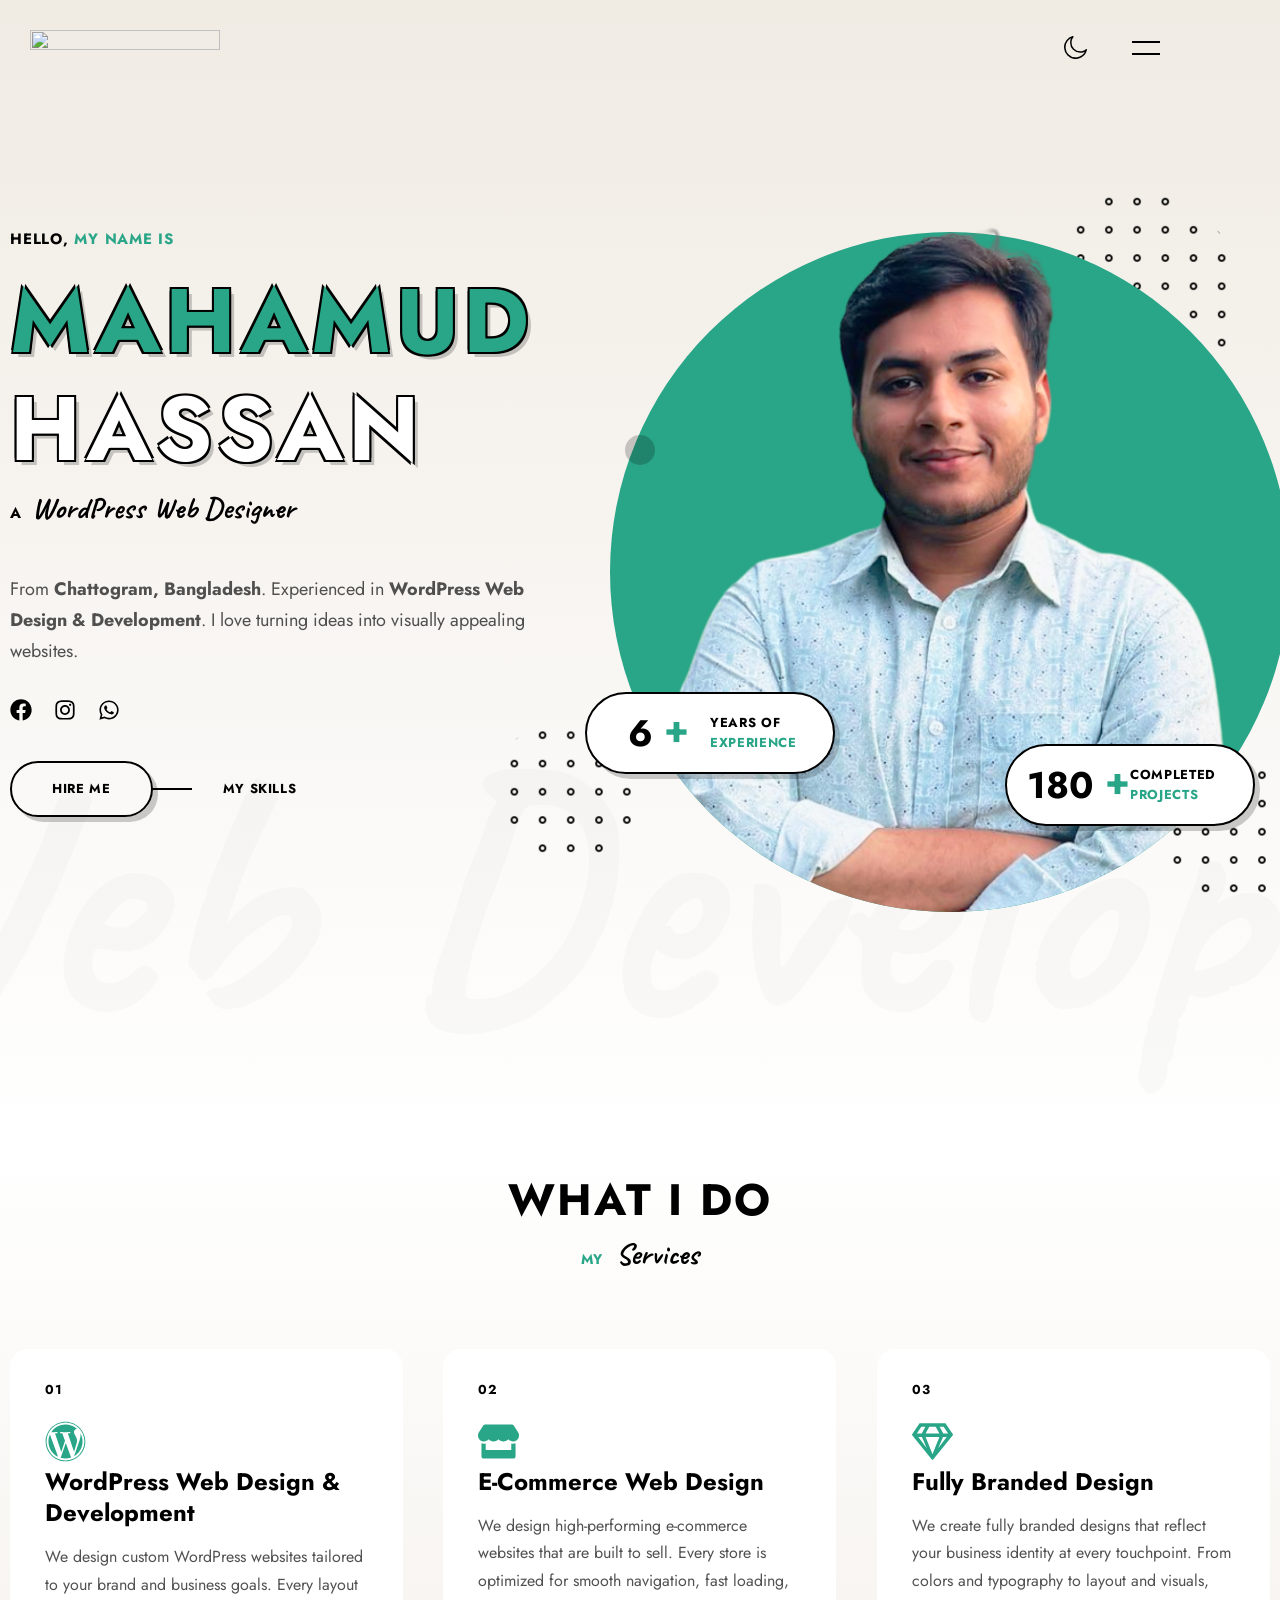
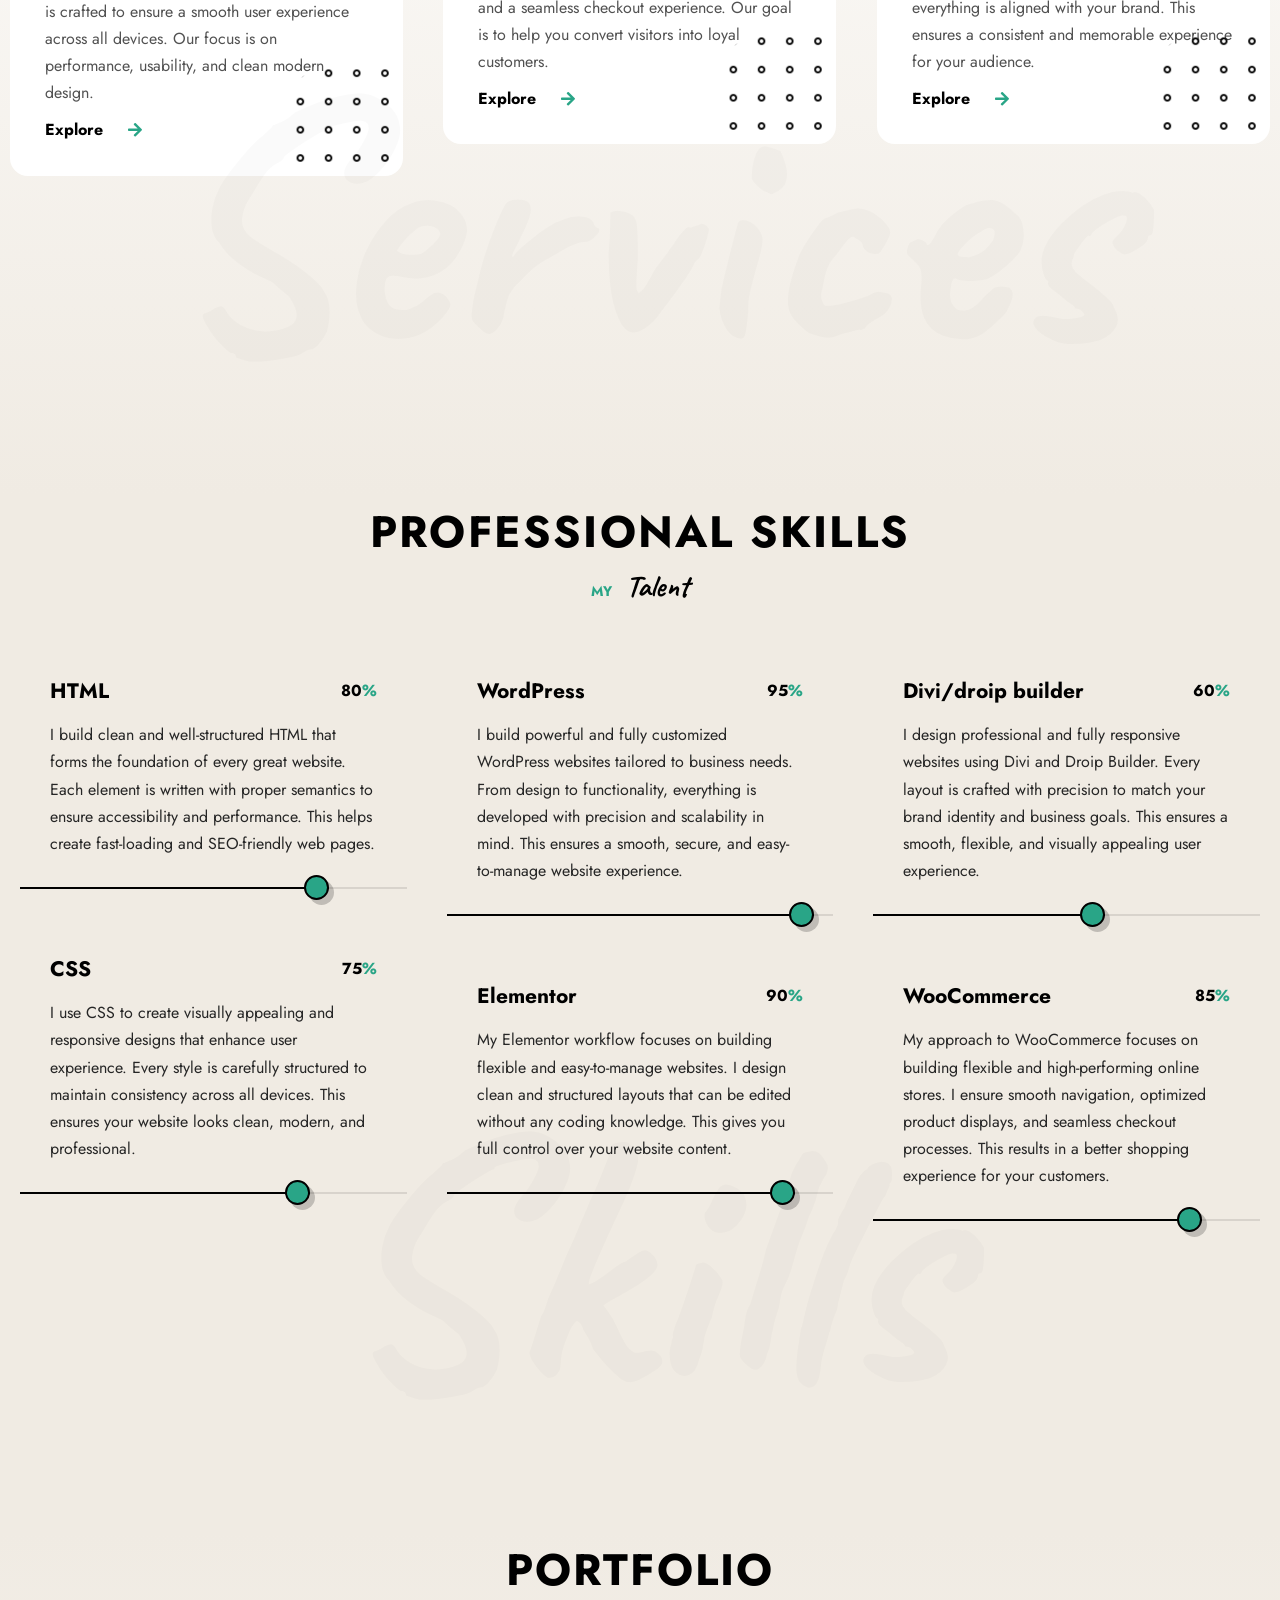
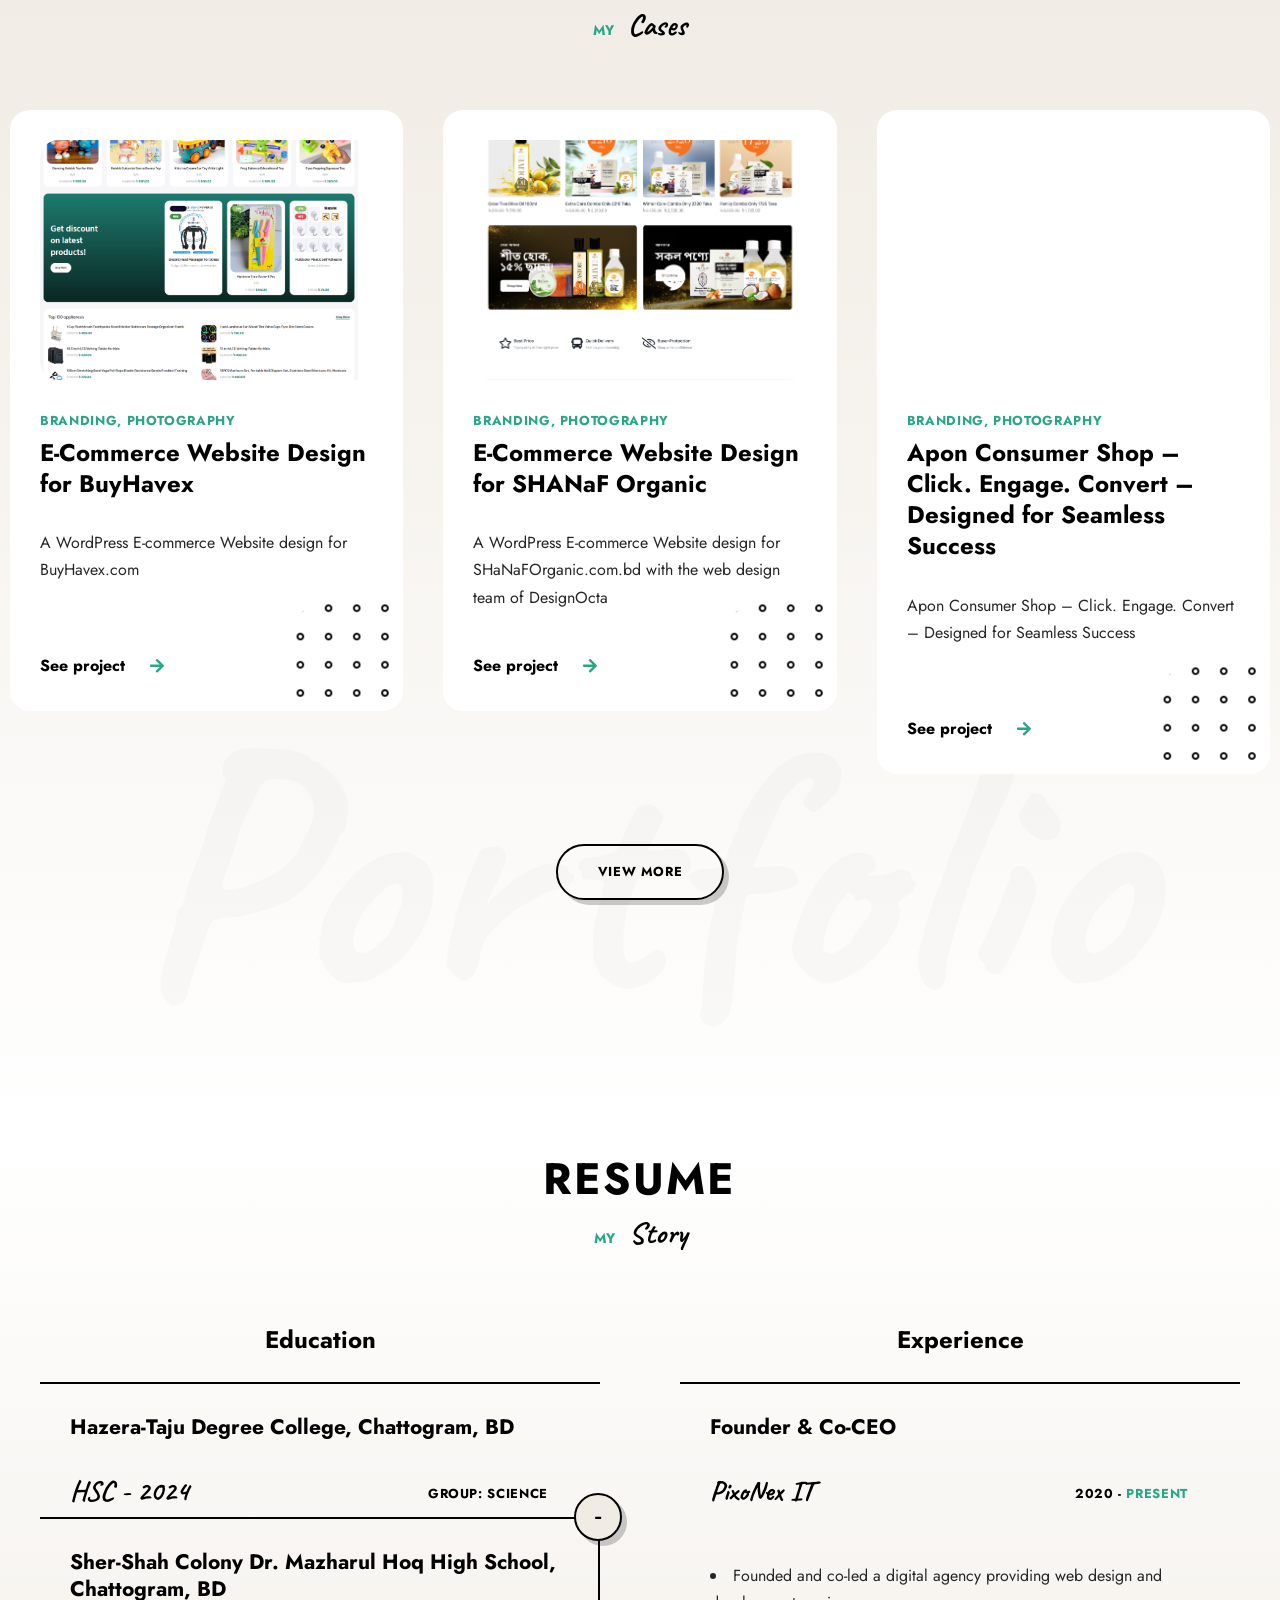
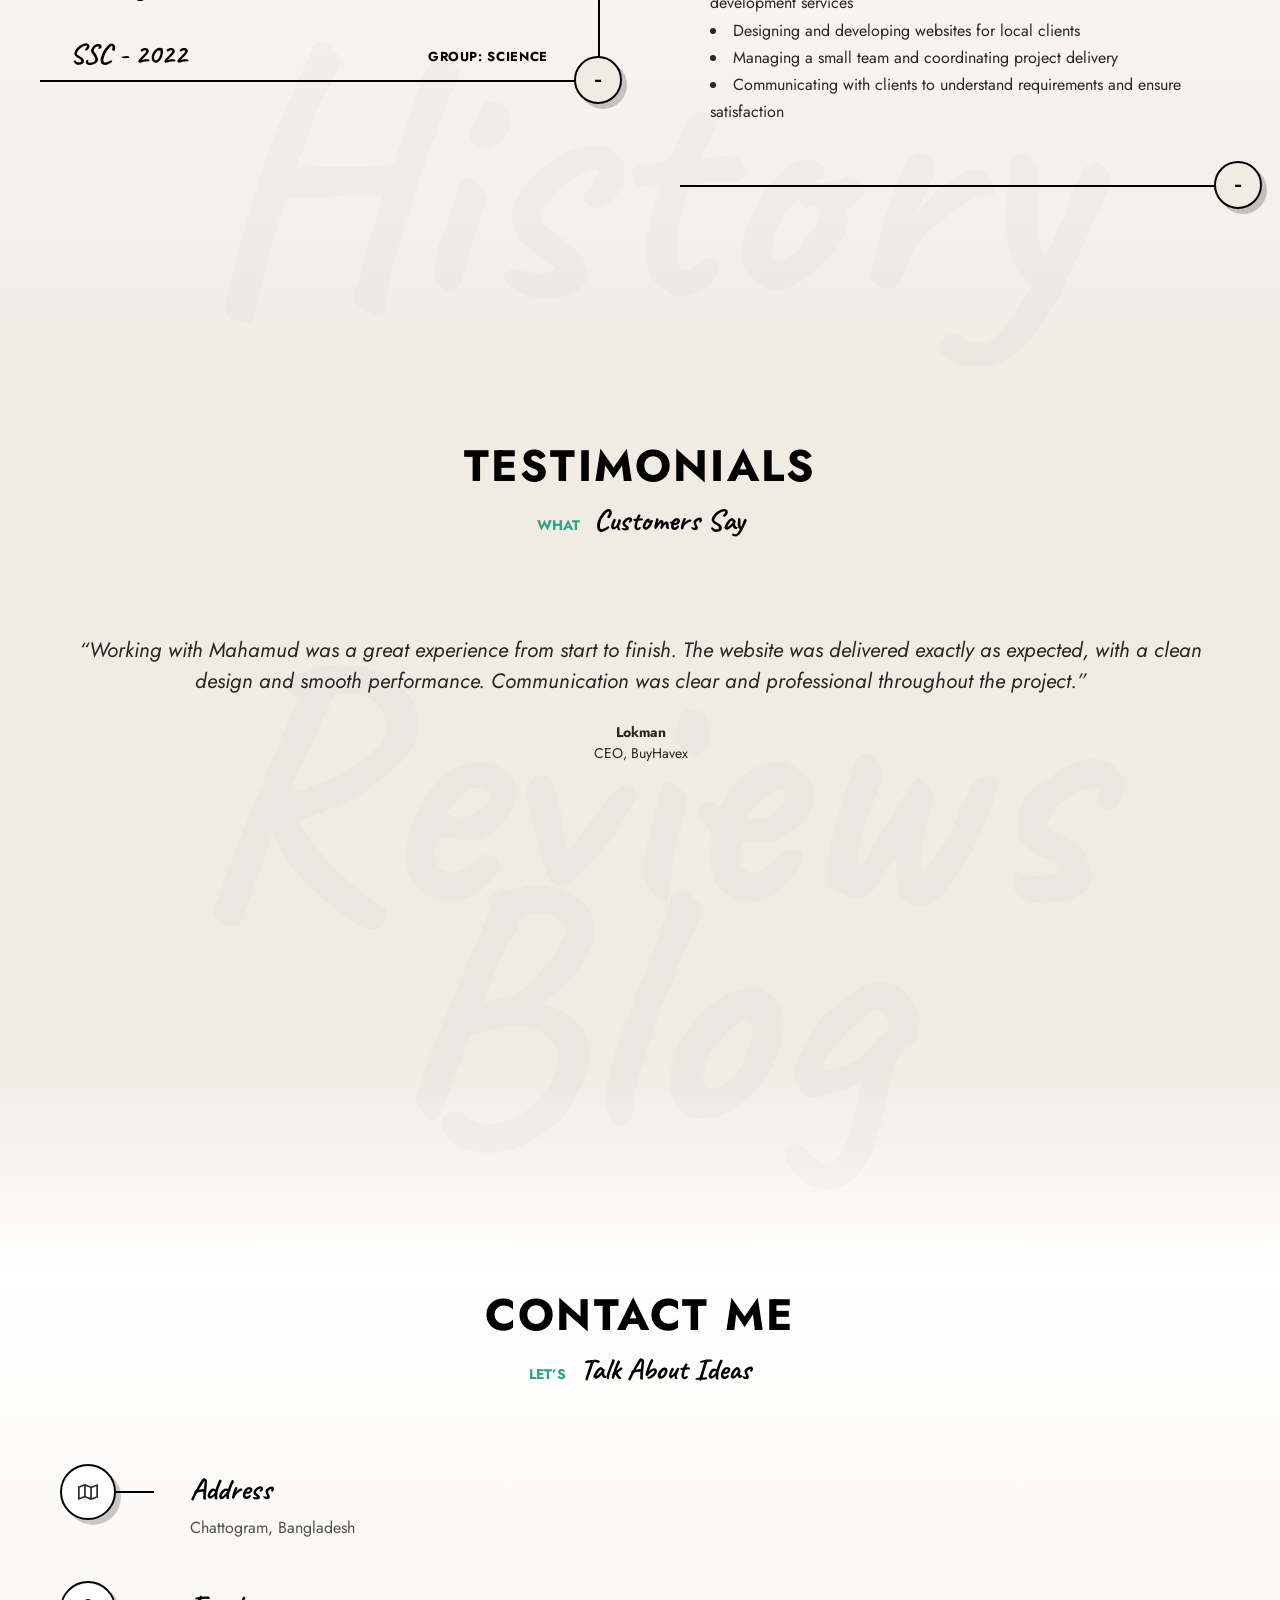
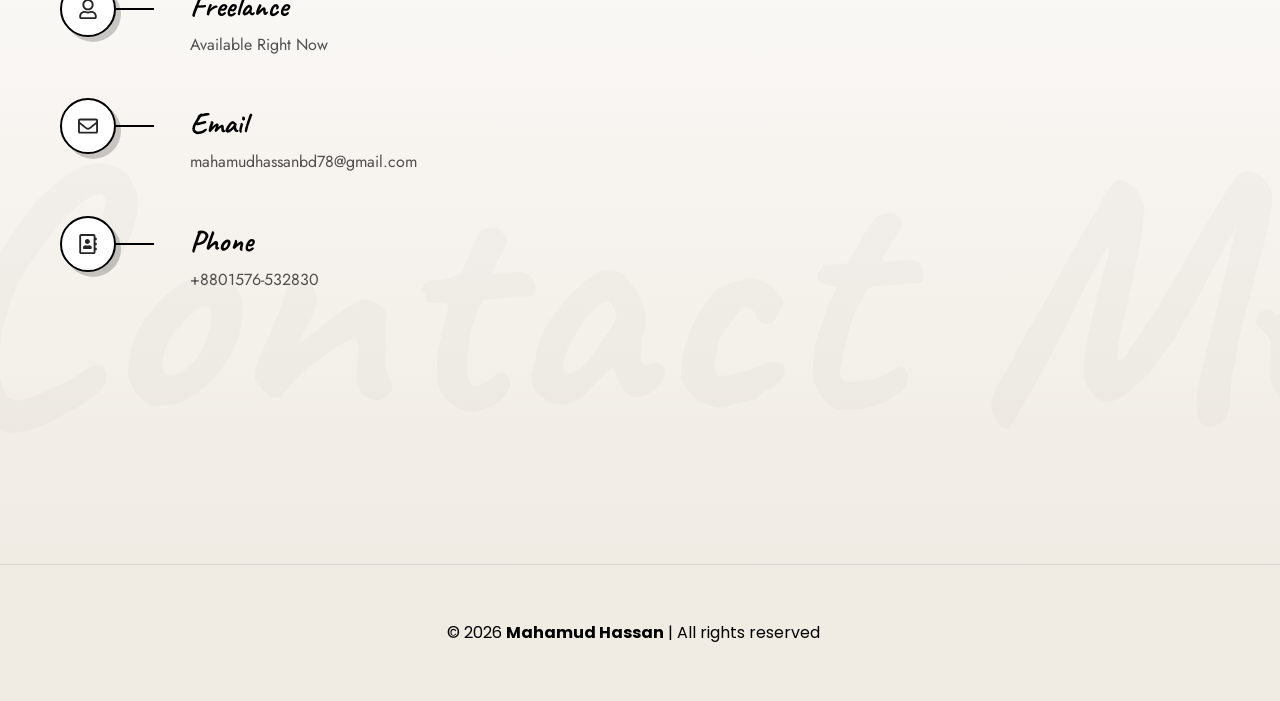
==== commit 50f12f5b: "v3" ====
--- a/index.html
+++ b/index.html
@@ -9,6 +9,38 @@
 	<meta http-equiv="X-UA-Compatible" content="IE=edge">
 	<meta name="viewport" content="width=device-width, initial-scale=1">
 
+	<meta name="description"
+        content="Mahamud Hassan is a web developer and software developer. Explore Mahamud Hassan's portfolio, projects, skills, services and professional profile.">
+
+    <meta name="author" content="Mahamud Hassan">
+
+    <meta name="robots" content="index, follow">
+
+    <link rel="canonical" href="https://mahamud51.github.io/">
+
+    <!-- Open Graph -->
+    <meta property="og:title"
+        content="Mahamud Hassan | Web Developer & Software Developer">
+
+    <meta property="og:description"
+        content="Official portfolio of Mahamud Hassan — web developer, software developer and technology enthusiast.">
+
+    <meta property="og:url"
+        content="https://mahamud51.github.io/">
+
+    <meta property="og:type" content="website">
+
+    <meta property="og:site_name" content="Mahamud Hassan">
+
+    <!-- Twitter / Social Sharing -->
+    <meta name="twitter:card" content="summary_large_image">
+
+    <meta name="twitter:title"
+        content="Mahamud Hassan | Web Developer & Software Developer">
+
+    <meta name="twitter:description"
+        content="Official portfolio and professional profile of Mahamud Hassan.">
+
 	<link rel="profile" href="https://gmpg.org/xfn/11">
 
 	<title>Mahamud Hassan &#8211; WordPress Web Designer</title>
@@ -18,6 +50,7 @@
 <link rel="alternate" type="application/rss+xml" title="Mahamud Hassan &raquo; Comments Feed" href="comments/feed/index.html" />
 <link rel="alternate" title="oEmbed (JSON)" type="application/json+oembed" href="wp-json/oembed/1.0/embed1cdd.json?url=https%3A%2F%2Fmahamud.pixonexit.com%2F" />
 <link rel="alternate" title="oEmbed (XML)" type="text/xml+oembed" href="wp-json/oembed/1.0/embedeca8?url=https%3A%2F%2Fmahamud.pixonexit.com%2F&amp;format=xml" />
+<meta name="google-site-verification" content="RqqrO9DHm9P6IcbsUo_NnlZPGNtC6J7AjRXC0C4TZrg" />
 <style id='wp-img-auto-sizes-contain-inline-css' type='text/css'>
 img:is([sizes=auto i],[sizes^="auto," i]){contain-intrinsic-size:3000px 1500px}
 /*# sourceURL=wp-img-auto-sizes-contain-inline-css */
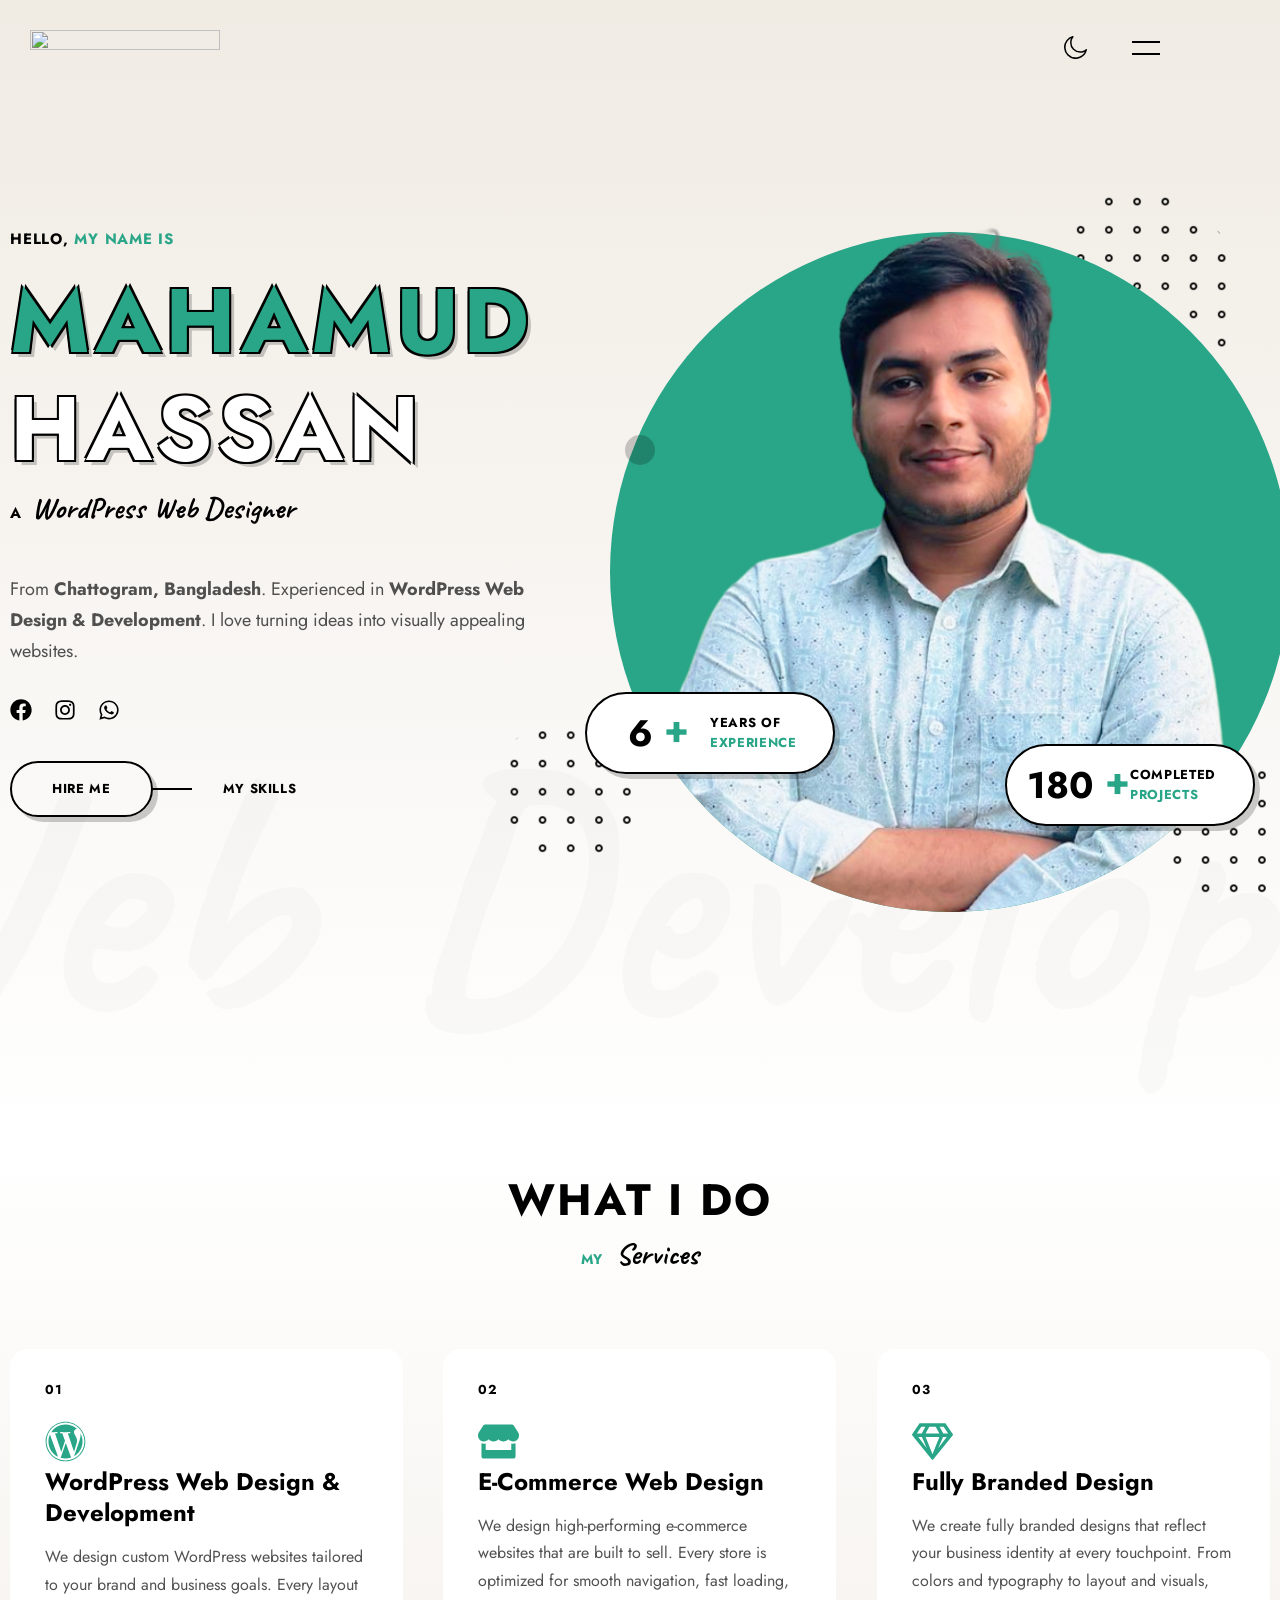
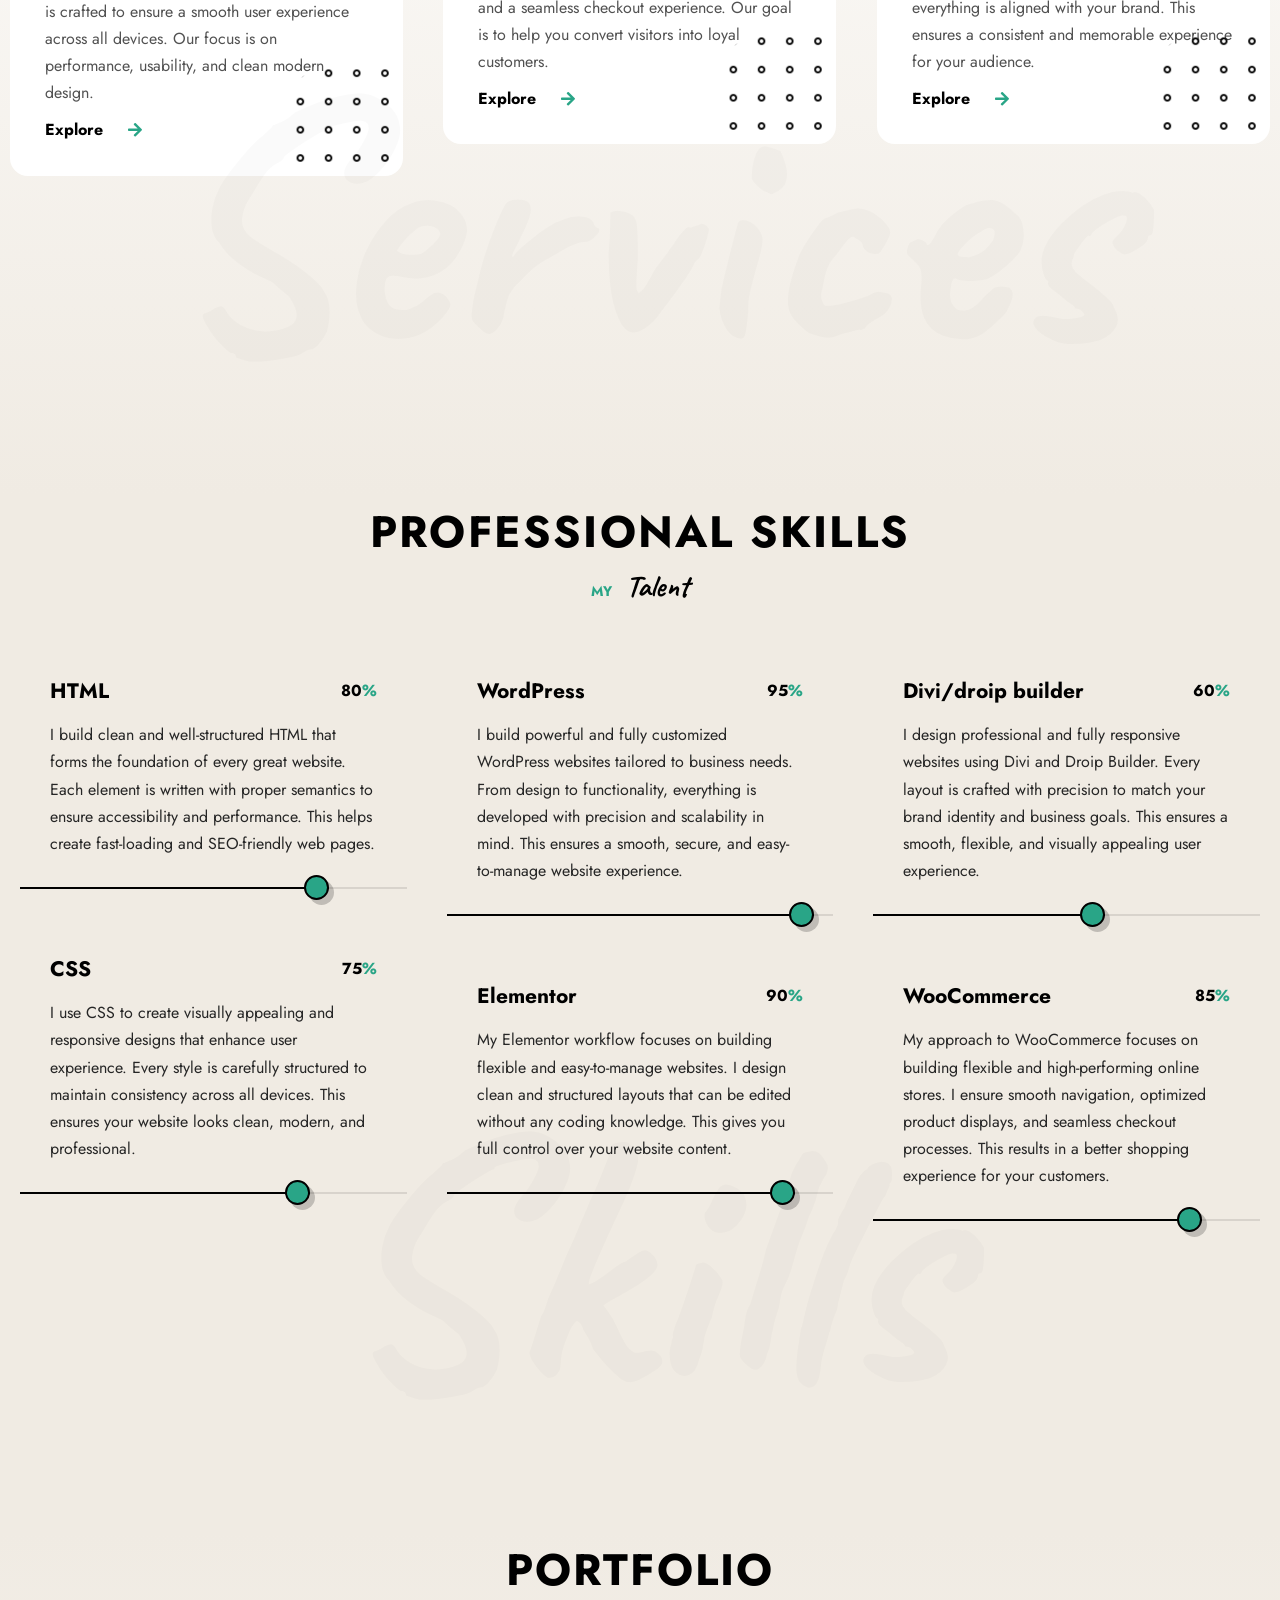
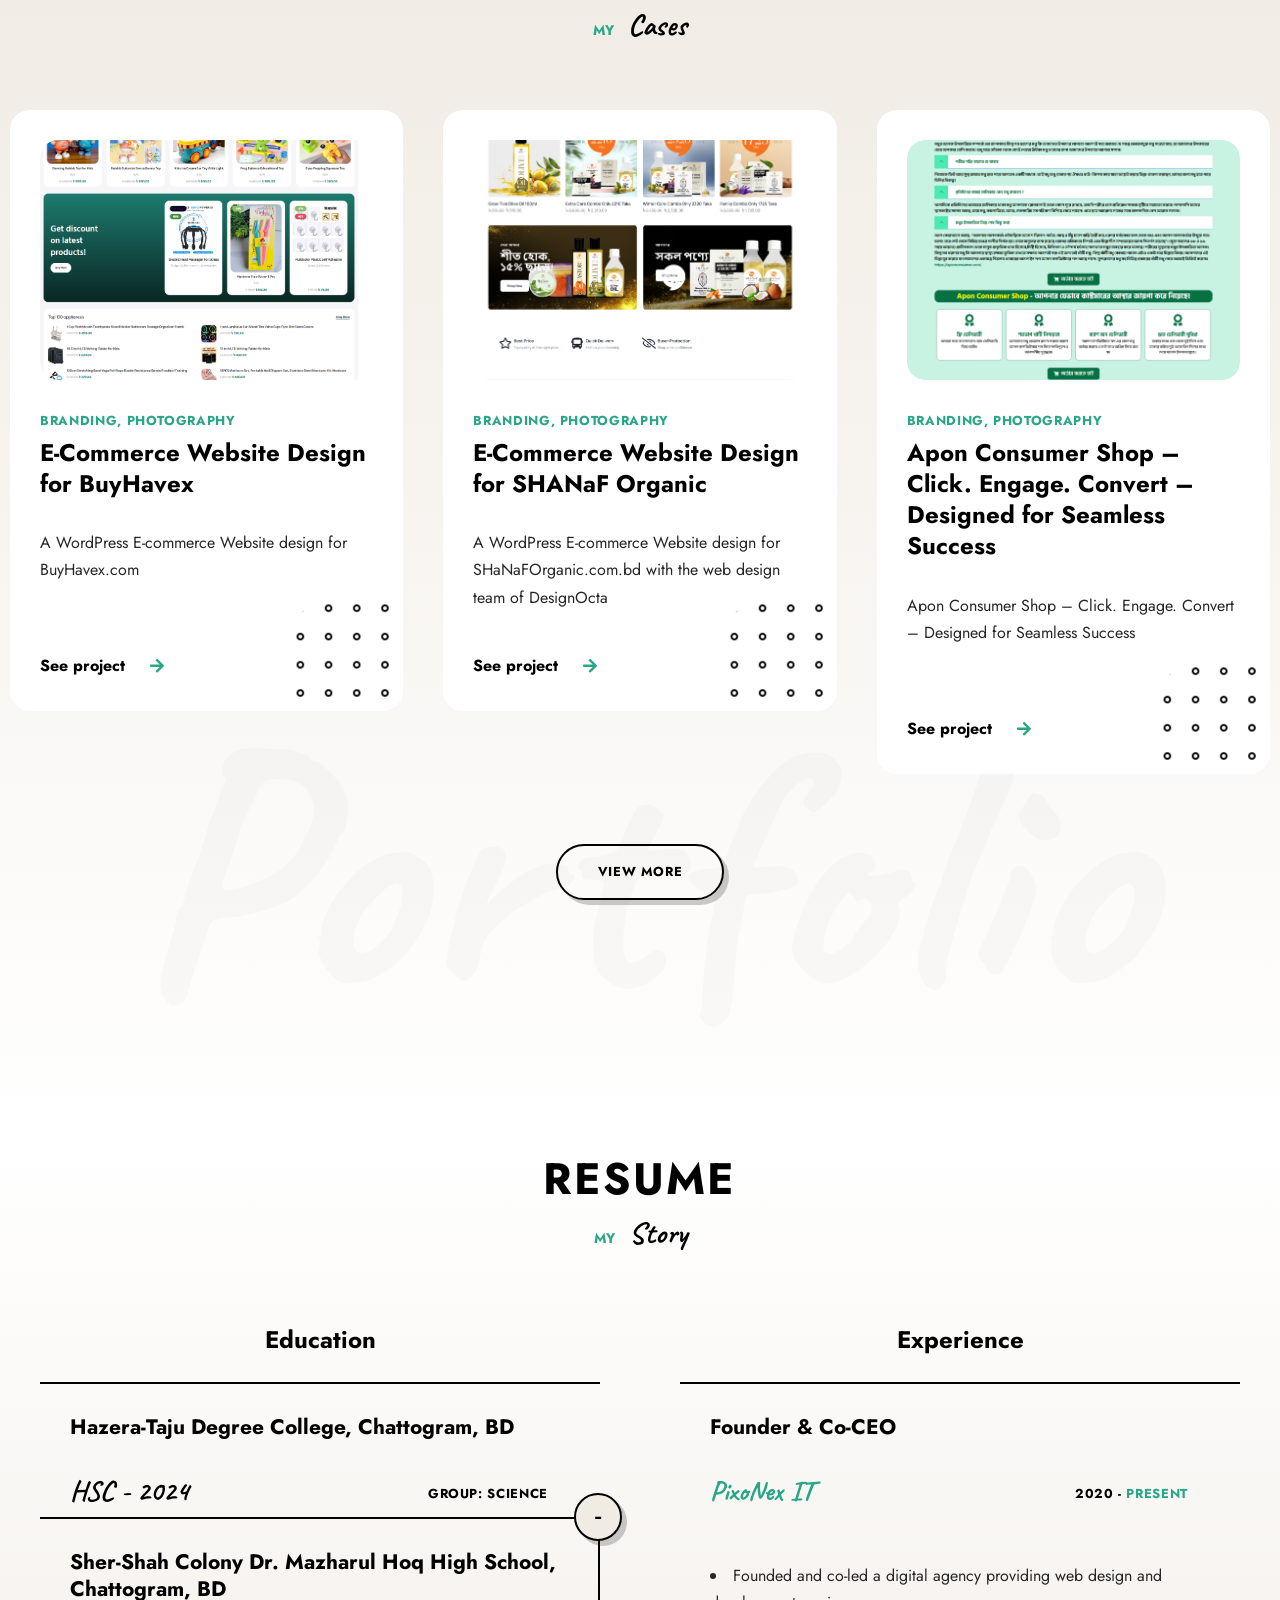
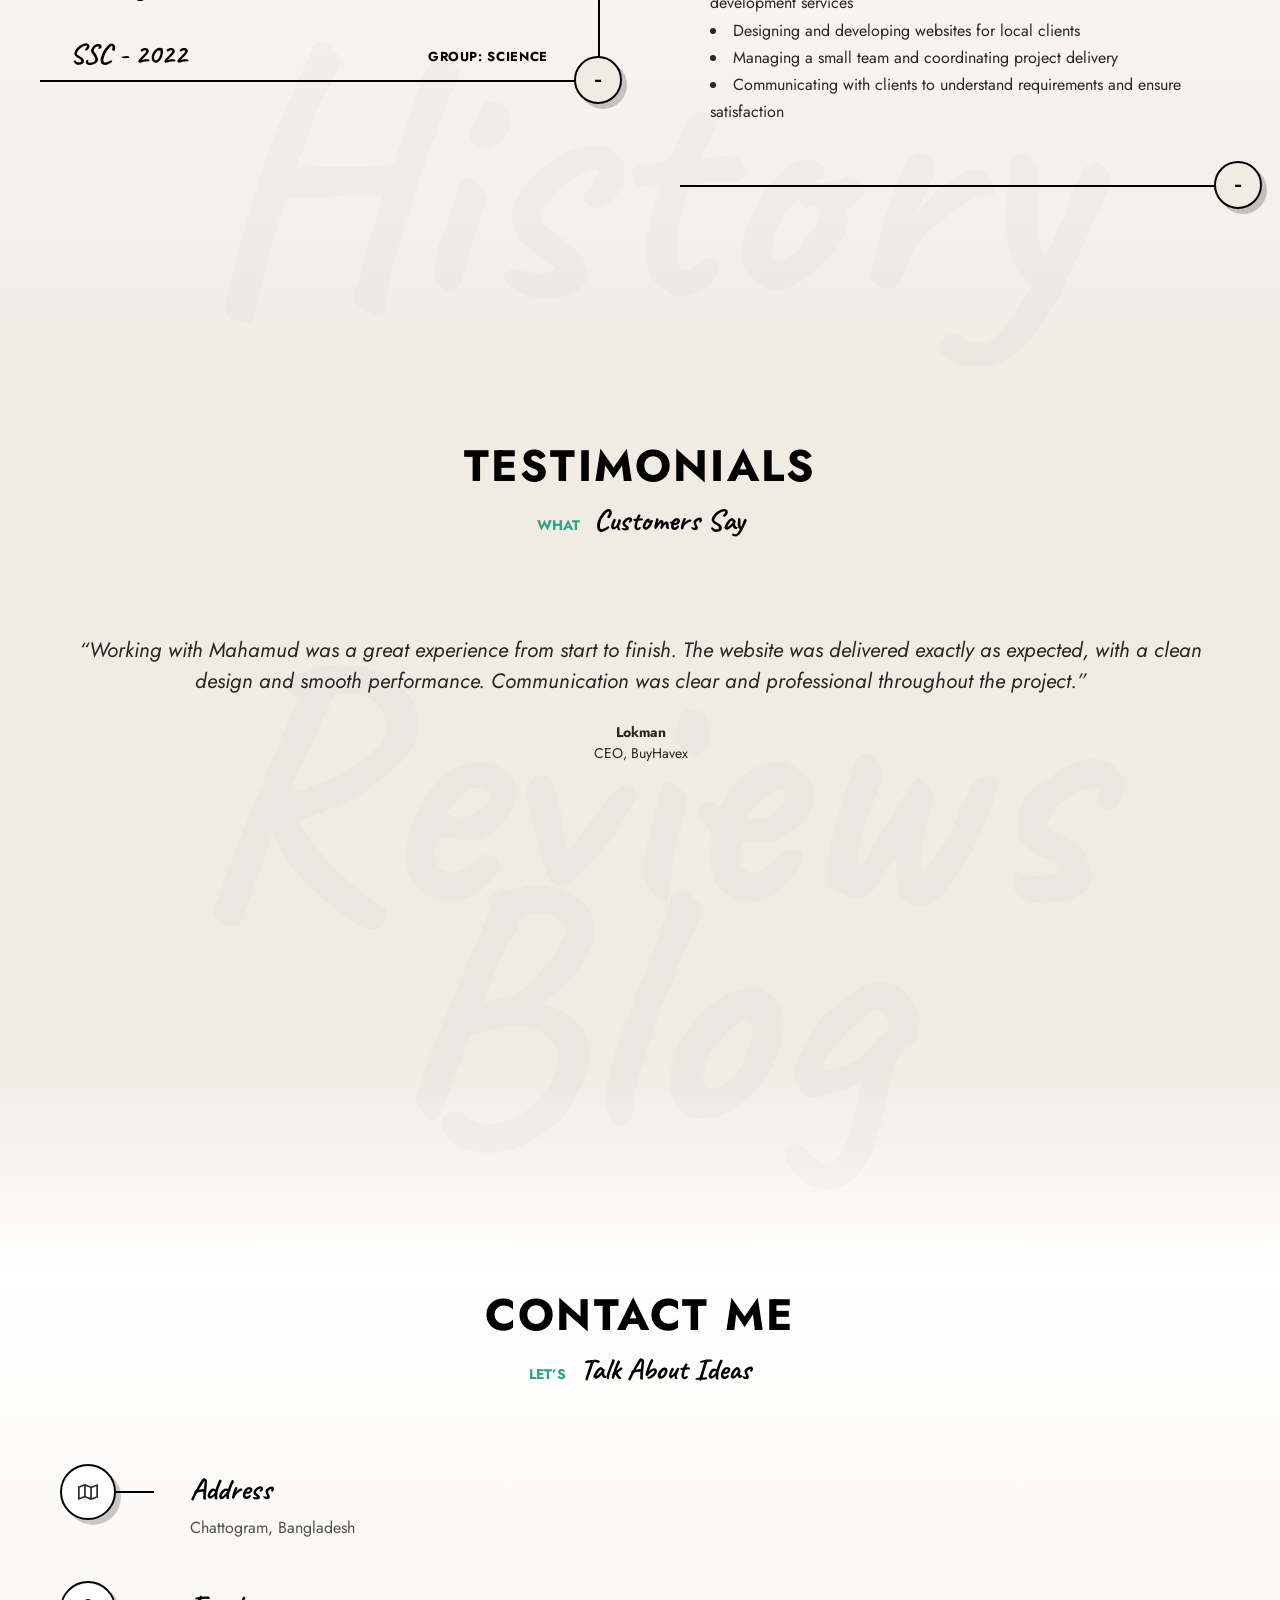
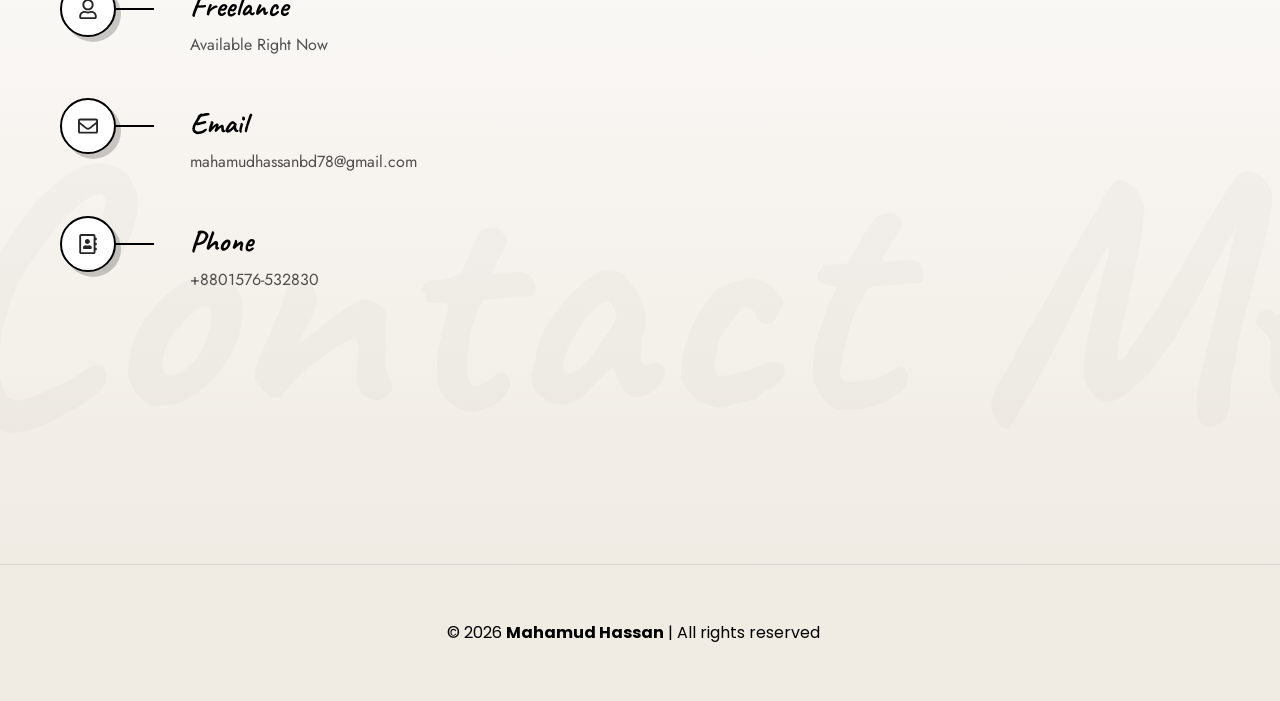
==== commit b164fea4: "v4" ====
--- a/index.html
+++ b/index.html
@@ -907,7 +907,7 @@
 								<div class="history-content">
 										<div class="subname">
 						<span >
-							PixoNex IT						</span>
+						<a href="https://pixonexit.com" target="_blank">PixoNex IT	</a>					</span>
 					</div>
 															<div class="date lui-subtitle">
 						<span >
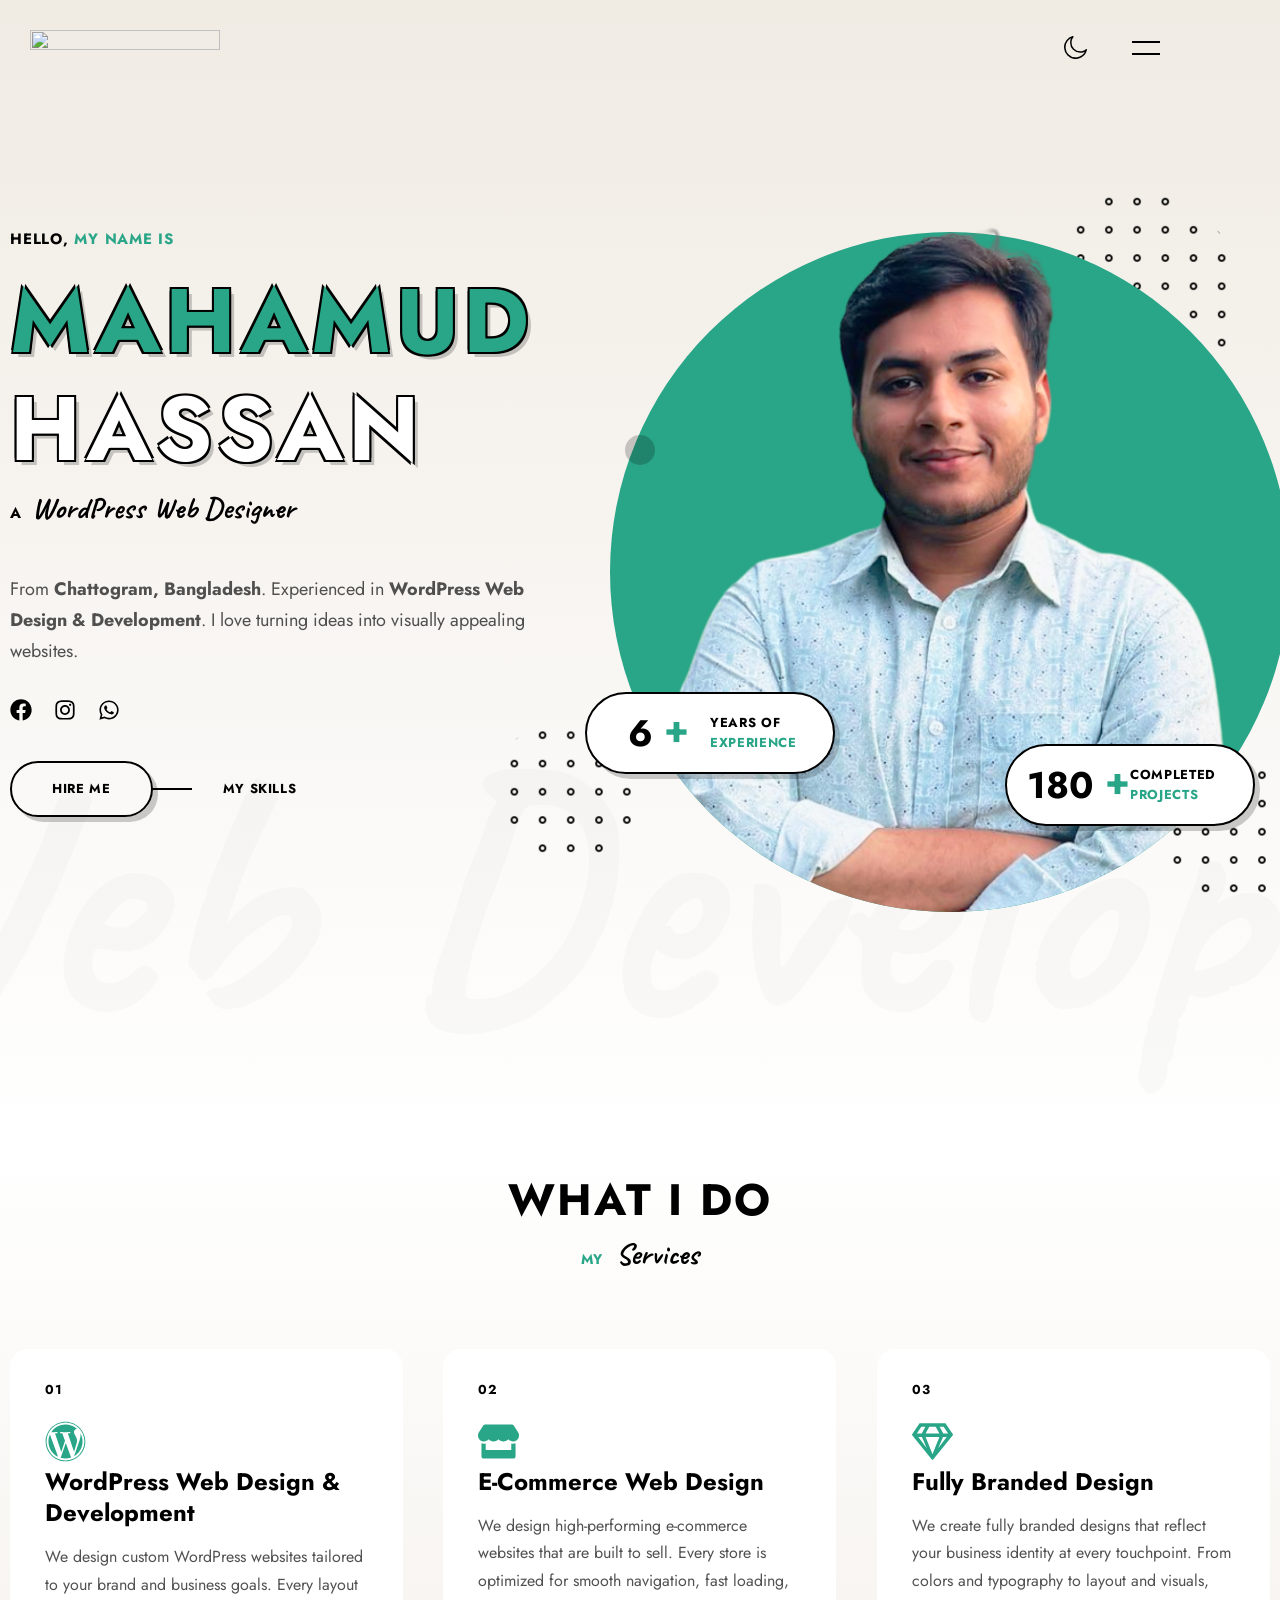
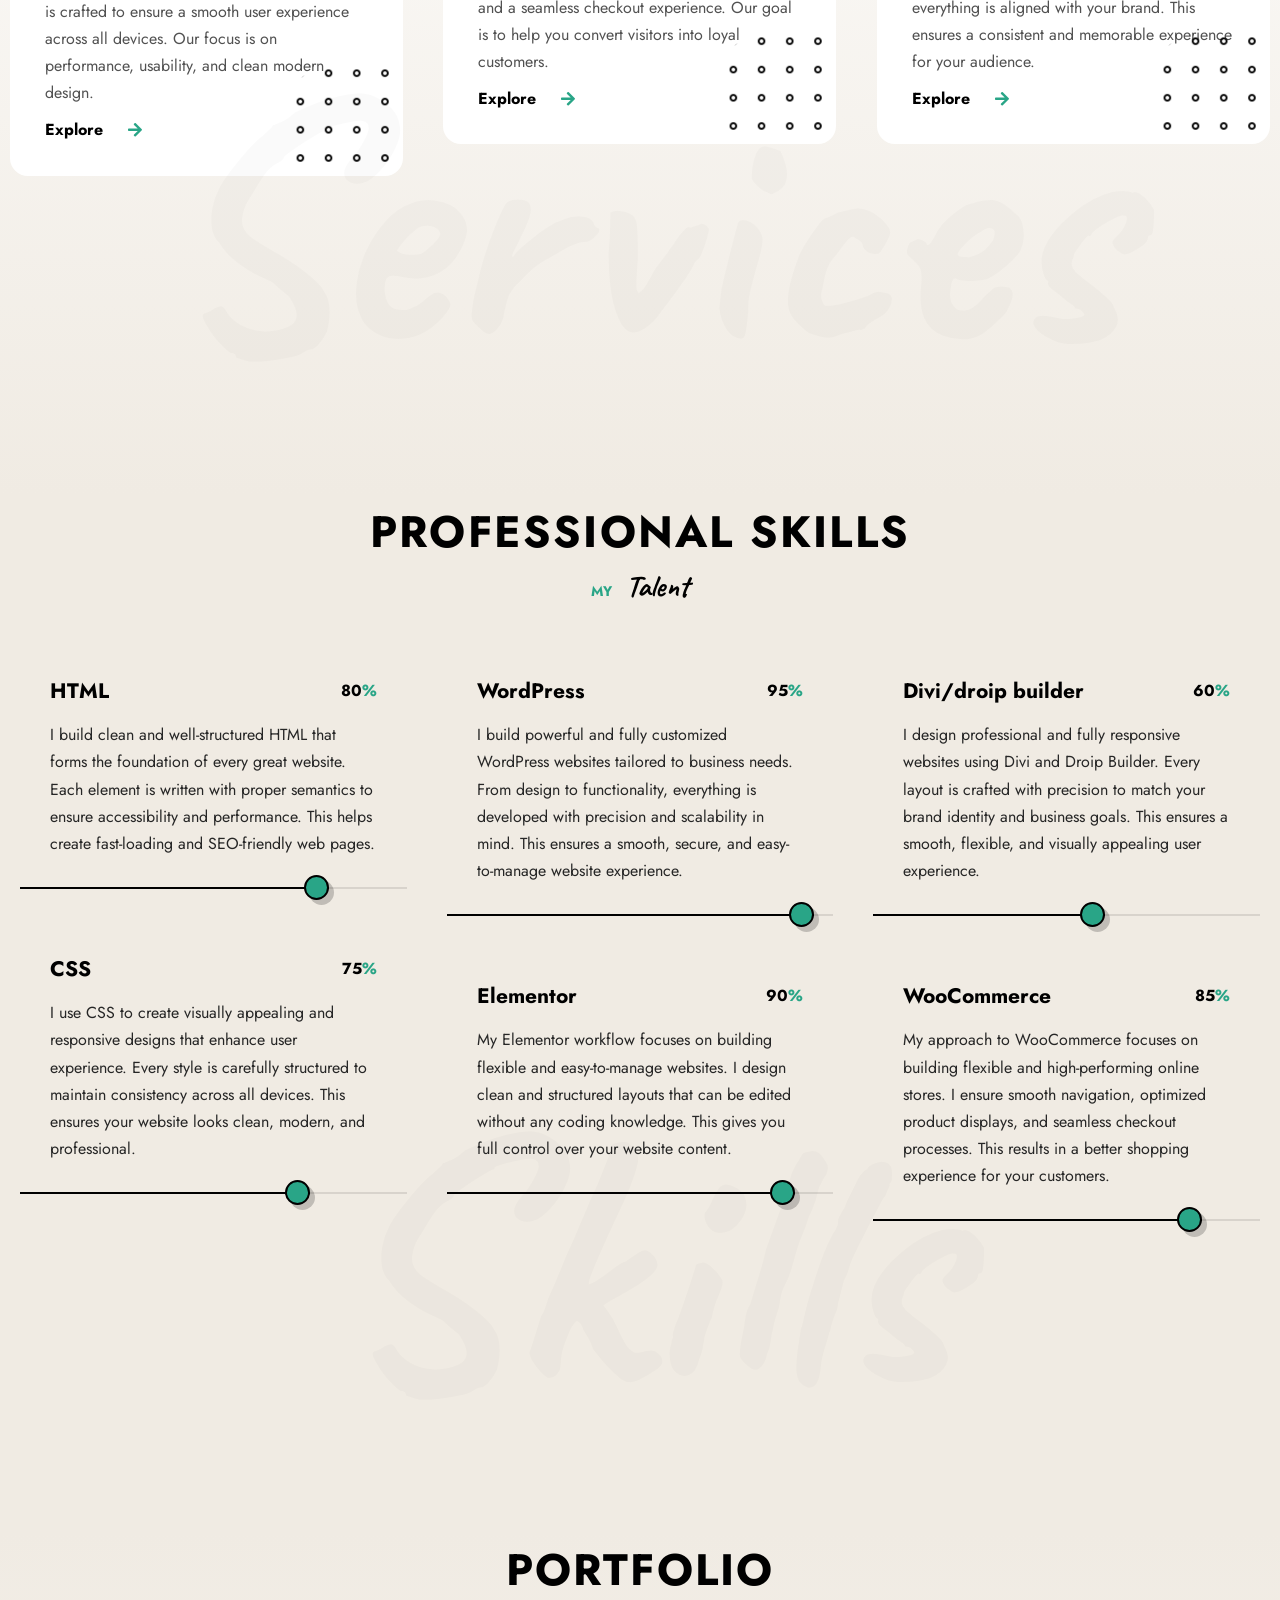
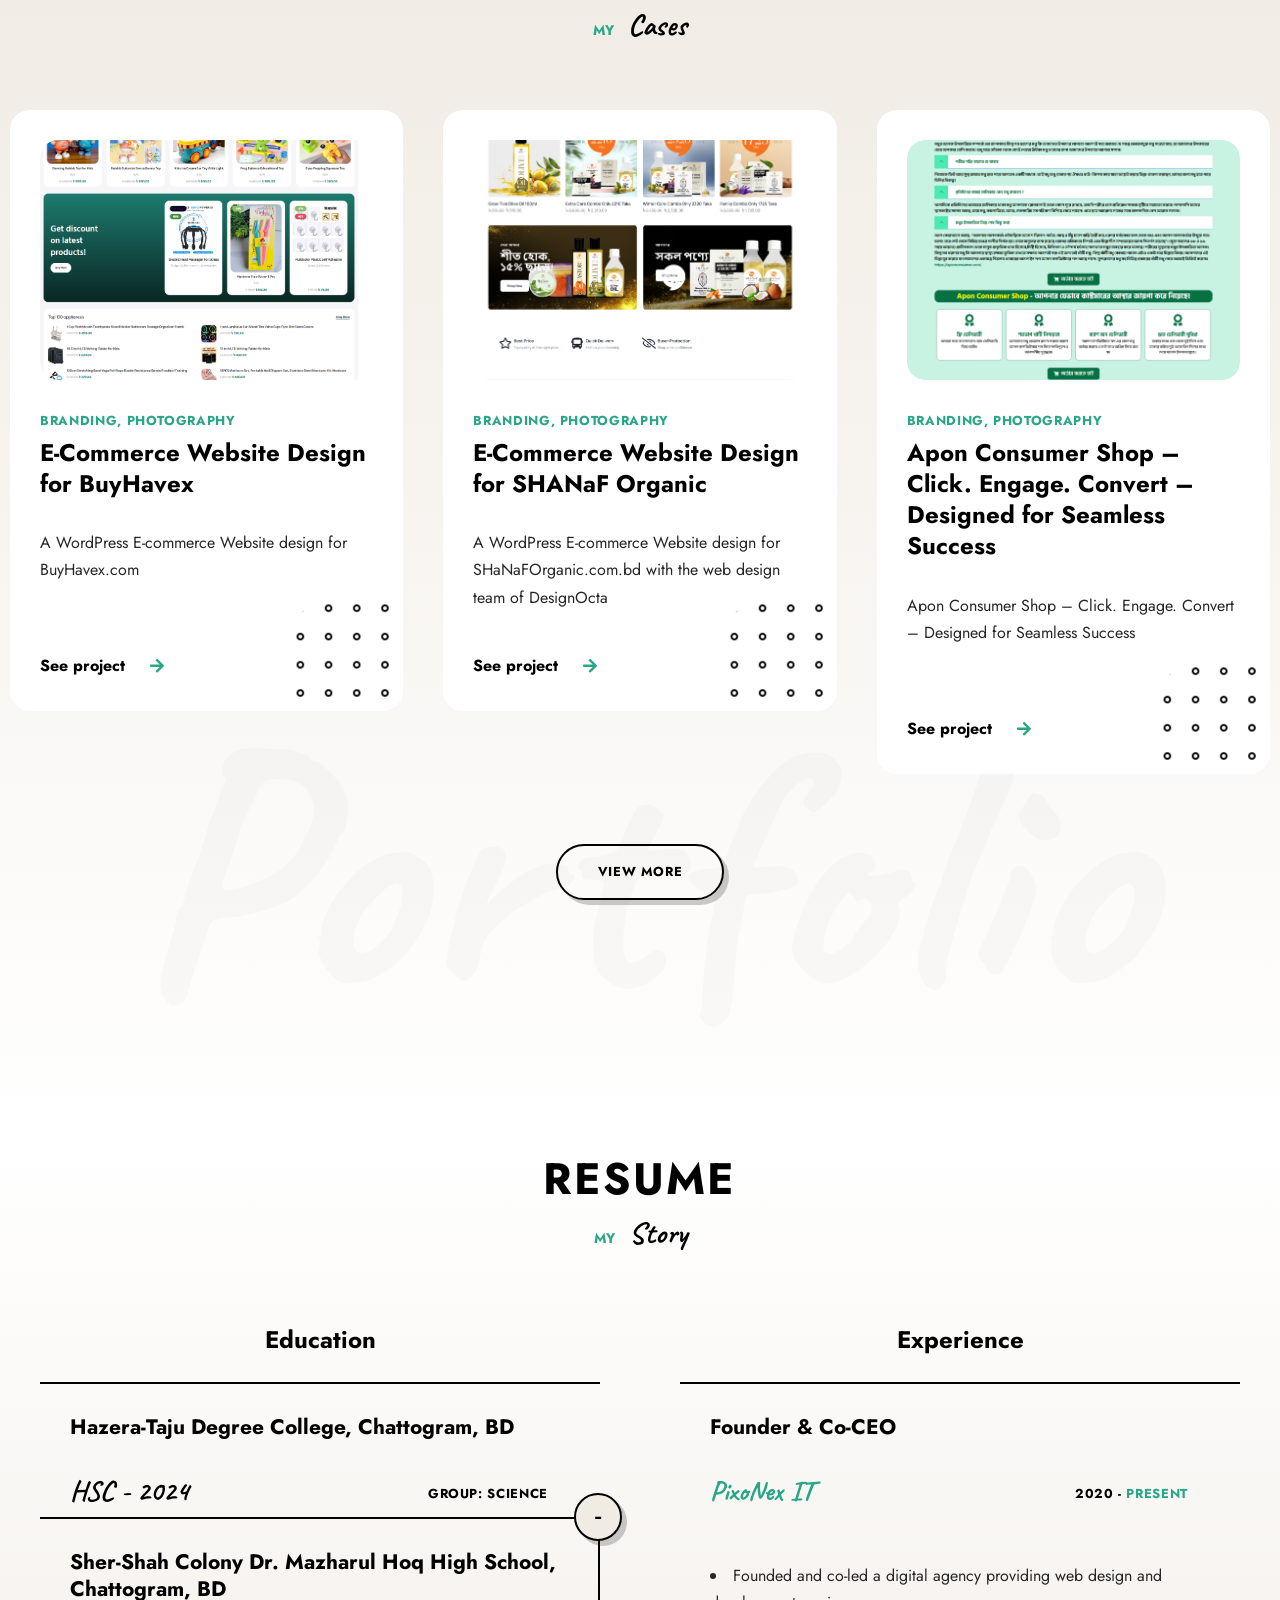
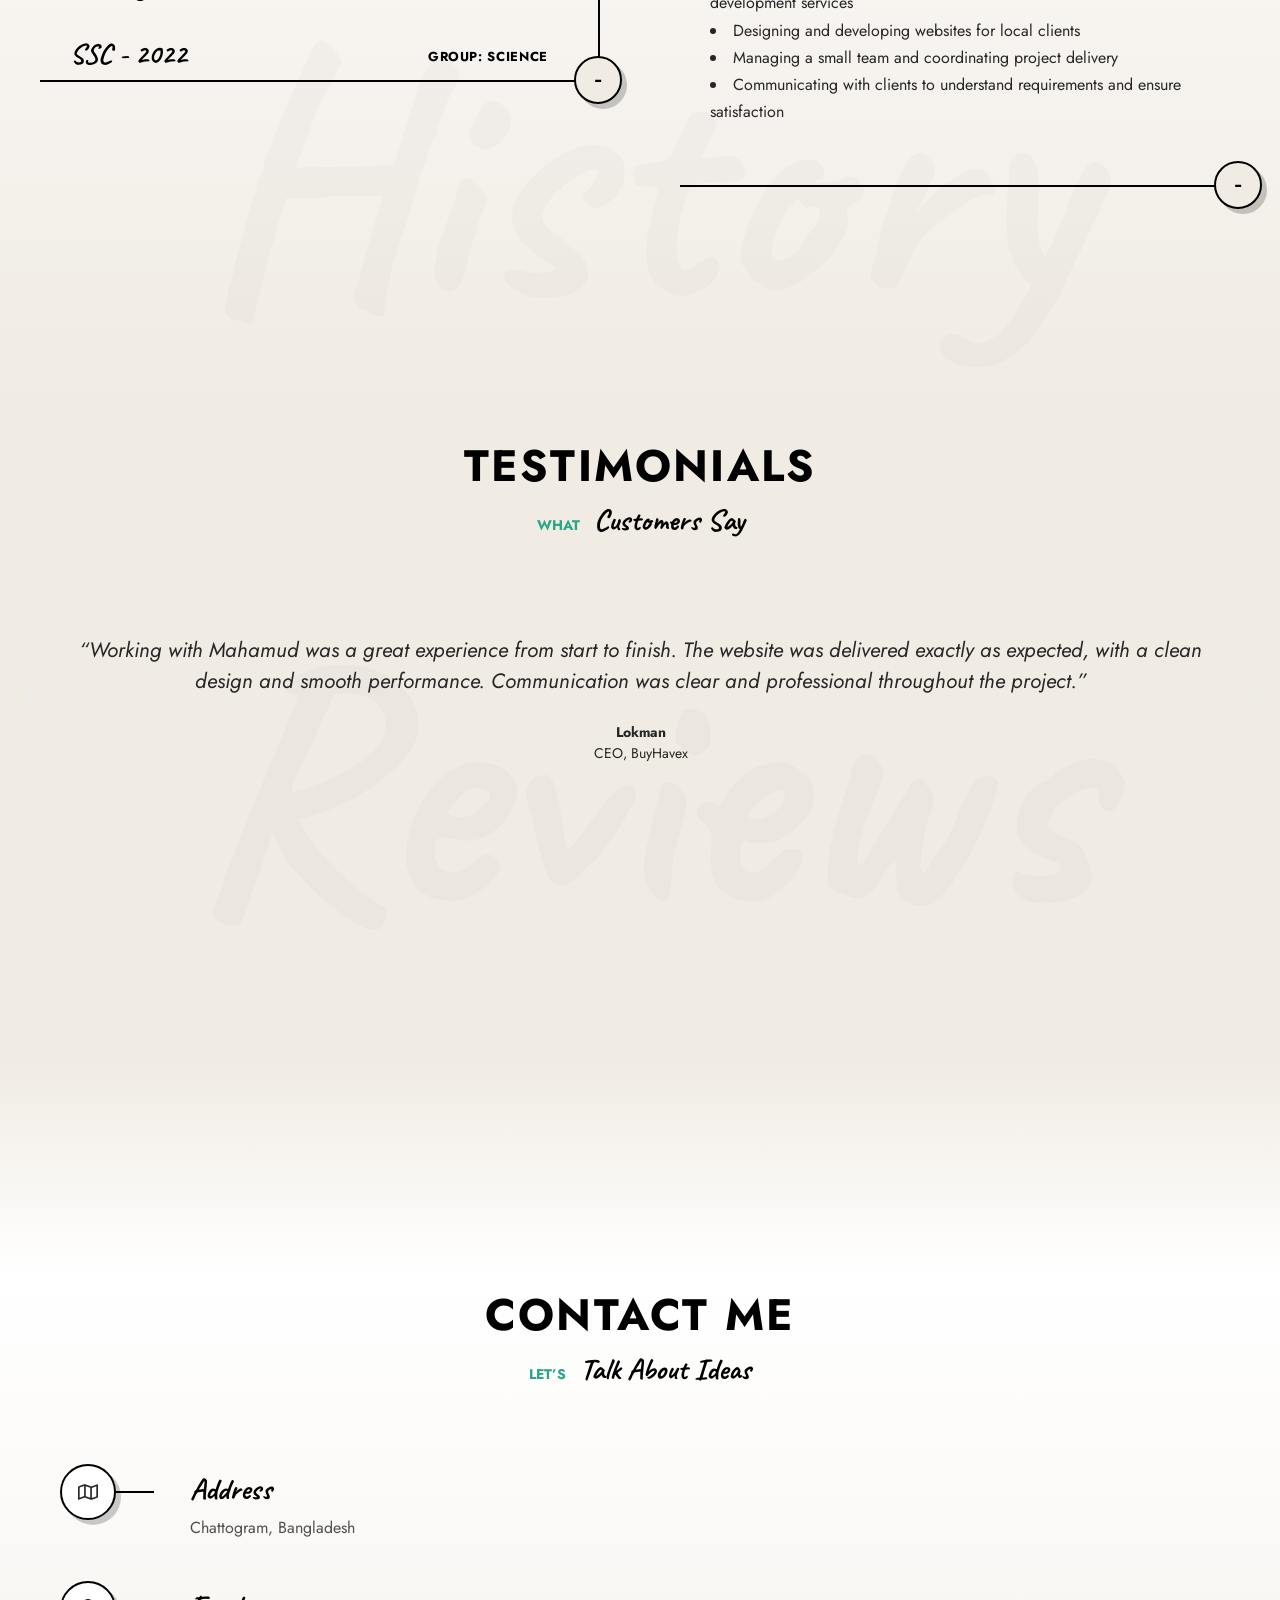
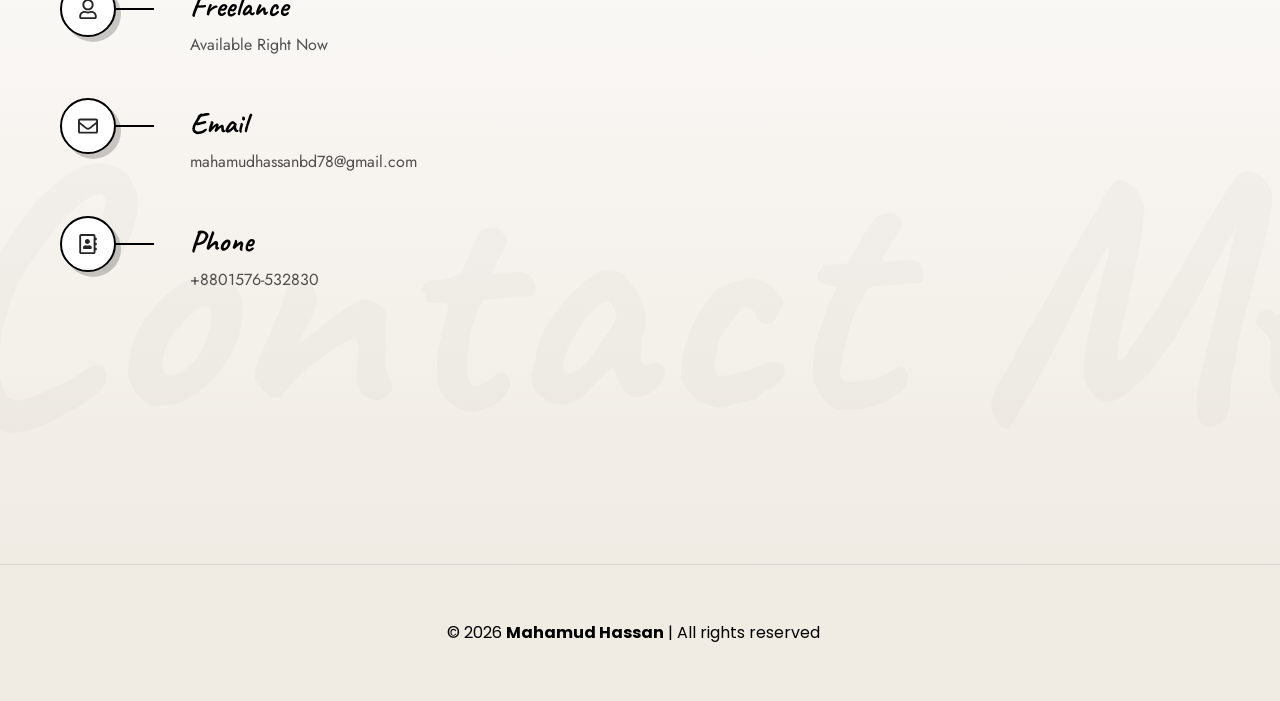
==== commit 354a01b9: "Update index.html" ====
--- a/index.html
+++ b/index.html
@@ -296,7 +296,7 @@
 															<div class="social-links">
 												<a target="_blank" rel="nofollow" href="https://www.facebook.com/mahamud30">
 							<svg aria-hidden="true" class="e-font-icon-svg e-fab-facebook" viewBox="0 0 512 512" xmlns="http://www.w3.org/2000/svg"><path d="M504 256C504 119 393 8 256 8S8 119 8 256c0 123.78 90.69 226.38 209.25 245V327.69h-63V256h63v-54.64c0-62.15 37-96.48 93.67-96.48 27.14 0 55.52 4.84 55.52 4.84v61h-31.28c-30.8 0-40.41 19.12-40.41 38.73V256h68.78l-11 71.69h-57.78V501C413.31 482.38 504 379.78 504 256z"></path></svg>						</a>
-												<a target="_blank" rel="nofollow" href="#">
+												<a target="_blank" rel="nofollow" href="https://www.instagram.com/mahamud.778/" target="_blank">
 							<svg aria-hidden="true" class="e-font-icon-svg e-fab-instagram" viewBox="0 0 448 512" xmlns="http://www.w3.org/2000/svg"><path d="M224.1 141c-63.6 0-114.9 51.3-114.9 114.9s51.3 114.9 114.9 114.9S339 319.5 339 255.9 287.7 141 224.1 141zm0 189.6c-41.1 0-74.7-33.5-74.7-74.7s33.5-74.7 74.7-74.7 74.7 33.5 74.7 74.7-33.6 74.7-74.7 74.7zm146.4-194.3c0 14.9-12 26.8-26.8 26.8-14.9 0-26.8-12-26.8-26.8s12-26.8 26.8-26.8 26.8 12 26.8 26.8zm76.1 27.2c-1.7-35.9-9.9-67.7-36.2-93.9-26.2-26.2-58-34.4-93.9-36.2-37-2.1-147.9-2.1-184.9 0-35.8 1.7-67.6 9.9-93.9 36.1s-34.4 58-36.2 93.9c-2.1 37-2.1 147.9 0 184.9 1.7 35.9 9.9 67.7 36.2 93.9s58 34.4 93.9 36.2c37 2.1 147.9 2.1 184.9 0 35.9-1.7 67.7-9.9 93.9-36.2 26.2-26.2 34.4-58 36.2-93.9 2.1-37 2.1-147.8 0-184.8zM398.8 388c-7.8 19.6-22.9 34.7-42.6 42.6-29.5 11.7-99.5 9-132.1 9s-102.7 2.6-132.1-9c-19.6-7.8-34.7-22.9-42.6-42.6-11.7-29.5-9-99.5-9-132.1s-2.6-102.7 9-132.1c7.8-19.6 22.9-34.7 42.6-42.6 29.5-11.7 99.5-9 132.1-9s102.7-2.6 132.1 9c19.6 7.8 34.7 22.9 42.6 42.6 11.7 29.5 9 99.5 9 132.1s2.7 102.7-9 132.1z"></path></svg>						</a>
 												<a target="_blank" rel="nofollow" href="https://wa.me/8801576532830">
 							<svg aria-hidden="true" class="e-font-icon-svg e-fab-whatsapp" viewBox="0 0 448 512" xmlns="http://www.w3.org/2000/svg"><path d="M380.9 97.1C339 55.1 283.2 32 223.9 32c-122.4 0-222 99.6-222 222 0 39.1 10.2 77.3 29.6 111L0 480l117.7-30.9c32.4 17.7 68.9 27 106.1 27h.1c122.3 0 224.1-99.6 224.1-222 0-59.3-25.2-115-67.1-157zm-157 341.6c-33.2 0-65.7-8.9-94-25.7l-6.7-4-69.8 18.3L72 359.2l-4.4-7c-18.5-29.4-28.2-63.3-28.2-98.2 0-101.7 82.8-184.5 184.6-184.5 49.3 0 95.6 19.2 130.4 54.1 34.8 34.9 56.2 81.2 56.1 130.5 0 101.8-84.9 184.6-186.6 184.6zm101.2-138.2c-5.5-2.8-32.8-16.2-37.9-18-5.1-1.9-8.8-2.8-12.5 2.8-3.7 5.6-14.3 18-17.6 21.8-3.2 3.7-6.5 4.2-12 1.4-32.6-16.3-54-29.1-75.5-66-5.7-9.8 5.7-9.1 16.3-30.3 1.8-3.7.9-6.9-.5-9.7-1.4-2.8-12.5-30.1-17.1-41.2-4.5-10.8-9.1-9.3-12.5-9.5-3.2-.2-6.9-.2-10.6-.2-3.7 0-9.7 1.4-14.8 6.9-5.1 5.6-19.4 19-19.4 46.3 0 27.3 19.9 53.7 22.6 57.4 2.8 3.7 39.1 59.7 94.8 83.8 35.2 15.2 49 16.5 66.6 13.9 10.7-1.6 32.8-13.4 37.4-26.4 4.6-13 4.6-24.1 3.2-26.4-1.3-2.5-5-3.9-10.5-6.6z"></path></svg>						</a>
@@ -554,7 +554,7 @@
 						<div class="elementor-element elementor-element-9959a83 elementor-widget elementor-widget-luique-skills" data-id="9959a83" data-element_type="widget" data-e-type="widget" data-widget_type="luique-skills.default">
 				<div class="elementor-widget-container">
 					
-		<!-- Skills -->
+		<!-- Skills End -->
 				<div class="skills-items">
 					    <div class="skills-item scrolla-element-anim-1 scroll-animate" data-animate="active">
 								<h6 class="name">
@@ -1250,7 +1250,7 @@
 					
 				<div class="lui-bgtitle">
 			<span >
-				Blog			</span>
+						</span>
 		</div>
 		
 						</div>
